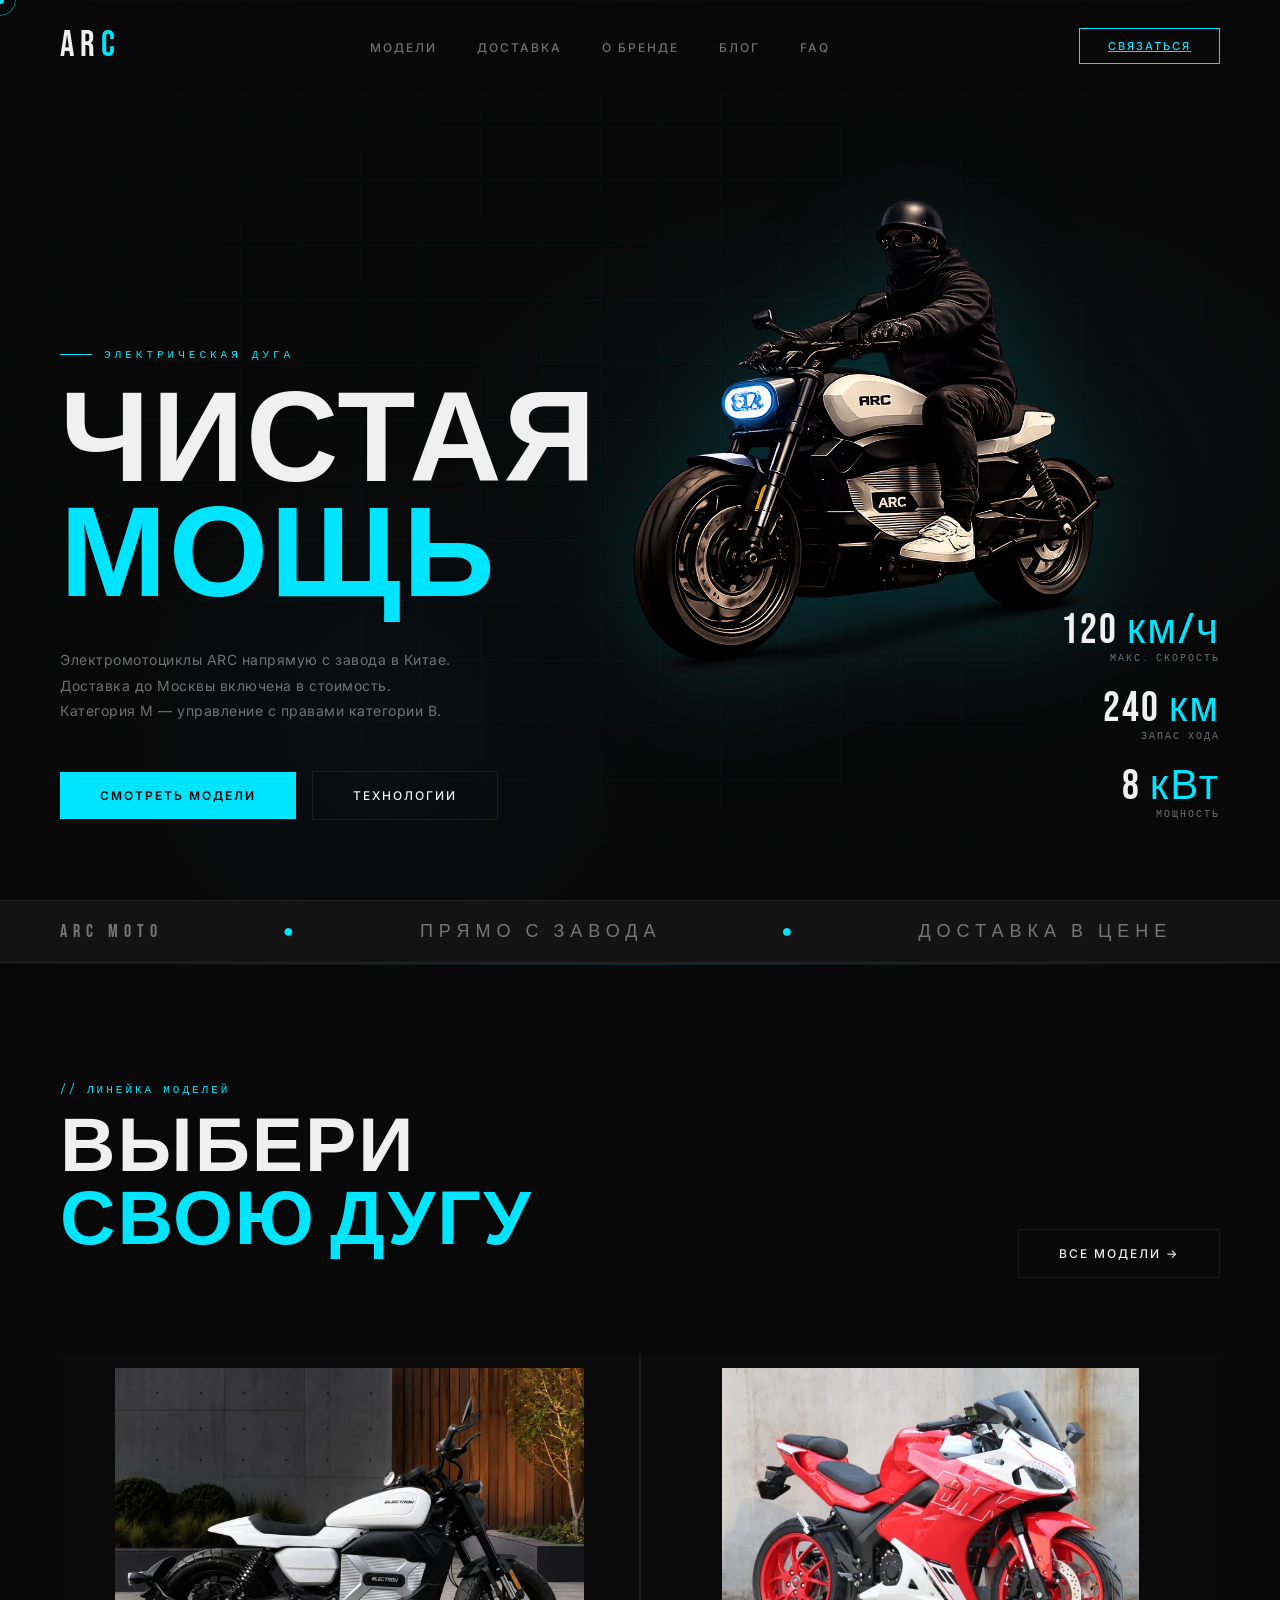
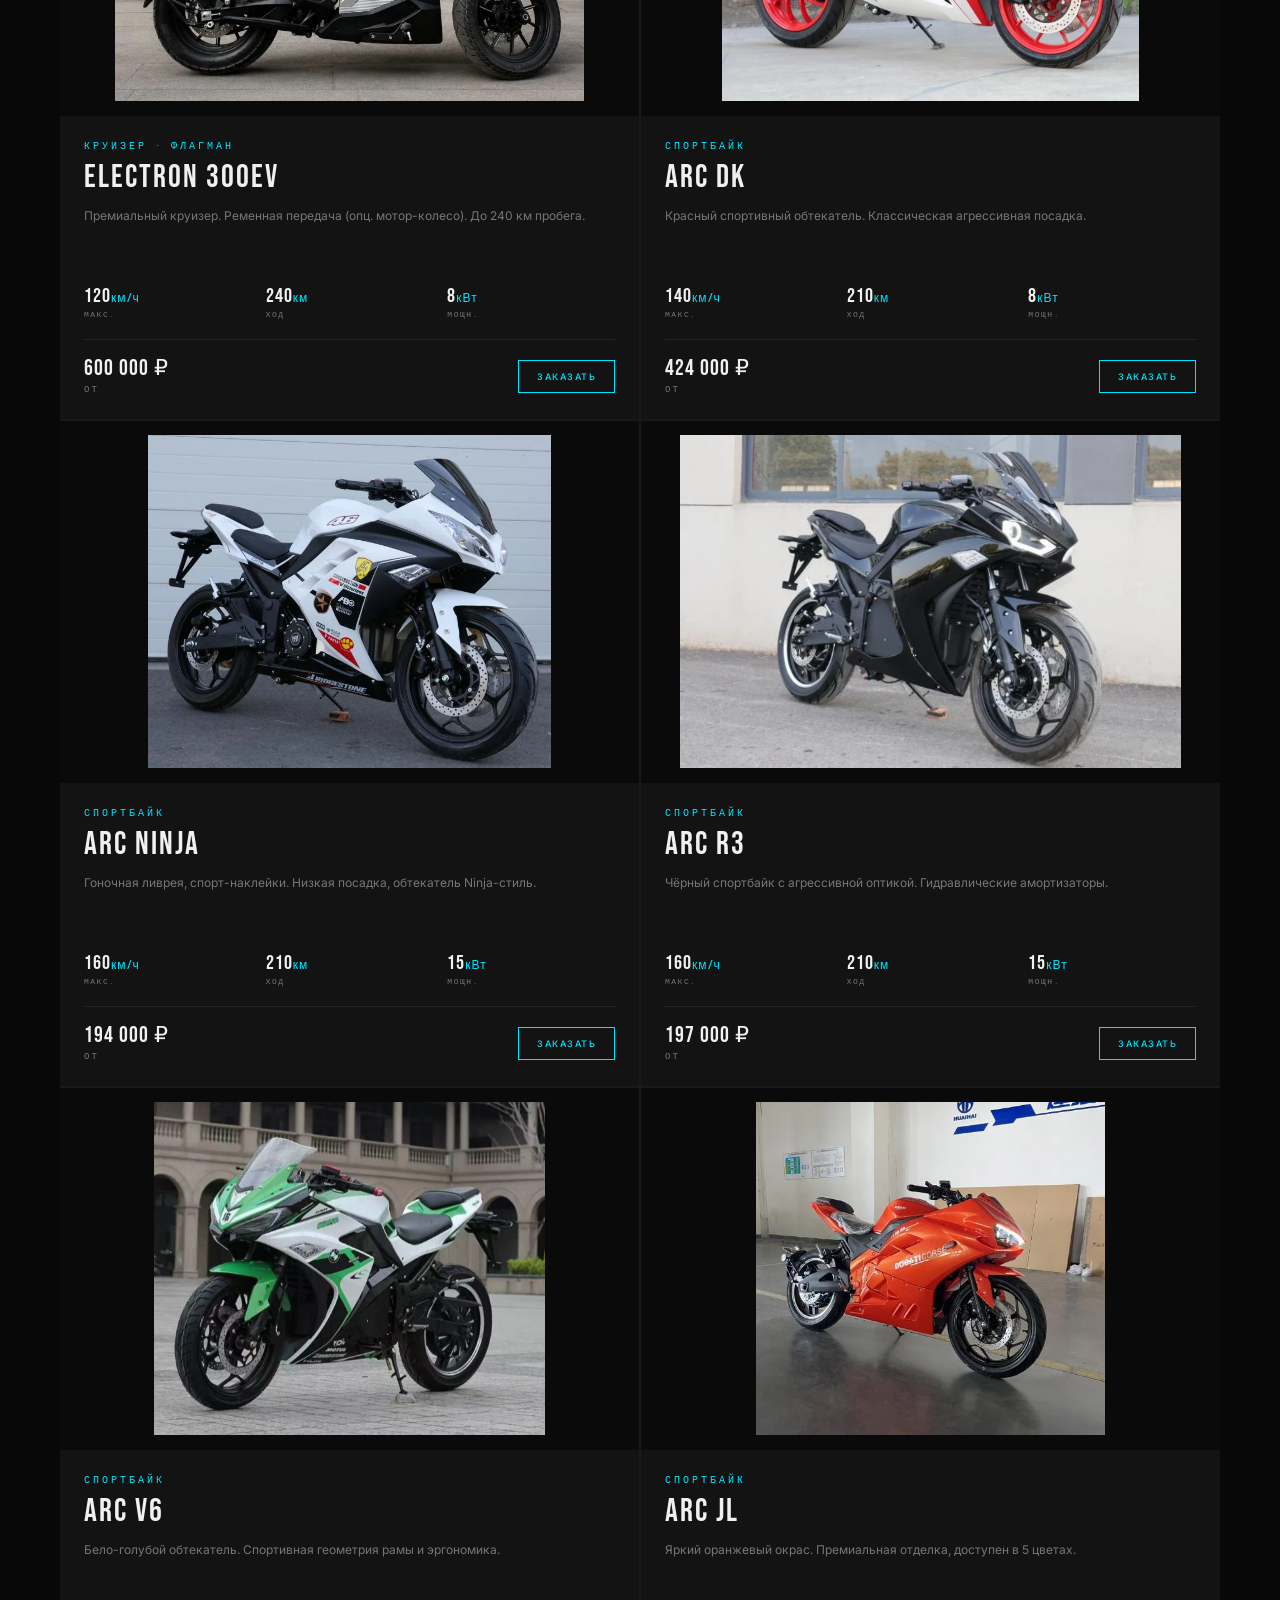
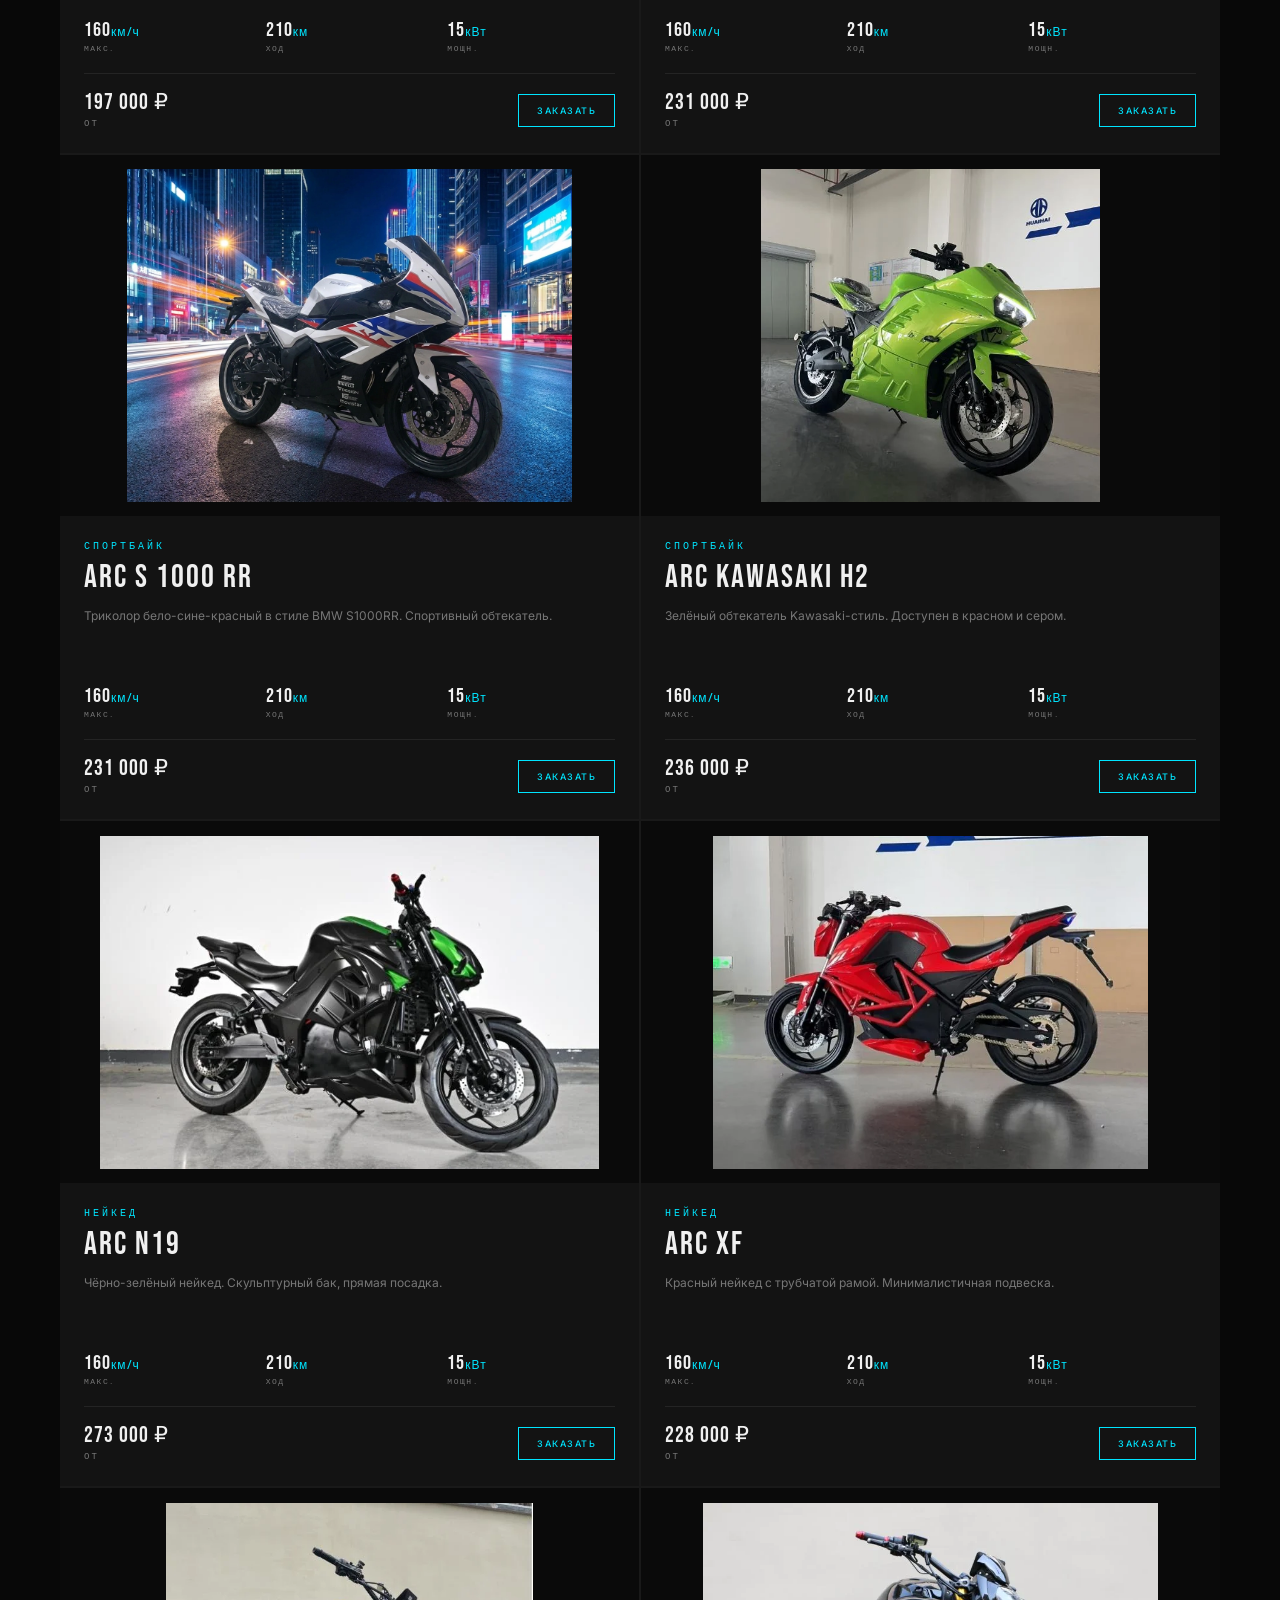
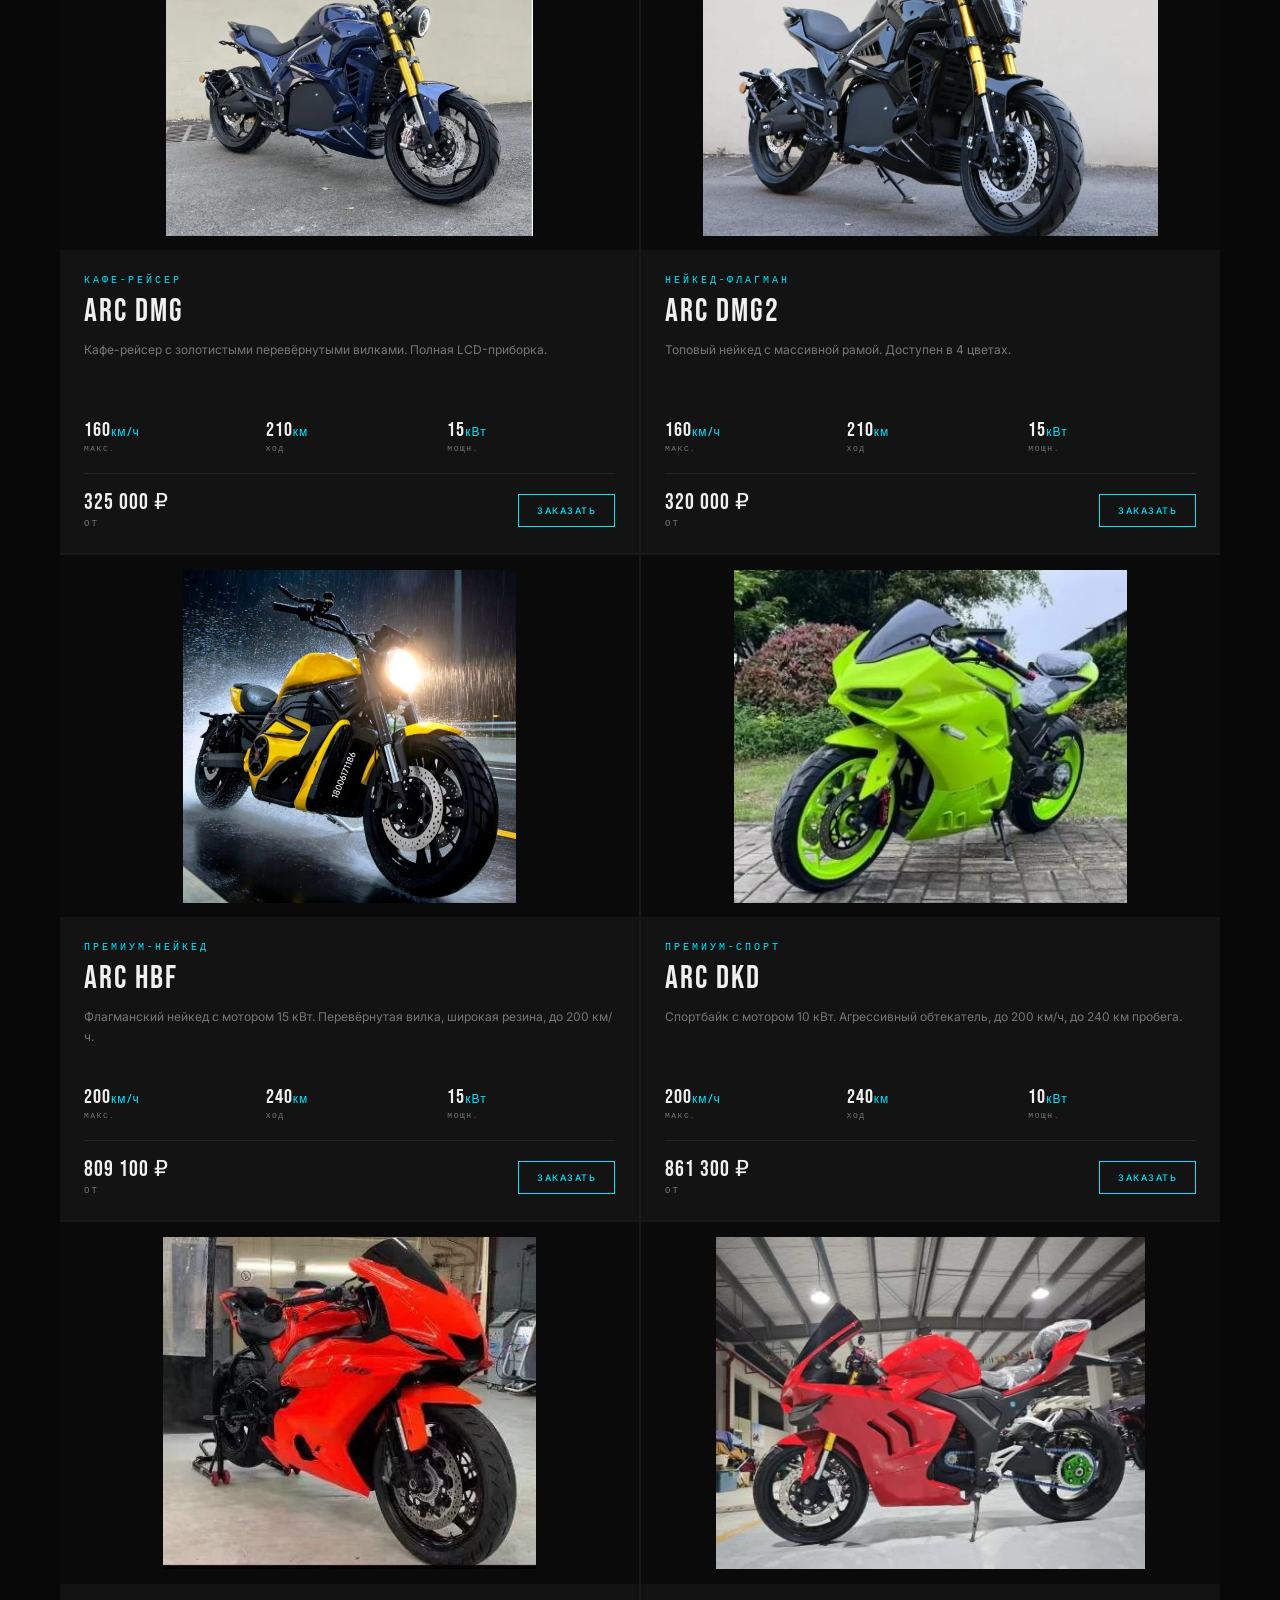
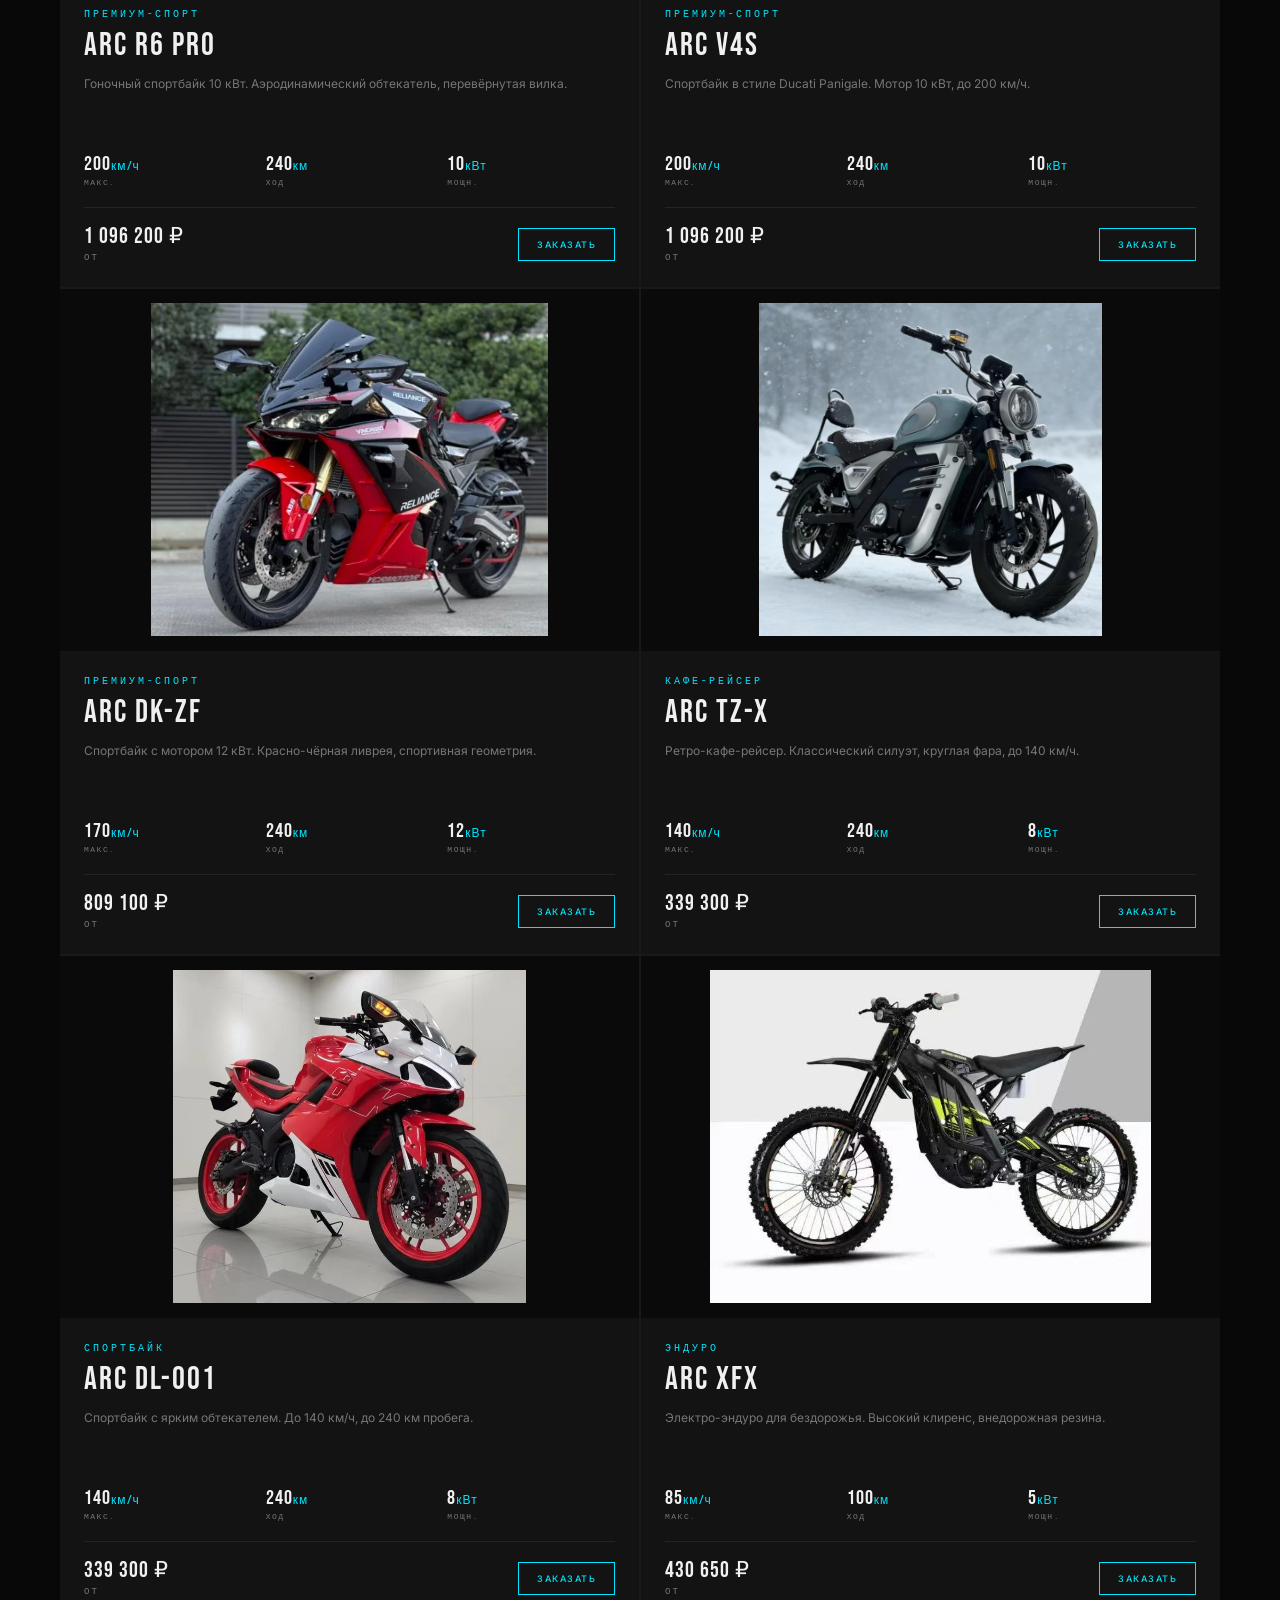
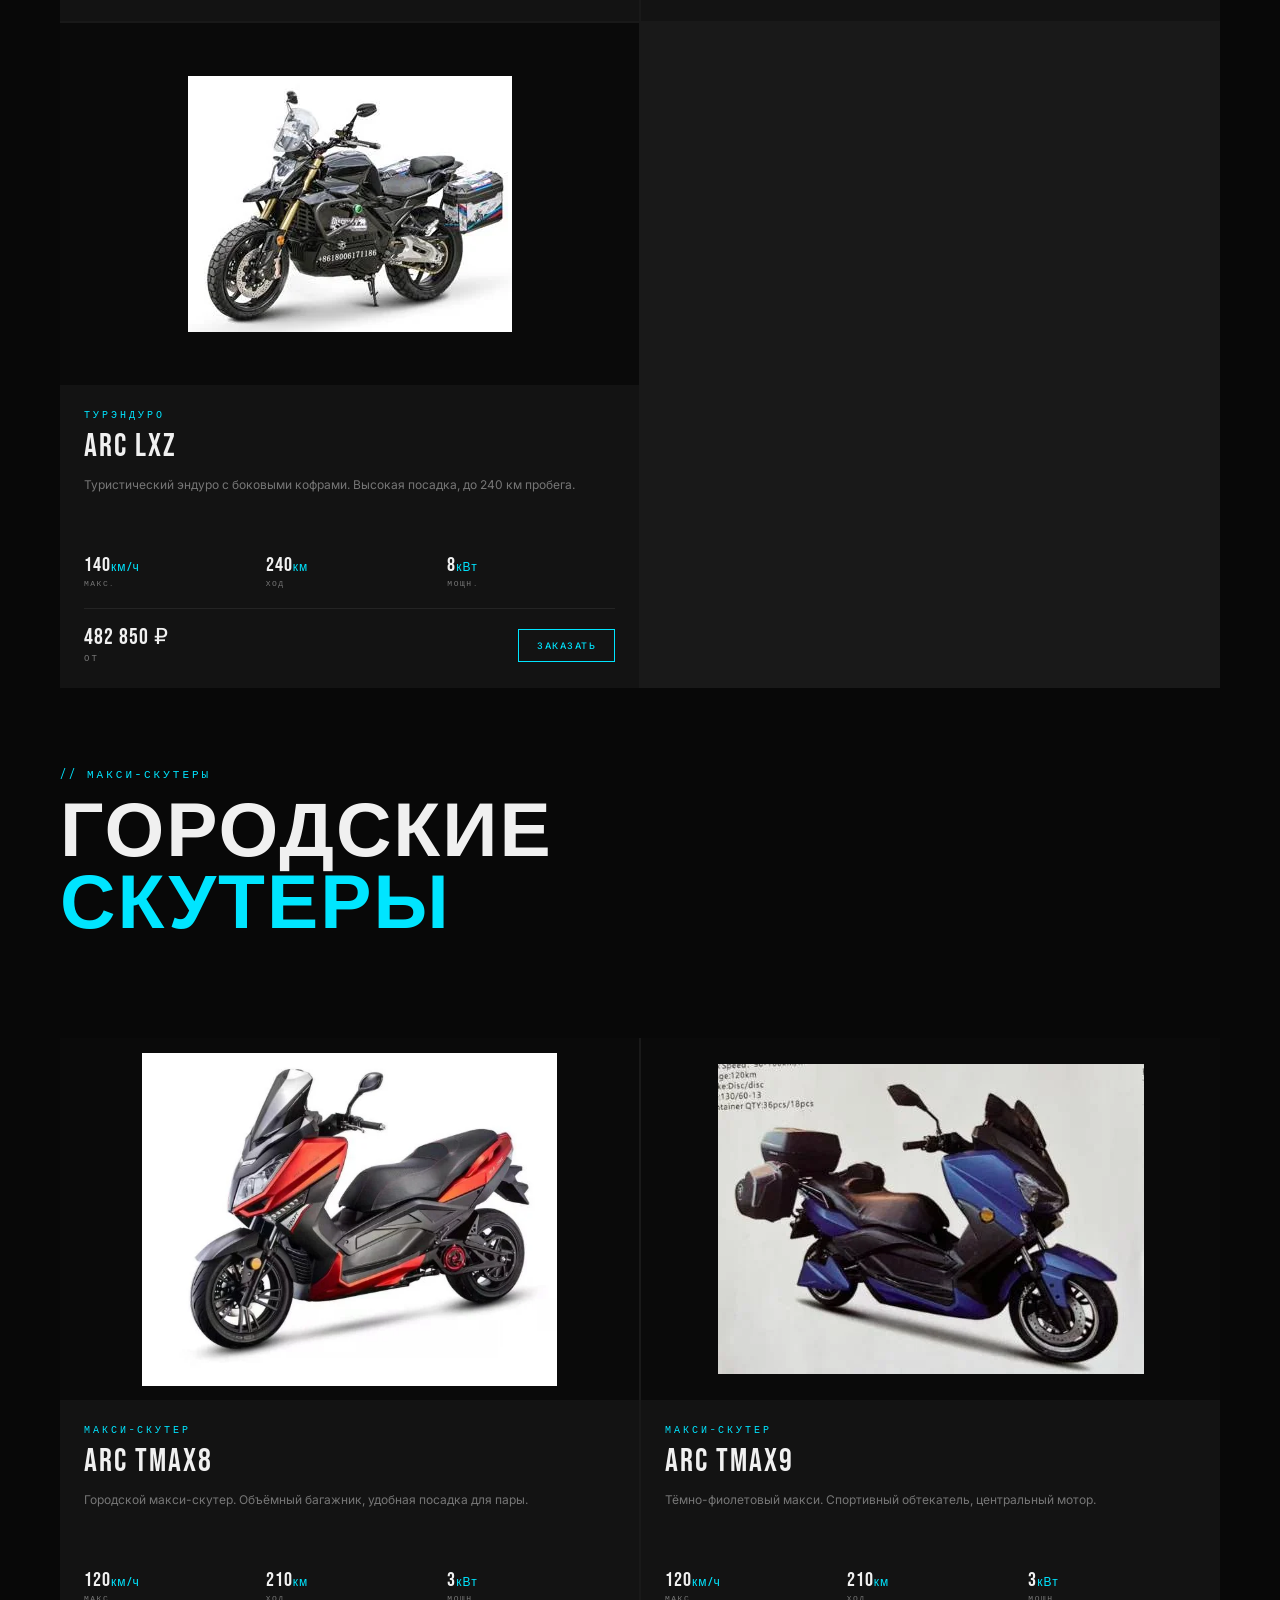
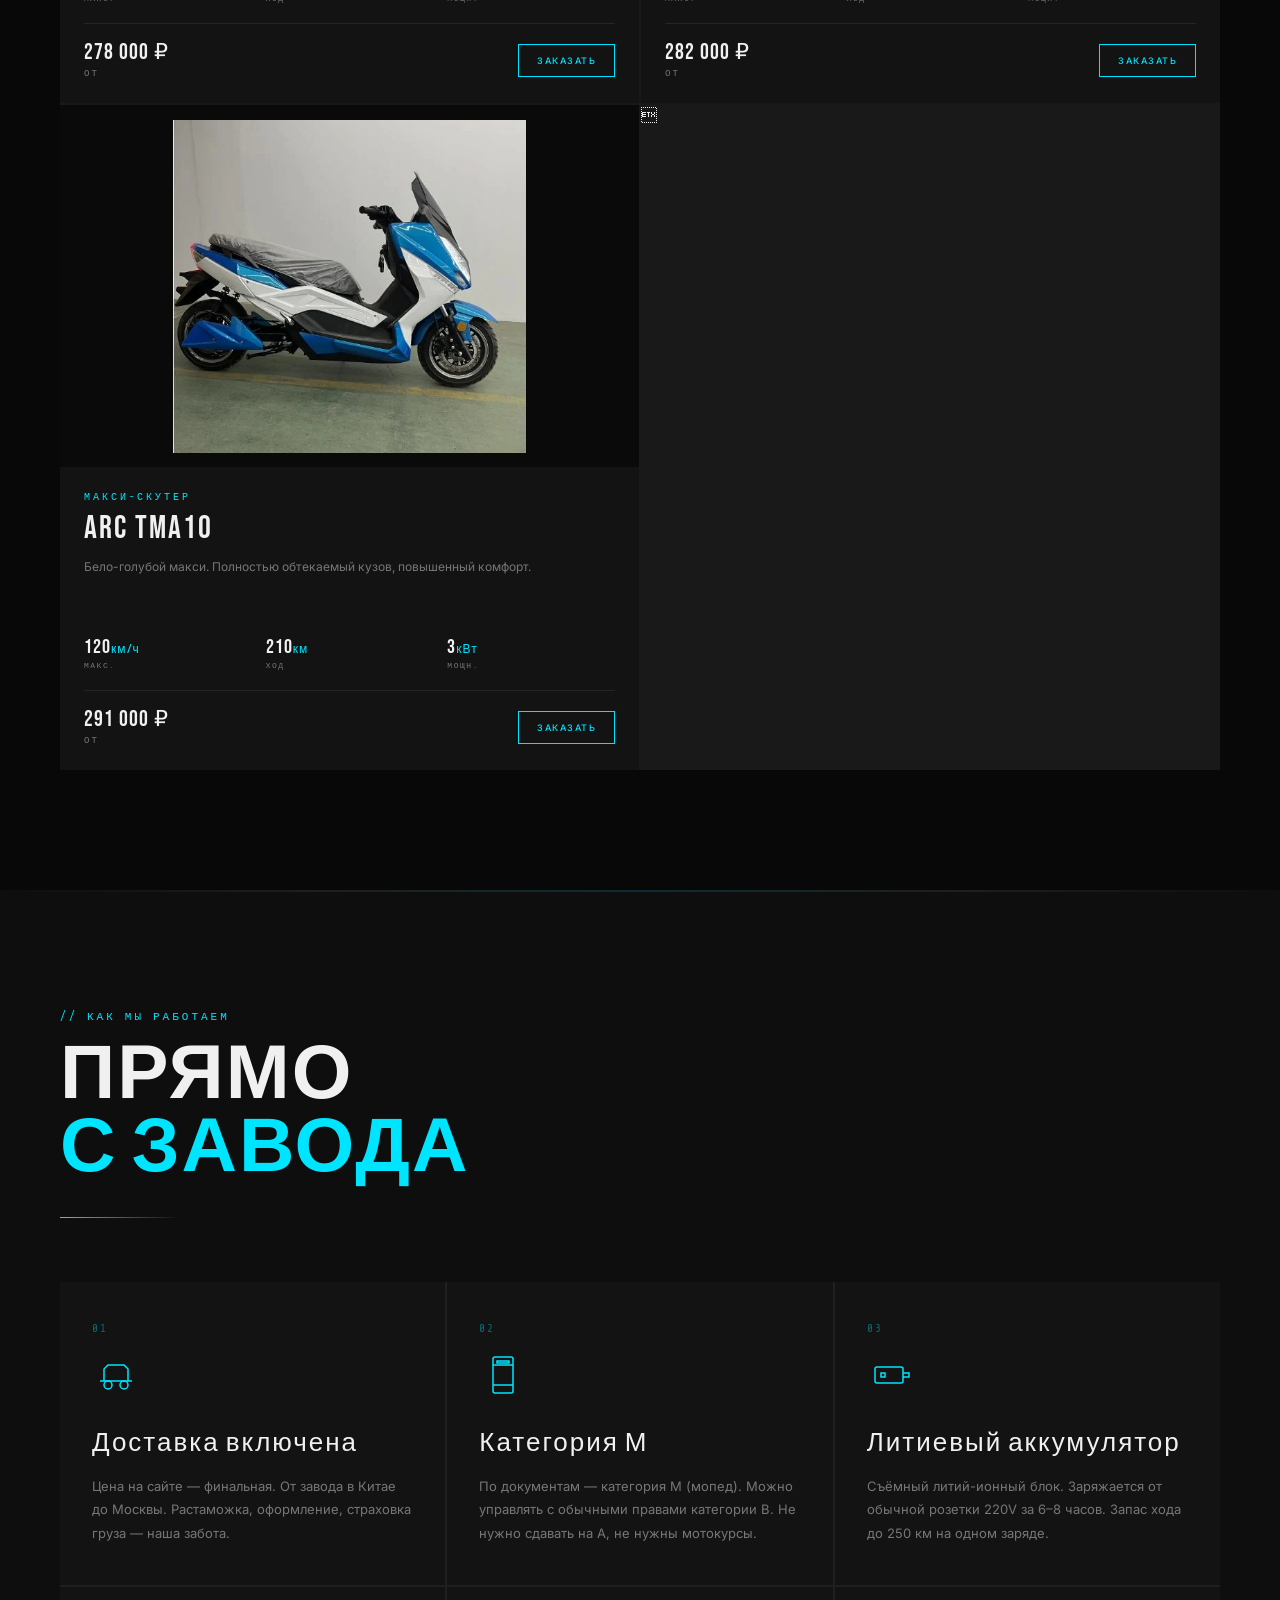
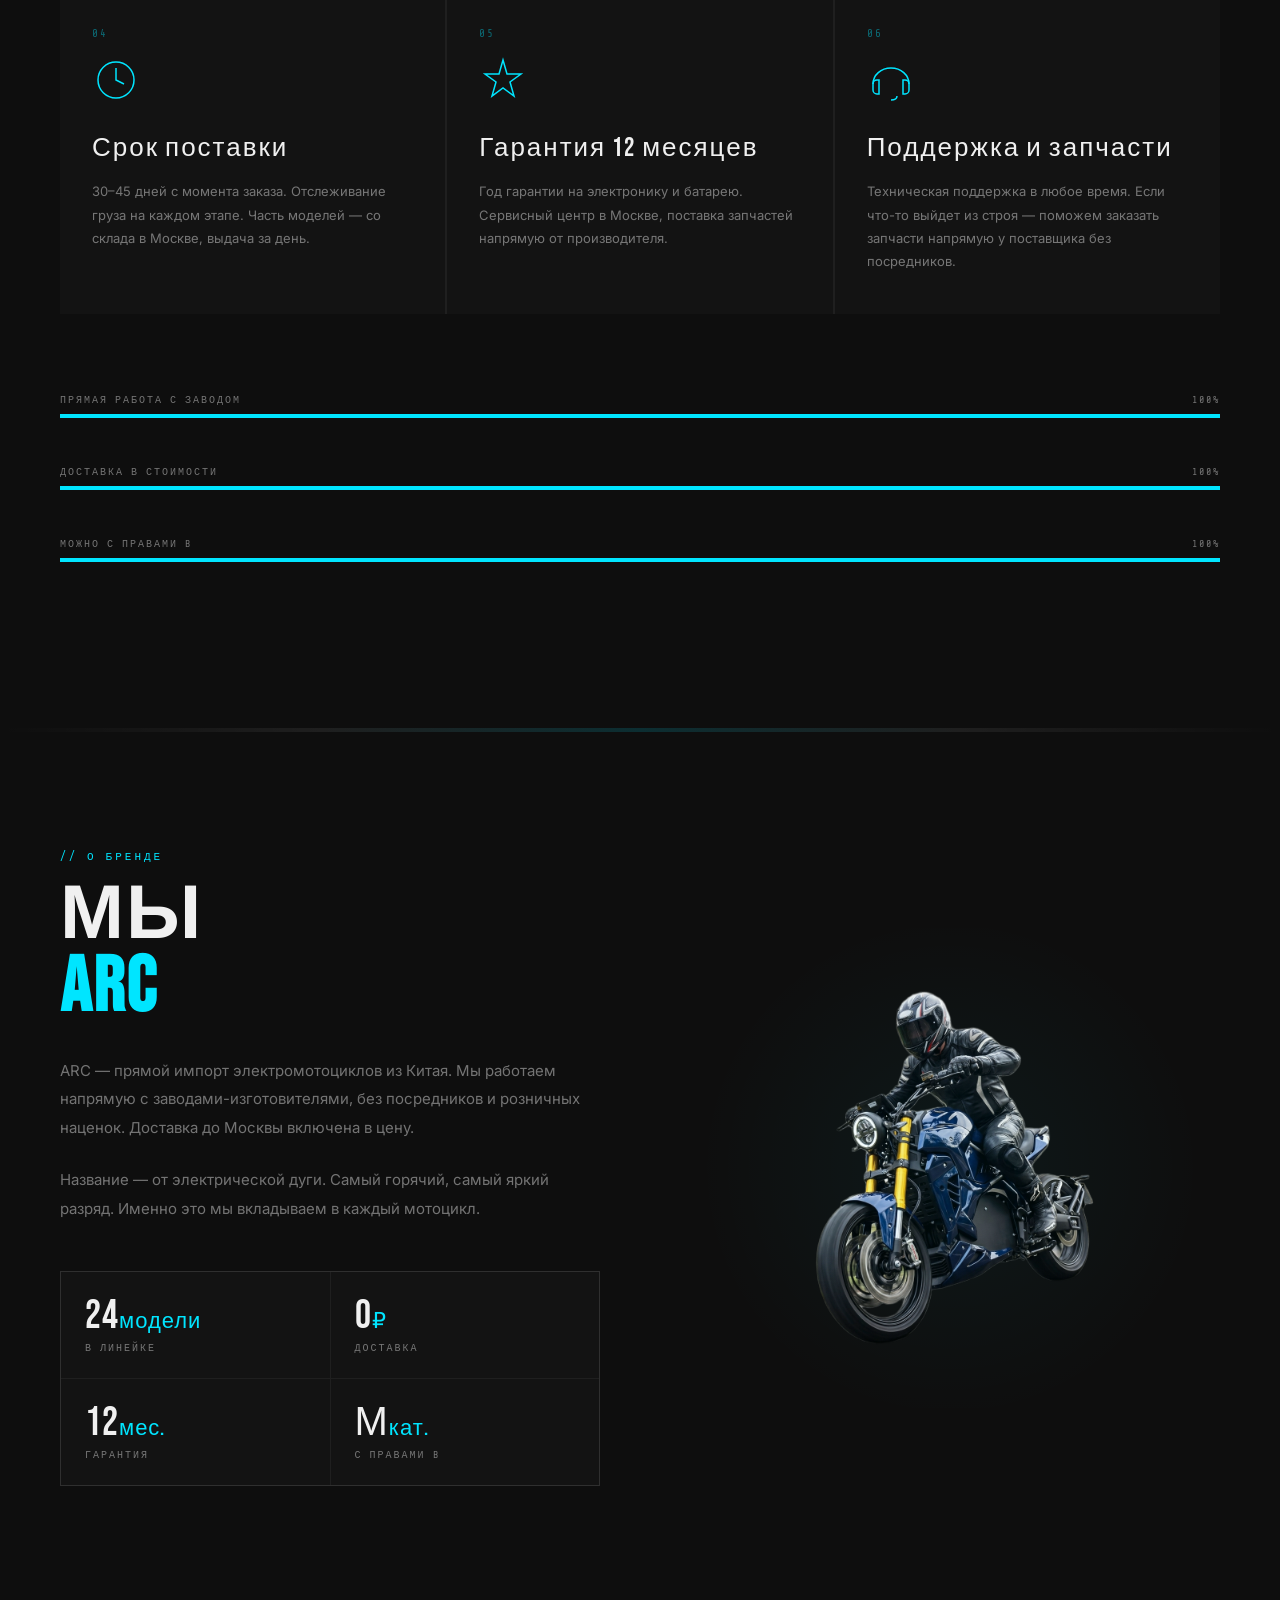
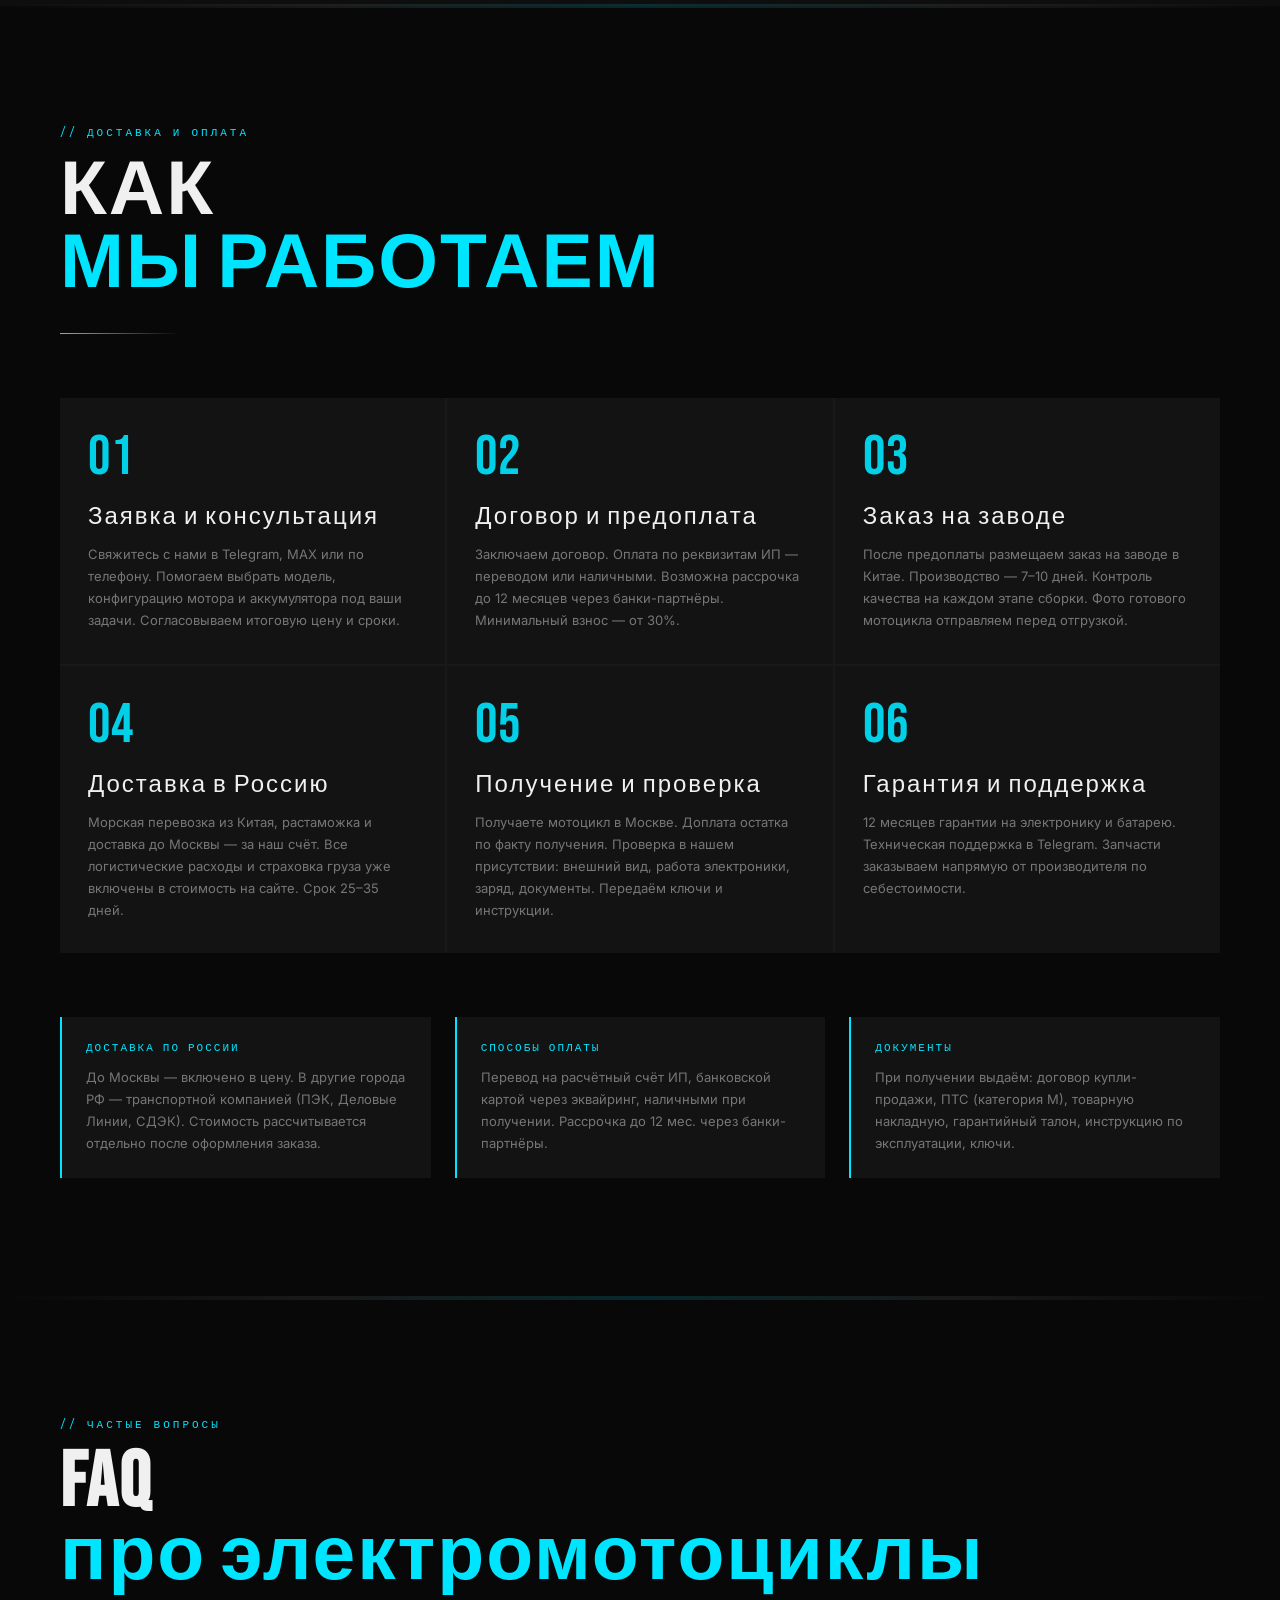
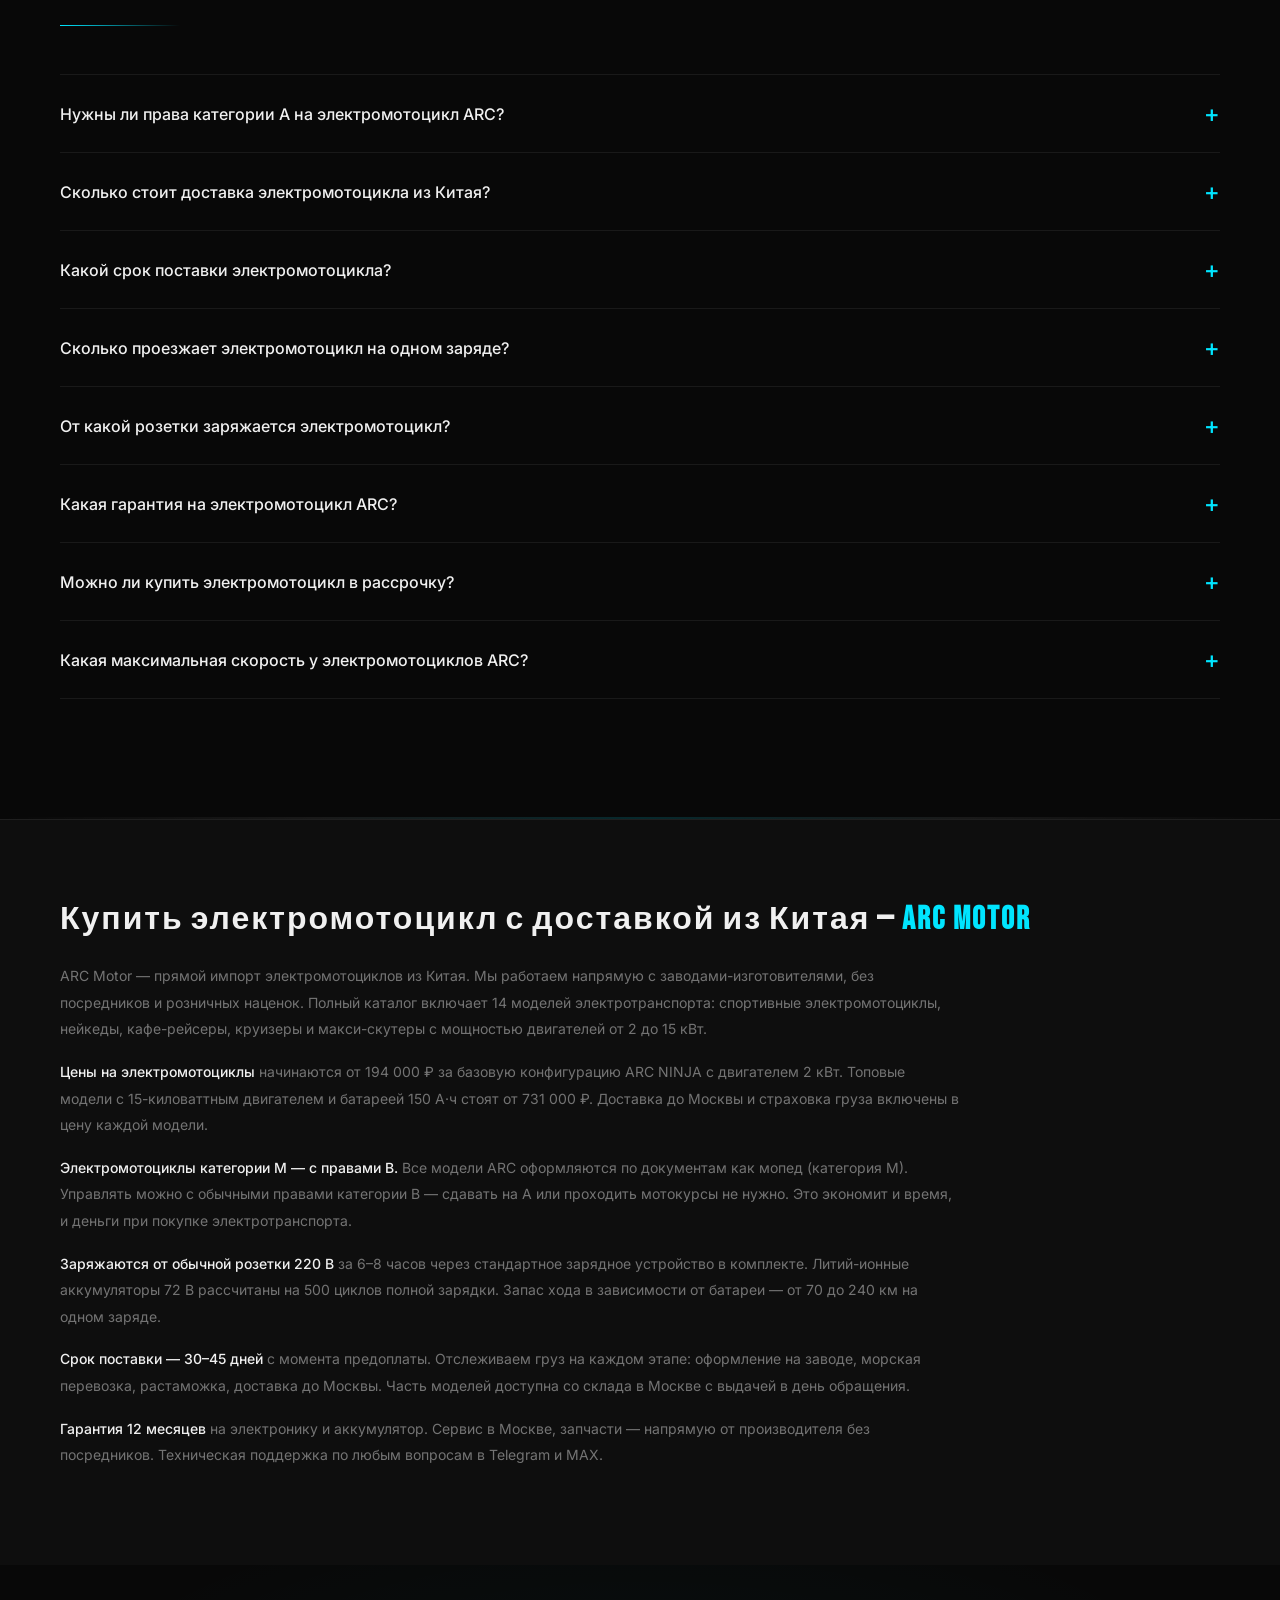
==== index.html @ d48ba1a6 "add favicon and CLAUDE.md Co-Authored-By: Claude Sonnet 4.6 <noreply@anthropic.com>" ====
<!DOCTYPE html>
<html lang="ru">
<head>
<meta charset="UTF-8">
<meta name="viewport" content="width=device-width, initial-scale=1.0">

<link rel="icon" type="image/svg+xml" href="favicon.svg">
<title>Электромотоциклы ARC — купить электромотоцикл с доставкой из Китая | arcmotor.ru</title>
<meta name="description" content="Купить электромотоцикл напрямую с завода в Китае. 14 моделей: спортбайки, нейкеды, круизеры, макси-скутеры. Цены от 194 000 ₽. Доставка до Москвы включена. Категория М — управление с правами категории B.">
<meta name="keywords" content="электромотоцикл, купить электромотоцикл, электромотоцикл Москва, электромотоцикл из Китая, электробайк, электроскутер, электромотоцикл цена, электромотоциклы каталог, ARC, без прав, доставка из Китая">
<meta name="robots" content="index, follow">
<meta name="author" content="ARC Motor">
<meta name="theme-color" content="#080808">
<link rel="canonical" href="https://arcmotor.ru/">

<!-- Open Graph -->
<meta property="og:type" content="website">
<meta property="og:title" content="ARC — Электромотоциклы с доставкой из Китая">
<meta property="og:description" content="14 моделей электромотоциклов напрямую с завода. Цены от 194 000 ₽, доставка до Москвы включена. Категория М — управление с правами категории B.">
<meta property="og:url" content="https://arcmotor.ru/">
<meta property="og:image" content="https://arcmotor.ru/images/moto-hero.png">
<meta property="og:locale" content="ru_RU">
<meta property="og:site_name" content="ARC Motor">

<!-- Twitter -->
<meta name="twitter:card" content="summary_large_image">
<meta name="twitter:title" content="ARC — Электромотоциклы с доставкой из Китая">
<meta name="twitter:description" content="14 моделей электромотоциклов напрямую с завода. Цены от 194 000 ₽.">
<meta name="twitter:image" content="https://arcmotor.ru/images/moto-hero.png">

<!-- Schema.org: Organization -->
<script type="application/ld+json">
{
  "@context": "https://schema.org",
  "@type": "Organization",
  "name": "ARC Motor",
  "url": "https://arcmotor.ru/",
  "logo": "https://arcmotor.ru/images/logo.png",
  "description": "Прямой импорт электромотоциклов из Китая. Доставка до Москвы включена в стоимость.",
  "telephone": "+7-977-615-86-99",
  "areaServed": "RU",
  "sameAs": [
    "https://t.me/IgorArshinskii"
  ]
}
</script>

<!-- Schema.org: WebSite + SearchAction -->
<script type="application/ld+json">
{
  "@context": "https://schema.org",
  "@type": "WebSite",
  "url": "https://arcmotor.ru/",
  "name": "ARC Motor — электромотоциклы",
  "inLanguage": "ru-RU"
}
</script>

<!-- Schema.org: Product catalog (key models) -->
<script type="application/ld+json">
{
  "@context": "https://schema.org",
  "@graph": [
    {
      "@type": "Product",
      "name": "Electron 300EV",
      "image": "https://arcmotor.ru/images/moto-h400.webp",
      "description": "Премиальный электрокруизер. Ременная передача, 8 кВт, до 240 км на одном заряде.",
      "brand": { "@type": "Brand", "name": "ARC" },
      "offers": {
        "@type": "AggregateOffer",
        "lowPrice": "600000",
        "highPrice": "731000",
        "priceCurrency": "RUB",
        "availability": "https://schema.org/PreOrder",
        "url": "https://arcmotor.ru/#models"
      }
    },
    {
      "@type": "Product",
      "name": "ARC NINJA",
      "image": "https://arcmotor.ru/images/moto-rz.webp",
      "description": "Электроспортбайк в гоночной ливрее. До 160 км/ч, до 210 км пробега.",
      "brand": { "@type": "Brand", "name": "ARC" },
      "offers": {
        "@type": "Offer",
        "price": "194000",
        "priceCurrency": "RUB",
        "availability": "https://schema.org/PreOrder",
        "url": "https://arcmotor.ru/#models"
      }
    },
    {
      "@type": "Product",
      "name": "ARC S 1000 RR",
      "image": "https://arcmotor.ru/images/moto-my.webp",
      "description": "Спортбайк в триколоре BMW. До 160 км/ч.",
      "brand": { "@type": "Brand", "name": "ARC" },
      "offers": {
        "@type": "Offer",
        "price": "231000",
        "priceCurrency": "RUB",
        "availability": "https://schema.org/PreOrder",
        "url": "https://arcmotor.ru/#models"
      }
    },
    {
      "@type": "Product",
      "name": "ARC Kawasaki H2",
      "image": "https://arcmotor.ru/images/moto-hy.webp",
      "description": "Спортбайк в стиле японских литровиков. До 160 км/ч.",
      "brand": { "@type": "Brand", "name": "ARC" },
      "offers": {
        "@type": "Offer",
        "price": "236000",
        "priceCurrency": "RUB",
        "availability": "https://schema.org/PreOrder",
        "url": "https://arcmotor.ru/#models"
      }
    }
  ]
}
</script>

<!-- Schema.org: FAQ -->
<script type="application/ld+json">
{
  "@context": "https://schema.org",
  "@type": "FAQPage",
  "mainEntity": [
    {
      "@type": "Question",
      "name": "Нужны ли права категории А на электромотоцикл ARC?",
      "acceptedAnswer": {
        "@type": "Answer",
        "text": "Все электромотоциклы ARC оформляются по документам как категория М (мопед). Управлять можно с правами категории B — сдавать на категорию A или проходить мотокурсы не нужно."
      }
    },
    {
      "@type": "Question",
      "name": "Сколько стоит доставка электромотоцикла из Китая?",
      "acceptedAnswer": {
        "@type": "Answer",
        "text": "Доставка до Москвы включена в стоимость мотоцикла. Цена на сайте — финальная: растаможка, оформление и страховка груза входят в неё."
      }
    },
    {
      "@type": "Question",
      "name": "Какой срок поставки электромотоцикла?",
      "acceptedAnswer": {
        "@type": "Answer",
        "text": "Срок поставки — 30–45 дней с момента заказа. Часть моделей доступна со склада в Москве с выдачей за один день."
      }
    },
    {
      "@type": "Question",
      "name": "Сколько проезжает электромотоцикл на одном заряде?",
      "acceptedAnswer": {
        "@type": "Answer",
        "text": "Запас хода зависит от модели и батареи. Минимум — 70 км (батарея 40 А·ч), максимум — 240 км (батарея 150 А·ч на модели Electron 300EV)."
      }
    },
    {
      "@type": "Question",
      "name": "От какой розетки заряжается электромотоцикл?",
      "acceptedAnswer": {
        "@type": "Answer",
        "text": "От обычной бытовой розетки 220 В. Полная зарядка занимает 6–8 часов через стандартное зарядное устройство, входящее в комплект."
      }
    },
    {
      "@type": "Question",
      "name": "Какая гарантия на электромотоцикл ARC?",
      "acceptedAnswer": {
        "@type": "Answer",
        "text": "12 месяцев гарантии на электронику и аккумулятор. Запчасти поставляются напрямую от производителя."
      }
    }
  ]
}
</script>

<link rel="preconnect" href="https://fonts.googleapis.com">
<link rel="preconnect" href="https://fonts.gstatic.com" crossorigin>
<link href="https://fonts.googleapis.com/css2?family=Bebas+Neue&family=Inter:wght@300;400;500;600&family=Share+Tech+Mono&display=swap" rel="stylesheet">
<style>
  *, *::before, *::after { box-sizing: border-box; margin: 0; padding: 0; }

  html { scroll-behavior: smooth; overflow-x: hidden; max-width: 100%; }

  :root {
    --black: #080808;
    --dark: #0e0e0e;
    --panel: #131313;
    --border: rgba(255,255,255,0.07);
    --arc: #00e5ff;
    --arc-dim: rgba(0,229,255,0.15);
    --arc-glow: rgba(0,229,255,0.4);
    --white: #f0f0f0;
    --muted: rgba(240,240,240,0.45);
    --mono: 'Share Tech Mono', monospace;
  }

  body {
    background: var(--black);
    color: var(--white);
    font-family: 'Inter', sans-serif;
    overflow-x: hidden;
    max-width: 100vw;
    cursor: none;
  }

  /* CUSTOM CURSOR */
  .cursor {
    position: fixed;
    width: 8px; height: 8px;
    background: var(--arc);
    border-radius: 50%;
    pointer-events: none;
    z-index: 9999;
    transform: translate(-50%, -50%);
    transition: transform 0.1s, width 0.2s, height 0.2s;
  }
  .cursor-ring {
    position: fixed;
    width: 32px; height: 32px;
    border: 1px solid var(--arc);
    border-radius: 50%;
    pointer-events: none;
    z-index: 9998;
    transform: translate(-50%, -50%);
    opacity: 0.5;
    transition: transform 0.15s ease-out, width 0.2s, height 0.2s, opacity 0.2s;
  }

  /* NAV */
  nav {
    position: fixed;
    top: 0; left: 0; right: 0;
    z-index: 100;
    display: flex;
    align-items: center;
    justify-content: space-between;
    padding: 24px 60px;
    background: linear-gradient(to bottom, rgba(8,8,8,0.95), transparent);
    transition: background 0.3s;
  }
  nav.scrolled { background: rgba(8,8,8,0.97); border-bottom: 1px solid var(--border); }

  .nav-logo {
    font-family: 'Bebas Neue', sans-serif;
    font-size: 36px;
    letter-spacing: 6px;
    color: var(--white);
    text-decoration: none;
  }
  .nav-logo span { color: var(--arc); }

  .nav-links { display: flex; gap: 40px; list-style: none; }
  .nav-links a {
    text-decoration: none;
    color: var(--muted);
    font-size: 12px;
    letter-spacing: 2px;
    text-transform: uppercase;
    transition: color 0.2s;
    font-weight: 500;
  }
  .nav-links a:hover { color: var(--arc); }

  .nav-cta {
    background: transparent;
    border: 1px solid var(--arc);
    color: var(--arc);
    padding: 10px 28px;
    font-size: 11px;
    letter-spacing: 2px;
    text-transform: uppercase;
    cursor: none;
    font-family: 'Inter', sans-serif;
    font-weight: 500;
    transition: background 0.2s, color 0.2s;
  }
  .nav-cta:hover { background: var(--arc); color: var(--black); }

  /* SECTIONS GENERAL */
  section { position: relative; overflow-x: clip; overflow-y: visible; max-width: 100vw; }

  /* SECTION LABEL */
  .sec-label {
    font-family: var(--mono);
    font-size: 11px;
    color: var(--arc);
    letter-spacing: 3px;
    text-transform: uppercase;
    margin-bottom: 16px;
    opacity: 0.7;
  }

  /* HERO */
  #hero {
    height: 100vh;
    display: flex;
    flex-direction: column;
    justify-content: flex-end;
    padding: 0 60px 80px;
    overflow: hidden;
  }

  .hero-bg {
    position: absolute;
    inset: 0;
    background:
      radial-gradient(ellipse 60% 50% at 70% 50%, rgba(0,229,255,0.06) 0%, transparent 60%),
      radial-gradient(ellipse 40% 60% at 30% 80%, rgba(0,100,150,0.08) 0%, transparent 50%);
  }

  .hero-grid {
    position: absolute;
    inset: 0;
    background-image:
      linear-gradient(rgba(0,229,255,0.03) 1px, transparent 1px),
      linear-gradient(90deg, rgba(0,229,255,0.03) 1px, transparent 1px);
    background-size: 60px 60px;
    mask-image: radial-gradient(ellipse 80% 80% at 50% 50%, black 0%, transparent 100%);
  }

  .hero-scan {
    position: absolute;
    top: 0; left: 0; right: 0;
    height: 2px;
    background: linear-gradient(90deg, transparent, var(--arc), transparent);
    animation: scan 4s linear infinite;
    opacity: 0.3;
  }
  @keyframes scan { from { top: 0; } to { top: 100%; } }

  .hero-moto-placeholder {
    position: absolute;
    right: 0;
    top: 50%;
    transform: translateY(-50%);
    width: 65%;
    height: 85%;
    display: flex;
    align-items: center;
    justify-content: center;
  }
  .hero-moto-placeholder span {
    font-family: var(--mono);
    font-size: 11px;
    color: rgba(0,229,255,0.4);
    letter-spacing: 2px;
  }
  .hero-moto-placeholder img {
    width: 100%;
    height: 100%;
    object-fit: contain;
    filter: drop-shadow(0 20px 60px rgba(0,229,255,0.15));
  }

  .hero-content { position: relative; z-index: 2; max-width: 640px; }

  .hero-eyebrow {
    font-family: var(--mono);
    font-size: 11px;
    color: var(--arc);
    letter-spacing: 4px;
    text-transform: uppercase;
    margin-bottom: 24px;
    display: flex;
    align-items: center;
    gap: 12px;
  }
  .hero-eyebrow::before {
    content: '';
    width: 32px;
    height: 1px;
    background: var(--arc);
  }

  h1 {
    font-family: 'Bebas Neue', sans-serif;
    font-size: clamp(72px, 10vw, 140px);
    line-height: 0.9;
    letter-spacing: 2px;
    margin-bottom: 32px;
  }
  h1 em {
    color: var(--arc);
    font-style: normal;
    display: block;
  }

  .hero-sub {
    font-size: 14px;
    color: var(--muted);
    line-height: 1.8;
    max-width: 400px;
    margin-bottom: 48px;
    letter-spacing: 0.5px;
  }

  .hero-btns { display: flex; gap: 16px; align-items: center; }

  .btn-primary {
    background: var(--arc);
    color: var(--black);
    border: none;
    padding: 16px 40px;
    font-size: 12px;
    font-weight: 600;
    letter-spacing: 2px;
    text-transform: uppercase;
    cursor: none;
    font-family: 'Inter', sans-serif;
    transition: opacity 0.2s, transform 0.2s;
    text-decoration: none;
    display: inline-block;
  }
  .btn-primary:hover { opacity: 0.85; transform: translateY(-2px); }

  .btn-ghost {
    background: transparent;
    color: var(--white);
    border: 1px solid var(--border);
    padding: 16px 40px;
    font-size: 12px;
    font-weight: 500;
    letter-spacing: 2px;
    text-transform: uppercase;
    cursor: none;
    font-family: 'Inter', sans-serif;
    transition: border-color 0.2s, color 0.2s;
    text-decoration: none;
    display: inline-block;
  }
  .btn-ghost:hover { border-color: var(--arc); color: var(--arc); }

  .hero-stats {
    position: absolute;
    right: 60px;
    bottom: 80px;
    display: flex;
    flex-direction: column;
    gap: 24px;
    z-index: 2;
  }
  .hero-stat { text-align: right; }
  .hero-stat-num {
    font-family: 'Bebas Neue', sans-serif;
    font-size: 42px;
    color: var(--white);
    letter-spacing: 2px;
    line-height: 1;
  }
  .hero-stat-num span { color: var(--arc); }
  .hero-stat-label {
    font-family: var(--mono);
    font-size: 10px;
    color: var(--muted);
    letter-spacing: 2px;
    text-transform: uppercase;
  }

  /* SCROLL TRACK — sticker lanes */
  .track-section {
    position: relative;
    padding: 120px 60px;
  }

  .sticker-track {
    position: absolute;
    left: 0; right: 0;
    height: 2px;
    background: linear-gradient(90deg, transparent, var(--border), var(--arc-dim), var(--border), transparent);
    overflow: visible;
  }
  .sticker-track.top { top: 0; }
  .sticker-track.bottom { bottom: 0; }

  .sticker {
    position: absolute;
    top: -12px;
    will-change: transform;
    opacity: 0.7;
  }
  .sticker svg { display: block; }

  /* ABOUT */
  #about { background: var(--dark); }

  .about-grid {
    display: grid;
    grid-template-columns: 1fr 1fr;
    gap: 80px;
    align-items: center;
  }

  h2 {
    font-family: 'Bebas Neue', sans-serif;
    font-size: clamp(44px, 6vw, 80px);
    line-height: 0.95;
    letter-spacing: 2px;
    margin-bottom: 32px;
  }
  h2 span { color: var(--arc); }

  .body-text {
    font-size: 15px;
    color: var(--muted);
    line-height: 1.9;
    margin-bottom: 24px;
  }

  .spec-grid {
    display: grid;
    grid-template-columns: 1fr 1fr;
    gap: 1px;
    background: var(--border);
    border: 1px solid var(--border);
    margin-top: 48px;
  }
  .spec-item {
    padding: 24px;
    background: var(--panel);
  }
  .spec-item-num {
    font-family: 'Bebas Neue', sans-serif;
    font-size: 40px;
    color: var(--white);
    letter-spacing: 1px;
    line-height: 1;
  }
  .spec-item-num em { color: var(--arc); font-style: normal; font-size: 22px; }
  .spec-item-label {
    font-family: var(--mono);
    font-size: 10px;
    color: var(--muted);
    letter-spacing: 2px;
    text-transform: uppercase;
    margin-top: 6px;
  }

  .about-visual {
    position: relative;
    height: 480px;
    display: flex;
    align-items: center;
    justify-content: center;
    overflow: hidden;
  }
  .about-visual::before {
    content: '';
    position: absolute;
    inset: 0;
    background: radial-gradient(circle at 50% 50%, rgba(0,229,255,0.05), transparent 70%);
  }
  .about-visual-label {
    font-family: var(--mono);
    font-size: 11px;
    color: rgba(0,229,255,0.4);
    letter-spacing: 2px;
    z-index: 1;
  }
  .about-visual img {
    max-width: 100%;
    max-height: 100%;
    width: auto;
    height: auto;
    object-fit: contain;
  }

  /* MODELS */
  #models { background: var(--black); }

  .section-header {
    display: flex;
    align-items: flex-end;
    justify-content: space-between;
    margin-bottom: 64px;
  }

  .models-grid {
    display: grid;
    grid-template-columns: repeat(4, 1fr);
    gap: 2px;
    background: var(--border);
  }

  .model-card {
    background: var(--panel);
    position: relative;
    overflow: hidden;
    cursor: none;
    group: true;
  }
  .model-card::before {
    content: '';
    position: absolute;
    inset: 0;
    background: linear-gradient(135deg, var(--arc-dim), transparent);
    opacity: 0;
    transition: opacity 0.4s;
    z-index: 1;
  }
  .model-card:hover::before { opacity: 1; }

  .model-img {
    width: 100%;
    aspect-ratio: 16/10;
    background: #0a0a0a;
    display: flex;
    align-items: center;
    justify-content: center;
    overflow: hidden;
    position: relative;
  }
  .model-img img {
    max-width: 92%;
    max-height: 92%;
    width: auto;
    height: auto;
    object-fit: contain;
    transition: transform 0.6s;
  }
  .model-card:hover .model-img img { transform: scale(1.04); }
  .model-img-placeholder {
    font-family: var(--mono);
    font-size: 11px;
    color: rgba(0,229,255,0.3);
    letter-spacing: 2px;
  }

  .model-info {
    padding: 24px;
    position: relative;
    z-index: 2;
  }
  .model-tag {
    font-family: var(--mono);
    font-size: 10px;
    color: var(--arc);
    letter-spacing: 3px;
    text-transform: uppercase;
    margin-bottom: 10px;
  }
  .model-name {
    font-family: 'Bebas Neue', sans-serif;
    font-size: 32px;
    letter-spacing: 2px;
    line-height: 1;
    margin-bottom: 12px;
  }
  .model-desc {
    font-size: 12px;
    color: var(--muted);
    line-height: 1.7;
    margin-bottom: 20px;
    min-height: 60px;
  }
  .model-specs {
    display: flex;
    gap: 14px;
    margin-bottom: 20px;
    flex-wrap: wrap;
  }
  .model-spec { flex: 1; min-width: 60px; }
  .model-spec-val {
    font-family: 'Bebas Neue', sans-serif;
    font-size: 20px;
    letter-spacing: 1px;
    color: var(--white);
    line-height: 1;
  }
  .model-spec-val em { color: var(--arc); font-style: normal; font-size: 12px; }
  .model-spec-key {
    font-family: var(--mono);
    font-size: 8px;
    color: var(--muted);
    letter-spacing: 1.5px;
    text-transform: uppercase;
    margin-top: 4px;
  }
  .model-price-row {
    display: flex;
    align-items: center;
    justify-content: space-between;
    border-top: 1px solid var(--border);
    padding-top: 18px;
    flex-wrap: wrap;
    gap: 12px;
  }
  .model-price {
    font-family: 'Bebas Neue', sans-serif;
    font-size: 22px;
    letter-spacing: 1px;
    line-height: 1;
  }
  .model-price-label {
    font-family: var(--mono);
    font-size: 9px;
    color: var(--muted);
    letter-spacing: 2px;
    text-transform: uppercase;
    margin-top: 4px;
  }
  .btn-model {
    background: transparent;
    border: 1px solid var(--arc);
    color: var(--arc);
    padding: 10px 18px;
    font-size: 9px;
    letter-spacing: 1.5px;
    text-transform: uppercase;
    cursor: none;
    font-family: 'Inter', sans-serif;
    font-weight: 500;
    transition: background 0.2s, color 0.2s;
    text-decoration: none;
    white-space: nowrap;
  }
  .btn-model:hover { background: var(--arc); color: var(--black); }

  /* TECH */
  #tech {
    background: var(--dark);
  }

  .tech-grid {
    display: grid;
    grid-template-columns: repeat(3, 1fr);
    gap: 2px;
    background: var(--border);
    margin-top: 64px;
  }
  .tech-item {
    background: var(--panel);
    padding: 40px 32px;
    position: relative;
    overflow: hidden;
  }
  .tech-item::after {
    content: '';
    position: absolute;
    bottom: 0; left: 0; right: 0;
    height: 2px;
    background: var(--arc);
    transform: scaleX(0);
    transition: transform 0.4s;
    transform-origin: left;
  }
  .tech-item:hover::after { transform: scaleX(1); }

  .tech-icon {
    width: 48px;
    height: 48px;
    margin-bottom: 24px;
    color: var(--arc);
  }
  .tech-num {
    font-family: var(--mono);
    font-size: 11px;
    color: rgba(0,229,255,0.4);
    letter-spacing: 2px;
    margin-bottom: 16px;
  }
  .tech-title {
    font-family: 'Bebas Neue', sans-serif;
    font-size: 26px;
    letter-spacing: 2px;
    margin-bottom: 16px;
  }
  .tech-desc {
    font-size: 13px;
    color: var(--muted);
    line-height: 1.8;
  }

  /* CTA */
  #cta {
    background: var(--black);
    text-align: center;
    padding: 160px 60px;
    position: relative;
    overflow: hidden;
  }
  #cta::before {
    content: '';
    position: absolute;
    inset: 0;
    background:
      radial-gradient(ellipse 60% 60% at 50% 50%, rgba(0,229,255,0.07), transparent);
  }

  .cta-big {
    font-family: 'Bebas Neue', sans-serif;
    font-size: clamp(60px, 10vw, 160px);
    line-height: 0.9;
    letter-spacing: 4px;
    position: relative;
    z-index: 1;
    margin-bottom: 48px;
  }
  .cta-big span { color: var(--arc); }

  .cta-sub {
    font-size: 14px;
    color: var(--muted);
    max-width: 420px;
    margin: 0 auto 48px;
    line-height: 1.8;
    letter-spacing: 0.5px;
    position: relative;
    z-index: 1;
  }

  .cta-btns {
    display: flex;
    gap: 16px;
    justify-content: center;
    position: relative;
    z-index: 1;
  }

  /* FOOTER */
  footer {
    border-top: 1px solid var(--border);
    padding: 40px 60px;
    display: flex;
    align-items: center;
    justify-content: space-between;
  }
  .footer-logo {
    font-family: 'Bebas Neue', sans-serif;
    font-size: 24px;
    letter-spacing: 4px;
    color: var(--muted);
  }
  .footer-logo span { color: var(--arc); }
  .footer-copy {
    font-family: var(--mono);
    font-size: 10px;
    color: rgba(255,255,255,0.2);
    letter-spacing: 2px;
  }
  .footer-links { display: flex; gap: 24px; }
  .footer-links a {
    font-family: var(--mono);
    font-size: 10px;
    color: var(--muted);
    text-decoration: none;
    letter-spacing: 2px;
    text-transform: uppercase;
    transition: color 0.2s;
  }
  .footer-links a:hover { color: var(--arc); }

  /* REVEAL ANIMATIONS */
  .reveal {
    opacity: 0;
    transform: translateY(40px);
    transition: opacity 0.8s ease, transform 0.8s ease;
  }
  .reveal.visible {
    opacity: 1;
    transform: translateY(0);
  }
  .reveal-delay-1 { transition-delay: 0.1s; }
  .reveal-delay-2 { transition-delay: 0.2s; }
  .reveal-delay-3 { transition-delay: 0.3s; }
  .reveal-delay-4 { transition-delay: 0.4s; }

  /* HORIZONTAL LINE ACCENT */
  .h-line {
    height: 1px;
    background: linear-gradient(90deg, var(--arc), transparent);
    margin-bottom: 48px;
    width: 120px;
  }

  /* MARQUEE */
  .marquee-wrap {
    overflow: hidden;
    border-top: 1px solid var(--border);
    border-bottom: 1px solid var(--border);
    padding: 20px 0;
    background: var(--panel);
  }
  .marquee-inner {
    display: flex;
    gap: 0;
    animation: marquee 20s linear infinite;
    width: max-content;
  }
  .marquee-item {
    font-family: 'Bebas Neue', sans-serif;
    font-size: 18px;
    letter-spacing: 6px;
    color: var(--muted);
    padding: 0 60px;
    white-space: nowrap;
  }
  .marquee-item span { color: var(--arc); }
  @keyframes marquee {
    from { transform: translateX(0); }
    to { transform: translateX(-50%); }
  }

  /* CHARGE BAR */
  .charge-bar-wrap {
    margin: 48px 0;
  }
  .charge-label {
    display: flex;
    justify-content: space-between;
    font-family: var(--mono);
    font-size: 10px;
    color: var(--muted);
    letter-spacing: 2px;
    margin-bottom: 8px;
    text-transform: uppercase;
  }
  .charge-bar {
    height: 4px;
    background: var(--border);
    position: relative;
    overflow: hidden;
  }
  .charge-fill {
    position: absolute;
    top: 0; left: 0; bottom: 0;
    background: var(--arc);
    width: 0;
    transition: width 1.5s ease;
  }

  /* DELIVERY */
  .delivery-grid {
    display: grid;
    grid-template-columns: repeat(3, 1fr);
    gap: 2px;
    background: var(--border);
    margin-top: 64px;
  }
  .delivery-step {
    background: var(--panel);
    padding: 32px 28px;
    position: relative;
  }
  .delivery-num {
    font-family: 'Bebas Neue', sans-serif;
    font-size: 56px;
    color: var(--arc);
    letter-spacing: 1px;
    line-height: 1;
    margin-bottom: 16px;
    opacity: 0.9;
  }
  .delivery-title {
    font-family: 'Bebas Neue', sans-serif;
    font-size: 24px;
    letter-spacing: 2px;
    color: var(--white);
    margin-bottom: 12px;
  }
  .delivery-desc {
    font-size: 13px;
    color: var(--muted);
    line-height: 1.7;
  }
  .delivery-notes {
    margin-top: 64px;
    display: grid;
    grid-template-columns: repeat(3, 1fr);
    gap: 24px;
  }
  .delivery-note {
    padding: 24px;
    background: var(--panel);
    border-left: 2px solid var(--arc);
  }
  .delivery-note-title {
    font-family: var(--mono);
    font-size: 11px;
    color: var(--arc);
    letter-spacing: 2px;
    text-transform: uppercase;
    margin-bottom: 12px;
  }
  .delivery-note-text {
    font-size: 13px;
    color: var(--muted);
    line-height: 1.7;
  }

  /* FAQ */
  .faq-list {
    margin-top: 48px;
    border-top: 1px solid var(--border);
  }
  .faq-item {
    border-bottom: 1px solid var(--border);
  }
  .faq-q {
    padding: 24px 0;
    cursor: none;
    display: flex;
    align-items: center;
    justify-content: space-between;
    gap: 24px;
    font-family: 'Inter', sans-serif;
    font-size: 16px;
    font-weight: 500;
    color: var(--white);
    transition: color 0.2s;
  }
  .faq-q:hover { color: var(--arc); }
  .faq-q::after {
    content: '+';
    font-size: 24px;
    color: var(--arc);
    flex-shrink: 0;
    transition: transform 0.3s;
  }
  .faq-item.open .faq-q::after {
    transform: rotate(45deg);
  }
  .faq-a {
    max-height: 0;
    overflow: hidden;
    transition: max-height 0.4s ease, padding 0.4s ease;
    font-size: 14px;
    color: var(--muted);
    line-height: 1.7;
  }
  .faq-item.open .faq-a {
    max-height: 400px;
    padding: 0 0 24px;
  }

  /* SEO TEXT */
  .seo-block {
    padding: 80px 60px;
    background: var(--dark);
    border-top: 1px solid var(--border);
  }
  .seo-block h3 {
    font-family: 'Bebas Neue', sans-serif;
    font-size: 32px;
    letter-spacing: 2px;
    margin-bottom: 24px;
    color: var(--white);
  }
  .seo-block h3 span { color: var(--arc); }
  .seo-block p {
    font-size: 14px;
    color: var(--muted);
    line-height: 1.9;
    margin-bottom: 16px;
    max-width: 900px;
  }
  .seo-block strong { color: var(--white); font-weight: 500; }

  /* MODAL */
  .modal-backdrop {
    position: fixed;
    inset: 0;
    background: rgba(0,0,0,0.85);
    backdrop-filter: blur(8px);
    -webkit-backdrop-filter: blur(8px);
    z-index: 200;
    opacity: 0;
    pointer-events: none;
    transition: opacity 0.3s;
  }
  .modal-backdrop.open {
    opacity: 1;
    pointer-events: auto;
  }
  .modal {
    position: fixed;
    inset: 0;
    z-index: 201;
    display: flex;
    align-items: center;
    justify-content: center;
    padding: 40px;
    pointer-events: none;
    opacity: 0;
    transition: opacity 0.3s;
  }
  .modal.open {
    opacity: 1;
    pointer-events: auto;
    overflow-y: auto;
  }
  .modal-content {
    background: var(--panel);
    border: 1px solid var(--border);
    width: 100%;
    max-width: 1200px;
    max-height: 92vh;
    display: grid;
    grid-template-columns: 1.2fr 1fr;
    position: relative;
    overflow: hidden;
    transform: translateY(20px);
    transition: transform 0.4s;
  }
  .modal.open .modal-content { transform: translateY(0); }
  .modal-close {
    position: absolute;
    top: 16px; right: 16px;
    width: 40px; height: 40px;
    background: rgba(0,0,0,0.6);
    border: 1px solid var(--border);
    color: var(--white);
    cursor: none;
    z-index: 5;
    font-size: 18px;
    display: flex;
    align-items: center;
    justify-content: center;
    transition: background 0.2s, color 0.2s;
  }
  .modal-close:hover { background: var(--arc); color: var(--black); border-color: var(--arc); }

  .gallery {
    background: #0a0a0a;
    display: flex;
    flex-direction: column;
    position: relative;
    min-height: 480px;
  }
  .gallery-main {
    flex: 1;
    display: flex;
    align-items: center;
    justify-content: center;
    position: relative;
    overflow: hidden;
    padding: 32px;
    min-height: 380px;
  }
  .gallery-main img {
    max-width: 100%;
    max-height: 100%;
    object-fit: contain;
  }
  .gallery-nav {
    position: absolute;
    top: 50%;
    transform: translateY(-50%);
    width: 48px;
    height: 48px;
    background: rgba(0,0,0,0.6);
    border: 1px solid var(--border);
    color: var(--white);
    cursor: none;
    display: flex;
    align-items: center;
    justify-content: center;
    transition: background 0.2s, color 0.2s;
    z-index: 2;
  }
  .gallery-nav:hover { background: var(--arc); color: var(--black); border-color: var(--arc); }
  .gallery-nav.prev { left: 16px; }
  .gallery-nav.next { right: 16px; }
  .gallery-thumbs {
    display: flex;
    gap: 6px;
    padding: 12px 16px;
    background: rgba(0,0,0,0.4);
    overflow-x: auto;
    border-top: 1px solid var(--border);
  }
  .gallery-thumb {
    width: 64px;
    height: 48px;
    flex-shrink: 0;
    background: #111;
    border: 1px solid var(--border);
    cursor: none;
    overflow: hidden;
    opacity: 0.5;
    transition: opacity 0.2s, border-color 0.2s;
    display: flex;
    align-items: center;
    justify-content: center;
  }
  .gallery-thumb img {
    max-width: 100%;
    max-height: 100%;
    object-fit: contain;
  }
  .gallery-thumb:hover { opacity: 0.8; }
  .gallery-thumb.active {
    opacity: 1;
    border-color: var(--arc);
  }
  .gallery-counter {
    position: absolute;
    top: 16px; left: 16px;
    background: rgba(0,0,0,0.6);
    border: 1px solid var(--border);
    padding: 6px 12px;
    font-family: var(--mono);
    font-size: 10px;
    color: var(--arc);
    letter-spacing: 2px;
    z-index: 2;
  }

  .modal-info {
    padding: 40px;
    overflow-y: auto;
    max-height: 92vh;
  }
  .modal-tag {
    font-family: var(--mono);
    font-size: 10px;
    color: var(--arc);
    letter-spacing: 3px;
    text-transform: uppercase;
    margin-bottom: 8px;
  }
  .modal-name {
    font-family: 'Bebas Neue', sans-serif;
    font-size: 48px;
    letter-spacing: 3px;
    line-height: 1;
    margin-bottom: 12px;
  }
  .modal-desc {
    font-size: 13px;
    color: var(--muted);
    line-height: 1.7;
    margin-bottom: 28px;
  }
  .modal-section-title {
    font-family: var(--mono);
    font-size: 10px;
    color: var(--arc);
    letter-spacing: 2px;
    text-transform: uppercase;
    margin-bottom: 12px;
    padding-bottom: 8px;
    border-bottom: 1px solid var(--border);
  }
  .modal-base-specs {
    display: grid;
    grid-template-columns: 1fr 1fr;
    gap: 10px;
    margin-bottom: 28px;
  }
  .modal-base-spec {
    font-size: 11px;
    color: var(--muted);
    line-height: 1.5;
  }
  .modal-base-spec strong {
    color: var(--white);
    font-weight: 500;
  }
  .config-block { margin-bottom: 24px; }
  .config-options {
    display: flex;
    flex-direction: column;
    gap: 6px;
  }
  .config-option {
    display: grid;
    grid-template-columns: auto 1fr auto;
    align-items: center;
    gap: 12px;
    padding: 10px 14px;
    background: #0d0d0d;
    border: 1px solid var(--border);
    cursor: none;
    transition: border-color 0.2s, background 0.2s;
    font-size: 12px;
  }
  .config-option:hover { border-color: rgba(0,229,255,0.3); }
  .config-option.selected {
    border-color: var(--arc);
    background: rgba(0,229,255,0.05);
  }
  .config-radio {
    width: 14px; height: 14px;
    border: 1px solid var(--muted);
    border-radius: 50%;
    position: relative;
    flex-shrink: 0;
  }
  .config-option.selected .config-radio { border-color: var(--arc); }
  .config-option.selected .config-radio::after {
    content: '';
    position: absolute;
    inset: 3px;
    background: var(--arc);
    border-radius: 50%;
  }
  .config-label { color: var(--white); }
  .config-meta { color: var(--muted); font-family: var(--mono); font-size: 10px; }
  .config-price {
    font-family: 'Bebas Neue', sans-serif;
    font-size: 16px;
    color: var(--arc);
    letter-spacing: 1px;
    white-space: nowrap;
  }

  .total-row {
    display: flex;
    align-items: flex-end;
    justify-content: space-between;
    padding-top: 24px;
    border-top: 1px solid var(--border);
    margin-top: 28px;
  }
  .total-label {
    font-family: var(--mono);
    font-size: 10px;
    color: var(--muted);
    letter-spacing: 2px;
    text-transform: uppercase;
    margin-bottom: 6px;
  }
  .total-price {
    font-family: 'Bebas Neue', sans-serif;
    font-size: 40px;
    letter-spacing: 1px;
    line-height: 1;
    color: var(--white);
  }
  .total-price span { color: var(--arc); font-size: 28px; }
  .btn-order {
    background: var(--arc);
    color: var(--black);
    border: none;
    padding: 16px 32px;
    font-size: 11px;
    font-weight: 600;
    letter-spacing: 2px;
    text-transform: uppercase;
    cursor: none;
    font-family: 'Inter', sans-serif;
    transition: opacity 0.2s, transform 0.2s;
    text-decoration: none;
    display: inline-block;
  }
  .btn-order:hover { opacity: 0.85; transform: translateY(-2px); }

  @media (max-width: 1000px) {
    .modal { padding: 0; }
    .modal-content {
      grid-template-columns: 1fr;
      max-height: 100vh;
      height: 100vh;
    }
    .gallery { min-height: 320px; }
    .gallery-main { min-height: 280px; padding: 20px; }
    .modal-info { padding: 28px 24px; }
    .modal-name { font-size: 36px; }
  }

  @media (max-width: 1280px) {
    .models-grid { grid-template-columns: repeat(2, 1fr); }
  }

  @media (max-width: 900px) {
    /* Cursor - убираем кастомный курсор на мобиле */
    .cursor, .cursor-ring { display: none; }
    body { cursor: auto; }
    * { cursor: auto !important; }
    a, button { cursor: pointer !important; }

    /* NAV */
    nav { padding: 16px 20px; }
    .nav-links { display: none; }
    .nav-logo { font-size: 28px; letter-spacing: 4px; }
    .nav-cta { padding: 8px 16px; font-size: 10px; }

    /* HERO - переделываем под мобилу: текст сверху, фото снизу */
    #hero {
      height: auto;
      min-height: 100vh;
      padding: 100px 20px 40px;
      display: flex;
      flex-direction: column;
      justify-content: flex-start;
    }
    .hero-moto-placeholder {
      position: relative;
      right: auto;
      top: auto;
      transform: none;
      width: 100%;
      height: 280px;
      margin: 24px 0 32px;
      border: none;
      order: 2;
    }
    .hero-moto-placeholder img {
      max-width: 100%;
      max-height: 100%;
      width: auto;
      height: auto;
      object-fit: contain;
    }
    .hero-content {
      order: 1;
      max-width: 100%;
    }
    h1 {
      font-size: 64px;
      line-height: 0.92;
      margin-bottom: 20px;
    }
    .hero-eyebrow { margin-bottom: 16px; font-size: 10px; }
    .hero-sub {
      font-size: 13px;
      margin-bottom: 28px;
      max-width: 100%;
    }
    .hero-btns {
      flex-direction: column;
      gap: 10px;
      align-items: stretch;
    }
    .btn-primary, .btn-ghost {
      padding: 14px 24px;
      font-size: 11px;
      text-align: center;
    }
    .hero-stats {
      position: relative;
      right: auto;
      bottom: auto;
      flex-direction: row;
      justify-content: space-between;
      gap: 12px;
      margin-top: 32px;
      order: 3;
    }
    .hero-stat { text-align: left; flex: 1; }
    .hero-stat-num { font-size: 24px; }
    .hero-stat-num span { font-size: 12px; }
    .hero-stat-label { font-size: 8px; }

    /* Marquee */
    .marquee-item { font-size: 14px; padding: 0 32px; letter-spacing: 4px; }

    /* SECTIONS */
    .track-section { padding: 64px 20px; }
    h2 { font-size: 44px; line-height: 0.95; margin-bottom: 24px; }

    .section-header {
      flex-direction: column;
      align-items: flex-start;
      gap: 20px;
      margin-bottom: 40px;
    }
    .section-header > a { align-self: flex-start; }

    /* MODELS GRID на мобиле — 1 колонка */
    .models-grid { grid-template-columns: 1fr; }
    .model-card { padding: 0; }
    .model-info { padding: 20px; }
    .model-name { font-size: 28px; }
    .model-desc { font-size: 12px; min-height: auto; margin-bottom: 16px; }
    .model-specs { gap: 10px; margin-bottom: 16px; }
    .model-spec-val { font-size: 18px; }
    .model-price { font-size: 22px; }
    .model-price-row { padding-top: 14px; }

    /* TECH */
    .tech-grid { grid-template-columns: 1fr; }
    .tech-item { padding: 28px 22px; }

    /* CHARGE BARS */
    .charge-bar-wrap { margin: 24px 0; }

    /* ABOUT */
    .about-grid { grid-template-columns: 1fr; gap: 32px; }
    .about-visual { height: 320px; }
    .spec-grid { grid-template-columns: 1fr 1fr; }
    .spec-item { padding: 18px; }
    .spec-item-num { font-size: 30px; }
    .spec-item-num em { font-size: 16px; }

    /* CTA */
    #cta { padding: 80px 20px; }
    .cta-big { font-size: 56px; line-height: 1; letter-spacing: 2px; }
    .cta-btns { flex-direction: column; gap: 10px; align-items: stretch; }

    /* FOOTER */
    footer {
      flex-direction: column;
      gap: 20px;
      text-align: center;
      padding: 32px 20px;
    }
    .footer-links { flex-wrap: wrap; justify-content: center; gap: 16px; }

    /* DELIVERY mobile */
    .delivery-grid { grid-template-columns: 1fr; gap: 1px; }
    .delivery-step { padding: 24px 20px; }
    .delivery-num { font-size: 44px; }
    .delivery-title { font-size: 20px; }
    .delivery-desc { font-size: 12px; }
    .delivery-notes { grid-template-columns: 1fr; gap: 16px; margin-top: 40px; }

    /* FAQ */
    .faq-q { font-size: 14px; padding: 18px 0; }
    .faq-a { font-size: 13px; }

    /* SEO block */
    .seo-block { padding: 56px 20px; }
    .seo-block h3 { font-size: 24px; }
    .seo-block p { font-size: 13px; }

    /* MODAL — на мобиле скроллится как обычная страница */
    .modal {
      padding: 0;
      overflow-y: auto;
      -webkit-overflow-scrolling: touch;
      align-items: flex-start;
    }
    .modal-content {
      grid-template-columns: 1fr;
      max-height: none;
      height: auto;
      min-height: 100vh;
      max-width: 100vw;
      width: 100vw;
      overflow: visible;
      transform: translateY(0);
      border: none;
    }
    .modal-close {
      position: fixed;
      top: 8px;
      right: 8px;
      width: 36px;
      height: 36px;
      z-index: 250;
      background: rgba(0,0,0,0.85);
      backdrop-filter: blur(4px);
      font-size: 16px;
    }
    .gallery {
      min-height: 240px;
      height: 280px;
      max-height: none;
    }
    .gallery-main { padding: 12px; min-height: auto; flex: 1; }
    .gallery-nav { width: 34px; height: 34px; font-size: 14px; }
    .gallery-nav.prev { left: 6px; }
    .gallery-nav.next { right: 6px; }
    .gallery-counter { font-size: 9px; padding: 4px 8px; top: 8px; left: 8px; }
    .gallery-thumb { width: 48px; height: 36px; }
    .gallery-thumbs { padding: 8px 12px; gap: 4px; }
    .modal-info {
      padding: 20px 16px 48px;
      max-height: none;
      overflow: visible;
    }
    .modal-tag { font-size: 9px; }
    .modal-name { font-size: 28px; margin-bottom: 8px; }
    .modal-desc { font-size: 12px; margin-bottom: 20px; line-height: 1.6; }
    .modal-base-specs { grid-template-columns: 1fr; gap: 5px; margin-bottom: 20px; }
    .modal-base-spec { font-size: 11px; }
    .config-block { margin-bottom: 16px; }
    .modal-section-title { font-size: 9px; margin-bottom: 8px; padding-bottom: 6px; }
    .config-option {
      grid-template-columns: 14px 1fr auto;
      grid-template-rows: auto auto;
      gap: 2px 10px;
      padding: 8px 10px;
    }
    .config-radio { grid-row: 1 / 3; align-self: center; }
    .config-label { font-size: 11px; line-height: 1.3; }
    .config-meta { font-size: 9px; }
    .config-price {
      grid-column: 3;
      grid-row: 1 / 3;
      align-self: center;
      font-size: 13px;
      text-align: right;
    }
    .total-row {
      flex-direction: column;
      align-items: stretch;
      gap: 12px;
      padding-top: 16px;
      margin-top: 18px;
    }
    .total-price { font-size: 28px; }
    .total-price span { font-size: 18px; }
    .btn-order {
      text-align: center;
      padding: 14px 24px;
      font-size: 11px;
    }
  }

  @media (max-width: 480px) {
    h1 { font-size: 52px; }
    h2 { font-size: 36px; }
    .cta-big { font-size: 44px; }
    nav { padding: 14px 16px; }
    .nav-logo { font-size: 24px; }
    .nav-cta { padding: 7px 12px; font-size: 9px; }
    #hero { padding: 90px 16px 32px; }
    .track-section { padding: 56px 16px; }
    #cta { padding: 64px 16px; }
    .gallery { height: 240px; }
    .modal-info { padding: 18px 14px 40px; }
    .modal-name { font-size: 26px; }
  }
</style>
</head>
<body>

<div class="cursor" id="cursor"></div>
<div class="cursor-ring" id="cursorRing"></div>

<!-- NAV -->
<nav id="navbar">
  <a href="#" class="nav-logo">AR<span>C</span></a>
  <ul class="nav-links">
    <li><a href="#models">Модели</a></li>
    <li><a href="#delivery">Доставка</a></li>
    <li><a href="#about">О бренде</a></li>
    <li><a href="/blog/">Блог</a></li>
    <li><a href="#faq">FAQ</a></li>
  </ul>
  <a href="#cta" class="nav-cta">Связаться</a>
</nav>

<!-- HERO -->
<section id="hero">
  <div class="hero-bg"></div>
  <div class="hero-grid"></div>
  <div class="hero-scan"></div>

  <div class="hero-moto-placeholder">
    <img src="images/moto-hero.png" alt="ARC электромотоцикл" onerror="this.style.display='none'; this.nextElementSibling.style.display='block'">
    <span style="display:none">[ ФОТО МОТОЦИКЛА ]</span>
  </div>

  <div class="hero-content">
    <div class="hero-eyebrow">Электрическая дуга</div>
    <h1>ЧИСТАЯ<em>МОЩЬ</em></h1>
    <p class="hero-sub">Электромотоциклы ARC напрямую с завода в Китае. Доставка до Москвы включена в стоимость. Категория М — управление с правами категории B.</p>
    <div class="hero-btns">
      <a href="#models" class="btn-primary">Смотреть модели</a>
      <a href="#tech" class="btn-ghost">Технологии</a>
    </div>
  </div>

  <div class="hero-stats">
    <div class="hero-stat">
      <div class="hero-stat-num">120<span> км/ч</span></div>
      <div class="hero-stat-label">макс. скорость</div>
    </div>
    <div class="hero-stat">
      <div class="hero-stat-num">240<span> км</span></div>
      <div class="hero-stat-label">запас хода</div>
    </div>
    <div class="hero-stat">
      <div class="hero-stat-num">8<span> кВт</span></div>
      <div class="hero-stat-label">мощность</div>
    </div>
  </div>
</section>

<!-- MARQUEE -->
<div class="marquee-wrap">
  <div class="marquee-inner">
    <span class="marquee-item">ARC MOTO</span>
    <span class="marquee-item"><span>●</span></span>
    <span class="marquee-item">ПРЯМО С ЗАВОДА</span>
    <span class="marquee-item"><span>●</span></span>
    <span class="marquee-item">ДОСТАВКА В ЦЕНЕ</span>
    <span class="marquee-item"><span>●</span></span>
    <span class="marquee-item">КАТЕГОРИЯ М</span>
    <span class="marquee-item"><span>●</span></span>
    <span class="marquee-item">ARC MOTO</span>
    <span class="marquee-item"><span>●</span></span>
    <span class="marquee-item">ПРЯМО С ЗАВОДА</span>
    <span class="marquee-item"><span>●</span></span>
    <span class="marquee-item">ДОСТАВКА В ЦЕНЕ</span>
    <span class="marquee-item"><span>●</span></span>
    <span class="marquee-item">КАТЕГОРИЯ М</span>
    <span class="marquee-item"><span>●</span></span>
    <span class="marquee-item">ARC MOTO</span>
    <span class="marquee-item"><span>●</span></span>
    <span class="marquee-item">ПРЯМО С ЗАВОДА</span>
    <span class="marquee-item"><span>●</span></span>
    <span class="marquee-item">ДОСТАВКА В ЦЕНЕ</span>
    <span class="marquee-item"><span>●</span></span>
    <span class="marquee-item">КАТЕГОРИЯ М</span>
    <span class="marquee-item"><span>●</span></span>
  </div>
</div>

<!-- MODELS -->
<section id="models" class="track-section">
  <div class="sticker-track top" id="track-top-models"></div>

  <div class="section-header">
    <div>
      <div class="sec-label reveal">// линейка моделей</div>
      <h2 class="reveal reveal-delay-1">ВЫБЕРИ<br><span>СВОЮ ДУГУ</span></h2>
    </div>
    <a href="#" class="btn-ghost reveal" style="margin-bottom: 12px">Все модели →</a>
  </div>

  <div class="models-grid">

    <div class="model-card reveal">
      <div class="model-img">
        <img src="images/moto-h400.webp" alt="Electron 300EV" onerror="this.style.display='none'; this.nextElementSibling.style.display='flex'">
        <div class="model-img-placeholder" style="display:none">[ Electron 300EV ]</div>
      </div>
      <div class="model-info">
        <div class="model-tag">Круизер · ФЛАГМАН</div>
        <div class="model-name">Electron 300EV</div>
        <p class="model-desc">Премиальный круизер. Ременная передача (опц. мотор-колесо). До 240 км пробега.</p>
        <div class="model-specs">
          <div class="model-spec">
            <div class="model-spec-val">120<em>км/ч</em></div>
            <div class="model-spec-key">Макс.</div>
          </div>
          <div class="model-spec">
            <div class="model-spec-val">240<em>км</em></div>
            <div class="model-spec-key">Ход</div>
          </div>
          <div class="model-spec">
            <div class="model-spec-val">8<em>кВт</em></div>
            <div class="model-spec-key">Мощн.</div>
          </div>
        </div>
        <div class="model-price-row">
          <div>
            <div class="model-price">600 000 ₽</div>
            <div class="model-price-label">От</div>
          </div>
          <a href="#cta" class="btn-model">Заказать</a>
        </div>
      </div>
    </div>

    <div class="model-card reveal">
      <div class="model-img">
        <img loading="lazy" src="images/moto-dk.webp" alt="ARC DK" onerror="this.style.display='none'; this.nextElementSibling.style.display='flex'">
        <div class="model-img-placeholder" style="display:none">[ ARC DK ]</div>
      </div>
      <div class="model-info">
        <div class="model-tag">Спортбайк</div>
        <div class="model-name">ARC DK</div>
        <p class="model-desc">Красный спортивный обтекатель. Классическая агрессивная посадка.</p>
        <div class="model-specs">
          <div class="model-spec">
            <div class="model-spec-val">140<em>км/ч</em></div>
            <div class="model-spec-key">Макс.</div>
          </div>
          <div class="model-spec">
            <div class="model-spec-val">210<em>км</em></div>
            <div class="model-spec-key">Ход</div>
          </div>
          <div class="model-spec">
            <div class="model-spec-val">8<em>кВт</em></div>
            <div class="model-spec-key">Мощн.</div>
          </div>
        </div>
        <div class="model-price-row">
          <div>
            <div class="model-price">424 000 ₽</div>
            <div class="model-price-label">От</div>
          </div>
          <a href="#cta" class="btn-model">Заказать</a>
        </div>
      </div>
    </div>

    <div class="model-card reveal">
      <div class="model-img">
        <img loading="lazy" src="images/moto-rz.webp" alt="ARC NINJA" onerror="this.style.display='none'; this.nextElementSibling.style.display='flex'">
        <div class="model-img-placeholder" style="display:none">[ ARC NINJA ]</div>
      </div>
      <div class="model-info">
        <div class="model-tag">Спортбайк</div>
        <div class="model-name">ARC NINJA</div>
        <p class="model-desc">Гоночная ливрея, спорт-наклейки. Низкая посадка, обтекатель Ninja-стиль.</p>
        <div class="model-specs">
          <div class="model-spec">
            <div class="model-spec-val">160<em>км/ч</em></div>
            <div class="model-spec-key">Макс.</div>
          </div>
          <div class="model-spec">
            <div class="model-spec-val">210<em>км</em></div>
            <div class="model-spec-key">Ход</div>
          </div>
          <div class="model-spec">
            <div class="model-spec-val">15<em>кВт</em></div>
            <div class="model-spec-key">Мощн.</div>
          </div>
        </div>
        <div class="model-price-row">
          <div>
            <div class="model-price">194 000 ₽</div>
            <div class="model-price-label">От</div>
          </div>
          <a href="#cta" class="btn-model">Заказать</a>
        </div>
      </div>
    </div>

    <div class="model-card reveal">
      <div class="model-img">
        <img loading="lazy" src="images/moto-r3.webp" alt="ARC R3" onerror="this.style.display='none'; this.nextElementSibling.style.display='flex'">
        <div class="model-img-placeholder" style="display:none">[ ARC R3 ]</div>
      </div>
      <div class="model-info">
        <div class="model-tag">Спортбайк</div>
        <div class="model-name">ARC R3</div>
        <p class="model-desc">Чёрный спортбайк с агрессивной оптикой. Гидравлические амортизаторы.</p>
        <div class="model-specs">
          <div class="model-spec">
            <div class="model-spec-val">160<em>км/ч</em></div>
            <div class="model-spec-key">Макс.</div>
          </div>
          <div class="model-spec">
            <div class="model-spec-val">210<em>км</em></div>
            <div class="model-spec-key">Ход</div>
          </div>
          <div class="model-spec">
            <div class="model-spec-val">15<em>кВт</em></div>
            <div class="model-spec-key">Мощн.</div>
          </div>
        </div>
        <div class="model-price-row">
          <div>
            <div class="model-price">197 000 ₽</div>
            <div class="model-price-label">От</div>
          </div>
          <a href="#cta" class="btn-model">Заказать</a>
        </div>
      </div>
    </div>

    <div class="model-card reveal">
      <div class="model-img">
        <img loading="lazy" src="images/moto-v6.webp" alt="ARC V6" onerror="this.style.display='none'; this.nextElementSibling.style.display='flex'">
        <div class="model-img-placeholder" style="display:none">[ ARC V6 ]</div>
      </div>
      <div class="model-info">
        <div class="model-tag">Спортбайк</div>
        <div class="model-name">ARC V6</div>
        <p class="model-desc">Бело-голубой обтекатель. Спортивная геометрия рамы и эргономика.</p>
        <div class="model-specs">
          <div class="model-spec">
            <div class="model-spec-val">160<em>км/ч</em></div>
            <div class="model-spec-key">Макс.</div>
          </div>
          <div class="model-spec">
            <div class="model-spec-val">210<em>км</em></div>
            <div class="model-spec-key">Ход</div>
          </div>
          <div class="model-spec">
            <div class="model-spec-val">15<em>кВт</em></div>
            <div class="model-spec-key">Мощн.</div>
          </div>
        </div>
        <div class="model-price-row">
          <div>
            <div class="model-price">197 000 ₽</div>
            <div class="model-price-label">От</div>
          </div>
          <a href="#cta" class="btn-model">Заказать</a>
        </div>
      </div>
    </div>

    <div class="model-card reveal">
      <div class="model-img">
        <img loading="lazy" src="images/moto-jl.webp" alt="ARC JL" onerror="this.style.display='none'; this.nextElementSibling.style.display='flex'">
        <div class="model-img-placeholder" style="display:none">[ ARC JL ]</div>
      </div>
      <div class="model-info">
        <div class="model-tag">Спортбайк</div>
        <div class="model-name">ARC JL</div>
        <p class="model-desc">Яркий оранжевый окрас. Премиальная отделка, доступен в 5 цветах.</p>
        <div class="model-specs">
          <div class="model-spec">
            <div class="model-spec-val">160<em>км/ч</em></div>
            <div class="model-spec-key">Макс.</div>
          </div>
          <div class="model-spec">
            <div class="model-spec-val">210<em>км</em></div>
            <div class="model-spec-key">Ход</div>
          </div>
          <div class="model-spec">
            <div class="model-spec-val">15<em>кВт</em></div>
            <div class="model-spec-key">Мощн.</div>
          </div>
        </div>
        <div class="model-price-row">
          <div>
            <div class="model-price">231 000 ₽</div>
            <div class="model-price-label">От</div>
          </div>
          <a href="#cta" class="btn-model">Заказать</a>
        </div>
      </div>
    </div>

    <div class="model-card reveal">
      <div class="model-img">
        <img loading="lazy" src="images/moto-my.webp" alt="ARC S 1000 RR" onerror="this.style.display='none'; this.nextElementSibling.style.display='flex'">
        <div class="model-img-placeholder" style="display:none">[ ARC S 1000 RR ]</div>
      </div>
      <div class="model-info">
        <div class="model-tag">Спортбайк</div>
        <div class="model-name">ARC S 1000 RR</div>
        <p class="model-desc">Триколор бело-сине-красный в стиле BMW S1000RR. Спортивный обтекатель.</p>
        <div class="model-specs">
          <div class="model-spec">
            <div class="model-spec-val">160<em>км/ч</em></div>
            <div class="model-spec-key">Макс.</div>
          </div>
          <div class="model-spec">
            <div class="model-spec-val">210<em>км</em></div>
            <div class="model-spec-key">Ход</div>
          </div>
          <div class="model-spec">
            <div class="model-spec-val">15<em>кВт</em></div>
            <div class="model-spec-key">Мощн.</div>
          </div>
        </div>
        <div class="model-price-row">
          <div>
            <div class="model-price">231 000 ₽</div>
            <div class="model-price-label">От</div>
          </div>
          <a href="#cta" class="btn-model">Заказать</a>
        </div>
      </div>
    </div>

    <div class="model-card reveal">
      <div class="model-img">
        <img loading="lazy" src="images/moto-hy.webp" alt="ARC Kawasaki H2" onerror="this.style.display='none'; this.nextElementSibling.style.display='flex'">
        <div class="model-img-placeholder" style="display:none">[ ARC Kawasaki H2 ]</div>
      </div>
      <div class="model-info">
        <div class="model-tag">Спортбайк</div>
        <div class="model-name">ARC Kawasaki H2</div>
        <p class="model-desc">Зелёный обтекатель Kawasaki-стиль. Доступен в красном и сером.</p>
        <div class="model-specs">
          <div class="model-spec">
            <div class="model-spec-val">160<em>км/ч</em></div>
            <div class="model-spec-key">Макс.</div>
          </div>
          <div class="model-spec">
            <div class="model-spec-val">210<em>км</em></div>
            <div class="model-spec-key">Ход</div>
          </div>
          <div class="model-spec">
            <div class="model-spec-val">15<em>кВт</em></div>
            <div class="model-spec-key">Мощн.</div>
          </div>
        </div>
        <div class="model-price-row">
          <div>
            <div class="model-price">236 000 ₽</div>
            <div class="model-price-label">От</div>
          </div>
          <a href="#cta" class="btn-model">Заказать</a>
        </div>
      </div>
    </div>

    <div class="model-card reveal">
      <div class="model-img">
        <img loading="lazy" src="images/moto-n19.webp" alt="ARC N19" onerror="this.style.display='none'; this.nextElementSibling.style.display='flex'">
        <div class="model-img-placeholder" style="display:none">[ ARC N19 ]</div>
      </div>
      <div class="model-info">
        <div class="model-tag">Нейкед</div>
        <div class="model-name">ARC N19</div>
        <p class="model-desc">Чёрно-зелёный нейкед. Скульптурный бак, прямая посадка.</p>
        <div class="model-specs">
          <div class="model-spec">
            <div class="model-spec-val">160<em>км/ч</em></div>
            <div class="model-spec-key">Макс.</div>
          </div>
          <div class="model-spec">
            <div class="model-spec-val">210<em>км</em></div>
            <div class="model-spec-key">Ход</div>
          </div>
          <div class="model-spec">
            <div class="model-spec-val">15<em>кВт</em></div>
            <div class="model-spec-key">Мощн.</div>
          </div>
        </div>
        <div class="model-price-row">
          <div>
            <div class="model-price">273 000 ₽</div>
            <div class="model-price-label">От</div>
          </div>
          <a href="#cta" class="btn-model">Заказать</a>
        </div>
      </div>
    </div>

    <div class="model-card reveal">
      <div class="model-img">
        <img loading="lazy" src="images/moto-xf.webp" alt="ARC XF" onerror="this.style.display='none'; this.nextElementSibling.style.display='flex'">
        <div class="model-img-placeholder" style="display:none">[ ARC XF ]</div>
      </div>
      <div class="model-info">
        <div class="model-tag">Нейкед</div>
        <div class="model-name">ARC XF</div>
        <p class="model-desc">Красный нейкед с трубчатой рамой. Минималистичная подвеска.</p>
        <div class="model-specs">
          <div class="model-spec">
            <div class="model-spec-val">160<em>км/ч</em></div>
            <div class="model-spec-key">Макс.</div>
          </div>
          <div class="model-spec">
            <div class="model-spec-val">210<em>км</em></div>
            <div class="model-spec-key">Ход</div>
          </div>
          <div class="model-spec">
            <div class="model-spec-val">15<em>кВт</em></div>
            <div class="model-spec-key">Мощн.</div>
          </div>
        </div>
        <div class="model-price-row">
          <div>
            <div class="model-price">228 000 ₽</div>
            <div class="model-price-label">От</div>
          </div>
          <a href="#cta" class="btn-model">Заказать</a>
        </div>
      </div>
    </div>

    <div class="model-card reveal">
      <div class="model-img">
        <img loading="lazy" src="images/moto-dmg.webp" alt="ARC DMG" onerror="this.style.display='none'; this.nextElementSibling.style.display='flex'">
        <div class="model-img-placeholder" style="display:none">[ ARC DMG ]</div>
      </div>
      <div class="model-info">
        <div class="model-tag">Кафе-рейсер</div>
        <div class="model-name">ARC DMG</div>
        <p class="model-desc">Кафе-рейсер с золотистыми перевёрнутыми вилками. Полная LCD-приборка.</p>
        <div class="model-specs">
          <div class="model-spec">
            <div class="model-spec-val">160<em>км/ч</em></div>
            <div class="model-spec-key">Макс.</div>
          </div>
          <div class="model-spec">
            <div class="model-spec-val">210<em>км</em></div>
            <div class="model-spec-key">Ход</div>
          </div>
          <div class="model-spec">
            <div class="model-spec-val">15<em>кВт</em></div>
            <div class="model-spec-key">Мощн.</div>
          </div>
        </div>
        <div class="model-price-row">
          <div>
            <div class="model-price">325 000 ₽</div>
            <div class="model-price-label">От</div>
          </div>
          <a href="#cta" class="btn-model">Заказать</a>
        </div>
      </div>
    </div>

    <div class="model-card reveal">
      <div class="model-img">
        <img loading="lazy" src="images/moto-dmg2.webp" alt="ARC DMG2" onerror="this.style.display='none'; this.nextElementSibling.style.display='flex'">
        <div class="model-img-placeholder" style="display:none">[ ARC DMG2 ]</div>
      </div>
      <div class="model-info">
        <div class="model-tag">Нейкед-флагман</div>
        <div class="model-name">ARC DMG2</div>
        <p class="model-desc">Топовый нейкед с массивной рамой. Доступен в 4 цветах.</p>
        <div class="model-specs">
          <div class="model-spec">
            <div class="model-spec-val">160<em>км/ч</em></div>
            <div class="model-spec-key">Макс.</div>
          </div>
          <div class="model-spec">
            <div class="model-spec-val">210<em>км</em></div>
            <div class="model-spec-key">Ход</div>
          </div>
          <div class="model-spec">
            <div class="model-spec-val">15<em>кВт</em></div>
            <div class="model-spec-key">Мощн.</div>
          </div>
        </div>
        <div class="model-price-row">
          <div>
            <div class="model-price">320 000 ₽</div>
            <div class="model-price-label">От</div>
          </div>
          <a href="#cta" class="btn-model">Заказать</a>
        </div>
      </div>
    </div>


    <div class="model-card reveal">
      <div class="model-img">
        <img loading="lazy" src="images/moto-hbf.webp" alt="ARC HBF" onerror="this.style.display='none'; this.nextElementSibling.style.display='flex'">
        <div class="model-img-placeholder" style="display:none">[ ARC HBF ]</div>
      </div>
      <div class="model-info">
        <div class="model-tag">Премиум-нейкед</div>
        <div class="model-name">ARC HBF</div>
        <p class="model-desc">Флагманский нейкед с мотором 15 кВт. Перевёрнутая вилка, широкая резина, до 200 км/ч.</p>
        <div class="model-specs">
          <div class="model-spec">
            <div class="model-spec-val">200<em>км/ч</em></div>
            <div class="model-spec-key">Макс.</div>
          </div>
          <div class="model-spec">
            <div class="model-spec-val">240<em>км</em></div>
            <div class="model-spec-key">Ход</div>
          </div>
          <div class="model-spec">
            <div class="model-spec-val">15<em>кВт</em></div>
            <div class="model-spec-key">Мощн.</div>
          </div>
        </div>
        <div class="model-price-row">
          <div>
            <div class="model-price">809 100 ₽</div>
            <div class="model-price-label">От</div>
          </div>
          <a href="#cta" class="btn-model">Заказать</a>
        </div>
      </div>
    </div>
    <div class="model-card reveal">
      <div class="model-img">
        <img loading="lazy" src="images/moto-dkd.webp" alt="ARC DKD" onerror="this.style.display='none'; this.nextElementSibling.style.display='flex'">
        <div class="model-img-placeholder" style="display:none">[ ARC DKD ]</div>
      </div>
      <div class="model-info">
        <div class="model-tag">Премиум-спорт</div>
        <div class="model-name">ARC DKD</div>
        <p class="model-desc">Спортбайк с мотором 10 кВт. Агрессивный обтекатель, до 200 км/ч, до 240 км пробега.</p>
        <div class="model-specs">
          <div class="model-spec">
            <div class="model-spec-val">200<em>км/ч</em></div>
            <div class="model-spec-key">Макс.</div>
          </div>
          <div class="model-spec">
            <div class="model-spec-val">240<em>км</em></div>
            <div class="model-spec-key">Ход</div>
          </div>
          <div class="model-spec">
            <div class="model-spec-val">10<em>кВт</em></div>
            <div class="model-spec-key">Мощн.</div>
          </div>
        </div>
        <div class="model-price-row">
          <div>
            <div class="model-price">861 300 ₽</div>
            <div class="model-price-label">От</div>
          </div>
          <a href="#cta" class="btn-model">Заказать</a>
        </div>
      </div>
    </div>
    <div class="model-card reveal">
      <div class="model-img">
        <img loading="lazy" src="images/moto-r6p.webp" alt="ARC R6 PRO" onerror="this.style.display='none'; this.nextElementSibling.style.display='flex'">
        <div class="model-img-placeholder" style="display:none">[ ARC R6 PRO ]</div>
      </div>
      <div class="model-info">
        <div class="model-tag">Премиум-спорт</div>
        <div class="model-name">ARC R6 PRO</div>
        <p class="model-desc">Гоночный спортбайк 10 кВт. Аэродинамический обтекатель, перевёрнутая вилка.</p>
        <div class="model-specs">
          <div class="model-spec">
            <div class="model-spec-val">200<em>км/ч</em></div>
            <div class="model-spec-key">Макс.</div>
          </div>
          <div class="model-spec">
            <div class="model-spec-val">240<em>км</em></div>
            <div class="model-spec-key">Ход</div>
          </div>
          <div class="model-spec">
            <div class="model-spec-val">10<em>кВт</em></div>
            <div class="model-spec-key">Мощн.</div>
          </div>
        </div>
        <div class="model-price-row">
          <div>
            <div class="model-price">1 096 200 ₽</div>
            <div class="model-price-label">От</div>
          </div>
          <a href="#cta" class="btn-model">Заказать</a>
        </div>
      </div>
    </div>
    <div class="model-card reveal">
      <div class="model-img">
        <img loading="lazy" src="images/moto-v4s.webp" alt="ARC V4S" onerror="this.style.display='none'; this.nextElementSibling.style.display='flex'">
        <div class="model-img-placeholder" style="display:none">[ ARC V4S ]</div>
      </div>
      <div class="model-info">
        <div class="model-tag">Премиум-спорт</div>
        <div class="model-name">ARC V4S</div>
        <p class="model-desc">Спортбайк в стиле Ducati Panigale. Мотор 10 кВт, до 200 км/ч.</p>
        <div class="model-specs">
          <div class="model-spec">
            <div class="model-spec-val">200<em>км/ч</em></div>
            <div class="model-spec-key">Макс.</div>
          </div>
          <div class="model-spec">
            <div class="model-spec-val">240<em>км</em></div>
            <div class="model-spec-key">Ход</div>
          </div>
          <div class="model-spec">
            <div class="model-spec-val">10<em>кВт</em></div>
            <div class="model-spec-key">Мощн.</div>
          </div>
        </div>
        <div class="model-price-row">
          <div>
            <div class="model-price">1 096 200 ₽</div>
            <div class="model-price-label">От</div>
          </div>
          <a href="#cta" class="btn-model">Заказать</a>
        </div>
      </div>
    </div>
    <div class="model-card reveal">
      <div class="model-img">
        <img loading="lazy" src="images/moto-dkzf.webp" alt="ARC DK-ZF" onerror="this.style.display='none'; this.nextElementSibling.style.display='flex'">
        <div class="model-img-placeholder" style="display:none">[ ARC DK-ZF ]</div>
      </div>
      <div class="model-info">
        <div class="model-tag">Премиум-спорт</div>
        <div class="model-name">ARC DK-ZF</div>
        <p class="model-desc">Спортбайк с мотором 12 кВт. Красно-чёрная ливрея, спортивная геометрия.</p>
        <div class="model-specs">
          <div class="model-spec">
            <div class="model-spec-val">170<em>км/ч</em></div>
            <div class="model-spec-key">Макс.</div>
          </div>
          <div class="model-spec">
            <div class="model-spec-val">240<em>км</em></div>
            <div class="model-spec-key">Ход</div>
          </div>
          <div class="model-spec">
            <div class="model-spec-val">12<em>кВт</em></div>
            <div class="model-spec-key">Мощн.</div>
          </div>
        </div>
        <div class="model-price-row">
          <div>
            <div class="model-price">809 100 ₽</div>
            <div class="model-price-label">От</div>
          </div>
          <a href="#cta" class="btn-model">Заказать</a>
        </div>
      </div>
    </div>
    <div class="model-card reveal">
      <div class="model-img">
        <img loading="lazy" src="images/moto-tzx.webp" alt="ARC TZ-X" onerror="this.style.display='none'; this.nextElementSibling.style.display='flex'">
        <div class="model-img-placeholder" style="display:none">[ ARC TZ-X ]</div>
      </div>
      <div class="model-info">
        <div class="model-tag">Кафе-рейсер</div>
        <div class="model-name">ARC TZ-X</div>
        <p class="model-desc">Ретро-кафе-рейсер. Классический силуэт, круглая фара, до 140 км/ч.</p>
        <div class="model-specs">
          <div class="model-spec">
            <div class="model-spec-val">140<em>км/ч</em></div>
            <div class="model-spec-key">Макс.</div>
          </div>
          <div class="model-spec">
            <div class="model-spec-val">240<em>км</em></div>
            <div class="model-spec-key">Ход</div>
          </div>
          <div class="model-spec">
            <div class="model-spec-val">8<em>кВт</em></div>
            <div class="model-spec-key">Мощн.</div>
          </div>
        </div>
        <div class="model-price-row">
          <div>
            <div class="model-price">339 300 ₽</div>
            <div class="model-price-label">От</div>
          </div>
          <a href="#cta" class="btn-model">Заказать</a>
        </div>
      </div>
    </div>
    <div class="model-card reveal">
      <div class="model-img">
        <img loading="lazy" src="images/moto-dl001.webp" alt="ARC DL-001" onerror="this.style.display='none'; this.nextElementSibling.style.display='flex'">
        <div class="model-img-placeholder" style="display:none">[ ARC DL-001 ]</div>
      </div>
      <div class="model-info">
        <div class="model-tag">Спортбайк</div>
        <div class="model-name">ARC DL-001</div>
        <p class="model-desc">Спортбайк с ярким обтекателем. До 140 км/ч, до 240 км пробега.</p>
        <div class="model-specs">
          <div class="model-spec">
            <div class="model-spec-val">140<em>км/ч</em></div>
            <div class="model-spec-key">Макс.</div>
          </div>
          <div class="model-spec">
            <div class="model-spec-val">240<em>км</em></div>
            <div class="model-spec-key">Ход</div>
          </div>
          <div class="model-spec">
            <div class="model-spec-val">8<em>кВт</em></div>
            <div class="model-spec-key">Мощн.</div>
          </div>
        </div>
        <div class="model-price-row">
          <div>
            <div class="model-price">339 300 ₽</div>
            <div class="model-price-label">От</div>
          </div>
          <a href="#cta" class="btn-model">Заказать</a>
        </div>
      </div>
    </div>
    <div class="model-card reveal">
      <div class="model-img">
        <img loading="lazy" src="images/moto-xfx.webp" alt="ARC XFX" onerror="this.style.display='none'; this.nextElementSibling.style.display='flex'">
        <div class="model-img-placeholder" style="display:none">[ ARC XFX ]</div>
      </div>
      <div class="model-info">
        <div class="model-tag">Эндуро</div>
        <div class="model-name">ARC XFX</div>
        <p class="model-desc">Электро-эндуро для бездорожья. Высокий клиренс, внедорожная резина.</p>
        <div class="model-specs">
          <div class="model-spec">
            <div class="model-spec-val">85<em>км/ч</em></div>
            <div class="model-spec-key">Макс.</div>
          </div>
          <div class="model-spec">
            <div class="model-spec-val">100<em>км</em></div>
            <div class="model-spec-key">Ход</div>
          </div>
          <div class="model-spec">
            <div class="model-spec-val">5<em>кВт</em></div>
            <div class="model-spec-key">Мощн.</div>
          </div>
        </div>
        <div class="model-price-row">
          <div>
            <div class="model-price">430 650 ₽</div>
            <div class="model-price-label">От</div>
          </div>
          <a href="#cta" class="btn-model">Заказать</a>
        </div>
      </div>
    </div>
    <div class="model-card reveal">
      <div class="model-img">
        <img loading="lazy" src="images/moto-lxz.webp" alt="ARC LXZ" onerror="this.style.display='none'; this.nextElementSibling.style.display='flex'">
        <div class="model-img-placeholder" style="display:none">[ ARC LXZ ]</div>
      </div>
      <div class="model-info">
        <div class="model-tag">Турэндуро</div>
        <div class="model-name">ARC LXZ</div>
        <p class="model-desc">Туристический эндуро с боковыми кофрами. Высокая посадка, до 240 км пробега.</p>
        <div class="model-specs">
          <div class="model-spec">
            <div class="model-spec-val">140<em>км/ч</em></div>
            <div class="model-spec-key">Макс.</div>
          </div>
          <div class="model-spec">
            <div class="model-spec-val">240<em>км</em></div>
            <div class="model-spec-key">Ход</div>
          </div>
          <div class="model-spec">
            <div class="model-spec-val">8<em>кВт</em></div>
            <div class="model-spec-key">Мощн.</div>
          </div>
        </div>
        <div class="model-price-row">
          <div>
            <div class="model-price">482 850 ₽</div>
            <div class="model-price-label">От</div>
          </div>
          <a href="#cta" class="btn-model">Заказать</a>
        </div>
      </div>
    </div>
  </div>

  <div class="section-header" style="margin-top: 80px;">
    <div>
      <div class="sec-label reveal">// макси-скутеры</div>
      <h2 class="reveal reveal-delay-1">ГОРОДСКИЕ<br><span>СКУТЕРЫ</span></h2>
    </div>
  </div>

  <div class="models-grid">
    <div class="model-card reveal">
      <div class="model-img">
        <img loading="lazy" src="images/moto-t8.webp" alt="ARC TMax8" onerror="this.style.display='none'; this.nextElementSibling.style.display='flex'">
        <div class="model-img-placeholder" style="display:none">[ ARC TMax8 ]</div>
      </div>
      <div class="model-info">
        <div class="model-tag">Макси-скутер</div>
        <div class="model-name">ARC TMax8</div>
        <p class="model-desc">Городской макси-скутер. Объёмный багажник, удобная посадка для пары.</p>
        <div class="model-specs">
          <div class="model-spec">
            <div class="model-spec-val">120<em>км/ч</em></div>
            <div class="model-spec-key">Макс.</div>
          </div>
          <div class="model-spec">
            <div class="model-spec-val">210<em>км</em></div>
            <div class="model-spec-key">Ход</div>
          </div>
          <div class="model-spec">
            <div class="model-spec-val">3<em>кВт</em></div>
            <div class="model-spec-key">Мощн.</div>
          </div>
        </div>
        <div class="model-price-row">
          <div>
            <div class="model-price">278 000 ₽</div>
            <div class="model-price-label">От</div>
          </div>
          <a href="#cta" class="btn-model">Заказать</a>
        </div>
      </div>
    </div>

    <div class="model-card reveal">
      <div class="model-img">
        <img loading="lazy" src="images/moto-t9.webp" alt="ARC TMax9" onerror="this.style.display='none'; this.nextElementSibling.style.display='flex'">
        <div class="model-img-placeholder" style="display:none">[ ARC TMax9 ]</div>
      </div>
      <div class="model-info">
        <div class="model-tag">Макси-скутер</div>
        <div class="model-name">ARC TMax9</div>
        <p class="model-desc">Тёмно-фиолетовый макси. Спортивный обтекатель, центральный мотор.</p>
        <div class="model-specs">
          <div class="model-spec">
            <div class="model-spec-val">120<em>км/ч</em></div>
            <div class="model-spec-key">Макс.</div>
          </div>
          <div class="model-spec">
            <div class="model-spec-val">210<em>км</em></div>
            <div class="model-spec-key">Ход</div>
          </div>
          <div class="model-spec">
            <div class="model-spec-val">3<em>кВт</em></div>
            <div class="model-spec-key">Мощн.</div>
          </div>
        </div>
        <div class="model-price-row">
          <div>
            <div class="model-price">282 000 ₽</div>
            <div class="model-price-label">От</div>
          </div>
          <a href="#cta" class="btn-model">Заказать</a>
        </div>
      </div>
    </div>

    <div class="model-card reveal">
      <div class="model-img">
        <img loading="lazy" src="images/moto-t10.webp" alt="ARC TMa10" onerror="this.style.display='none'; this.nextElementSibling.style.display='flex'">
        <div class="model-img-placeholder" style="display:none">[ ARC TMa10 ]</div>
      </div>
      <div class="model-info">
        <div class="model-tag">Макси-скутер</div>
        <div class="model-name">ARC TMa10</div>
        <p class="model-desc">Бело-голубой макси. Полностью обтекаемый кузов, повышенный комфорт.</p>
        <div class="model-specs">
          <div class="model-spec">
            <div class="model-spec-val">120<em>км/ч</em></div>
            <div class="model-spec-key">Макс.</div>
          </div>
          <div class="model-spec">
            <div class="model-spec-val">210<em>км</em></div>
            <div class="model-spec-key">Ход</div>
          </div>
          <div class="model-spec">
            <div class="model-spec-val">3<em>кВт</em></div>
            <div class="model-spec-key">Мощн.</div>
          </div>
        </div>
        <div class="model-price-row">
          <div>
            <div class="model-price">291 000 ₽</div>
            <div class="model-price-label">От</div>
          </div>
          <a href="#cta" class="btn-model">Заказать</a>
        </div>
      </div>
    </div>

  </div>
</section>

<!-- TECH -->
<section id="tech" class="track-section">
  <div class="sticker-track top" id="track-top-tech"></div>
  <div class="sec-label reveal">// как мы работаем</div>
  <h2 class="reveal reveal-delay-1">ПРЯМО<br><span>С ЗАВОДА</span></h2>
  <div class="h-line reveal reveal-delay-2"></div>

  <div class="tech-grid">
    <div class="tech-item reveal">
      <div class="tech-num">01</div>
      <svg class="tech-icon" viewBox="0 0 48 48" fill="none" stroke="currentColor" stroke-width="1.5">
        <path d="M8 30h32M12 30V18l4-4h16l4 4v12"/>
        <circle cx="16" cy="34" r="4"/>
        <circle cx="32" cy="34" r="4"/>
      </svg>
      <div class="tech-title">Доставка включена</div>
      <p class="tech-desc">Цена на сайте — финальная. От завода в Китае до Москвы. Растаможка, оформление, страховка груза — наша забота.</p>
    </div>
    <div class="tech-item reveal reveal-delay-1">
      <div class="tech-num">02</div>
      <svg class="tech-icon" viewBox="0 0 48 48" fill="none" stroke="currentColor" stroke-width="1.5">
        <rect x="14" y="6" width="20" height="36" rx="2"/>
        <path d="M14 14h20M14 34h20"/>
        <rect x="18" y="10" width="12" height="2"/>
      </svg>
      <div class="tech-title">Категория М</div>
      <p class="tech-desc">По документам — категория М (мопед). Можно управлять с обычными правами категории B. Не нужно сдавать на A, не нужны мотокурсы.</p>
    </div>
    <div class="tech-item reveal reveal-delay-3">
      <div class="tech-num">03</div>
      <svg class="tech-icon" viewBox="0 0 48 48" fill="none" stroke="currentColor" stroke-width="1.5">
        <rect x="8" y="16" width="28" height="16" rx="2"/>
        <path d="M36 22h6v4h-6"/>
        <rect x="14" y="22" width="4" height="4"/>
      </svg>
      <div class="tech-title">Литиевый аккумулятор</div>
      <p class="tech-desc">Съёмный литий-ионный блок. Заряжается от обычной розетки 220V за 6–8 часов. Запас хода до 250 км на одном заряде.</p>
    </div>
    <div class="tech-item reveal reveal-delay-1">
      <div class="tech-num">04</div>
      <svg class="tech-icon" viewBox="0 0 48 48" fill="none" stroke="currentColor" stroke-width="1.5">
        <circle cx="24" cy="24" r="18"/>
        <path d="M24 12v12l8 4"/>
      </svg>
      <div class="tech-title">Срок поставки</div>
      <p class="tech-desc">30–45 дней с момента заказа. Отслеживание груза на каждом этапе. Часть моделей — со склада в Москве, выдача за день.</p>
    </div>
    <div class="tech-item reveal reveal-delay-2">
      <div class="tech-num">05</div>
      <svg class="tech-icon" viewBox="0 0 48 48" fill="none" stroke="currentColor" stroke-width="1.5">
        <path d="M24 4l4 14h14l-11 8 4 14-11-8-11 8 4-14-11-8h14z"/>
      </svg>
      <div class="tech-title">Гарантия 12 месяцев</div>
      <p class="tech-desc">Год гарантии на электронику и батарею. Сервисный центр в Москве, поставка запчастей напрямую от производителя.</p>
    </div>
    <div class="tech-item reveal reveal-delay-3">
      <div class="tech-num">06</div>
      <svg class="tech-icon" viewBox="0 0 48 48" fill="none" stroke="currentColor" stroke-width="1.5">
        <path d="M6 28c0-9 8-16 18-16s18 7 18 16"/>
        <path d="M6 28v6a4 4 0 004 4h2v-14H10a4 4 0 00-4 4z"/>
        <path d="M42 28v6a4 4 0 01-4 4h-2v-14h2a4 4 0 014 4z"/>
        <path d="M30 40c0 2-2 4-6 4"/>
      </svg>
      <div class="tech-title">Поддержка и запчасти</div>
      <p class="tech-desc">Техническая поддержка в любое время. Если что-то выйдет из строя — поможем заказать запчасти напрямую у поставщика без посредников.</p>
    </div>
  </div>

  <!-- STATS -->
  <div class="charge-bar-wrap reveal" style="margin-top: 80px">
    <div class="charge-label"><span>Прямая работа с заводом</span><span>100%</span></div>
    <div class="charge-bar"><div class="charge-fill" data-width="100"></div></div>
  </div>
  <div class="charge-bar-wrap reveal">
    <div class="charge-label"><span>Доставка в стоимости</span><span>100%</span></div>
    <div class="charge-bar"><div class="charge-fill" data-width="100"></div></div>
  </div>
  <div class="charge-bar-wrap reveal">
    <div class="charge-label"><span>Можно с правами B</span><span>100%</span></div>
    <div class="charge-bar"><div class="charge-fill" data-width="100"></div></div>
  </div>

  <div class="sticker-track bottom" id="track-bottom-tech"></div>
</section>

<!-- ABOUT -->
<section id="about" class="track-section">
  <div class="sticker-track top" id="track-top-about"></div>
  <div class="about-grid">
    <div>
      <div class="sec-label reveal">// о бренде</div>
      <h2 class="reveal reveal-delay-1">МЫ<br><span>ARC</span></h2>
      <p class="body-text reveal reveal-delay-2">ARC — прямой импорт электромотоциклов из Китая. Мы работаем напрямую с заводами-изготовителями, без посредников и розничных наценок. Доставка до Москвы включена в цену.</p>
      <p class="body-text reveal reveal-delay-3">Название — от электрической дуги. Самый горячий, самый яркий разряд. Именно это мы вкладываем в каждый мотоцикл.</p>

      <div class="spec-grid reveal reveal-delay-4">
        <div class="spec-item">
          <div class="spec-item-num">24<em>модели</em></div>
          <div class="spec-item-label">В линейке</div>
        </div>
        <div class="spec-item">
          <div class="spec-item-num">0<em>₽</em></div>
          <div class="spec-item-label">Доставка</div>
        </div>
        <div class="spec-item">
          <div class="spec-item-num">12<em>мес.</em></div>
          <div class="spec-item-label">Гарантия</div>
        </div>
        <div class="spec-item">
          <div class="spec-item-num">М<em>кат.</em></div>
          <div class="spec-item-label">С правами B</div>
        </div>
      </div>
    </div>

    <div class="about-visual reveal reveal-delay-2">
      <img loading="lazy" src="images/1.png" alt="ARC" onerror="this.style.display='none'; this.nextElementSibling.style.display='block'">
      <div class="about-visual-label" style="display:none">[ ARC ]</div>
    </div>
  </div>
  <div class="sticker-track bottom" id="track-bottom-about"></div>
</section>

<!-- DELIVERY -->
<section id="delivery" class="track-section">
  <div class="sticker-track top" id="track-top-delivery"></div>
  <div class="sec-label reveal">// доставка и оплата</div>
  <h2 class="reveal reveal-delay-1">КАК<br><span>МЫ РАБОТАЕМ</span></h2>
  <div class="h-line reveal reveal-delay-2"></div>

  <div class="delivery-grid">
    <div class="delivery-step reveal">
      <div class="delivery-num">01</div>
      <div class="delivery-title">Заявка и консультация</div>
      <div class="delivery-desc">Свяжитесь с нами в Telegram, MAX или по телефону. Помогаем выбрать модель, конфигурацию мотора и аккумулятора под ваши задачи. Согласовываем итоговую цену и сроки.</div>
    </div>
    <div class="delivery-step reveal reveal-delay-1">
      <div class="delivery-num">02</div>
      <div class="delivery-title">Договор и предоплата</div>
      <div class="delivery-desc">Заключаем договор. Оплата по реквизитам ИП — переводом или наличными. Возможна рассрочка до 12 месяцев через банки-партнёры. Минимальный взнос — от 30%.</div>
    </div>
    <div class="delivery-step reveal reveal-delay-2">
      <div class="delivery-num">03</div>
      <div class="delivery-title">Заказ на заводе</div>
      <div class="delivery-desc">После предоплаты размещаем заказ на заводе в Китае. Производство — 7–10 дней. Контроль качества на каждом этапе сборки. Фото готового мотоцикла отправляем перед отгрузкой.</div>
    </div>
    <div class="delivery-step reveal reveal-delay-3">
      <div class="delivery-num">04</div>
      <div class="delivery-title">Доставка в Россию</div>
      <div class="delivery-desc">Морская перевозка из Китая, растаможка и доставка до Москвы — за наш счёт. Все логистические расходы и страховка груза уже включены в стоимость на сайте. Срок 25–35 дней.</div>
    </div>
    <div class="delivery-step reveal">
      <div class="delivery-num">05</div>
      <div class="delivery-title">Получение и проверка</div>
      <div class="delivery-desc">Получаете мотоцикл в Москве. Доплата остатка по факту получения. Проверка в нашем присутствии: внешний вид, работа электроники, заряд, документы. Передаём ключи и инструкции.</div>
    </div>
    <div class="delivery-step reveal reveal-delay-1">
      <div class="delivery-num">06</div>
      <div class="delivery-title">Гарантия и поддержка</div>
      <div class="delivery-desc">12 месяцев гарантии на электронику и батарею. Техническая поддержка в Telegram. Запчасти заказываем напрямую от производителя по себестоимости.</div>
    </div>
  </div>

  <div class="delivery-notes reveal">
    <div class="delivery-note">
      <div class="delivery-note-title">Доставка по России</div>
      <div class="delivery-note-text">До Москвы — включено в цену. В другие города РФ — транспортной компанией (ПЭК, Деловые Линии, СДЭК). Стоимость рассчитывается отдельно после оформления заказа.</div>
    </div>
    <div class="delivery-note">
      <div class="delivery-note-title">Способы оплаты</div>
      <div class="delivery-note-text">Перевод на расчётный счёт ИП, банковской картой через эквайринг, наличными при получении. Рассрочка до 12 мес. через банки-партнёры.</div>
    </div>
    <div class="delivery-note">
      <div class="delivery-note-title">Документы</div>
      <div class="delivery-note-text">При получении выдаём: договор купли-продажи, ПТС (категория М), товарную накладную, гарантийный талон, инструкцию по эксплуатации, ключи.</div>
    </div>
  </div>
  <div class="sticker-track bottom" id="track-bottom-delivery"></div>
</section>

<!-- FAQ -->
<section id="faq" class="track-section">
  <div class="sticker-track top" id="track-top-faq"></div>
  <div class="sec-label reveal">// частые вопросы</div>
  <h2 class="reveal reveal-delay-1">FAQ<br><span>про электромотоциклы</span></h2>
  <div class="h-line reveal reveal-delay-2"></div>

  <div class="faq-list">
    <div class="faq-item reveal">
      <div class="faq-q">Нужны ли права категории А на электромотоцикл ARC?</div>
      <div class="faq-a">Все электромотоциклы ARC оформляются по документам как категория М (мопед). Управлять можно с правами категории B — сдавать на категорию A или проходить мотокурсы не нужно. Это одно из главных преимуществ электротранспорта.</div>
    </div>
    <div class="faq-item reveal">
      <div class="faq-q">Сколько стоит доставка электромотоцикла из Китая?</div>
      <div class="faq-a">Доставка до Москвы включена в стоимость мотоцикла. Цена на сайте — финальная. Растаможка, оформление документов и страховка груза входят в эту цену.</div>
    </div>
    <div class="faq-item reveal">
      <div class="faq-q">Какой срок поставки электромотоцикла?</div>
      <div class="faq-a">Срок поставки — 30–45 дней с момента заказа и предоплаты. Мы отслеживаем груз на каждом этапе и держим клиента в курсе. Часть моделей доступна со склада в Москве с выдачей за один день.</div>
    </div>
    <div class="faq-item reveal">
      <div class="faq-q">Сколько проезжает электромотоцикл на одном заряде?</div>
      <div class="faq-a">Запас хода зависит от модели и установленной батареи. Минимум — 70 км (батарея 72V 40A·ч), максимум — 240 км (батарея 72V 150A·ч на модели Electron 300EV). У большинства спортбайков и нейкедов в каталоге доступны батареи 80–120 А·ч с пробегом 140–210 км.</div>
    </div>
    <div class="faq-item reveal">
      <div class="faq-q">От какой розетки заряжается электромотоцикл?</div>
      <div class="faq-a">От обычной бытовой розетки 220 В. Полная зарядка с нуля занимает 6–8 часов через стандартное зарядное устройство, входящее в комплект. Кабель подключается напрямую к мотоциклу.</div>
    </div>
    <div class="faq-item reveal">
      <div class="faq-q">Какая гарантия на электромотоцикл ARC?</div>
      <div class="faq-a">12 месяцев гарантии на электронику и аккумулятор. Сервисное обслуживание доступно в Москве. Запчасти поставляются напрямую от производителя — оригинальные, без перепроданных дубликатов.</div>
    </div>
    <div class="faq-item reveal">
      <div class="faq-q">Можно ли купить электромотоцикл в рассрочку?</div>
      <div class="faq-a">Да, мы работаем с банками-партнёрами и предлагаем рассрочку до 12 месяцев. Для оформления свяжитесь с нами по телефону или в мессенджере.</div>
    </div>
    <div class="faq-item reveal">
      <div class="faq-q">Какая максимальная скорость у электромотоциклов ARC?</div>
      <div class="faq-a">Максимальная скорость зависит от выбранного двигателя. На спортивных моделях с двигателем 15 кВт достигается 160 км/ч. Базовые версии 2 кВт — 80 км/ч. В каталоге каждой модели можно выбрать мотор под свои задачи.</div>
    </div>
  </div>
  <div class="sticker-track bottom" id="track-bottom-faq"></div>
</section>

<!-- SEO TEXT -->
<section class="seo-block">
  <h3>Купить электромотоцикл с доставкой из Китая — <span>ARC Motor</span></h3>
  <p>ARC Motor — прямой импорт электромотоциклов из Китая. Мы работаем напрямую с заводами-изготовителями, без посредников и розничных наценок. Полный каталог включает 14 моделей электротранспорта: спортивные электромотоциклы, нейкеды, кафе-рейсеры, круизеры и макси-скутеры с мощностью двигателей от 2 до 15 кВт.</p>
  <p><strong>Цены на электромотоциклы</strong> начинаются от 194 000 ₽ за базовую конфигурацию ARC NINJA с двигателем 2 кВт. Топовые модели с 15-киловаттным двигателем и батареей 150 А·ч стоят от 731 000 ₽. Доставка до Москвы и страховка груза включены в цену каждой модели.</p>
  <p><strong>Электромотоциклы категории М — с правами B.</strong> Все модели ARC оформляются по документам как мопед (категория М). Управлять можно с обычными правами категории B — сдавать на A или проходить мотокурсы не нужно. Это экономит и время, и деньги при покупке электротранспорта.</p>
  <p><strong>Заряжаются от обычной розетки 220 В</strong> за 6–8 часов через стандартное зарядное устройство в комплекте. Литий-ионные аккумуляторы 72 В рассчитаны на 500 циклов полной зарядки. Запас хода в зависимости от батареи — от 70 до 240 км на одном заряде.</p>
  <p><strong>Срок поставки — 30–45 дней</strong> с момента предоплаты. Отслеживаем груз на каждом этапе: оформление на заводе, морская перевозка, растаможка, доставка до Москвы. Часть моделей доступна со склада в Москве с выдачей в день обращения.</p>
  <p><strong>Гарантия 12 месяцев</strong> на электронику и аккумулятор. Сервис в Москве, запчасти — напрямую от производителя без посредников. Техническая поддержка по любым вопросам в Telegram и MAX.</p>
</section>
<section id="cta">
  <div class="sec-label" style="margin-bottom: 24px; position: relative; z-index:1">// связаться</div>
  <div class="cta-big">ОФОРМИ<br><span>ЗАКАЗ</span></div>
  <p class="cta-sub">Все мотоциклы под заказ напрямую с завода. Срок поставки 30–45 дней. Свяжитесь любым удобным способом.</p>
  <div class="cta-btns">
    <a href="tel:+79776158699" class="btn-primary">+7 977 615-86-99</a>
    <a href="https://t.me/IgorArshinskii" target="_blank" rel="noopener" class="btn-ghost">Telegram</a>
    <a href="https://max.ru/u/f9LHodD0cOLE74FPIB4J8mlIjd2ETRe4bGk43ocyGZibZrccTiQG0fwXf60" target="_blank" rel="noopener" class="btn-ghost">MAX</a>
  </div>
</section>

<!-- FOOTER -->
<footer>
  <div class="footer-logo">AR<span>C</span></div>
  <div class="footer-links">
    <a href="#">Модели</a>
    <a href="#">Технологии</a>
    <a href="#">Дилеры</a>
    <a href="#">Контакты</a>
  </div>
  <div class="footer-copy">© 2025 ARC MOTO. Все права защищены.</div>
</footer>

<!-- MODAL -->
<div class="modal-backdrop" id="modalBackdrop"></div>
<div class="modal" id="modal">
  <div class="modal-content">
    <button class="modal-close" id="modalClose">✕</button>
    <div class="gallery">
      <div class="gallery-counter" id="galleryCounter">1 / 1</div>
      <div class="gallery-main" id="galleryMain"></div>
      <button class="gallery-nav prev" id="galleryPrev">‹</button>
      <button class="gallery-nav next" id="galleryNext">›</button>
      <div class="gallery-thumbs" id="galleryThumbs"></div>
    </div>
    <div class="modal-info">
      <div class="modal-tag" id="modalTag"></div>
      <div class="modal-name" id="modalName"></div>
      <p class="modal-desc" id="modalDesc"></p>

      <div class="modal-section-title">Базовые характеристики</div>
      <div class="modal-base-specs" id="modalBaseSpecs"></div>

      <div class="config-block" id="motorBlock">
        <div class="modal-section-title">Двигатель</div>
        <div class="config-options" id="motorOptions"></div>
      </div>

      <div class="config-block">
        <div class="modal-section-title">Аккумулятор</div>
        <div class="config-options" id="batteryOptions"></div>
      </div>

      <div class="total-row">
        <div>
          <div class="total-label">Итого</div>
          <div class="total-price" id="totalPrice">0 <span>₽</span></div>
        </div>
        <a href="#cta" class="btn-order" id="orderBtn">Заказать</a>
      </div>
    </div>
  </div>
</div>

<script>
// CURSOR
const cursor = document.getElementById('cursor');
const ring = document.getElementById('cursorRing');
let mx = 0, my = 0, rx = 0, ry = 0;
document.addEventListener('mousemove', e => { mx = e.clientX; my = e.clientY; });
(function animCursor() {
  cursor.style.left = mx + 'px';
  cursor.style.top = my + 'px';
  rx += (mx - rx) * 0.12;
  ry += (my - ry) * 0.12;
  ring.style.left = rx + 'px';
  ring.style.top = ry + 'px';
  requestAnimationFrame(animCursor);
})();
document.querySelectorAll('a, button, .model-card').forEach(el => {
  el.addEventListener('mouseenter', () => { ring.style.width = '56px'; ring.style.height = '56px'; ring.style.opacity = '0.8'; });
  el.addEventListener('mouseleave', () => { ring.style.width = '32px'; ring.style.height = '32px'; ring.style.opacity = '0.5'; });
});

// NAV SCROLL
window.addEventListener('scroll', () => {
  document.getElementById('navbar').classList.toggle('scrolled', window.scrollY > 60);
});

// REVEAL
const observer = new IntersectionObserver(entries => {
  entries.forEach(e => { if (e.isIntersecting) { e.target.classList.add('visible'); } });
}, { threshold: 0.12 });
document.querySelectorAll('.reveal').forEach(el => observer.observe(el));

// CHARGE BARS
const barObserver = new IntersectionObserver(entries => {
  entries.forEach(e => {
    if (e.isIntersecting) {
      const fill = e.target.querySelector('.charge-fill');
      if (fill) fill.style.width = fill.dataset.width + '%';
    }
  });
}, { threshold: 0.5 });
document.querySelectorAll('.charge-bar-wrap').forEach(el => barObserver.observe(el));

// MOTO STICKER SVG
function makeMotoSVG(size, color) {
  return `<svg width="${size}" height="${Math.round(size*0.42)}" viewBox="0 0 100 42" fill="none" xmlns="http://www.w3.org/2000/svg">
    <ellipse cx="18" cy="34" rx="8" ry="8" stroke="${color}" stroke-width="2"/>
    <ellipse cx="82" cy="34" rx="8" ry="8" stroke="${color}" stroke-width="2"/>
    <path d="M26 34 L38 34 L44 20 L60 20 L66 34 L74 34" stroke="${color}" stroke-width="2" fill="none"/>
    <path d="M44 20 L48 10 L60 10 L62 20" stroke="${color}" stroke-width="1.5" fill="none"/>
    <path d="M60 20 L70 14 L76 18 L72 26" stroke="${color}" stroke-width="1.5" fill="none"/>
    <circle cx="48" cy="10" r="3" stroke="${color}" stroke-width="1.5"/>
  </svg>`;
}

// STICKER TRACKS
const trackConfigs = [
  { id: 'track-top-models', dir: 1 },
  { id: 'track-bottom-models', dir: -1 },
  { id: 'track-top-tech', dir: -1 },
  { id: 'track-bottom-tech', dir: 1 },
  { id: 'track-top-about', dir: 1 },
  { id: 'track-bottom-about', dir: -1 },
];

const stickers = [];

trackConfigs.forEach(cfg => {
  const track = document.getElementById(cfg.id);
  if (!track) return;
  const trackWidth = track.parentElement.offsetWidth || window.innerWidth;
  const count = Math.ceil(trackWidth / 160) + 2;
  const color = cfg.dir > 0 ? 'rgba(0,229,255,0.5)' : 'rgba(0,229,255,0.3)';

  for (let i = 0; i < count; i++) {
    const el = document.createElement('div');
    el.className = 'sticker';
    el.innerHTML = makeMotoSVG(80, color);
    el.style.left = (i * 160 - 40) + 'px';
    track.appendChild(el);
    stickers.push({
      el,
      track,
      baseX: i * 160 - 40,
      dir: cfg.dir,
      trackWidth: trackWidth,
      spacing: 160
    });
  }
});

// SCROLL-DRIVEN STICKER MOVEMENT
let lastScroll = 0;
window.addEventListener('scroll', () => {
  const scrollY = window.scrollY;
  const delta = scrollY - lastScroll;
  lastScroll = scrollY;

  stickers.forEach(s => {
    s.baseX += delta * s.dir * 0.4;
    const totalWidth = s.count || (s.spacing * Math.ceil((s.trackWidth / s.spacing) + 2));
    // wrap around
    if (s.baseX > s.trackWidth + 20) s.baseX -= totalWidth + 200;
    if (s.baseX < -120) s.baseX += totalWidth + 200;
    s.el.style.left = s.baseX + 'px';
  });
}, { passive: true });

// ===== MODELS DATA =====
const RATE = 26.1;
const STD_BATTERIES = [
  { code: '72V40A',  range: '70 км',  rmb: 3250 },
  { code: '72V50A',  range: '90 км',  rmb: 4060 },
  { code: '72V60A',  range: '110 км', rmb: 4880 },
  { code: '72V80A',  range: '140 км', rmb: 6500 },
  { code: '72V100A', range: '180 км', rmb: 8100 },
  { code: '72V120A', range: '210 км', rmb: 9760 },
];

// Standard motor lists used by most sport/naked models
function stdMotors(wheelPrices, chainPrices) {
  return {
    wheel: [
      { name: '2000W мотор-колесо', speed: '80 км/ч',  rmb: wheelPrices[0] },
      { name: '3000W мотор-колесо', speed: '100 км/ч', rmb: wheelPrices[1] },
      { name: '5000W мотор-колесо', speed: '110 км/ч', rmb: wheelPrices[2] },
      { name: '8000W мотор-колесо', speed: '130 км/ч', rmb: wheelPrices[3] },
      { name: '15000W мотор-колесо',speed: '160 км/ч', rmb: wheelPrices[4] },
    ],
    chain: [
      { name: '3000W цепной',  speed: '120 км/ч', rmb: chainPrices[0] },
      { name: '5000W цепной',  speed: '130 км/ч', rmb: chainPrices[1] },
      { name: '8000W цепной',  speed: '140 км/ч', rmb: chainPrices[2] },
      { name: '10000W цепной', speed: '160 км/ч', rmb: chainPrices[3] },
    ],
  };
}

const MODELS = {
  hbf: {
    name: 'ARC HBF', tag: 'Премиум-нейкед',
    desc: 'Флагманский нейкед с центральным мотором 15 кВт. Перевёрнутая вилка, тормоза Brembo (опц.), широкая задняя резина, TFT-дисплей. До 200 км/ч.',
    base: { 'Двигатель': '15000W центральный', 'Макс. скорость': '170–200 км/ч', 'Тормоза': 'Дисковые F + R', 'Резина': 'F: 110/70-17, R: 180/55-17', 'Передняя подвеска': 'Гидравлическая', 'Задняя подвеска': 'Гидро + пружины', 'Зарядка': '6–8 часов', 'Приборы': 'TFT' },
    motors: { mid: [ { name: '15000W центральный', speed: '200 км/ч', rmb: 0 } ] },
    batteries: [
      { code: '96V 120AH литий', range: '180 км', rmb: 31000 },
      { code: '96V 150AH литий', range: '240 км', rmb: 36000 },
    ],
    defaultMotor: ['mid', 0], defaultBattery: 0,
  },
  dkd: {
    name: 'ARC DKD', tag: 'Премиум-спорт',
    desc: 'Спортбайк с центральным мотором 10 кВт. Агрессивный обтекатель, спортивная посадка, до 200 км/ч и до 240 км пробега.',
    base: { 'Двигатель': '10000W центральный', 'Макс. скорость': '170–200 км/ч', 'Тормоза': 'Дисковые F + R', 'Резина': 'F: 110/70-17, R: 180/55-17', 'Передняя подвеска': 'Гидравлическая', 'Задняя подвеска': 'Гидро + пружины', 'Зарядка': '6–8 часов', 'Приборы': 'TFT' },
    motors: { mid: [ { name: '5000W центральный', speed: '170 км/ч', rmb: 33000 }, { name: '10000W центральный', speed: '200 км/ч', rmb: 36000 } ] },
    batteries: [
      { code: '72V 60AH литий', range: '110 км', rmb: 0 },
      { code: '84V 150AH литий', range: '240 км', rmb: 3000 },
    ],
    defaultMotor: ['mid', 0], defaultBattery: 0,
  },
  r6p: {
    name: 'ARC R6 PRO', tag: 'Премиум-спорт',
    desc: 'Гоночный спортбайк с мотором 10 кВт. Аэродинамический обтекатель, перевёрнутая вилка, до 200 км/ч.',
    base: { 'Двигатель': '10000W центральный', 'Макс. скорость': '170–200 км/ч', 'Тормоза': 'Дисковые F + R', 'Резина': 'F: 110/70-17, R: 180/55-17', 'Передняя подвеска': 'Гидравлическая', 'Задняя подвеска': 'Гидро + пружины', 'Зарядка': '6–8 часов', 'Приборы': 'TFT' },
    motors: { mid: [ { name: '10000W центральный', speed: '200 км/ч', rmb: 0 } ] },
    batteries: [
      { code: '84V 120AH литий', range: '180 км', rmb: 42000 },
      { code: '84V 150AH литий', range: '240 км', rmb: 45000 },
    ],
    defaultMotor: ['mid', 0], defaultBattery: 0,
  },
  v4s: {
    name: 'ARC V4S', tag: 'Премиум-спорт',
    desc: 'Спортбайк в стиле Ducati Panigale V4. Центральный мотор 10 кВт, до 200 км/ч.',
    base: { 'Двигатель': '10000W центральный', 'Макс. скорость': '170–200 км/ч', 'Тормоза': 'Дисковые F + R', 'Резина': 'F: 110/70-17, R: 180/55-17', 'Передняя подвеска': 'Гидравлическая', 'Задняя подвеска': 'Гидро + пружины', 'Зарядка': '6–8 часов', 'Приборы': 'TFT' },
    motors: { mid: [ { name: '10000W центральный', speed: '200 км/ч', rmb: 0 } ] },
    batteries: [
      { code: '84V 120AH литий', range: '180 км', rmb: 42000 },
      { code: '84V 150AH литий', range: '240 км', rmb: 45000 },
    ],
    defaultMotor: ['mid', 0], defaultBattery: 0,
  },
  dkzf: {
    name: 'ARC DK-ZF', tag: 'Премиум-спорт',
    desc: 'Спортбайк с центральным мотором 12 кВт. Красно-чёрная ливрея, спортивная геометрия, до 170 км/ч.',
    base: { 'Двигатель': '12000W центральный', 'Макс. скорость': '170 км/ч', 'Тормоза': 'Дисковые F + R', 'Резина': 'F: 110/70-17, R: 180/55-17', 'Передняя подвеска': 'Гидравлическая', 'Задняя подвеска': 'Гидро + пружины', 'Зарядка': '6–8 часов', 'Приборы': 'TFT' },
    motors: { mid: [ { name: '10000W центральный', speed: '170 км/ч', rmb: 0 } ] },
    batteries: [
      { code: '84V 120AH литий', range: '180 км', rmb: 31000 },
      { code: '84V 150AH литий', range: '240 км', rmb: 34000 },
    ],
    defaultMotor: ['mid', 0], defaultBattery: 0,
  },
  tzx: {
    name: 'ARC TZ-X', tag: 'Кафе-рейсер',
    desc: 'Ретро-кафе-рейсер с центральным цепным мотором. Классический силуэт, круглая фара, до 140 км/ч.',
    base: { 'Двигатель': '5000–8000W цепной', 'Макс. скорость': '115–140 км/ч', 'Тормоза': 'Дисковые F + R', 'Передняя подвеска': 'Гидравлическая', 'Задняя подвеска': 'Гидро + пружины', 'Зарядка': '6–8 часов', 'Приборы': 'LCD' },
    motors: { mid: [ { name: '5000W цепной', speed: '115 км/ч', rmb: 0 }, { name: '8000W цепной', speed: '140 км/ч', rmb: 4000 } ] },
    batteries: [
      { code: '72V 60AH литий', range: '110 км', rmb: 13000 },
      { code: '72V 80AH литий', range: '140 км', rmb: 14500 },
      { code: '72V 100AH литий', range: '180 км', rmb: 15000 },
      { code: '72V 120AH литий', range: '210 км', rmb: 17000 },
      { code: '72V 150AH литий', range: '240 км', rmb: 18300 },
    ],
    defaultMotor: ['mid', 0], defaultBattery: 0,
  },
  dl001: {
    name: 'ARC DL-001', tag: 'Спортбайк',
    desc: 'Спортбайк с ярким обтекателем и центральным цепным мотором. До 140 км/ч, до 240 км пробега.',
    base: { 'Двигатель': '5000–8000W цепной', 'Макс. скорость': '115–140 км/ч', 'Тормоза': 'Дисковые F + R', 'Передняя подвеска': 'Гидравлическая', 'Задняя подвеска': 'Гидро + пружины', 'Зарядка': '6–8 часов', 'Приборы': 'LCD' },
    motors: { mid: [ { name: '5000W цепной', speed: '115 км/ч', rmb: 0 }, { name: '8000W цепной', speed: '140 км/ч', rmb: 4000 } ] },
    batteries: [
      { code: '72V 60AH литий', range: '110 км', rmb: 13000 },
      { code: '72V 80AH литий', range: '140 км', rmb: 14500 },
      { code: '72V 100AH литий', range: '180 км', rmb: 15800 },
      { code: '72V 120AH литий', range: '210 км', rmb: 19800 },
      { code: '72V 150AH литий', range: '240 км', rmb: 22500 },
    ],
    defaultMotor: ['mid', 0], defaultBattery: 0,
  },
  xfx: {
    name: 'ARC XFX', tag: 'Эндуро',
    desc: 'Электро-эндуро для бездорожья. Высокий клиренс, внедорожная резина, центральный мотор 5 кВт.',
    base: { 'Двигатель': '5000W центральный', 'Макс. скорость': '85 км/ч', 'Тормоза': 'Дисковые F + R', 'Передняя подвеска': 'Гидравлическая', 'Задняя подвеска': 'Гидро + пружины', 'Зарядка': '6–8 часов', 'Приборы': 'LCD' },
    motors: { mid: [ { name: '5000W центральный', speed: '85 км/ч', rmb: 0 } ] },
    batteries: [
      { code: '72V 30AH литий', range: '60 км', rmb: 16500 },
      { code: '72V 70AH литий', range: '100 км', rmb: 21000 },
    ],
    defaultMotor: ['mid', 0], defaultBattery: 0,
  },
  lxz: {
    name: 'ARC LXZ', tag: 'Турэндуро',
    desc: 'Туристический эндуро с боковыми кофрами. Высокая посадка, центральный цепной мотор, до 240 км пробега.',
    base: { 'Двигатель': '5000–8000W цепной', 'Макс. скорость': '115–140 км/ч', 'Тормоза': 'Дисковые F + R', 'Передняя подвеска': 'Гидравлическая', 'Задняя подвеска': 'Гидро + пружины', 'Зарядка': '6–8 часов', 'Приборы': 'LCD' },
    motors: { mid: [ { name: '5000W цепной', speed: '115 км/ч', rmb: 0 }, { name: '8000W цепной', speed: '140 км/ч', rmb: 5000 } ] },
    batteries: [
      { code: '72V 60AH литий', range: '110 км', rmb: 18500 },
      { code: '72V 80AH литий', range: '140 км', rmb: 20500 },
      { code: '72V 100AH литий', range: '180 км', rmb: 22500 },
      { code: '72V 120AH литий', range: '210 км', rmb: 25500 },
      { code: '72V 150AH литий', range: '240 км', rmb: 28500 },
    ],
    defaultMotor: ['mid', 0], defaultBattery: 0,
  },
  h400: {
    name: 'Electron 300EV', tag: 'Круизер · Флагман',
    desc: 'Премиальный круизер с ременной передачей. Опционально — мотор-колесо (по запросу). Двойные дисковые тормоза, гидравлические амортизаторы, до 240 км пробега.',
    base: { 'Трансмиссия': 'Ременная передача (опц. мотор-колесо)', 'Двигатель': '8000W (8 кВт)', 'Макс. скорость': '115–120 км/ч', 'Тормоза': 'Дисковые F + R', 'Передняя подвеска': 'Гидравлическая', 'Задняя подвеска': 'Гидро + пружины', 'Зарядка': '6–8 часов', 'Приборы': 'LCD' },
    motors: { belt: [ { name: 'Мотор 8000W ременной', speed: 'входит в комплектацию', priceRub: 0 } ] },
    batteries: [
      { code: 'Комплектация 72V 100AH', range: '180 км', priceRub: 600000 },
      { code: 'Комплектация 72V 120AH', range: '210 км', priceRub: 644000 },
      { code: 'Комплектация 72V 150AH', range: '240 км', priceRub: 731000 },
    ],
    defaultMotor: ['belt', 0], defaultBattery: 0,
  },
  dk: {
    name: 'ARC DK', tag: 'Спортбайк',
    desc: 'Красный спортивный обтекатель. Классическая агрессивная посадка, дисковые тормоза, перевёрнутые амортизаторы.',
    base: { 'Подъём': '35% (1 чел, 70 кг)', 'Зарядка': '6–8 часов', 'Ресурс батареи': '500 циклов', 'Приборы': 'TFT', 'Размер шин': '110/70-17 / 160/60-17', 'Вес (без батареи)': '95 кг', 'Макс. нагрузка': '300 кг', 'Колёсная база': '1380 мм' },
    motors: { chain: [ { name: '8000W цепной', speed: '140 км/ч', rmb: 13000 } ] },
    batteries: STD_BATTERIES,
    defaultMotor: ['chain', 0], defaultBattery: 3,
  },
  rz: {
    name: 'ARC NINJA', tag: 'Спортбайк',
    desc: 'Гоночная ливрея, спорт-наклейки. Низкая посадка, обтекатель в стиле Ninja, гидравлические амортизаторы.',
    base: { 'Подъём': '35% (1 чел, 70 кг)', 'Зарядка': '6–8 часов', 'Ресурс батареи': '500 циклов', 'Приборы': 'LCD', 'Размер шин': '110/70-17 / 140/70-17', 'Вес (без батареи)': '95 кг', 'Макс. нагрузка': '300 кг', 'Колёсная база': '1380 мм' },
    motors: stdMotors([4200,4500,5100,6800,15600], [7600,8300,10200,14200]),
    batteries: STD_BATTERIES,
    defaultMotor: ['chain', 2], defaultBattery: 3,
  },
  r3: {
    name: 'ARC R3', tag: 'Спортбайк',
    desc: 'Чёрный спортбайк с агрессивной оптикой. Гидравлические амортизаторы, доступен в нескольких цветах.',
    base: { 'Подъём': '35% (1 чел, 70 кг)', 'Зарядка': '6–8 часов', 'Ресурс батареи': '500 циклов', 'Приборы': 'LCD', 'Размер шин': '110/70-17 / 140/70-17', 'Вес (без батареи)': '95 кг', 'Макс. нагрузка': '300 кг', 'Колёсная база': '1380 мм' },
    motors: stdMotors([4300,4600,5200,6900,15980], [7800,8400,10500,14500]),
    batteries: STD_BATTERIES,
    defaultMotor: ['chain', 2], defaultBattery: 3,
  },
  v6: {
    name: 'ARC V6', tag: 'Спортбайк',
    desc: 'Бело-голубой обтекатель. Спортивная геометрия, премиальная отделка, доступен в зелёном и красном.',
    base: { 'Подъём': '35% (1 чел, 70 кг)', 'Зарядка': '6–8 часов', 'Ресурс батареи': '500 циклов', 'Приборы': 'LCD', 'Размер шин': '110/70-17 / 140/70-17', 'Вес (без батареи)': '95 кг', 'Макс. нагрузка': '300 кг', 'Колёсная база': '1380 мм' },
    motors: stdMotors([4300,4600,5200,6900,15980], [7800,8400,10500,14500]),
    batteries: STD_BATTERIES,
    defaultMotor: ['chain', 2], defaultBattery: 3,
  },
  jl: {
    name: 'ARC JL', tag: 'Спортбайк',
    desc: 'Яркий спортбайк, доступен в 5 цветах: оранжевый, жёлтый, синий, красный, белый.',
    base: { 'Подъём': '35% (1 чел, 70 кг)', 'Зарядка': '6–8 часов', 'Ресурс батареи': '500 циклов', 'Приборы': 'LCD', 'Размер шин': '110/70-17 / 140/70-17', 'Вес (без батареи)': '95 кг', 'Макс. нагрузка': '300 кг', 'Колёсная база': '1380 мм' },
    motors: stdMotors([5600,5900,6500,8200,16800], [9000,9500,11400,15500]),
    batteries: STD_BATTERIES,
    defaultMotor: ['chain', 2], defaultBattery: 3,
  },
  my: {
    name: 'ARC S 1000 RR', tag: 'Спортбайк',
    desc: 'Триколор бело-сине-красный в стиле BMW S1000RR. Спортивный обтекатель, низкая посадка.',
    base: { 'Подъём': '35% (1 чел, 70 кг)', 'Зарядка': '6–8 часов', 'Ресурс батареи': '500 циклов', 'Приборы': 'LCD', 'Размер шин': '110/70-17 / 140/70-17', 'Вес (без батареи)': '95 кг', 'Макс. нагрузка': '300 кг', 'Колёсная база': '1380 мм' },
    motors: stdMotors([5600,5900,6500,8200,16800], [9000,9500,11400,15500]),
    batteries: STD_BATTERIES,
    defaultMotor: ['chain', 2], defaultBattery: 3,
  },
  hy: {
    name: 'ARC Kawasaki H2', tag: 'Спортбайк',
    desc: 'Спортбайк в стиле японских литровиков. Доступен в зелёном, красном и сером.',
    base: { 'Подъём': '35% (1 чел, 70 кг)', 'Зарядка': '6–8 часов', 'Ресурс батареи': '500 циклов', 'Приборы': 'LCD', 'Размер шин': '110/70-17 / 140/70-17', 'Вес (без батареи)': '95 кг', 'Макс. нагрузка': '300 кг', 'Колёсная база': '1380 мм' },
    motors: stdMotors([5800,6100,6700,8400,17000], [9200,9700,11600,15700]),
    batteries: STD_BATTERIES,
    defaultMotor: ['chain', 2], defaultBattery: 3,
  },
  n19: {
    name: 'ARC N19', tag: 'Нейкед',
    desc: 'Чёрно-зелёный нейкед. Скульптурный бак, прямая посадка, спортивная подвеска.',
    base: { 'Подъём': '35% (1 чел, 70 кг)', 'Зарядка': '6–8 часов', 'Ресурс батареи': '500 циклов', 'Приборы': 'LCD', 'Размер шин': '110/70-17 / 140/70-17', 'Вес (без батареи)': '95 кг', 'Макс. нагрузка': '300 кг', 'Колёсная база': '1380 мм' },
    motors: stdMotors([7200,7500,8100,9800,17500], [9900,10400,12900,16000]),
    batteries: STD_BATTERIES,
    defaultMotor: ['chain', 2], defaultBattery: 3,
  },
  xf: {
    name: 'ARC XF', tag: 'Нейкед',
    desc: 'Красный нейкед с трубчатой рамой. Минималистичная подвеска, агрессивная оптика.',
    base: { 'Подъём': '35% (1 чел, 70 кг)', 'Зарядка': '6–8 часов', 'Ресурс батареи': '500 циклов', 'Приборы': 'LCD', 'Размер шин': '110/70-17 / 140/70-17', 'Вес (без батареи)': '95 кг', 'Макс. нагрузка': '300 кг', 'Колёсная база': '1380 мм' },
    motors: stdMotors([5500,5800,6300,8200,16200], [9200,9700,11600,14900]),
    batteries: STD_BATTERIES,
    defaultMotor: ['chain', 2], defaultBattery: 3,
  },
  dmg: {
    name: 'ARC DMG', tag: 'Кафе-рейсер',
    desc: 'Кафе-рейсер с золотистыми перевёрнутыми вилками. Полная LCD-приборка, премиальная отделка.',
    base: { 'Подъём': '35% (1 чел, 70 кг)', 'Зарядка': '6–8 часов', 'Ресурс батареи': '500 циклов', 'Приборы': 'LCD', 'Размер шин': '110/70-17 / 140/70-17', 'Вес (без батареи)': '95 кг', 'Макс. нагрузка': '300 кг', 'Колёсная база': '1380 мм' },
    motors: stdMotors([9200,9500,10100,11800,19500], [12200,14200,15700,19200]),
    batteries: STD_BATTERIES,
    defaultMotor: ['chain', 2], defaultBattery: 3,
  },
  dmg2: {
    name: 'ARC DMG2', tag: 'Нейкед-флагман',
    desc: 'Топовый нейкед с массивной рамой и золотистыми вилками. Доступен в красном, тёмно-синем, зелёном и сером.',
    base: { 'Подъём': '35% (1 чел, 70 кг)', 'Зарядка': '6–8 часов', 'Ресурс батареи': '500 циклов', 'Приборы': 'LCD', 'Размер шин': '110/70-17 / 140/70-17', 'Вес (без батареи)': '95 кг', 'Макс. нагрузка': '300 кг', 'Колёсная база': '1380 мм' },
    motors: stdMotors([9000,9300,9900,11600,19000], [12000,14000,15500,19000]),
    batteries: STD_BATTERIES,
    defaultMotor: ['chain', 2], defaultBattery: 3,
  },
  t8: {
    name: 'ARC TMax8', tag: 'Макси-скутер',
    desc: 'Городской макси-скутер. Объёмный багажник, удобная посадка для пары, гидравлические амортизаторы.',
    base: { 'Подъём': '35%', 'Зарядка': '6–8 часов', 'Ресурс батареи': '500 циклов', 'Приборы': 'LCD', 'Размер шин': '110/70-17 / 140/70-17', 'Вес (без батареи)': '95 кг', 'Макс. нагрузка': '300 кг', 'Колёсная база': '1380 мм' },
    motors: { wheel: [
      { name: '3000W колёсный, 13"',    speed: '80 км/ч',  rmb: 7400 },
      { name: '3000W tile motor, 13"',  speed: '100 км/ч', rmb: 8100 },
      { name: '3000W mid motor, 14"',   speed: '120 км/ч', rmb: 10050 },
    ] },
    batteries: STD_BATTERIES,
    defaultMotor: ['wheel', 2], defaultBattery: 3,
  },
  t9: {
    name: 'ARC TMax9', tag: 'Макси-скутер',
    desc: 'Тёмно-фиолетовый макси-скутер. Спортивный обтекатель, центральный мотор, повышенный комфорт.',
    base: { 'Подъём': '35%', 'Зарядка': '6–8 часов', 'Ресурс батареи': '500 циклов', 'Приборы': 'LCD', 'Размер шин': '110/70-17 / 140/70-17', 'Вес (без батареи)': '95 кг', 'Макс. нагрузка': '300 кг', 'Колёсная база': '1380 мм' },
    motors: { wheel: [
      { name: '3000W колёсный, 13"',    speed: '80 км/ч',  rmb: 7550 },
      { name: '3000W tile motor, 13"',  speed: '100 км/ч', rmb: 8200 },
      { name: '3000W mid motor, 14"',   speed: '120 км/ч', rmb: 10200 },
    ] },
    batteries: STD_BATTERIES,
    defaultMotor: ['wheel', 2], defaultBattery: 3,
  },
  t10: {
    name: 'ARC TMa10', tag: 'Макси-скутер',
    desc: 'Бело-голубой макси. Полностью обтекаемый кузов, премиальная отделка интерьера.',
    base: { 'Подъём': '35%', 'Зарядка': '6–8 часов', 'Ресурс батареи': '500 циклов', 'Приборы': 'LCD', 'Размер шин': '110/70-17 / 140/70-17', 'Вес (без батареи)': '95 кг', 'Макс. нагрузка': '300 кг', 'Колёсная база': '1380 мм' },
    motors: { wheel: [
      { name: '3000W колёсный, 13"',    speed: '80 км/ч',  rmb: 7900 },
      { name: '3000W tile motor, 13"',  speed: '100 км/ч', rmb: 8550 },
      { name: '3000W mid motor, 14"',   speed: '120 км/ч', rmb: 10600 },
    ] },
    batteries: STD_BATTERIES,
    defaultMotor: ['wheel', 2], defaultBattery: 3,
  },
};

// ===== MODAL LOGIC =====
const fmtPrice = (rub) => Math.round(rub).toLocaleString('ru-RU').replace(/,/g, ' ');
const priceOf = (item) => item.priceRub !== undefined ? item.priceRub : item.rmb * RATE;

let currentModel = null;
let currentMotorType = null;
let currentMotorIdx = 0;
let currentBatteryIdx = 0;
let currentImages = [];
let currentImageIdx = 0;

function recalcTotal() {
  if (!currentModel) return;
  const motor = currentModel.motors[currentMotorType][currentMotorIdx];
  const battery = currentModel.batteries[currentBatteryIdx];
  const totalRub = priceOf(motor) + priceOf(battery);
  document.getElementById('totalPrice').innerHTML = fmtPrice(totalRub) + ' <span>₽</span>';
}

function renderMotors() {
  const block = document.getElementById('motorBlock');
  const container = document.getElementById('motorOptions');
  const motors = currentModel.motors;
  const types = Object.keys(motors);
  // Hide entire motor block when there's only a single included option (price 0)
  const totalOptions = types.reduce((s, t) => s + motors[t].length, 0);
  const firstMotor = motors[types[0]][0];
  if (totalOptions === 1 && priceOf(firstMotor) === 0) {
    block.style.display = 'none';
    return;
  }
  block.style.display = '';
  container.innerHTML = '';
  let html = '';
  types.forEach(type => {
    motors[type].forEach((m, idx) => {
      const isSelected = (currentMotorType === type && currentMotorIdx === idx);
      html += `<div class="config-option${isSelected ? ' selected' : ''}" data-type="${type}" data-idx="${idx}">
        <div class="config-radio"></div>
        <div>
          <div class="config-label">${m.name}</div>
          <div class="config-meta">${m.speed}</div>
        </div>
        <div class="config-price">${fmtPrice(priceOf(m))} ₽</div>
      </div>`;
    });
  });
  container.innerHTML = html;
  container.querySelectorAll('.config-option').forEach(el => {
    el.addEventListener('click', () => {
      currentMotorType = el.dataset.type;
      currentMotorIdx = parseInt(el.dataset.idx);
      container.querySelectorAll('.config-option').forEach(e => e.classList.remove('selected'));
      el.classList.add('selected');
      recalcTotal();
    });
  });
}

function renderBatteries() {
  const container = document.getElementById('batteryOptions');
  let html = '';
  currentModel.batteries.forEach((b, idx) => {
    const isSelected = (currentBatteryIdx === idx);
    html += `<div class="config-option${isSelected ? ' selected' : ''}" data-idx="${idx}">
      <div class="config-radio"></div>
      <div>
        <div class="config-label">${b.code}</div>
        <div class="config-meta">пробег ${b.range}</div>
      </div>
      <div class="config-price">${fmtPrice(priceOf(b))} ₽</div>
    </div>`;
  });
  container.innerHTML = html;
  container.querySelectorAll('.config-option').forEach(el => {
    el.addEventListener('click', () => {
      currentBatteryIdx = parseInt(el.dataset.idx);
      container.querySelectorAll('.config-option').forEach(e => e.classList.remove('selected'));
      el.classList.add('selected');
      recalcTotal();
    });
  });
}

function renderBaseSpecs() {
  const c = document.getElementById('modalBaseSpecs');
  let html = '';
  for (const k in currentModel.base) {
    html += `<div class="modal-base-spec">${k}: <strong>${currentModel.base[k]}</strong></div>`;
  }
  c.innerHTML = html;
}

// Try to load additional images for a model. Checks indices 2-12 in parallel,
// supports gaps in numbering (e.g. -2, -4, -5 without -3).
function probeImages(code, mainPath) {
  return new Promise(resolve => {
    const checkOne = (path) => new Promise(r => {
      const img = new Image();
      img.onload = () => r(path);
      img.onerror = () => r(null);
      img.src = path;
    });
    const probes = [];
    for (let i = 2; i <= 12; i++) {
      // Try webp first, then jpg, then png for each index
      probes.push((async () => {
        for (const ext of ['webp', 'jpg', 'jpeg', 'png']) {
          const path = `images/moto-${code}-${i}.${ext}`;
          const found = await checkOne(path);
          if (found) return { idx: i, path };
        }
        return null;
      })());
    }
    Promise.all(probes).then(results => {
      const ordered = results.filter(Boolean).sort((a,b) => a.idx - b.idx).map(r => r.path);
      resolve([mainPath, ...ordered]);
    });
  });
}

function showImage(idx) {
  currentImageIdx = idx;
  const main = document.getElementById('galleryMain');
  main.innerHTML = `<img loading="lazy" src="${currentImages[idx]}" alt="">`;
  document.getElementById('galleryCounter').textContent = `${idx+1} / ${currentImages.length}`;
  // Update thumbs
  document.querySelectorAll('.gallery-thumb').forEach((t, i) => {
    t.classList.toggle('active', i === idx);
  });
  // Show/hide nav
  document.getElementById('galleryPrev').style.display = currentImages.length > 1 ? 'flex' : 'none';
  document.getElementById('galleryNext').style.display = currentImages.length > 1 ? 'flex' : 'none';
}

function renderGallery() {
  const thumbs = document.getElementById('galleryThumbs');
  if (currentImages.length <= 1) {
    thumbs.style.display = 'none';
  } else {
    thumbs.style.display = 'flex';
    thumbs.innerHTML = currentImages.map((src, i) =>
      `<div class="gallery-thumb${i===0?' active':''}" data-i="${i}"><img loading="lazy" src="${src}" alt=""></div>`
    ).join('');
    thumbs.querySelectorAll('.gallery-thumb').forEach(t => {
      t.addEventListener('click', () => showImage(parseInt(t.dataset.i)));
    });
  }
  showImage(0);
}

async function openModal(code) {
  const model = MODELS[code];
  if (!model) return;
  currentModel = model;
  currentMotorType = model.defaultMotor[0];
  currentMotorIdx = model.defaultMotor[1];
  currentBatteryIdx = model.defaultBattery;

  document.getElementById('modalTag').textContent = model.tag;
  document.getElementById('modalName').textContent = model.name;
  document.getElementById('modalDesc').textContent = model.desc;
  renderBaseSpecs();
  renderMotors();
  renderBatteries();
  recalcTotal();

  // Loading state
  const main = document.getElementById('galleryMain');
  main.innerHTML = '<img loading="lazy" src="images/moto-' + code + '.webp" alt="">';
  currentImages = ['images/moto-' + code + '.webp'];
  document.getElementById('galleryCounter').textContent = '1 / 1';
  document.getElementById('galleryThumbs').style.display = 'none';

  document.getElementById('modalBackdrop').classList.add('open');
  document.getElementById('modal').classList.add('open');
  document.body.style.overflow = 'hidden';

  // Probe for more images
  currentImages = await probeImages(code, 'images/moto-' + code + '.webp');
  renderGallery();
}

function closeModal() {
  document.getElementById('modalBackdrop').classList.remove('open');
  document.getElementById('modal').classList.remove('open');
  document.body.style.overflow = '';
}

document.getElementById('modalClose').addEventListener('click', closeModal);
document.getElementById('modalBackdrop').addEventListener('click', closeModal);
document.addEventListener('keydown', e => {
  if (e.key === 'Escape') closeModal();
  if (!document.getElementById('modal').classList.contains('open')) return;
  if (e.key === 'ArrowLeft') galleryStep(-1);
  if (e.key === 'ArrowRight') galleryStep(1);
});

function galleryStep(dir) {
  let next = currentImageIdx + dir;
  if (next < 0) next = currentImages.length - 1;
  if (next >= currentImages.length) next = 0;
  showImage(next);
}
document.getElementById('galleryPrev').addEventListener('click', () => galleryStep(-1));
document.getElementById('galleryNext').addEventListener('click', () => galleryStep(1));

// Wire up cards
document.querySelectorAll('.model-card').forEach(card => {
  const img = card.querySelector('img');
  if (!img) return;
  const m = img.src.match(/moto-([a-z0-9]+)\.(webp|jpg|png)/i);
  if (!m) return;
  const code = m[1].toLowerCase();
  if (!MODELS[code]) return;
  // Click anywhere on card except "Заказать" button opens modal
  card.style.cursor = 'none';
  card.addEventListener('click', (e) => {
    if (e.target.closest('.btn-model')) return;
    openModal(code);
  });
  // Also: override the inner "Заказать" to open modal
  const btn = card.querySelector('.btn-model');
  if (btn) {
    btn.addEventListener('click', (e) => {
      e.preventDefault();
      openModal(code);
    });
  }
});

// ===== FAQ ACCORDION =====
document.querySelectorAll('.faq-q').forEach(q => {
  q.addEventListener('click', () => {
    q.parentElement.classList.toggle('open');
  });
});

// HERO ENTRANCE
document.querySelector('.hero-content').style.opacity = '0';
document.querySelector('.hero-content').style.transform = 'translateY(30px)';
setTimeout(() => {
  document.querySelector('.hero-content').style.transition = 'opacity 1s ease, transform 1s ease';
  document.querySelector('.hero-content').style.opacity = '1';
  document.querySelector('.hero-content').style.transform = 'translateY(0)';
}, 300);
</script>
</body>
</html>
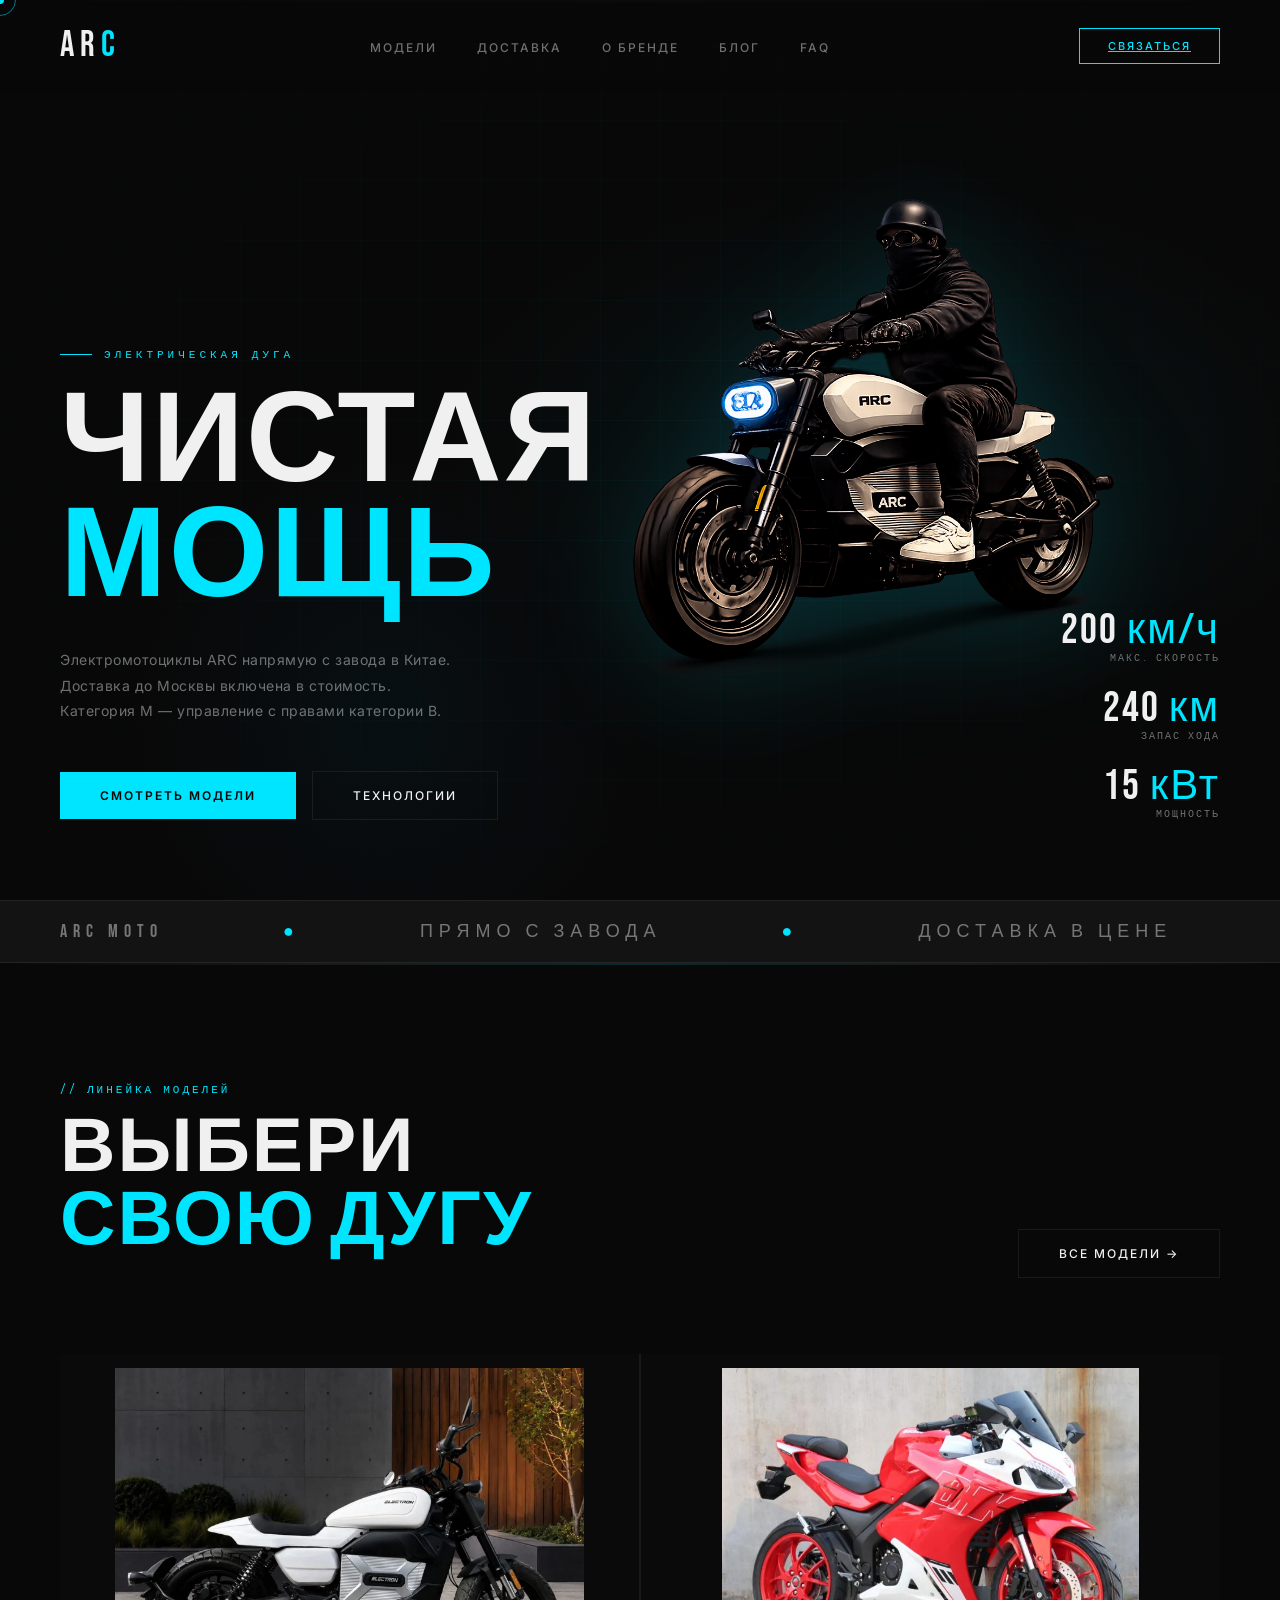
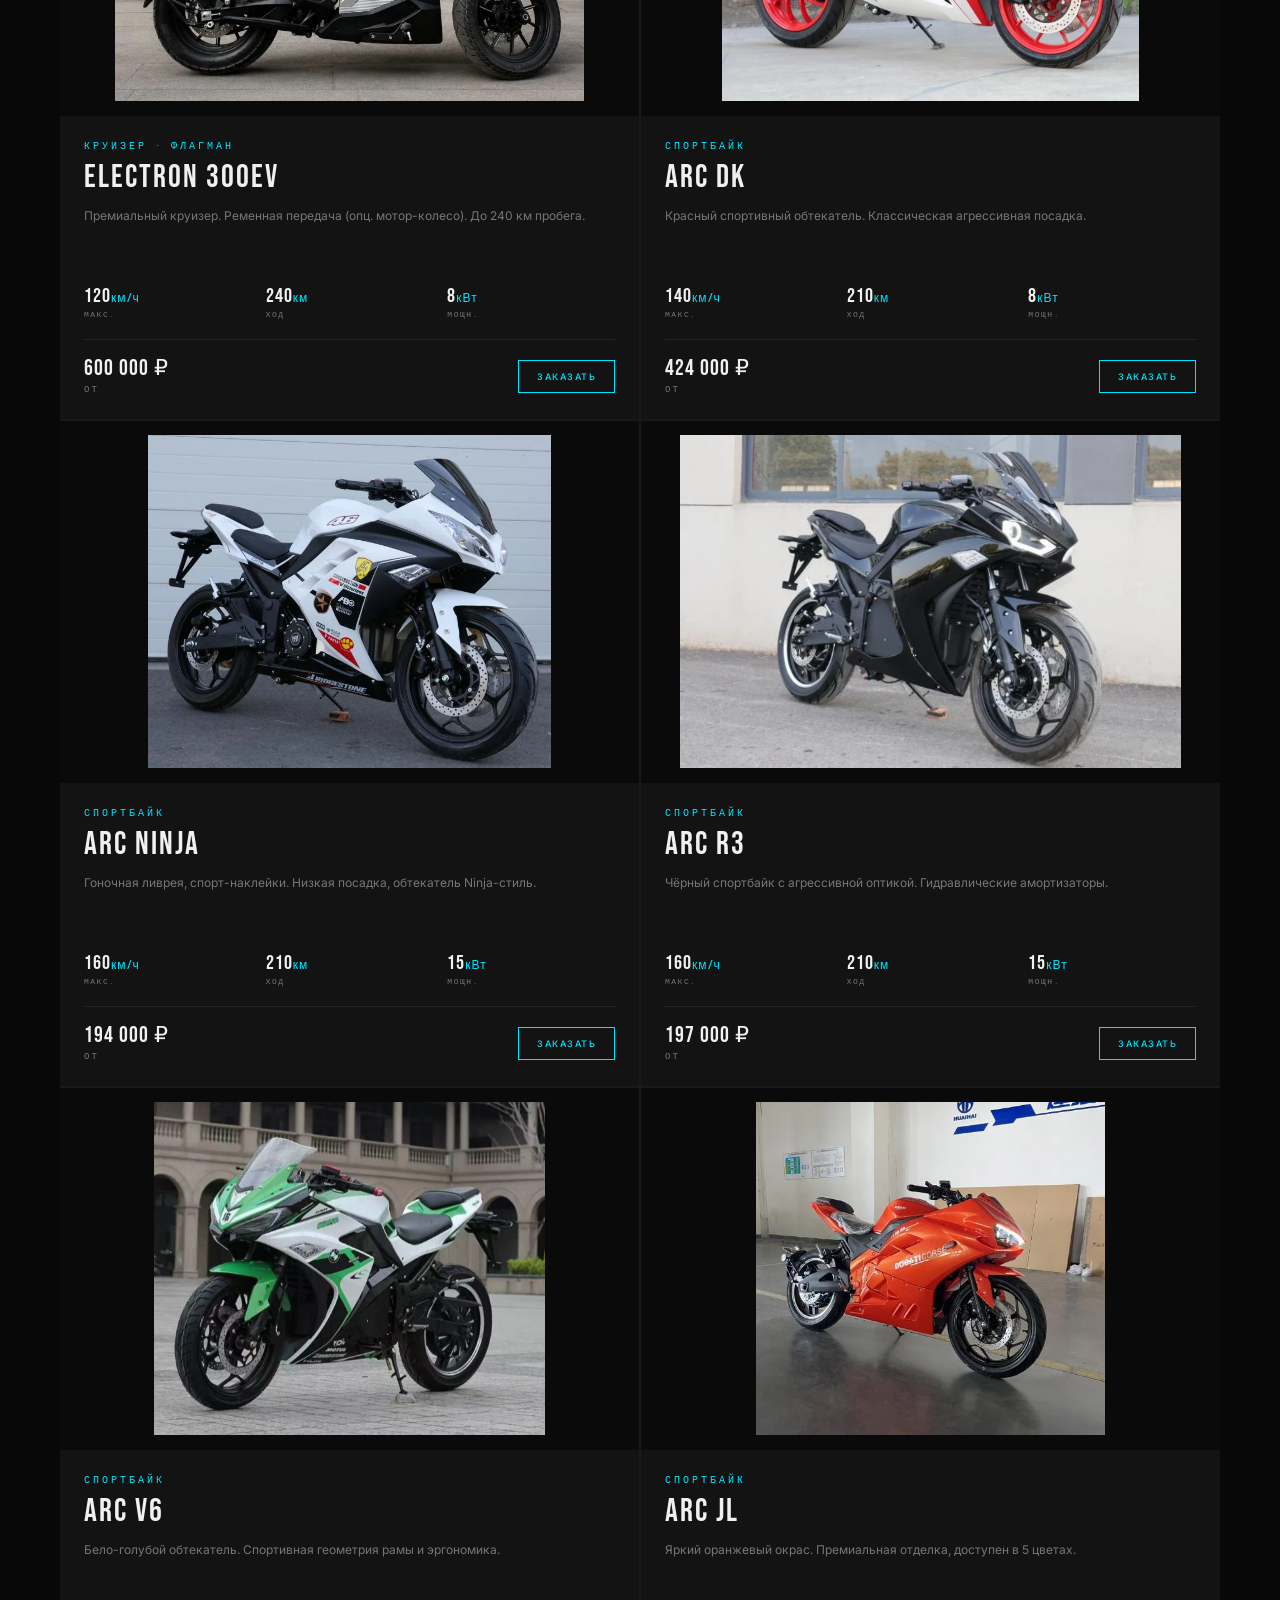
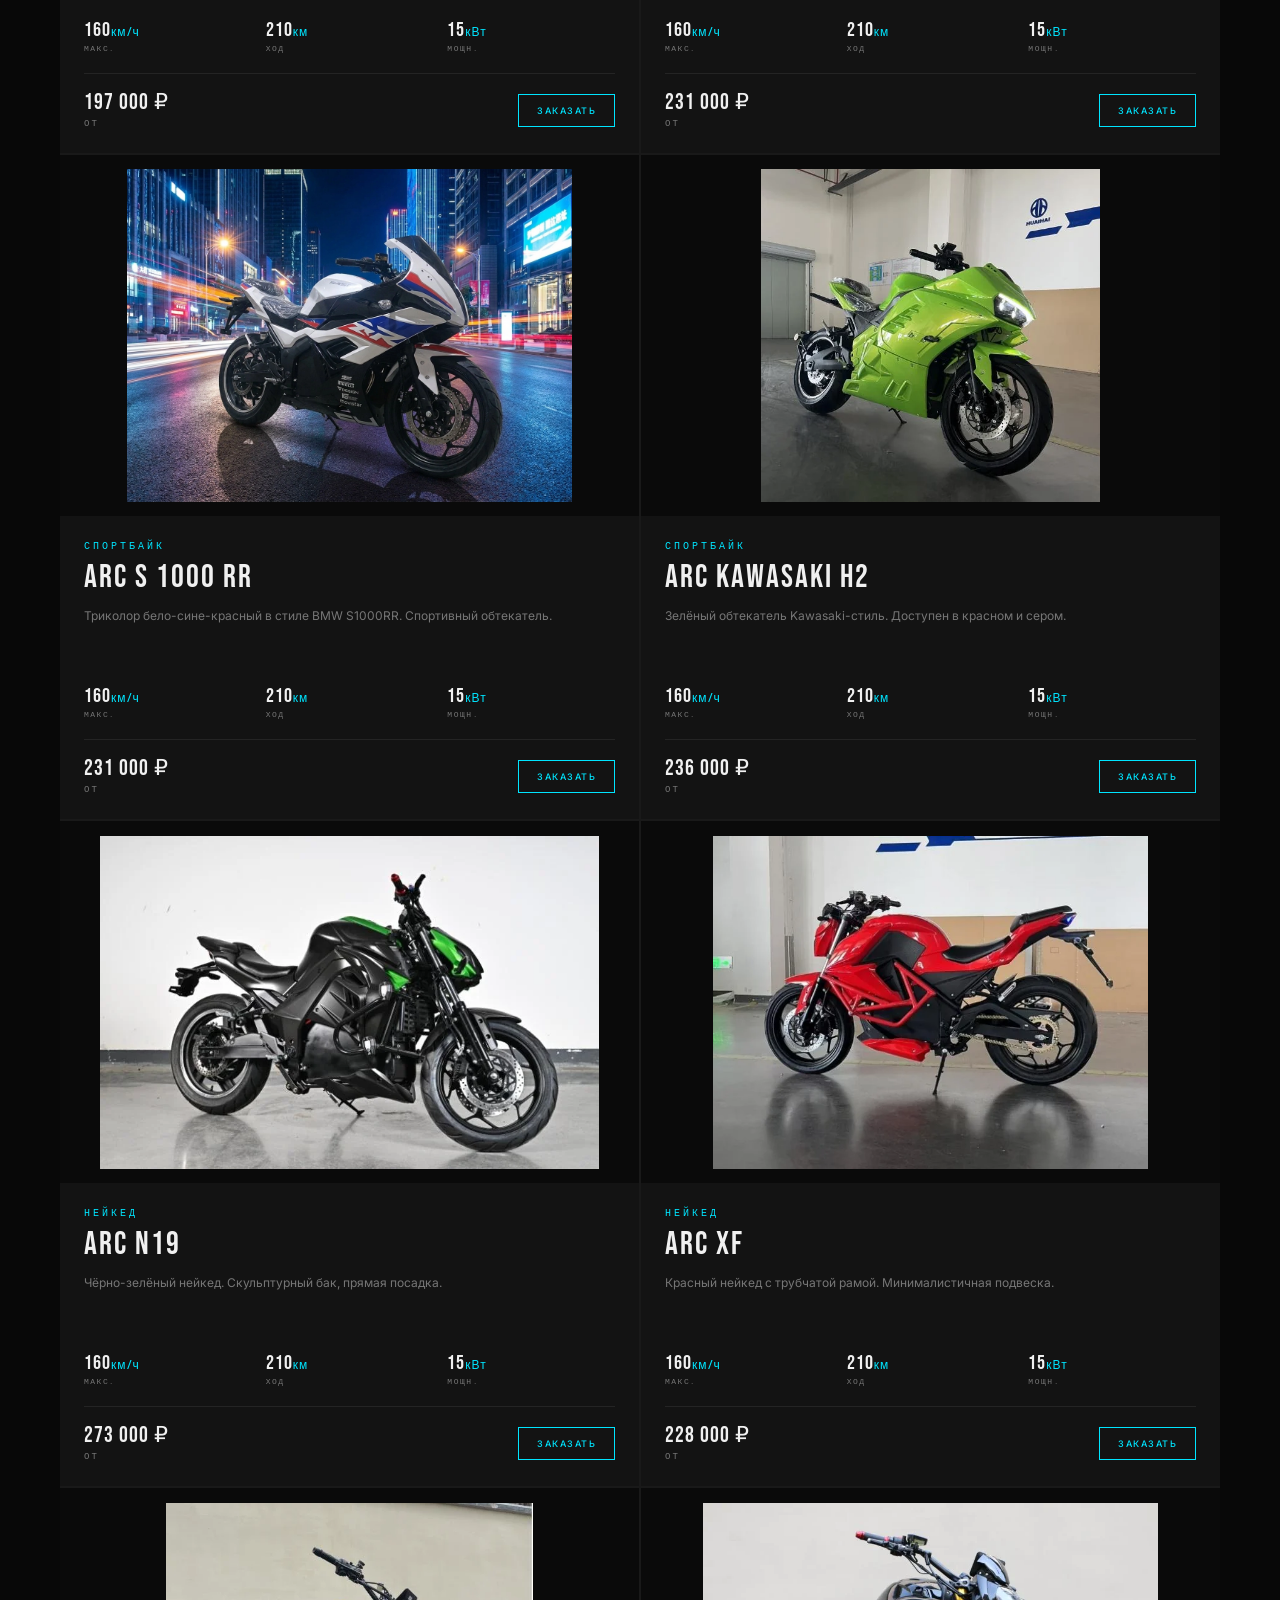
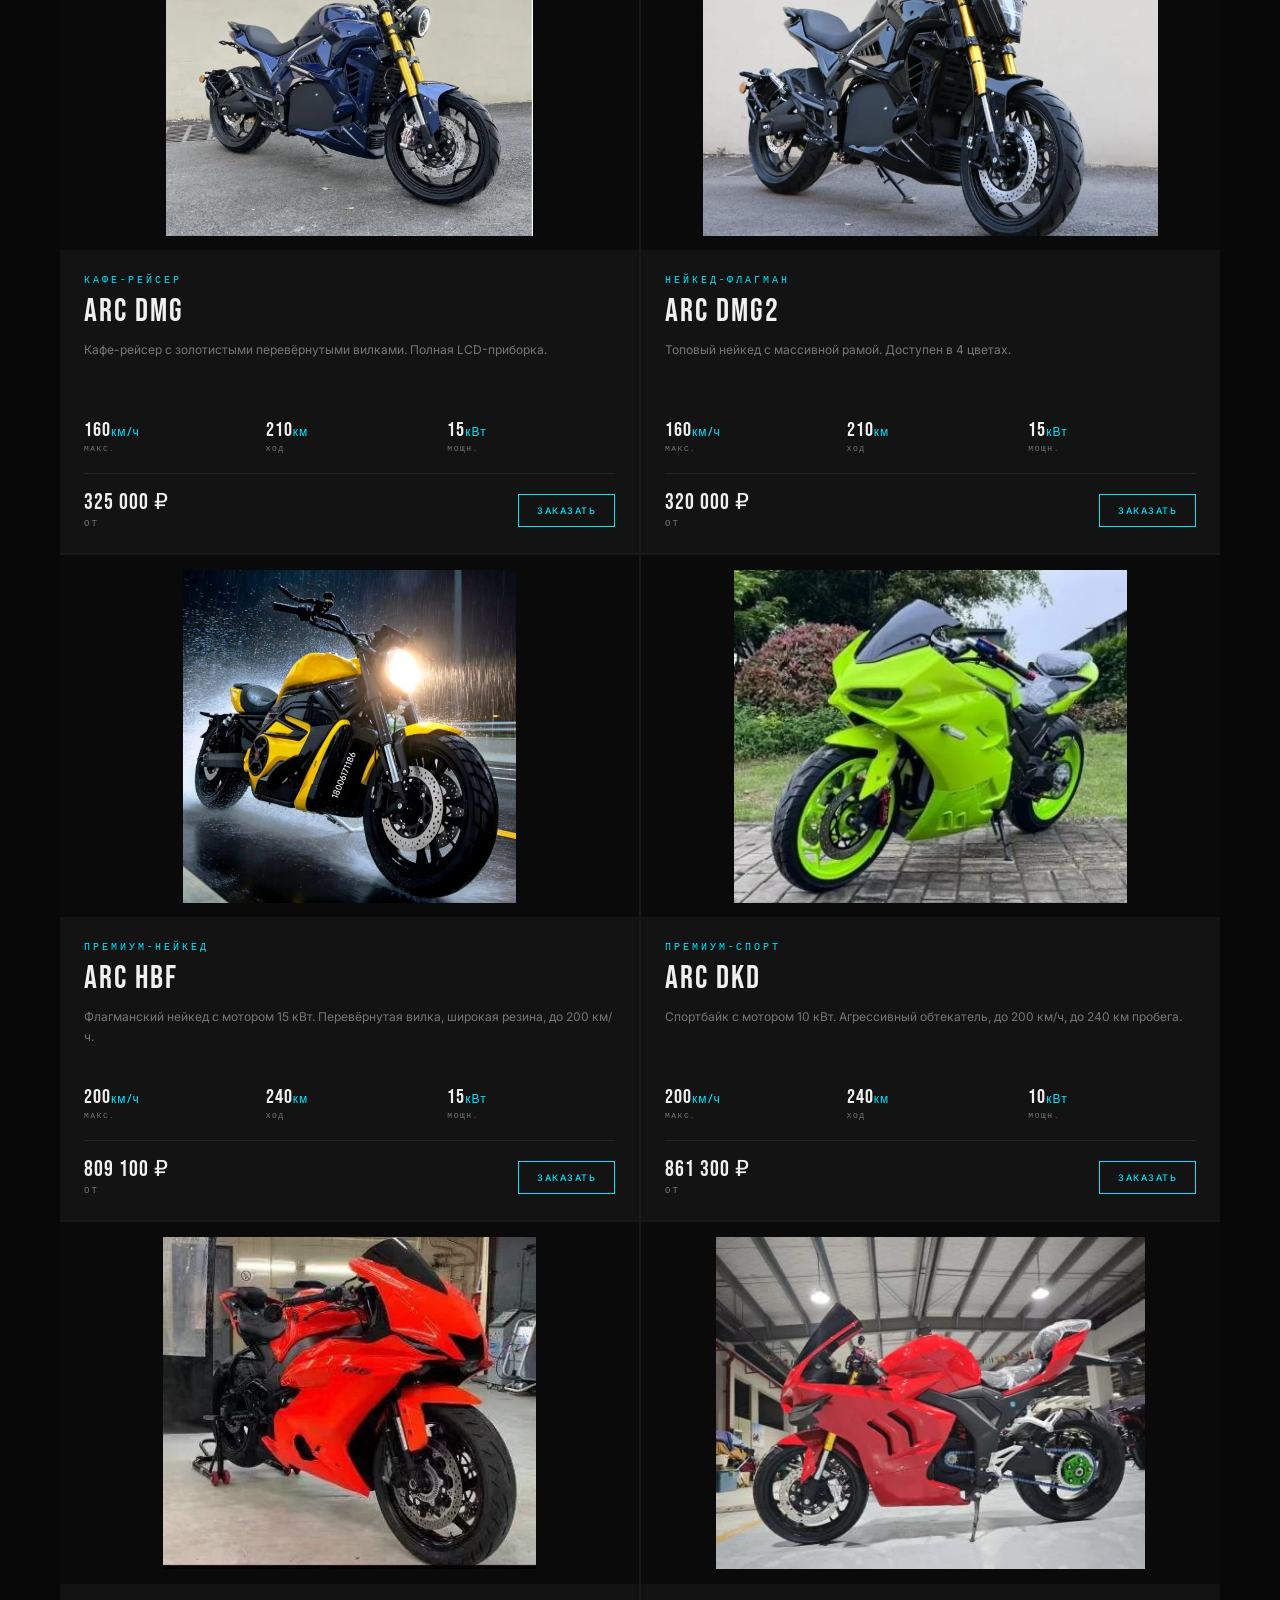
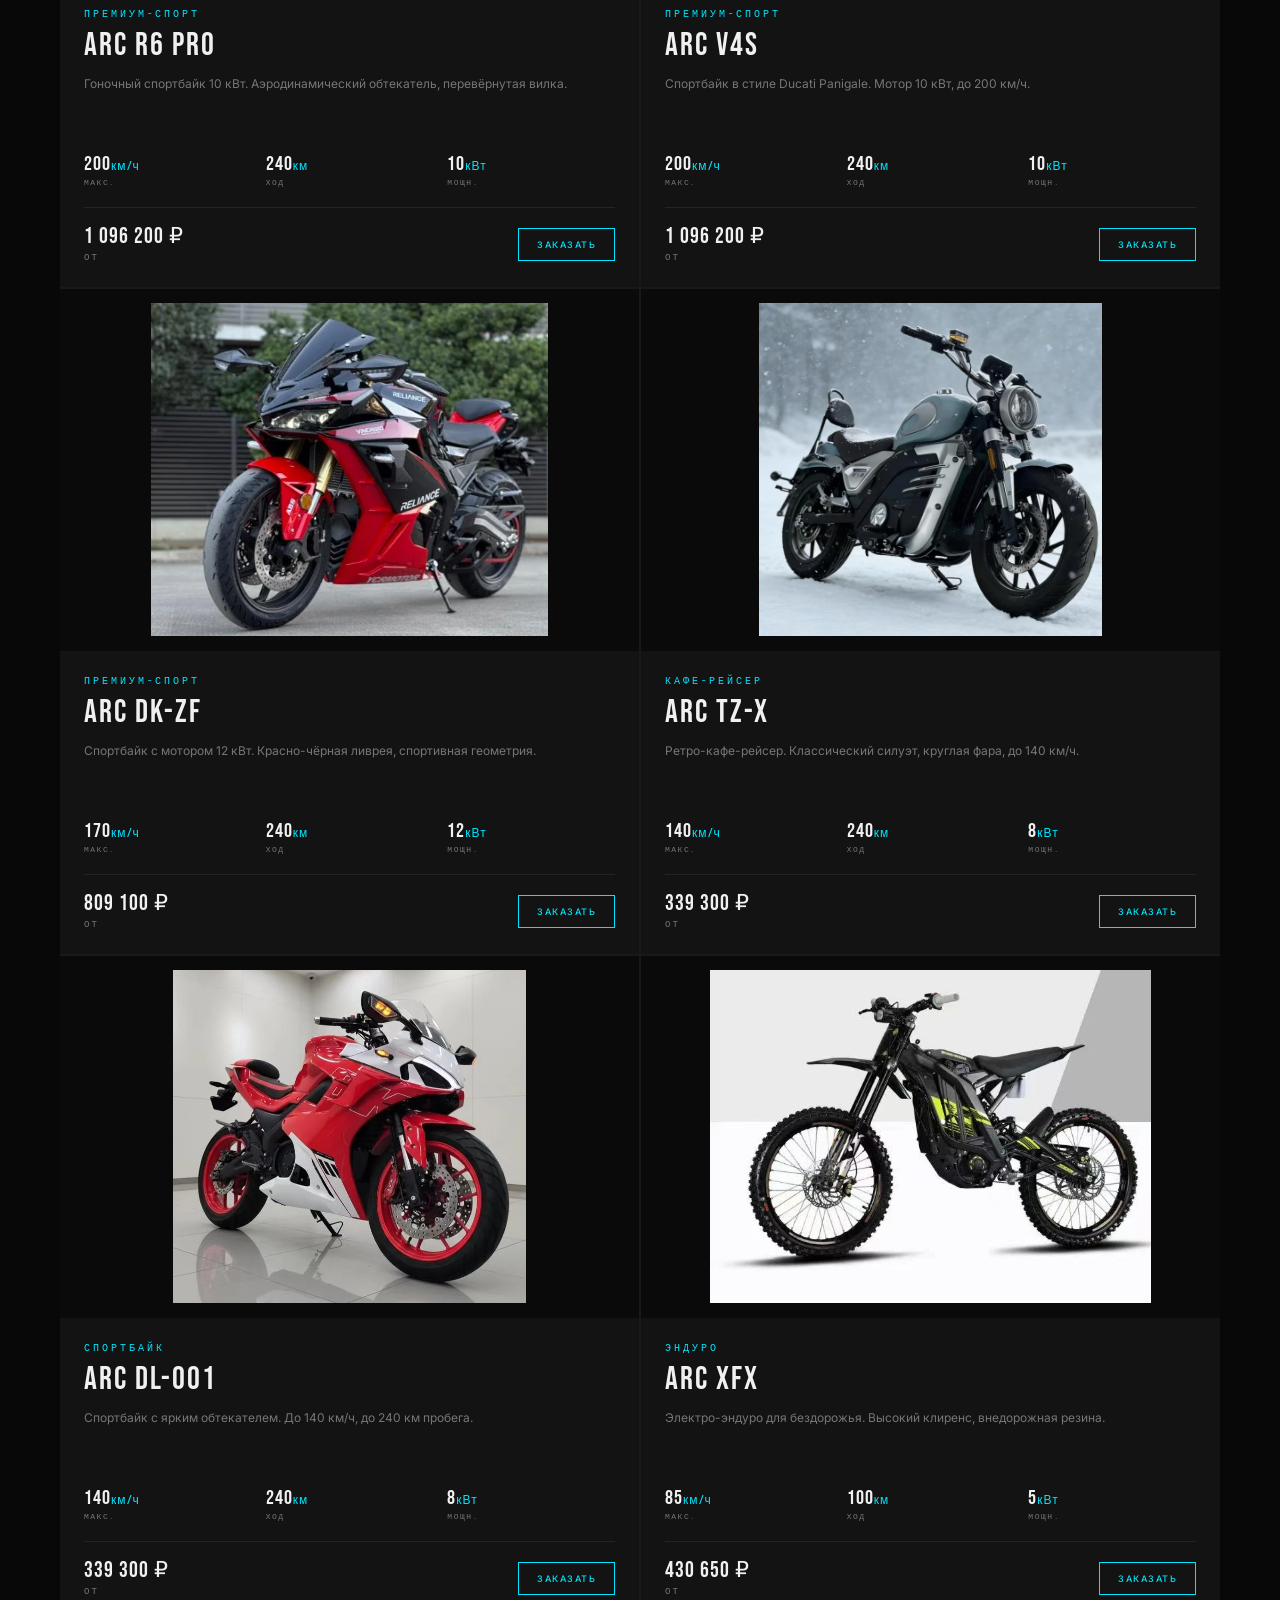
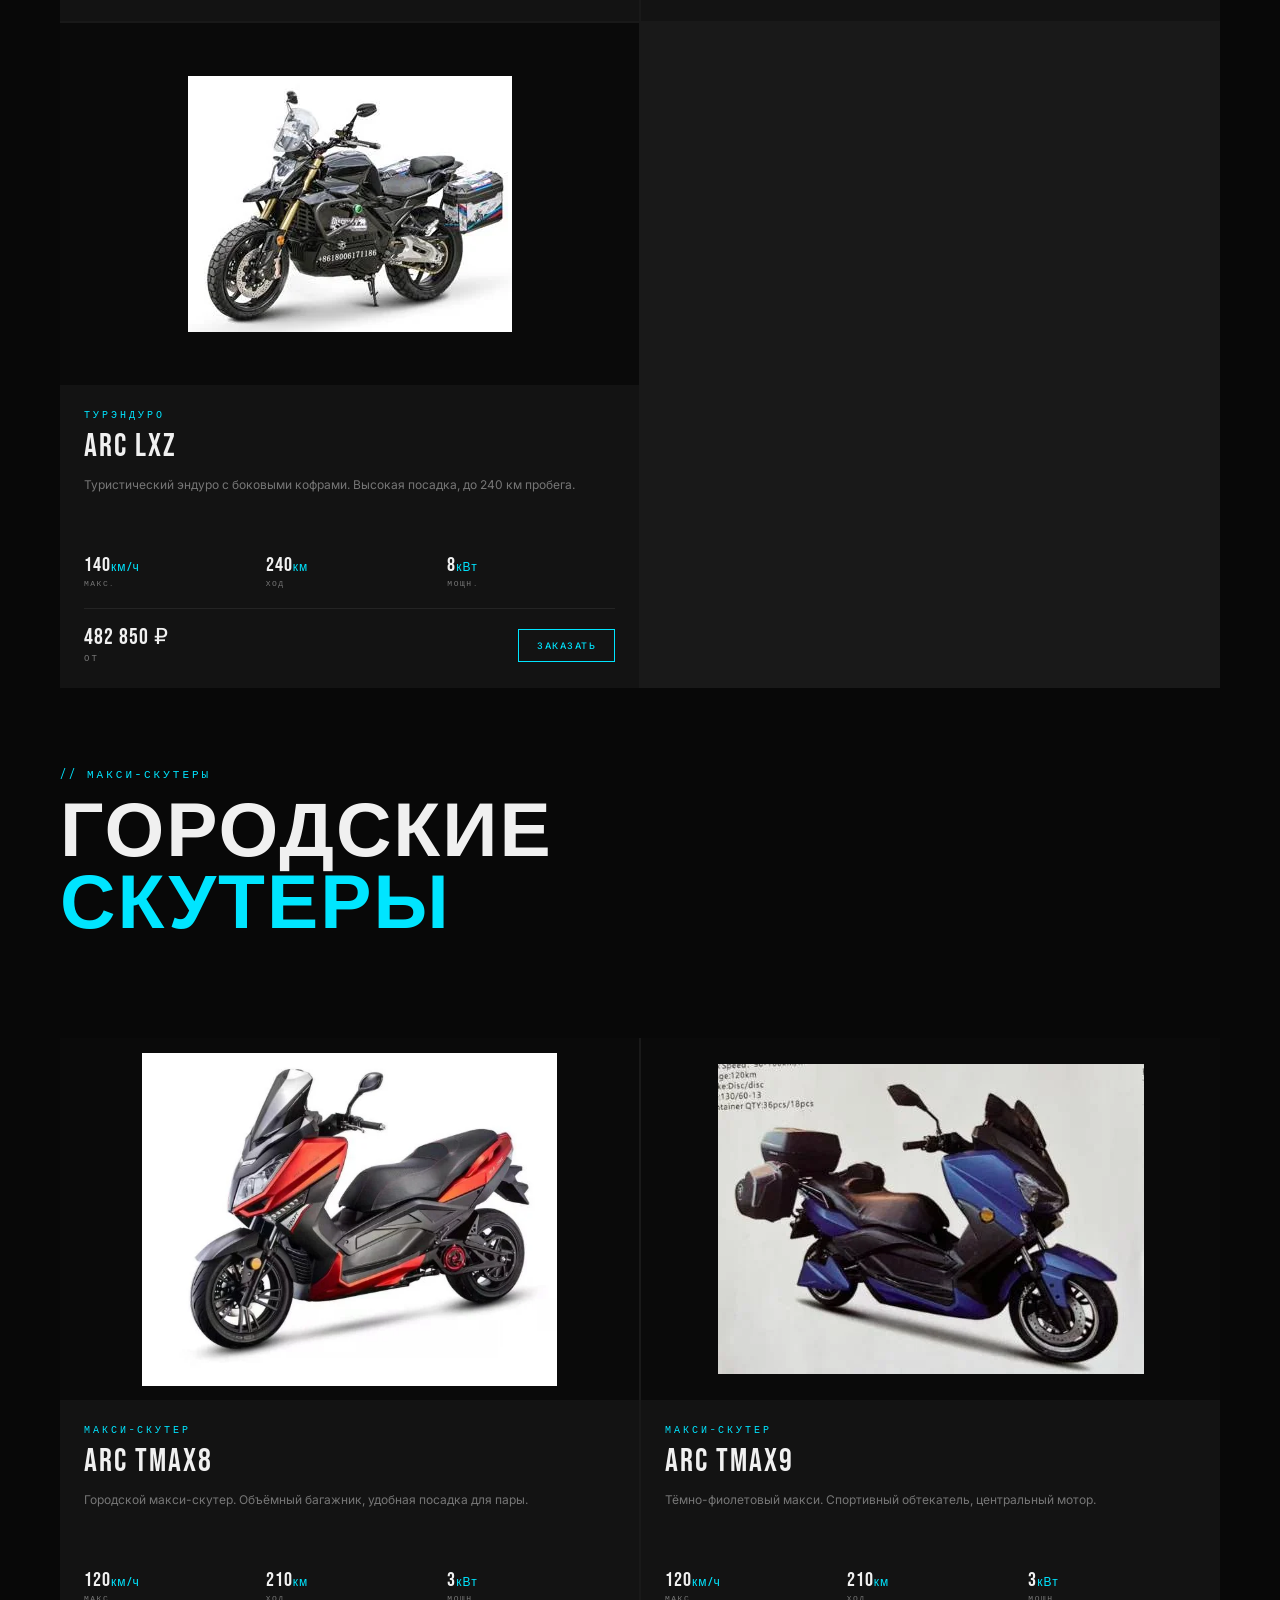
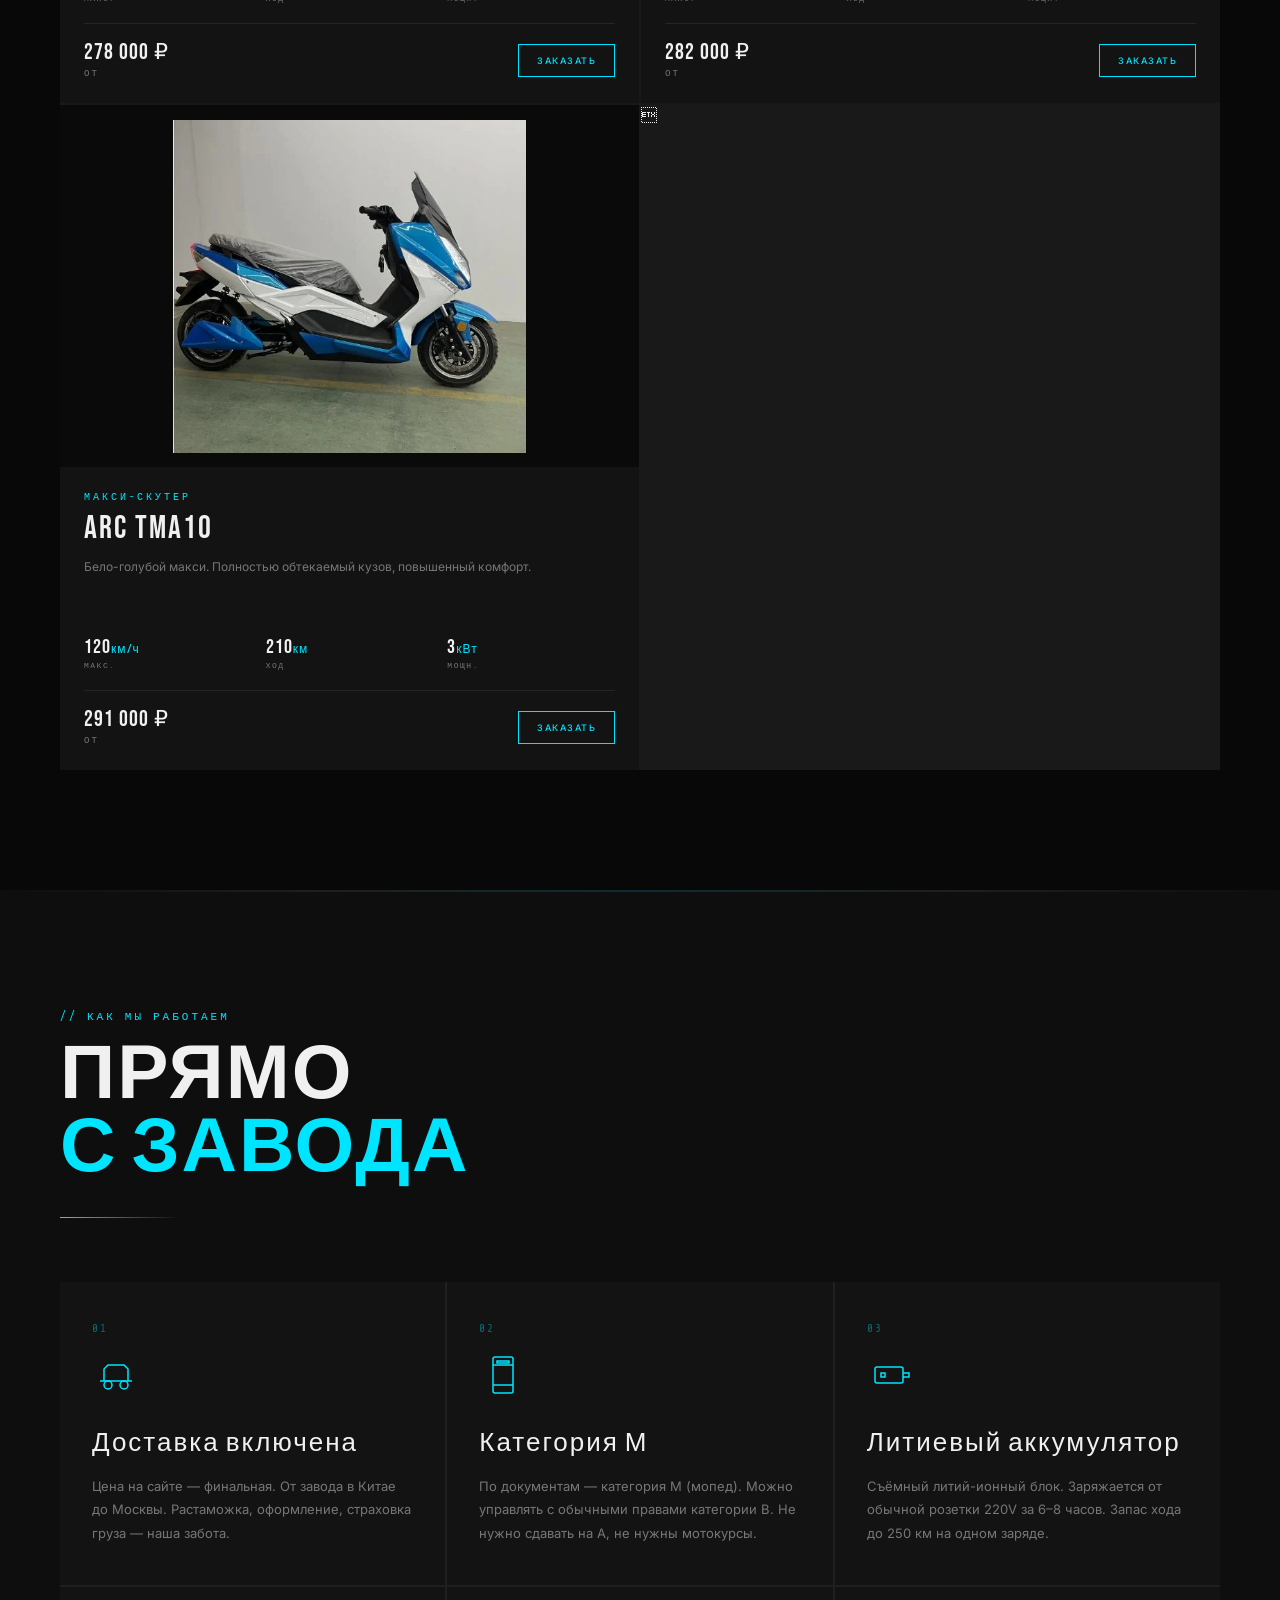
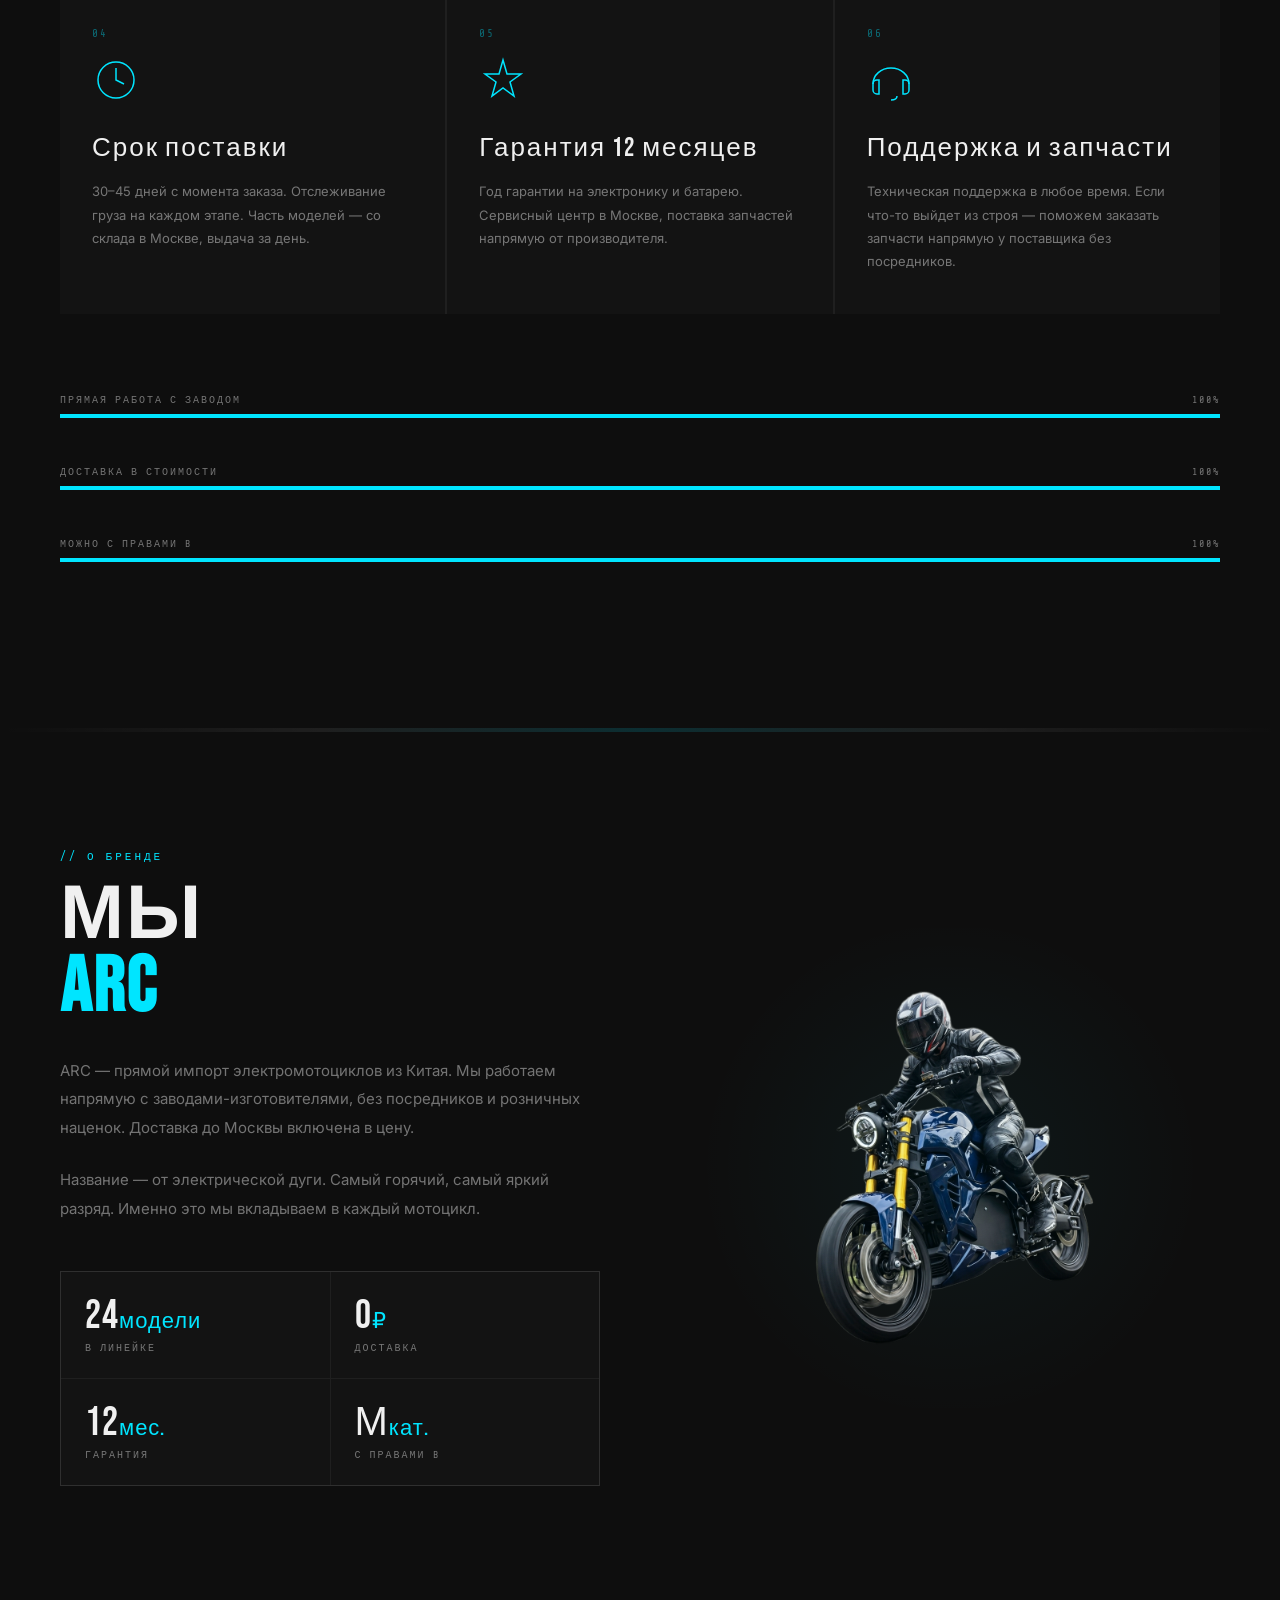
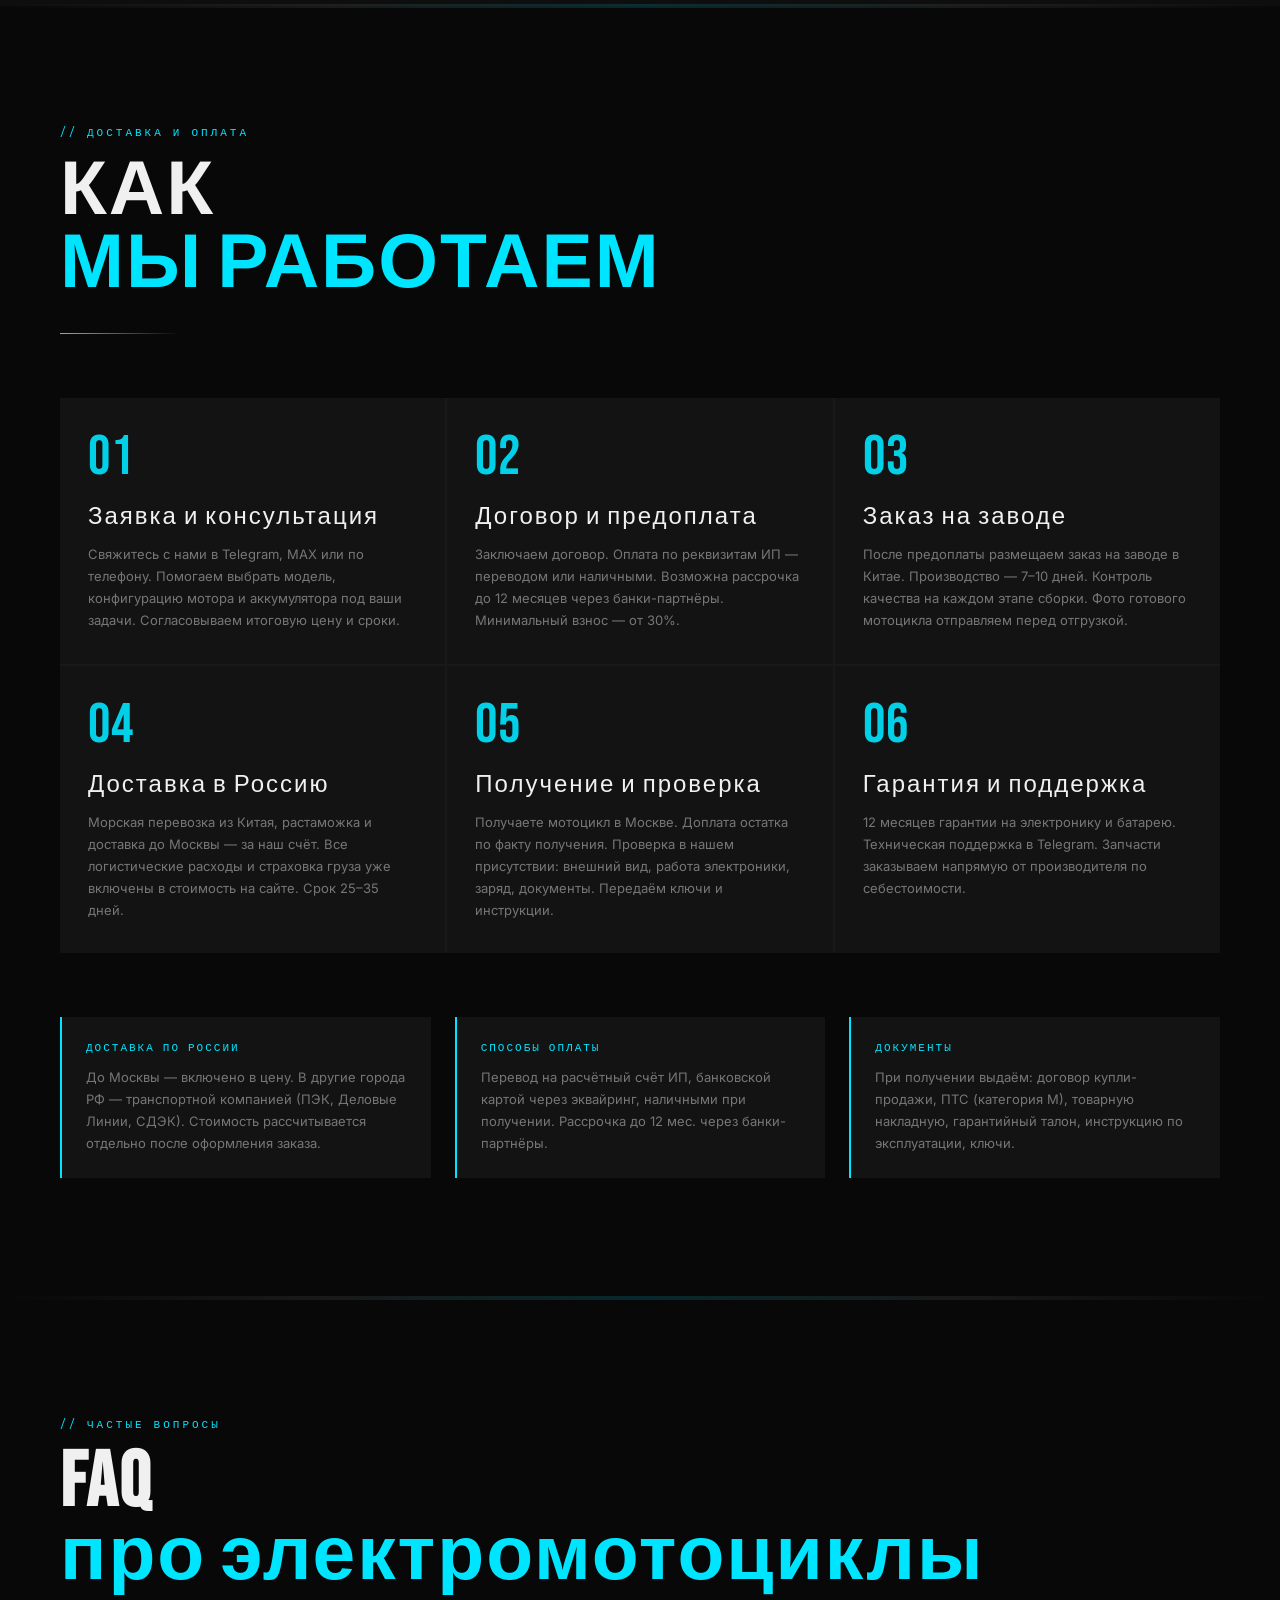
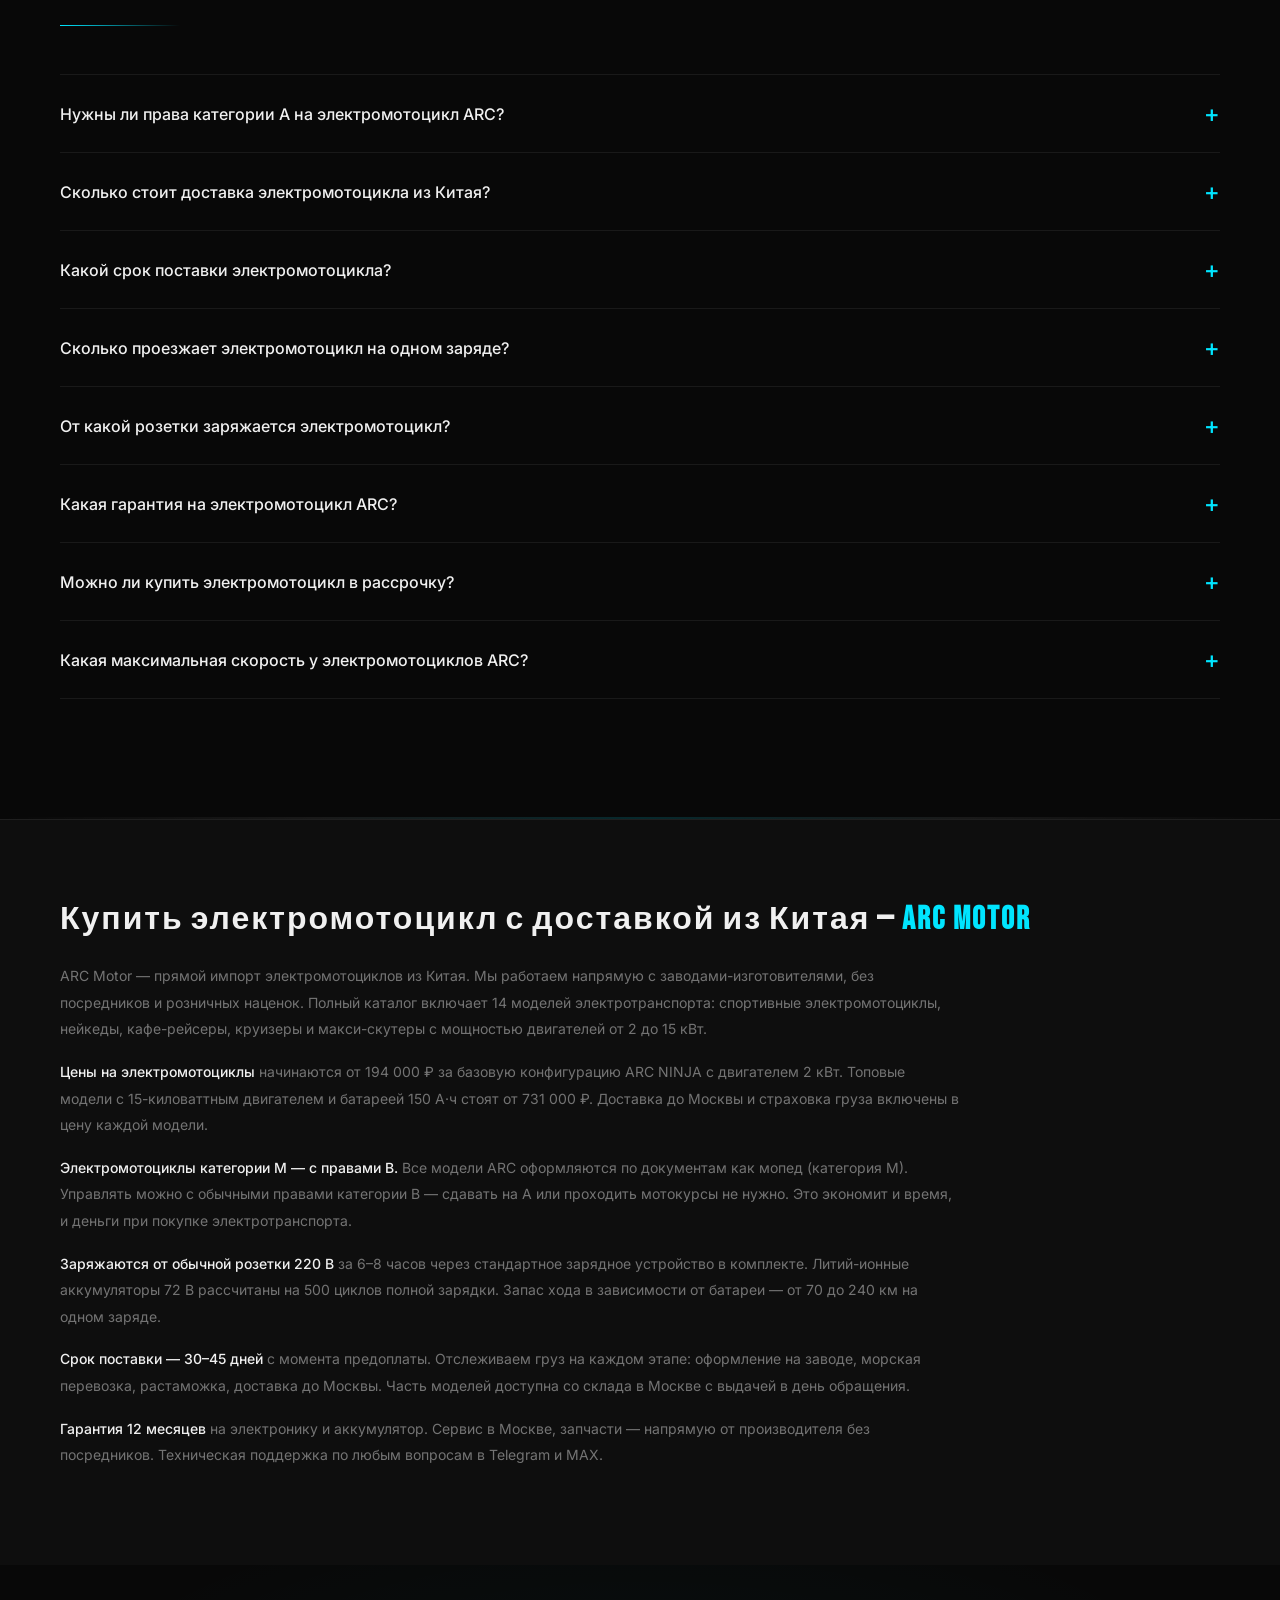
==== commit edeb90d9: "update hero stats: speed 200 km/h, power 15 kW Co-Authored-By: Claude Sonnet 4.6 <noreply@anthropic." ====
--- a/index.html
+++ b/index.html
@@ -1663,7 +1663,7 @@
 
   <div class="hero-stats">
     <div class="hero-stat">
-      <div class="hero-stat-num">120<span> км/ч</span></div>
+      <div class="hero-stat-num">200<span> км/ч</span></div>
       <div class="hero-stat-label">макс. скорость</div>
     </div>
     <div class="hero-stat">
@@ -1671,7 +1671,7 @@
       <div class="hero-stat-label">запас хода</div>
     </div>
     <div class="hero-stat">
-      <div class="hero-stat-num">8<span> кВт</span></div>
+      <div class="hero-stat-num">15<span> кВт</span></div>
       <div class="hero-stat-label">мощность</div>
     </div>
   </div>
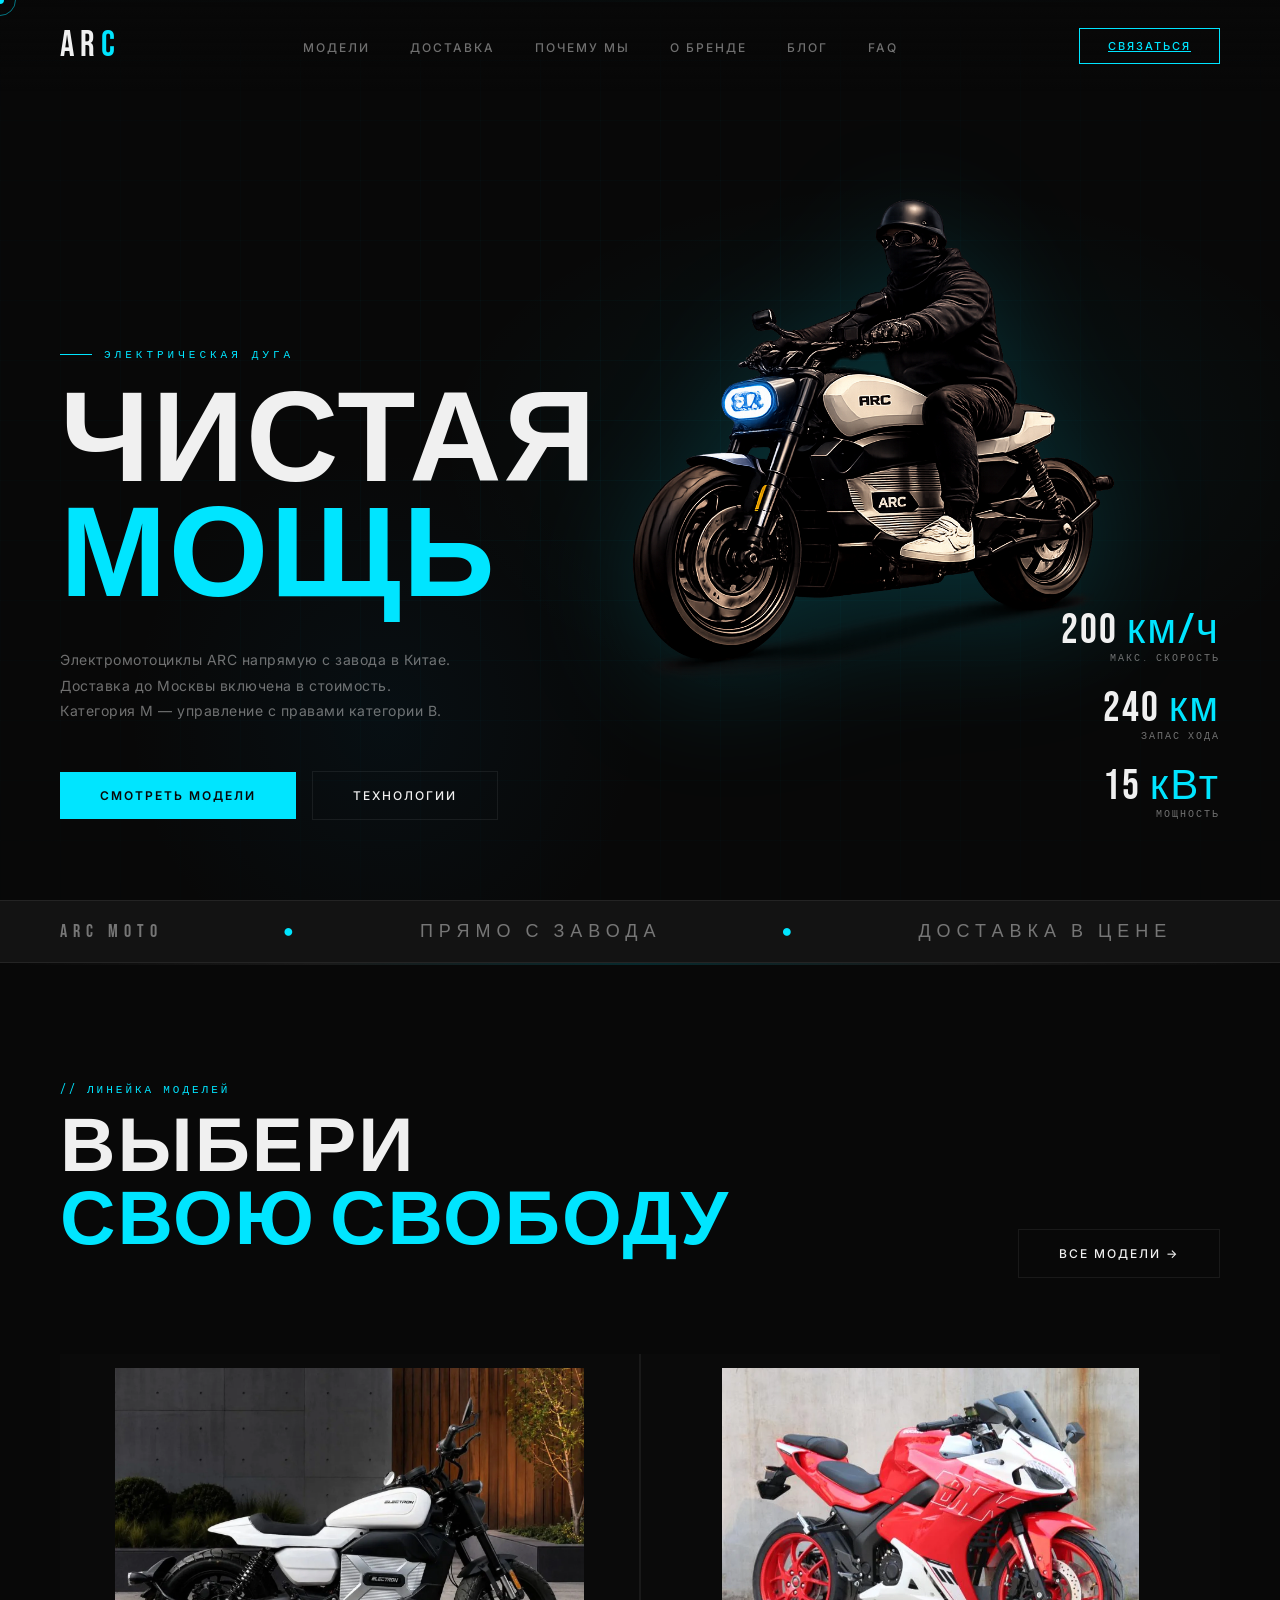
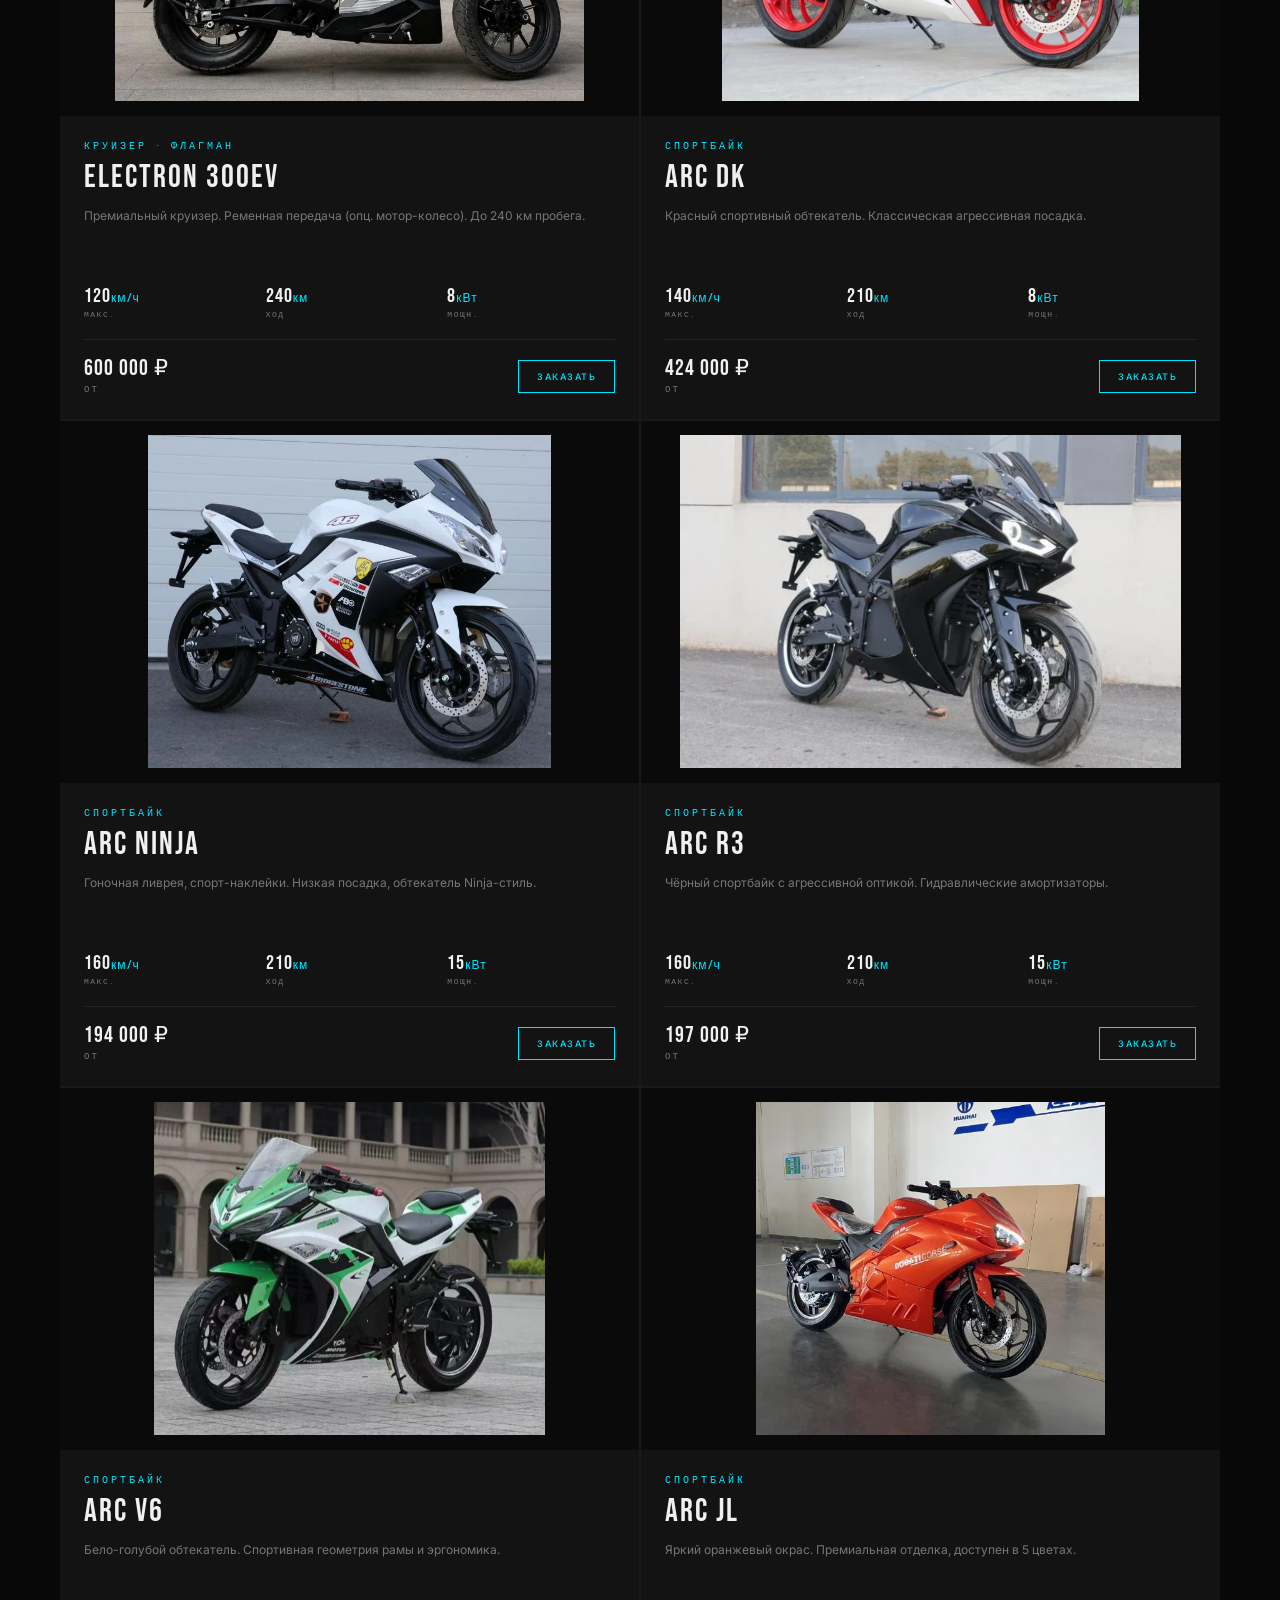
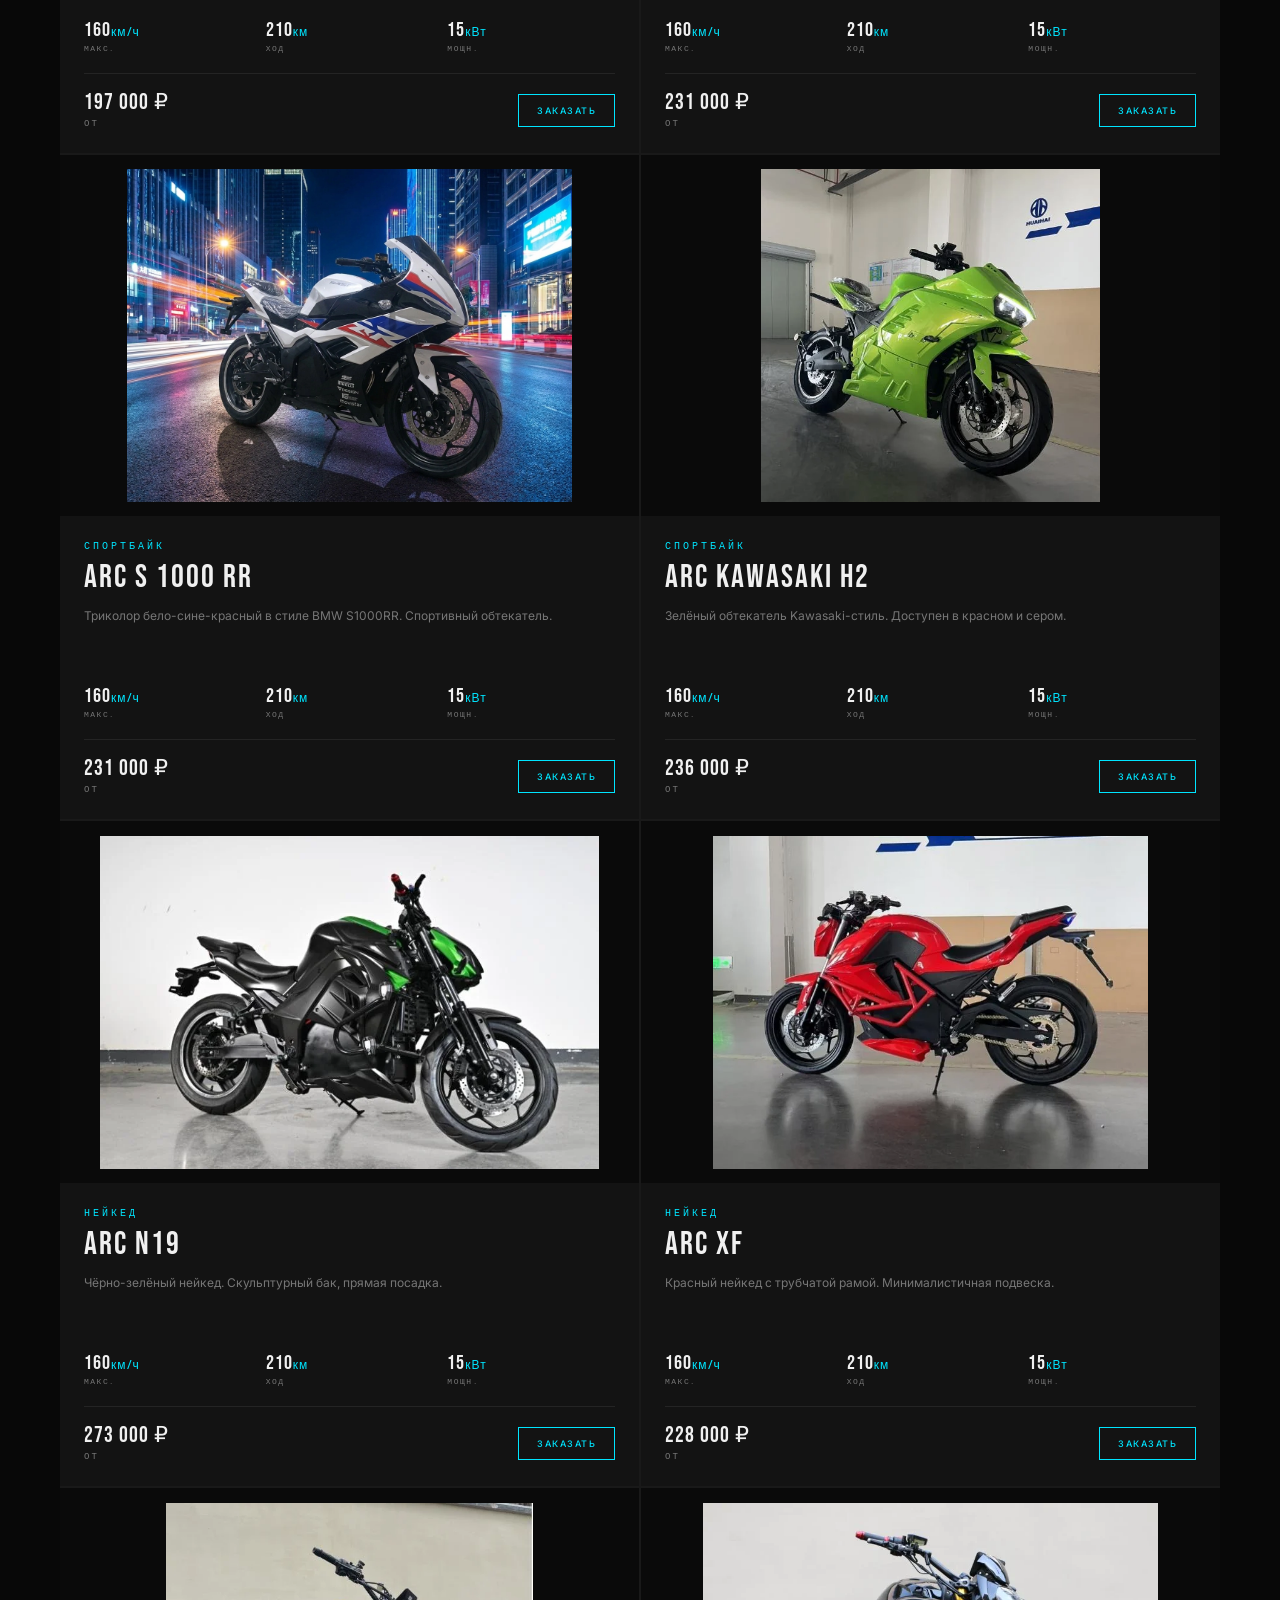
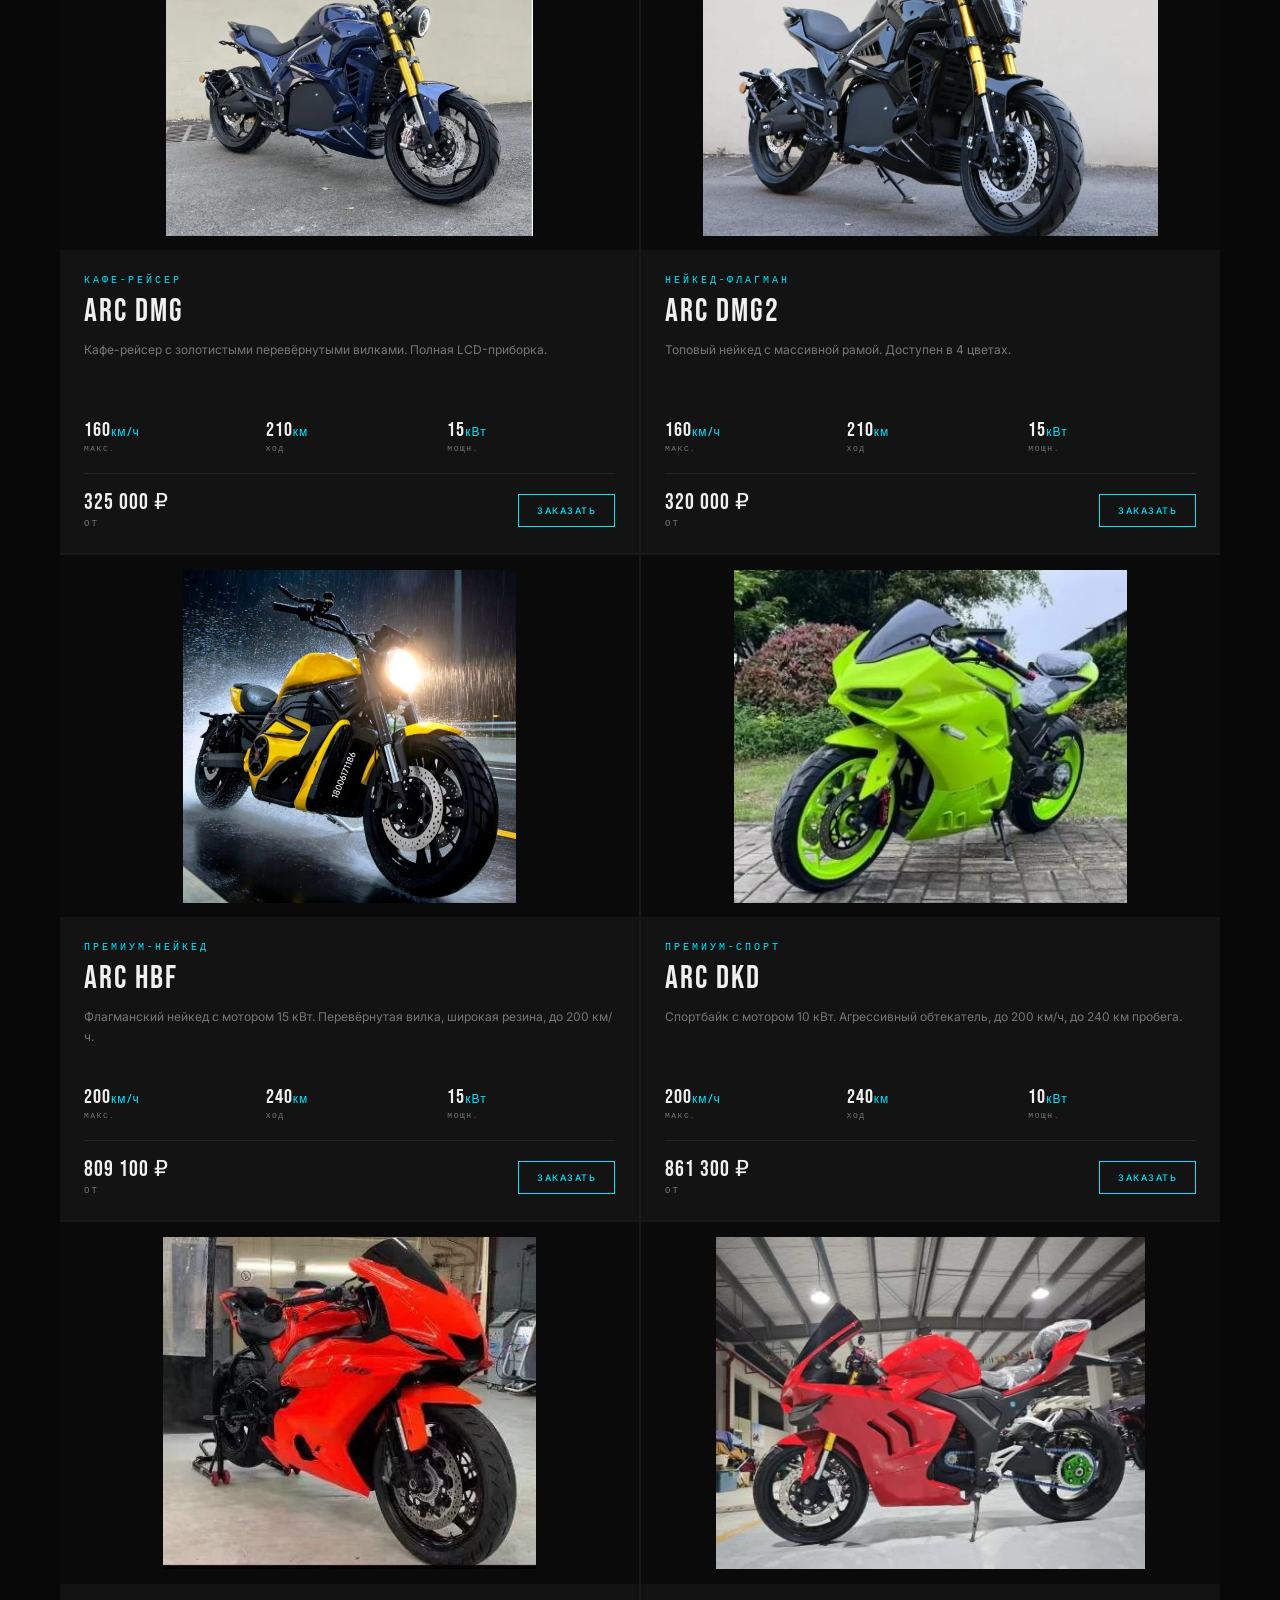
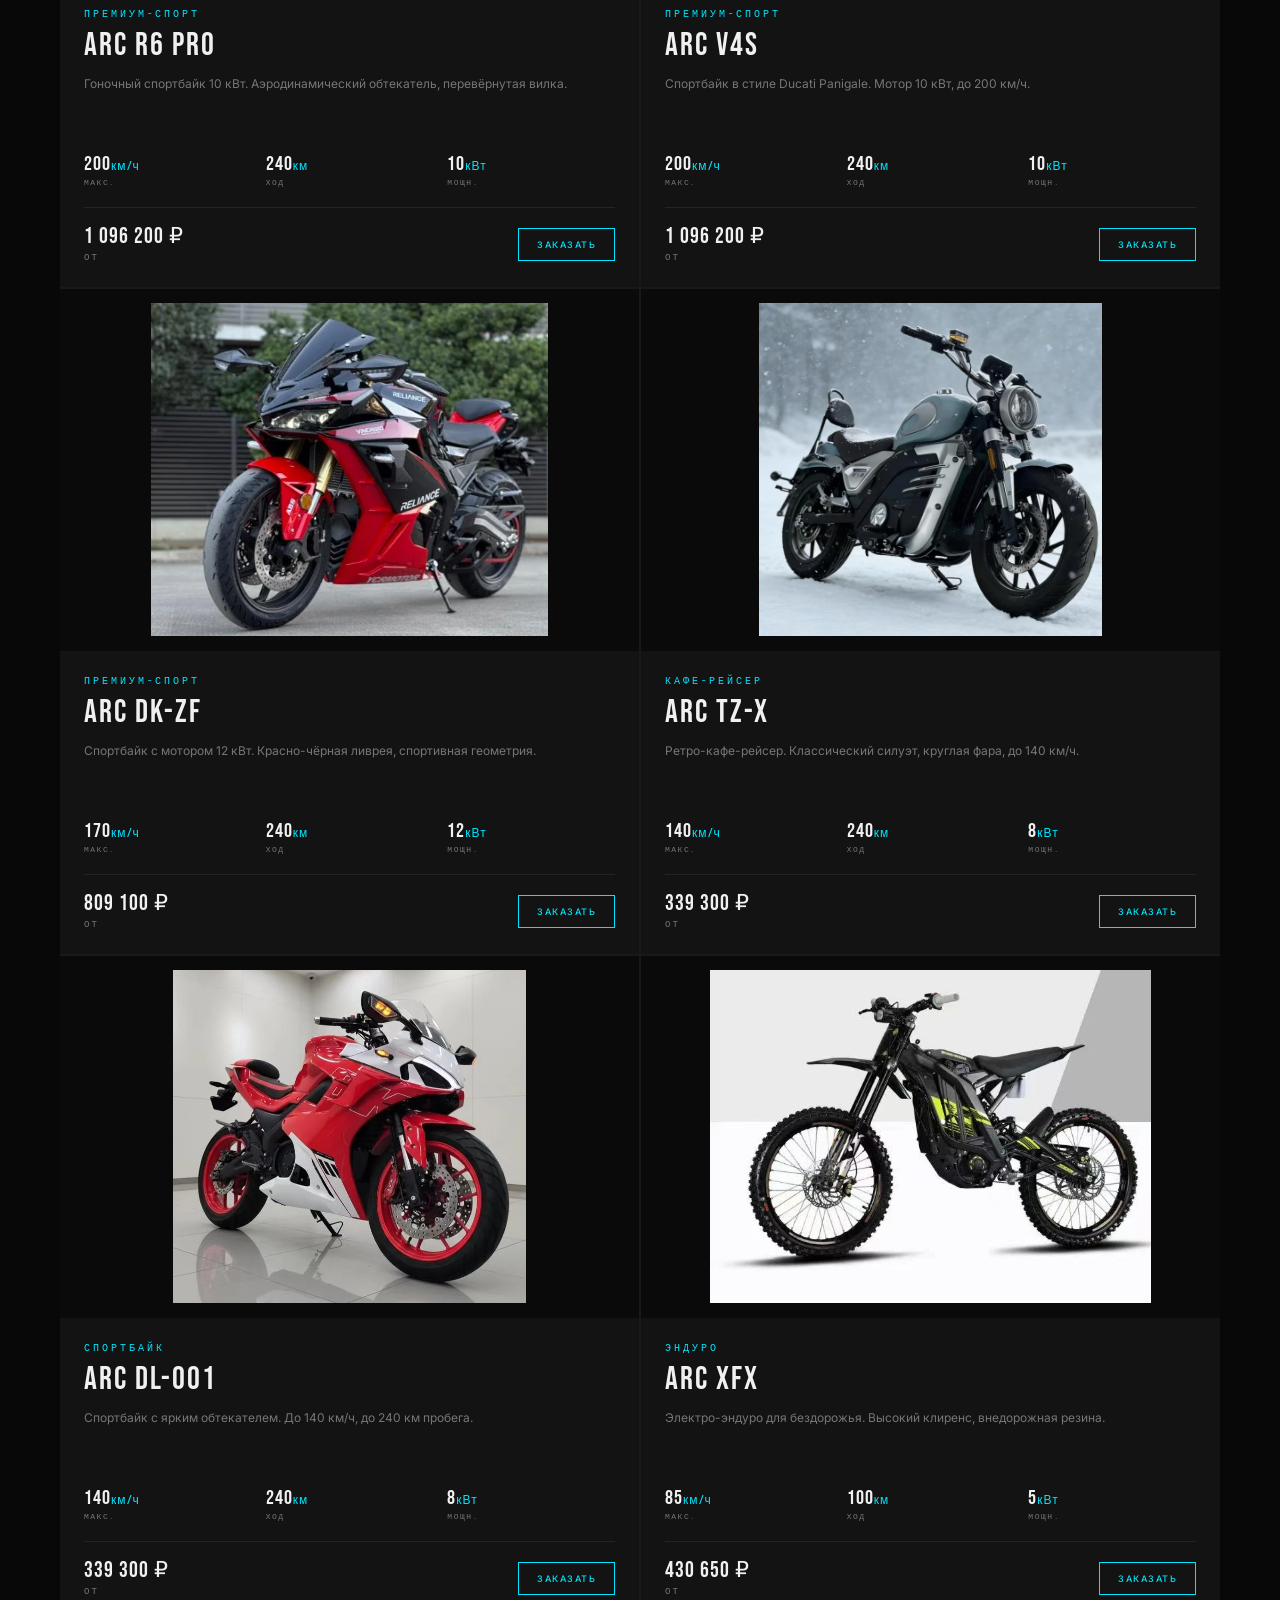
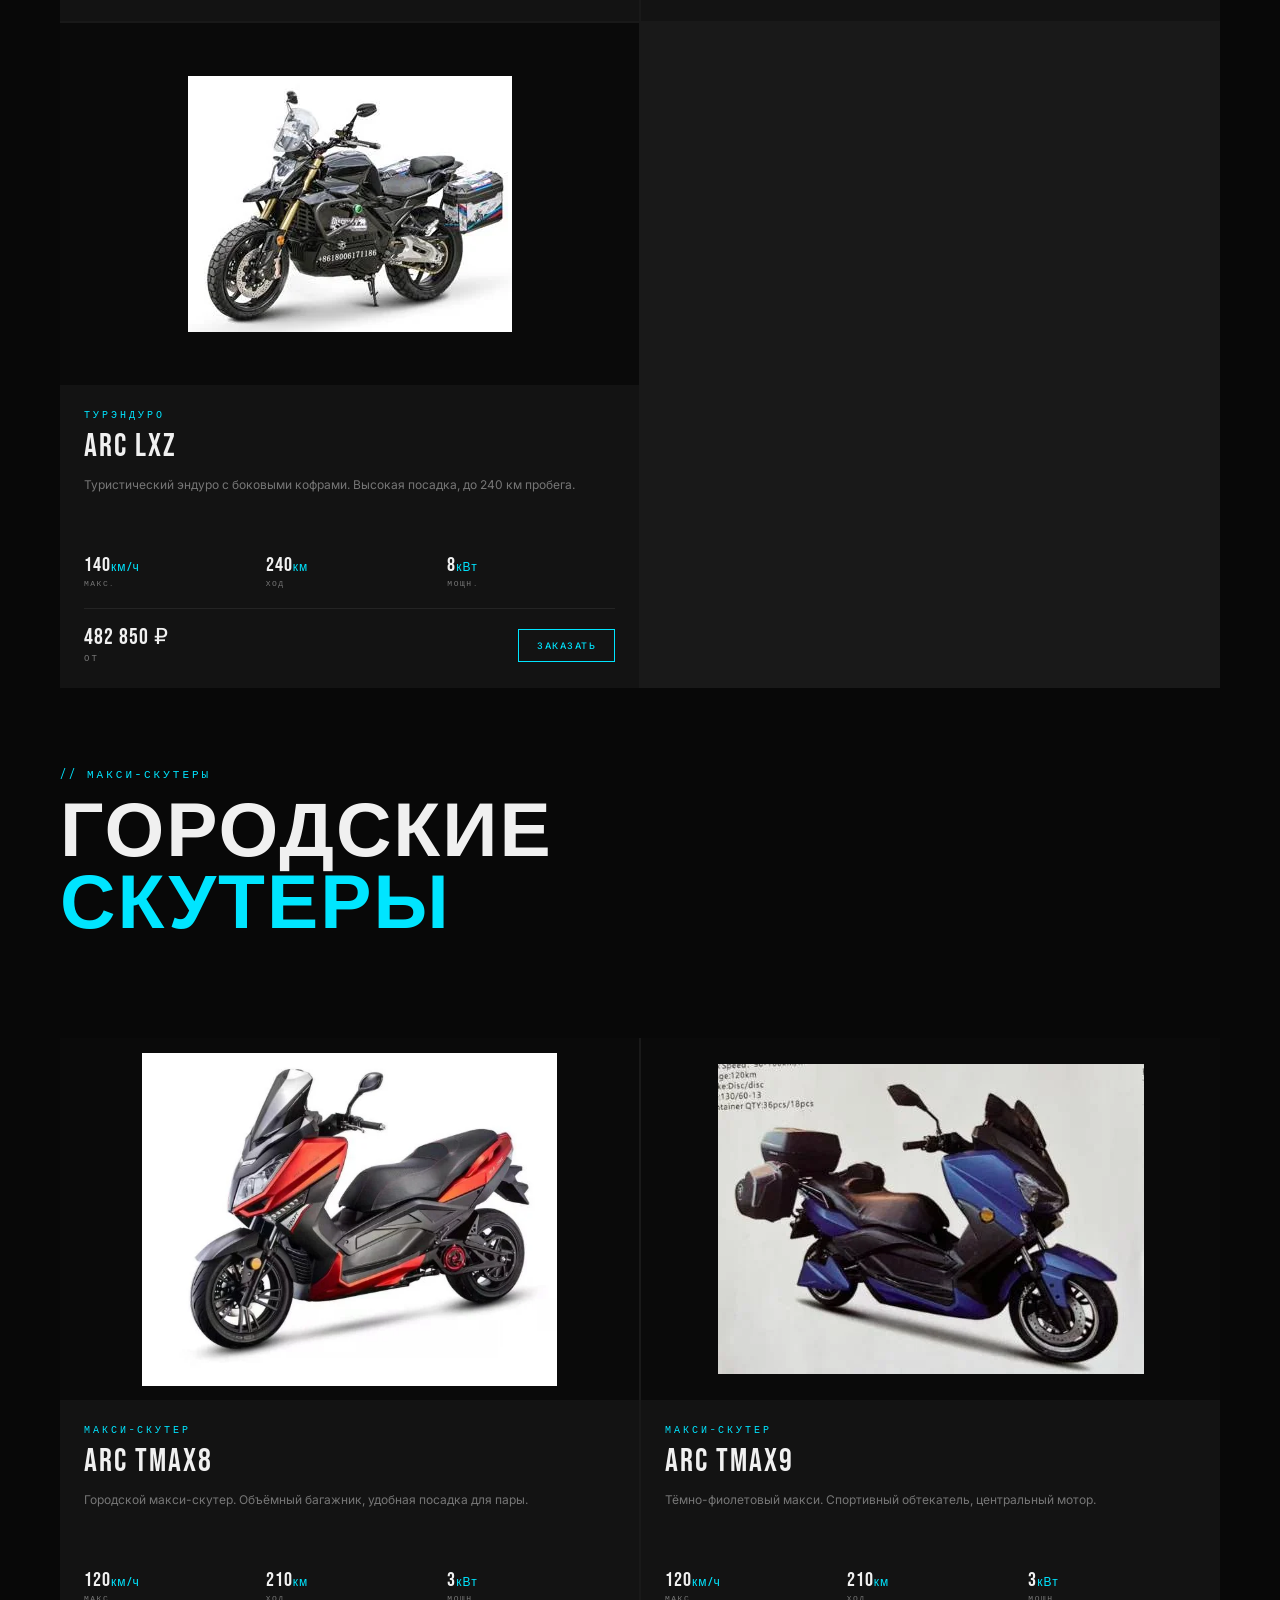
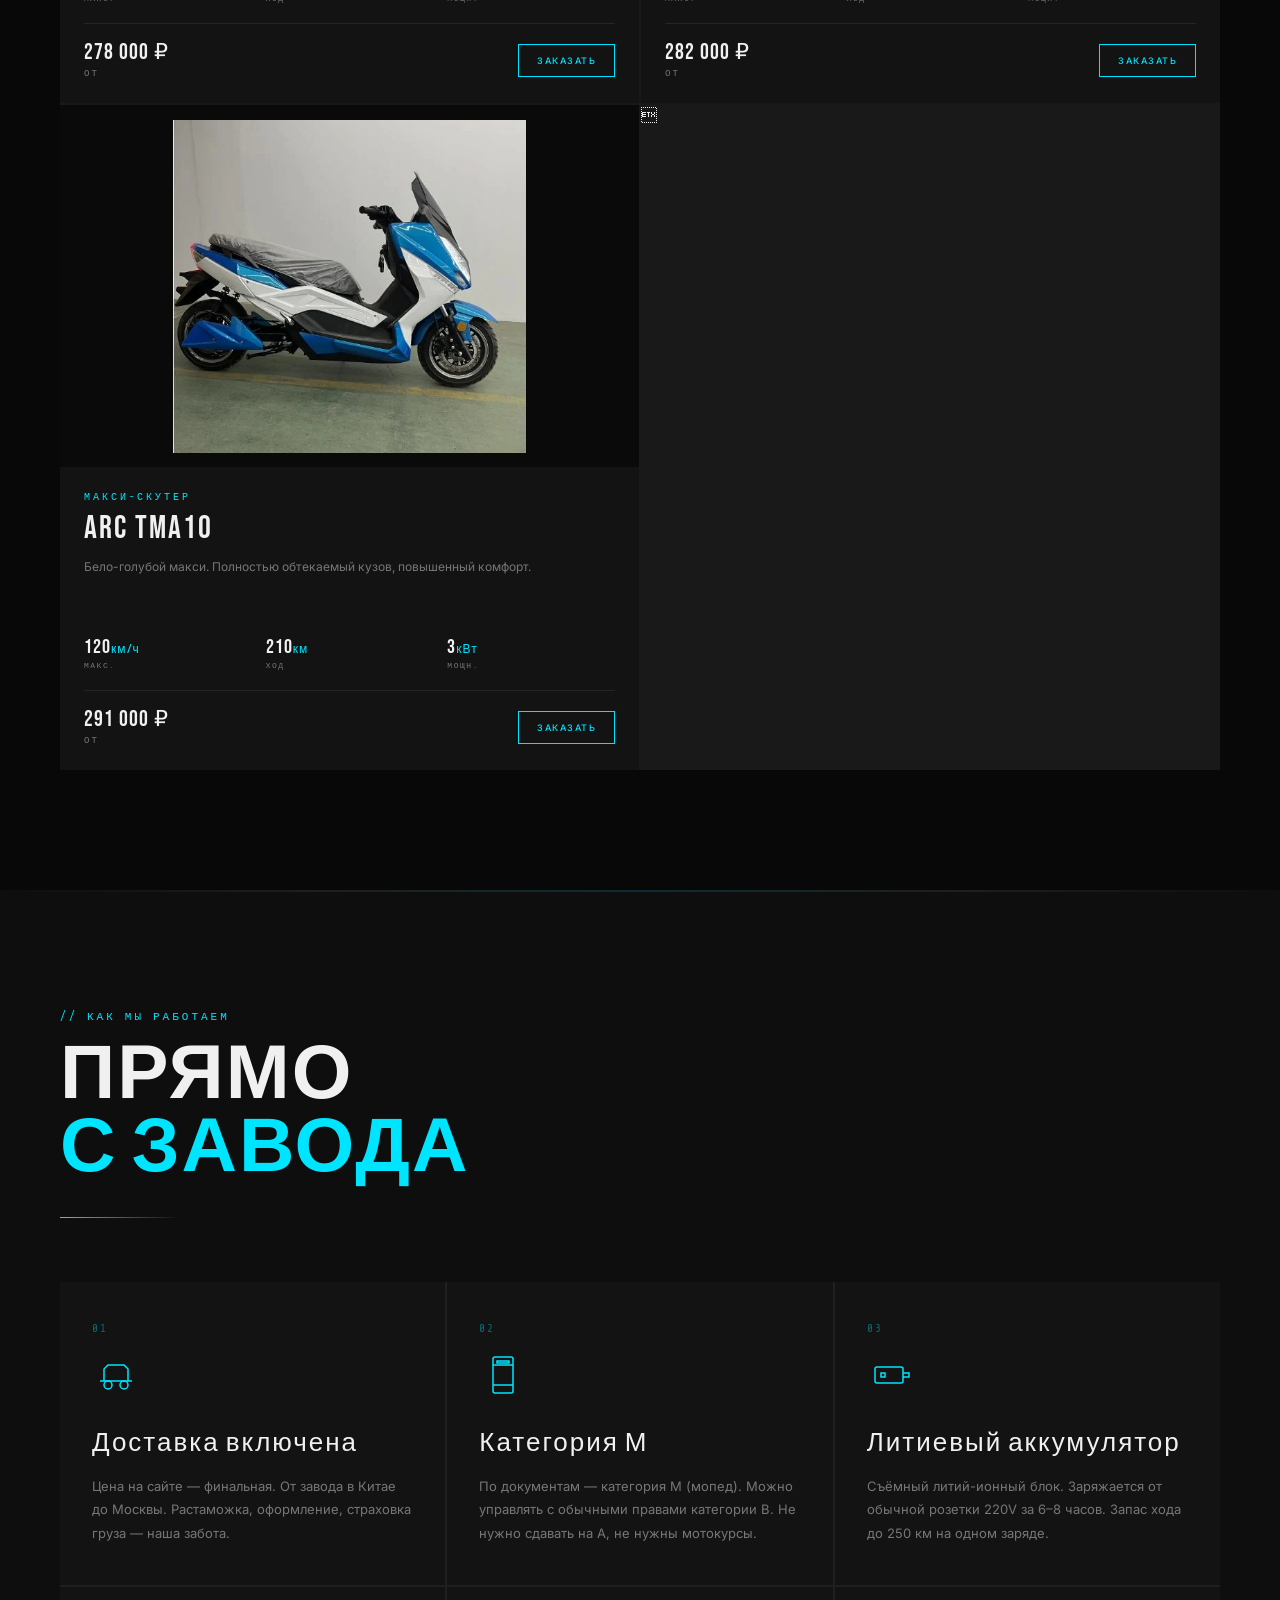
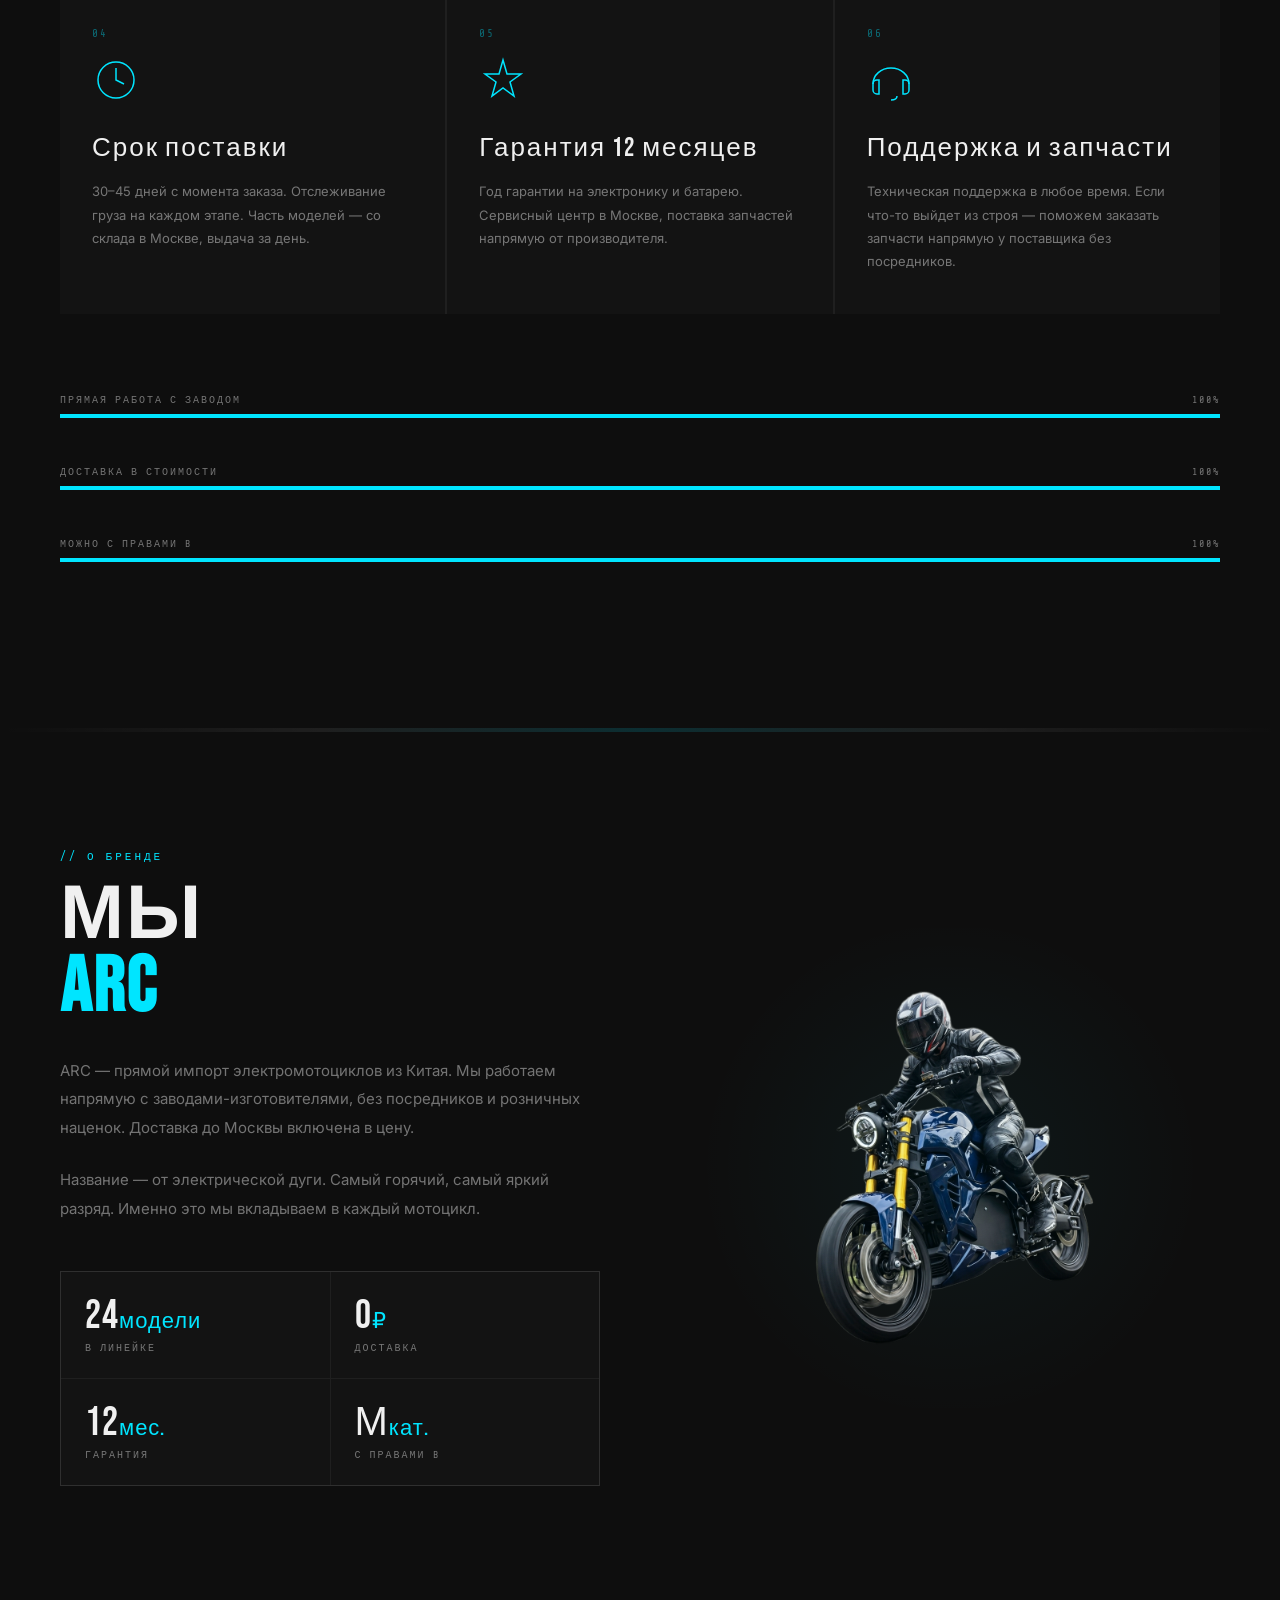
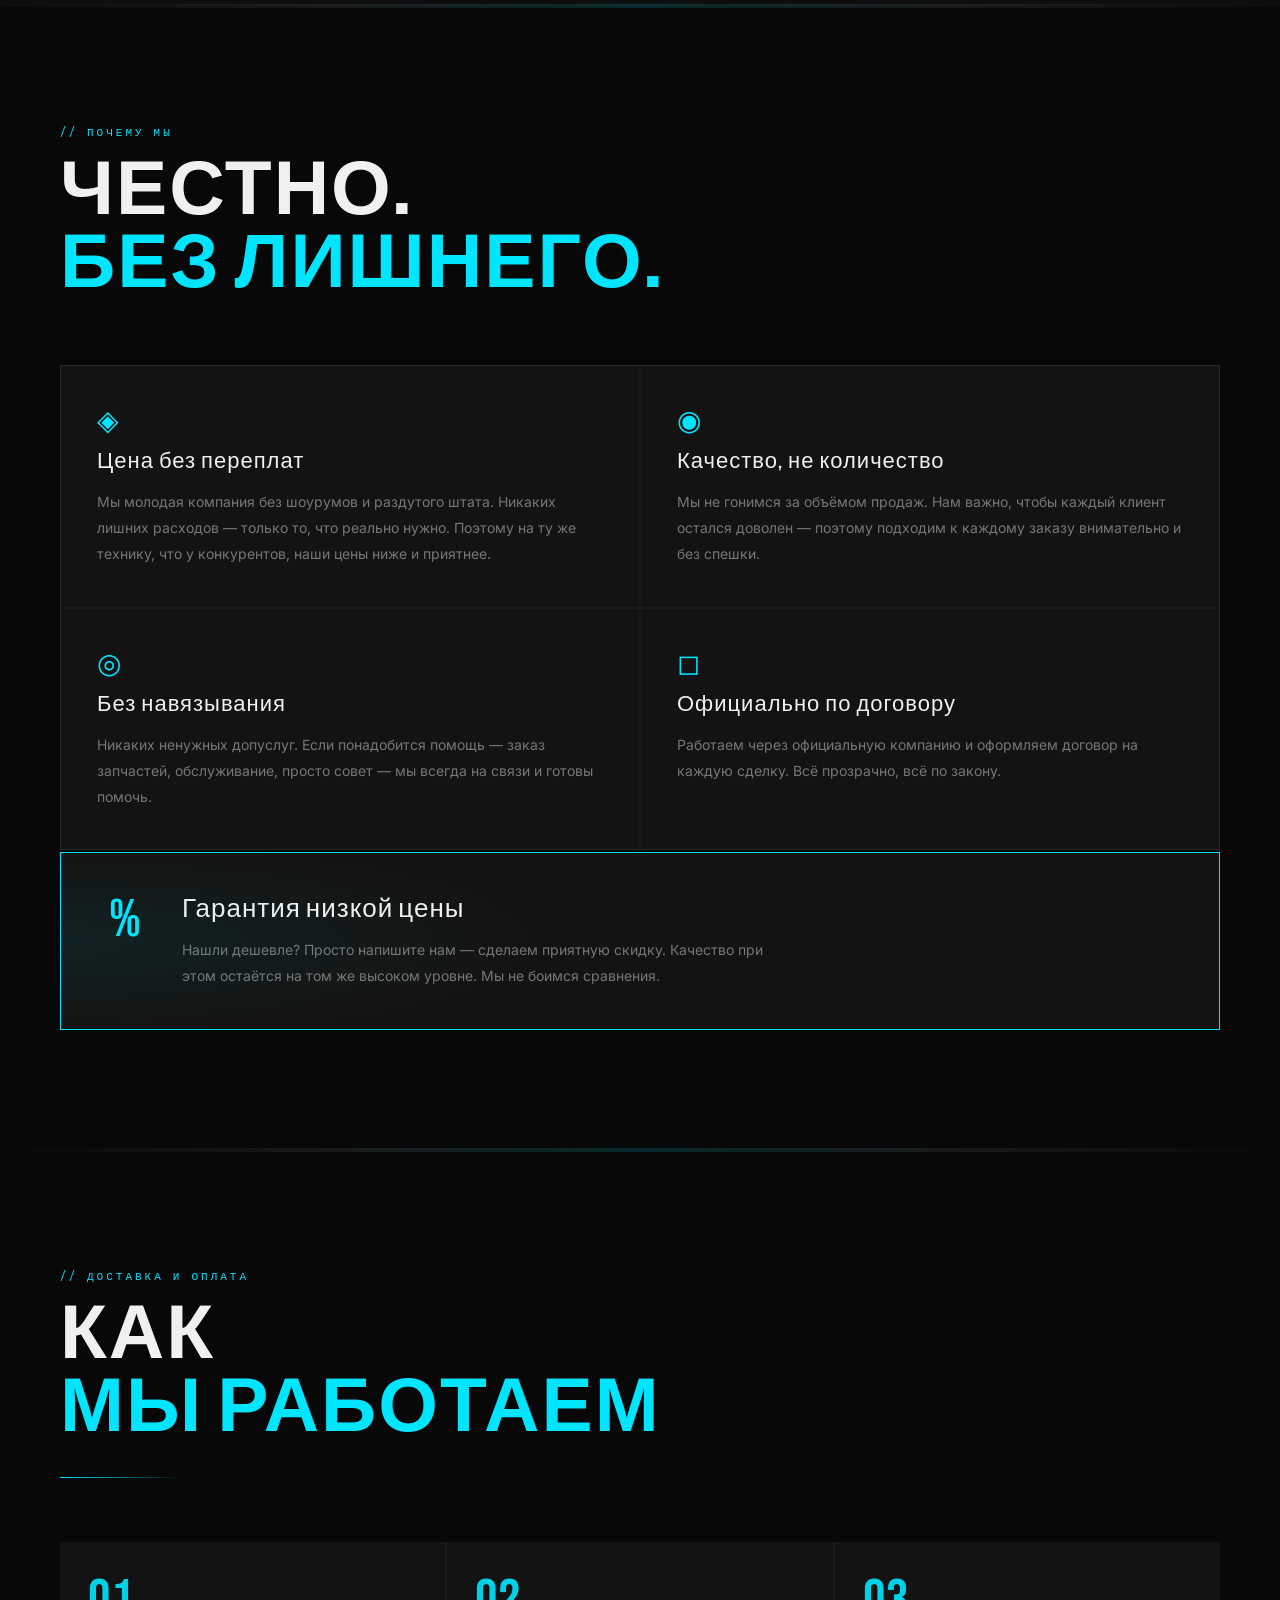
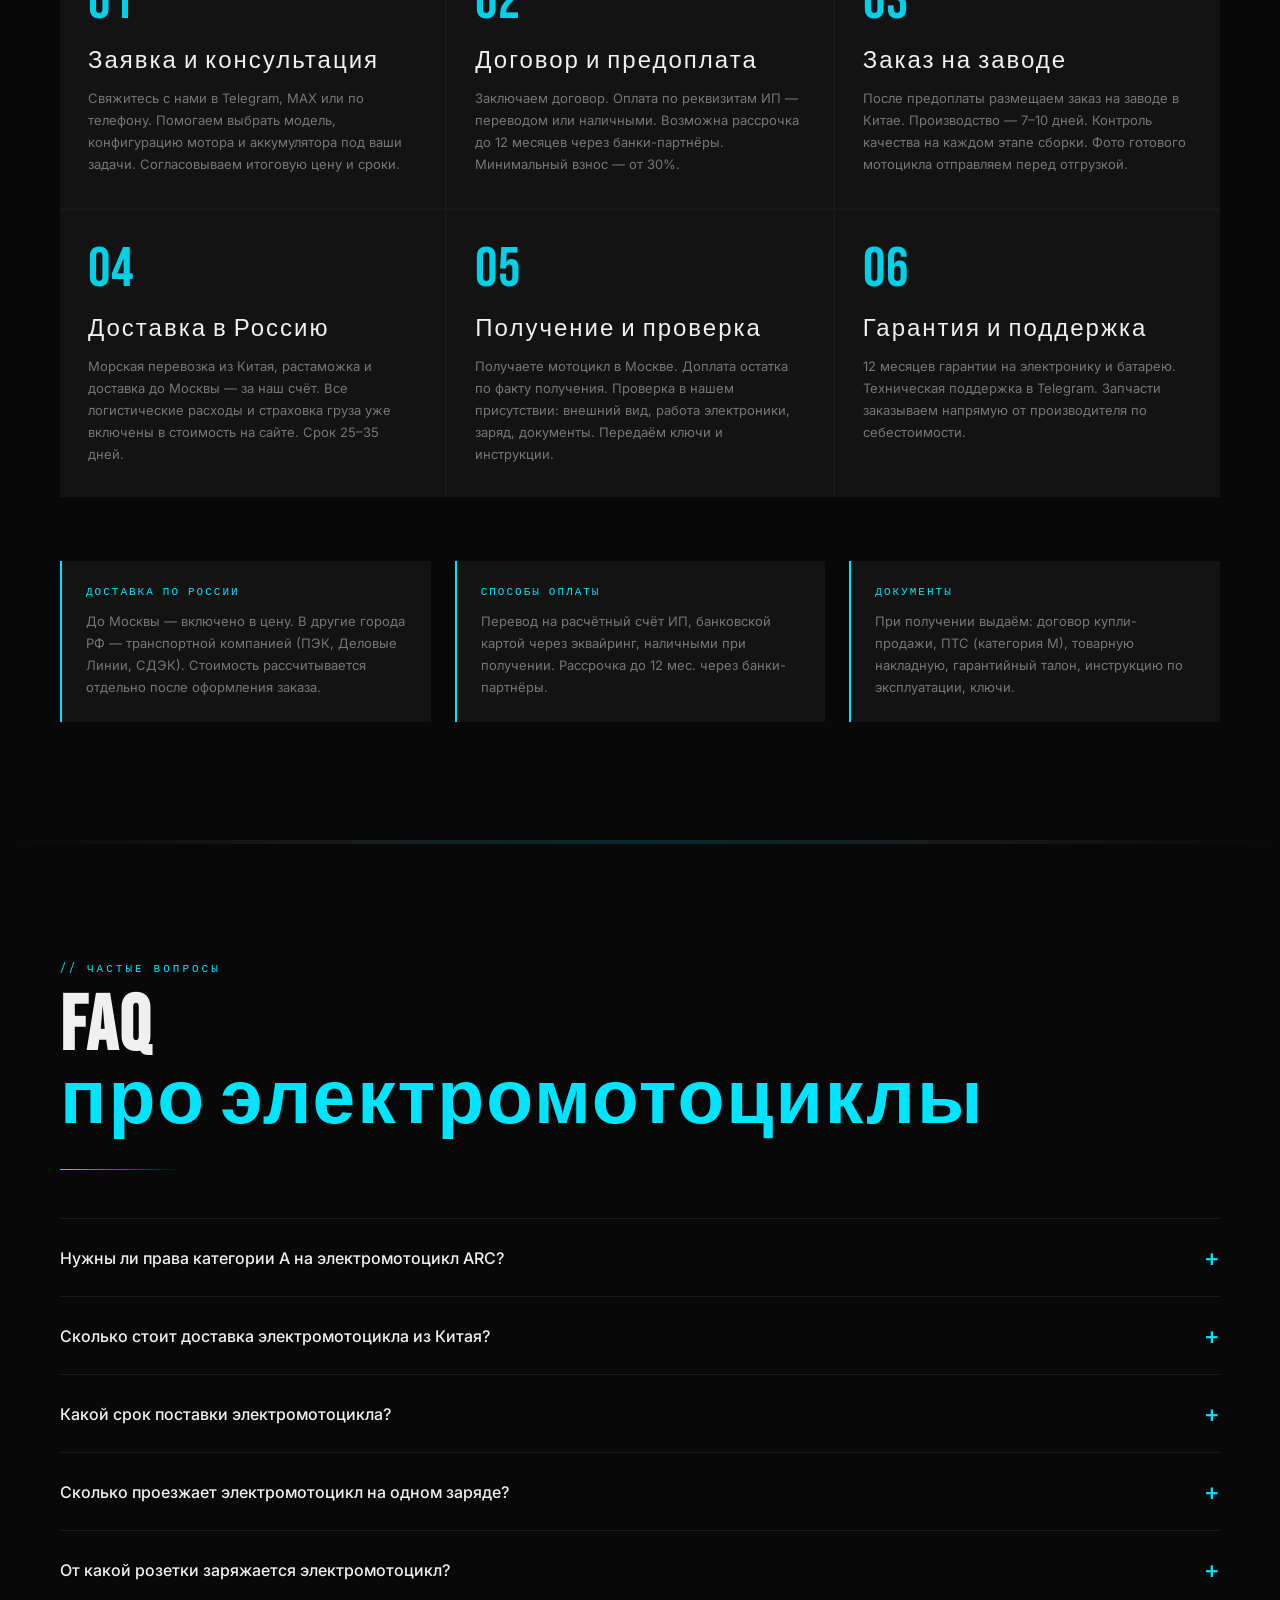
==== commit c2a36265: "add why-us section with price guarantee block Co-Authored-By: Claude Sonnet 4.6 <noreply@anthropic.c" ====
--- a/index.html
+++ b/index.html
@@ -933,6 +933,84 @@
     background: var(--arc);
     width: 0;
     transition: width 1.5s ease;
+  }
+
+  /* WHY US */
+  #why {
+    padding: 120px 60px;
+  }
+  .why-header {
+    margin-bottom: 64px;
+  }
+  .why-grid {
+    display: grid;
+    grid-template-columns: repeat(2, 1fr);
+    gap: 2px;
+    background: var(--border);
+    border: 1px solid var(--border);
+    margin-bottom: 2px;
+  }
+  .why-card {
+    background: var(--panel);
+    padding: 40px 36px;
+    display: flex;
+    flex-direction: column;
+    gap: 14px;
+  }
+  .why-card-icon {
+    font-size: 28px;
+    line-height: 1;
+    color: var(--arc);
+  }
+  .why-card-title {
+    font-family: 'Bebas Neue', sans-serif;
+    font-size: 22px;
+    letter-spacing: 1px;
+    color: var(--white);
+  }
+  .why-card-text {
+    font-size: 14px;
+    color: var(--muted);
+    line-height: 1.85;
+  }
+  .why-guarantee {
+    background: var(--panel);
+    border: 1px solid var(--arc);
+    padding: 40px 48px;
+    display: flex;
+    gap: 40px;
+    align-items: flex-start;
+    position: relative;
+    overflow: hidden;
+  }
+  .why-guarantee::before {
+    content: '';
+    position: absolute;
+    inset: 0;
+    background: radial-gradient(ellipse 60% 80% at 0% 50%, rgba(0,229,255,0.07) 0%, transparent 70%);
+    pointer-events: none;
+  }
+  .why-guarantee-badge {
+    font-family: 'Bebas Neue', sans-serif;
+    font-size: 54px;
+    color: var(--arc);
+    line-height: 1;
+    flex-shrink: 0;
+    letter-spacing: 1px;
+  }
+  .why-guarantee-body {}
+  .why-guarantee-title {
+    font-family: 'Bebas Neue', sans-serif;
+    font-size: 26px;
+    color: var(--white);
+    letter-spacing: 1px;
+    margin-bottom: 12px;
+  }
+  .why-guarantee-text {
+    font-size: 14px;
+    color: var(--muted);
+    line-height: 1.85;
+    max-width: 600px;
   }
 
   /* DELIVERY */
@@ -1489,6 +1567,12 @@
     .spec-item { padding: 18px; }
     .spec-item-num { font-size: 30px; }
     .spec-item-num em { font-size: 16px; }
+
+    /* WHY US */
+    #why { padding: 80px 20px; }
+    .why-grid { grid-template-columns: 1fr; }
+    .why-guarantee { flex-direction: column; gap: 16px; padding: 28px 24px; }
+    .why-guarantee-badge { font-size: 40px; }
 
     /* CTA */
     #cta { padding: 80px 20px; }
@@ -1633,6 +1717,7 @@
   <ul class="nav-links">
     <li><a href="#models">Модели</a></li>
     <li><a href="#delivery">Доставка</a></li>
+    <li><a href="#why">Почему мы</a></li>
     <li><a href="#about">О бренде</a></li>
     <li><a href="/blog/">Блог</a></li>
     <li><a href="#faq">FAQ</a></li>
@@ -1714,7 +1799,7 @@
   <div class="section-header">
     <div>
       <div class="sec-label reveal">// линейка моделей</div>
-      <h2 class="reveal reveal-delay-1">ВЫБЕРИ<br><span>СВОЮ ДУГУ</span></h2>
+      <h2 class="reveal reveal-delay-1">ВЫБЕРИ<br><span>СВОЮ СВОБОДУ</span></h2>
     </div>
     <a href="#" class="btn-ghost reveal" style="margin-bottom: 12px">Все модели →</a>
   </div>
@@ -2639,6 +2724,47 @@
     </div>
   </div>
   <div class="sticker-track bottom" id="track-bottom-about"></div>
+</section>
+
+<!-- WHY US -->
+<section id="why" class="track-section">
+  <div class="sticker-track top" id="track-top-why"></div>
+  <div class="why-header">
+    <div class="sec-label reveal">// почему мы</div>
+    <h2 class="reveal reveal-delay-1">ЧЕСТНО.<br><span>БЕЗ ЛИШНЕГО.</span></h2>
+  </div>
+
+  <div class="why-grid">
+    <div class="why-card reveal">
+      <div class="why-card-icon">◈</div>
+      <div class="why-card-title">Цена без переплат</div>
+      <div class="why-card-text">Мы молодая компания без шоурумов и раздутого штата. Никаких лишних расходов — только то, что реально нужно. Поэтому на ту же технику, что у конкурентов, наши цены ниже и приятнее.</div>
+    </div>
+    <div class="why-card reveal reveal-delay-1">
+      <div class="why-card-icon">◉</div>
+      <div class="why-card-title">Качество, не количество</div>
+      <div class="why-card-text">Мы не гонимся за объёмом продаж. Нам важно, чтобы каждый клиент остался доволен — поэтому подходим к каждому заказу внимательно и без спешки.</div>
+    </div>
+    <div class="why-card reveal reveal-delay-2">
+      <div class="why-card-icon">◎</div>
+      <div class="why-card-title">Без навязывания</div>
+      <div class="why-card-text">Никаких ненужных допуслуг. Если понадобится помощь — заказ запчастей, обслуживание, просто совет — мы всегда на связи и готовы помочь.</div>
+    </div>
+    <div class="why-card reveal reveal-delay-3">
+      <div class="why-card-icon">◻</div>
+      <div class="why-card-title">Официально по договору</div>
+      <div class="why-card-text">Работаем через официальную компанию и оформляем договор на каждую сделку. Всё прозрачно, всё по закону.</div>
+    </div>
+  </div>
+
+  <div class="why-guarantee reveal">
+    <div class="why-guarantee-badge">%</div>
+    <div class="why-guarantee-body">
+      <div class="why-guarantee-title">Гарантия низкой цены</div>
+      <div class="why-guarantee-text">Нашли дешевле? Просто напишите нам — сделаем приятную скидку. Качество при этом остаётся на том же высоком уровне. Мы не боимся сравнения.</div>
+    </div>
+  </div>
+  <div class="sticker-track bottom" id="track-bottom-why"></div>
 </section>
 
 <!-- DELIVERY -->
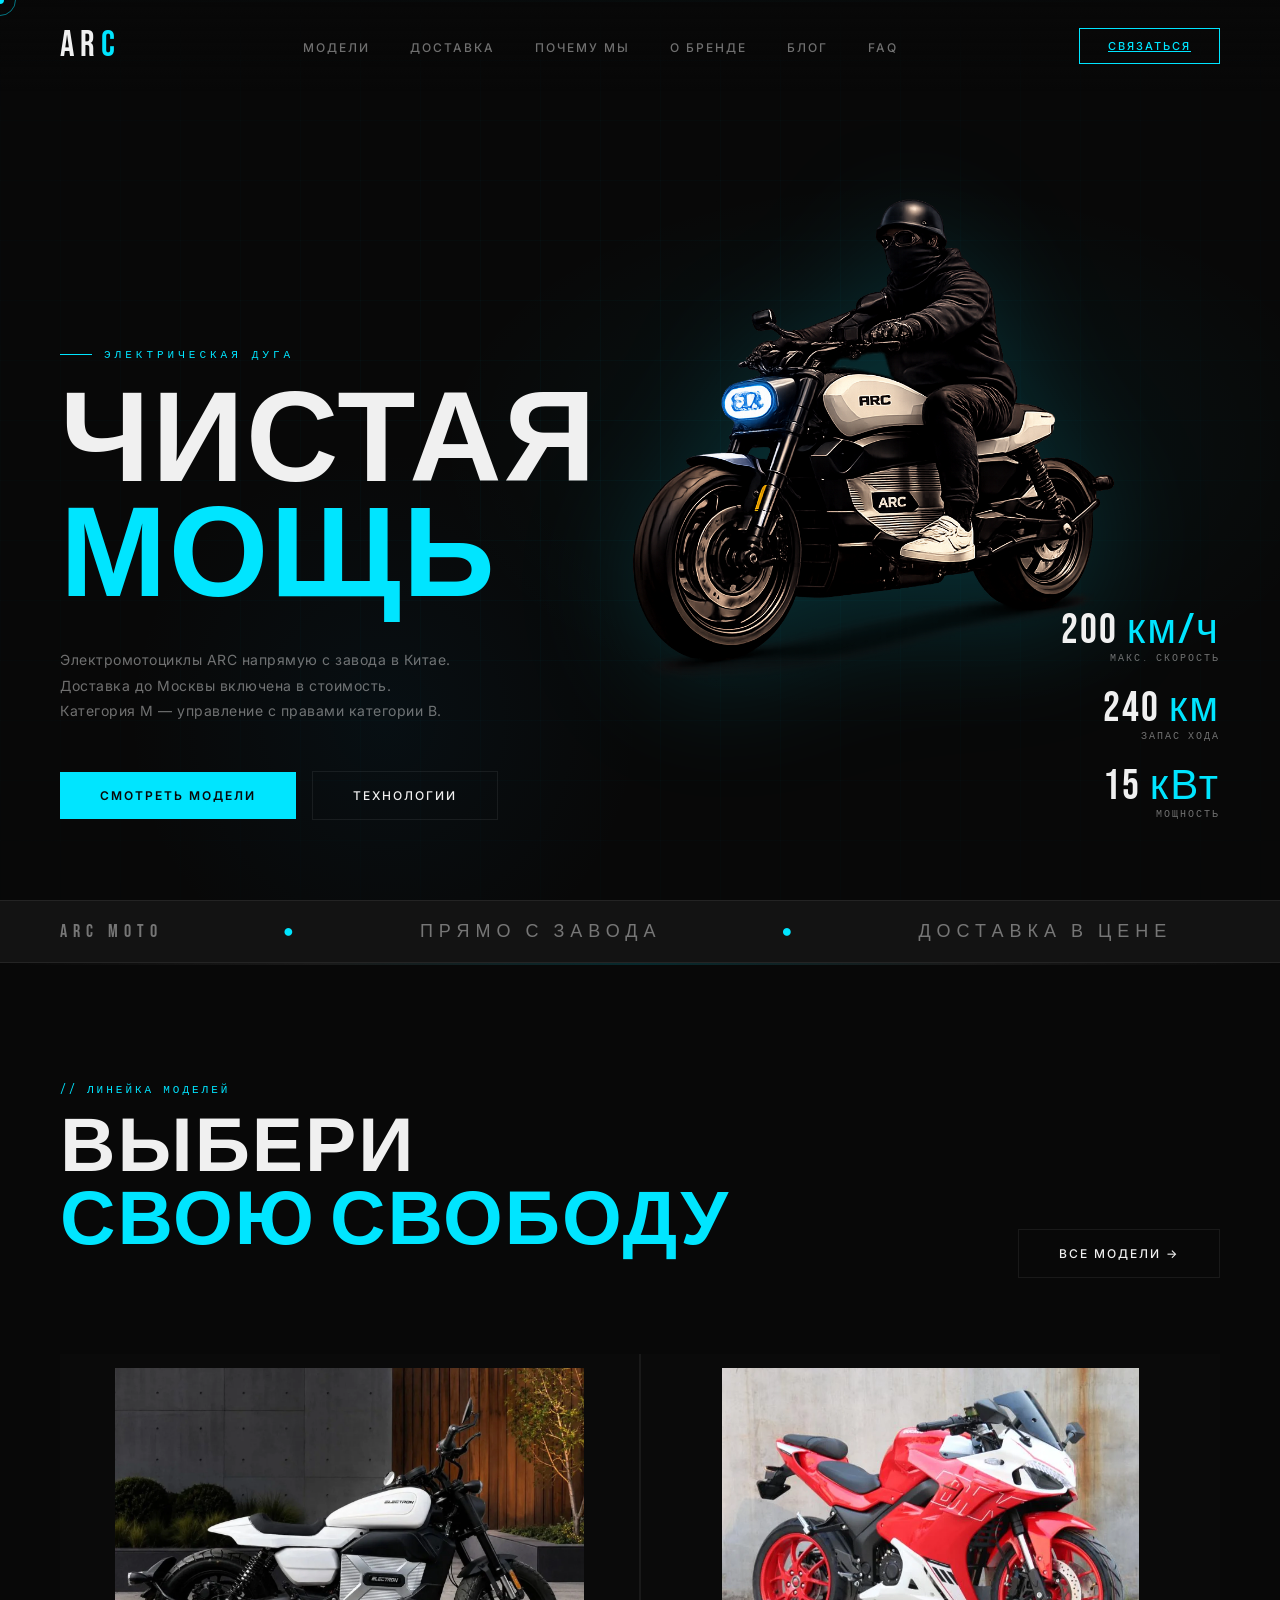
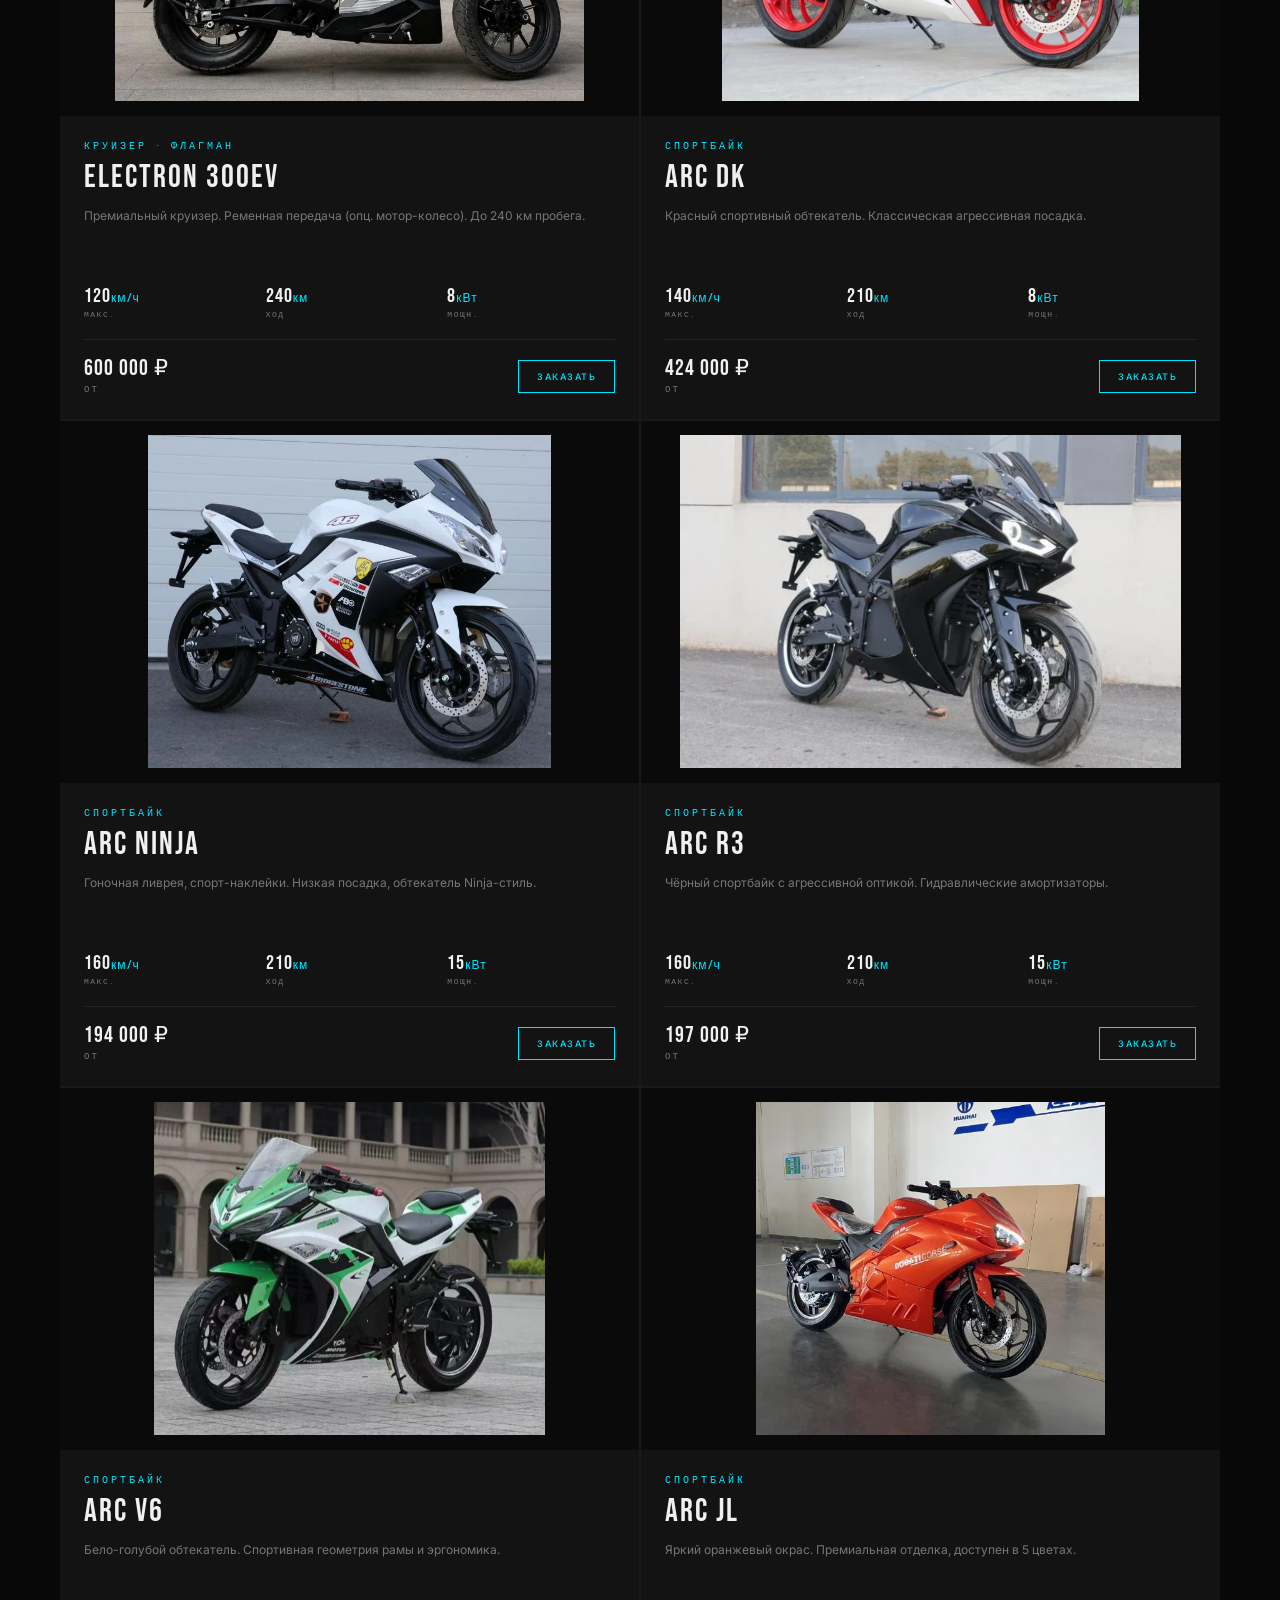
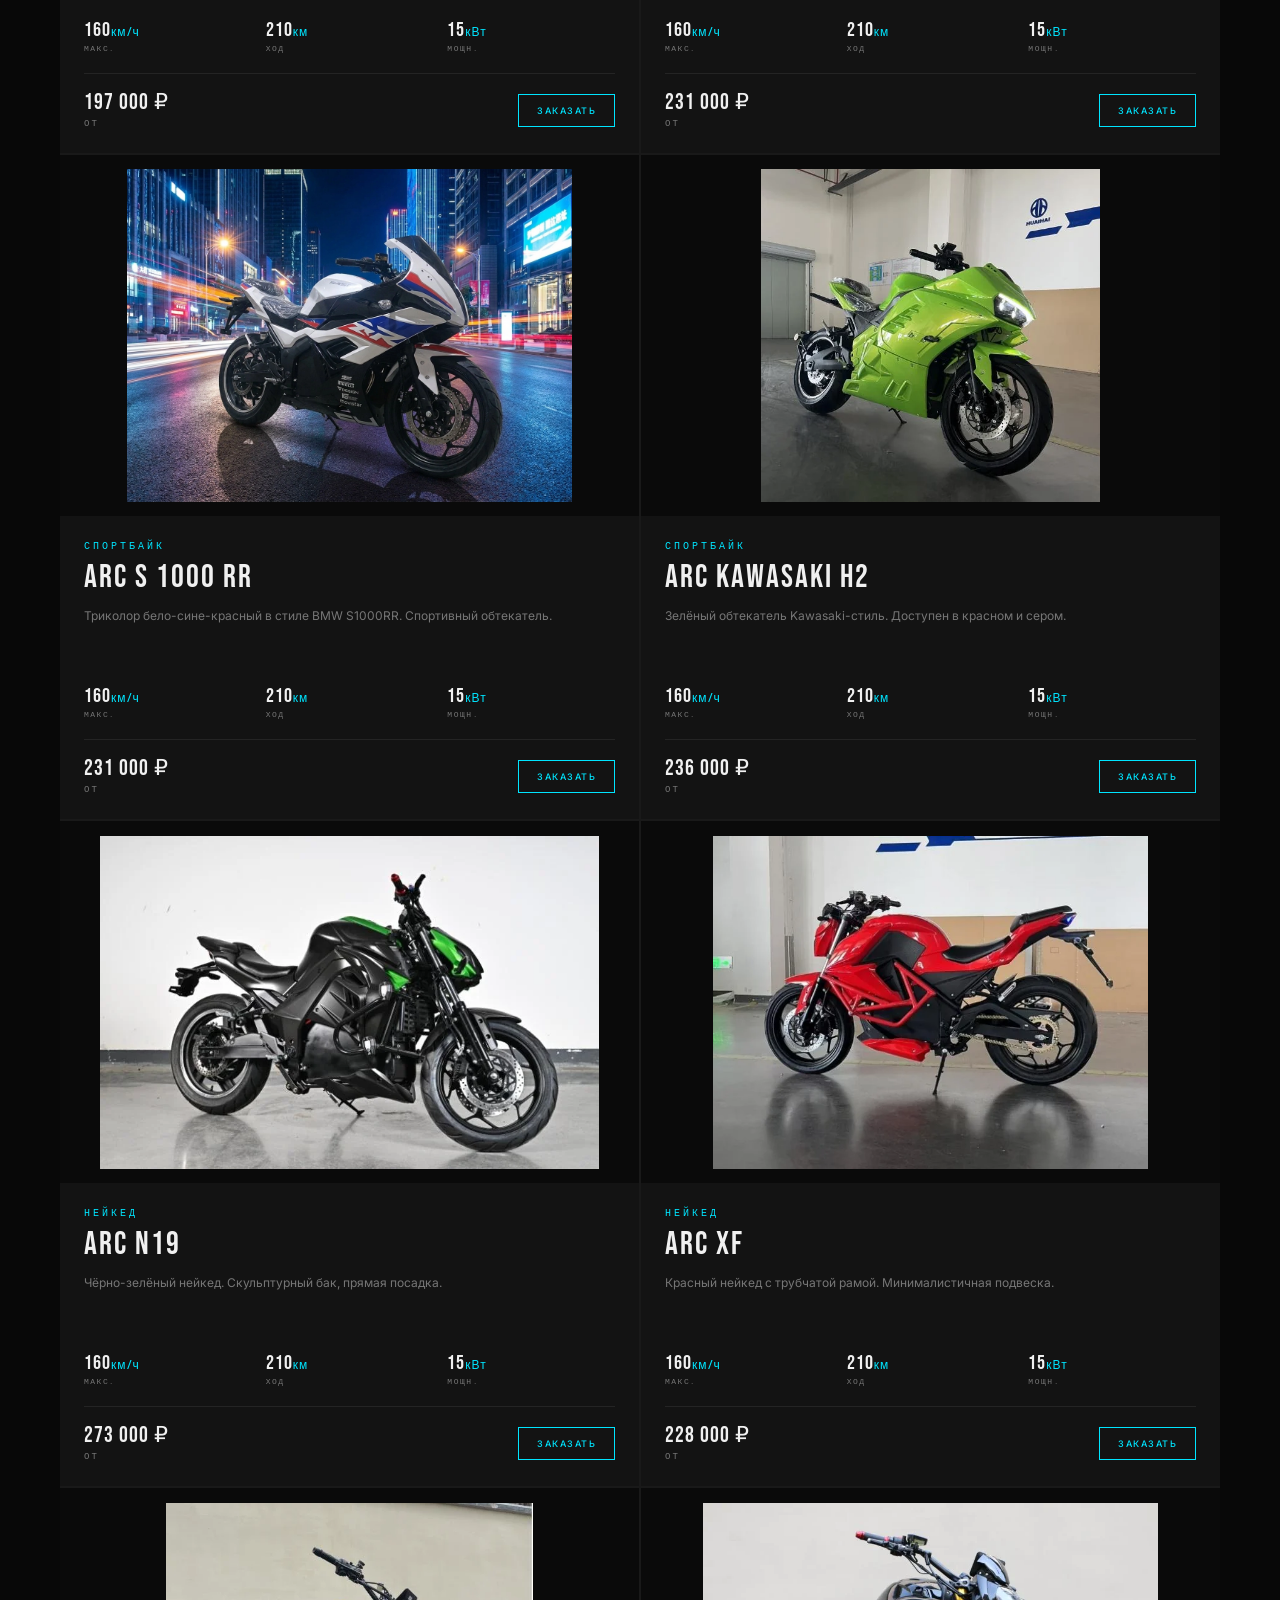
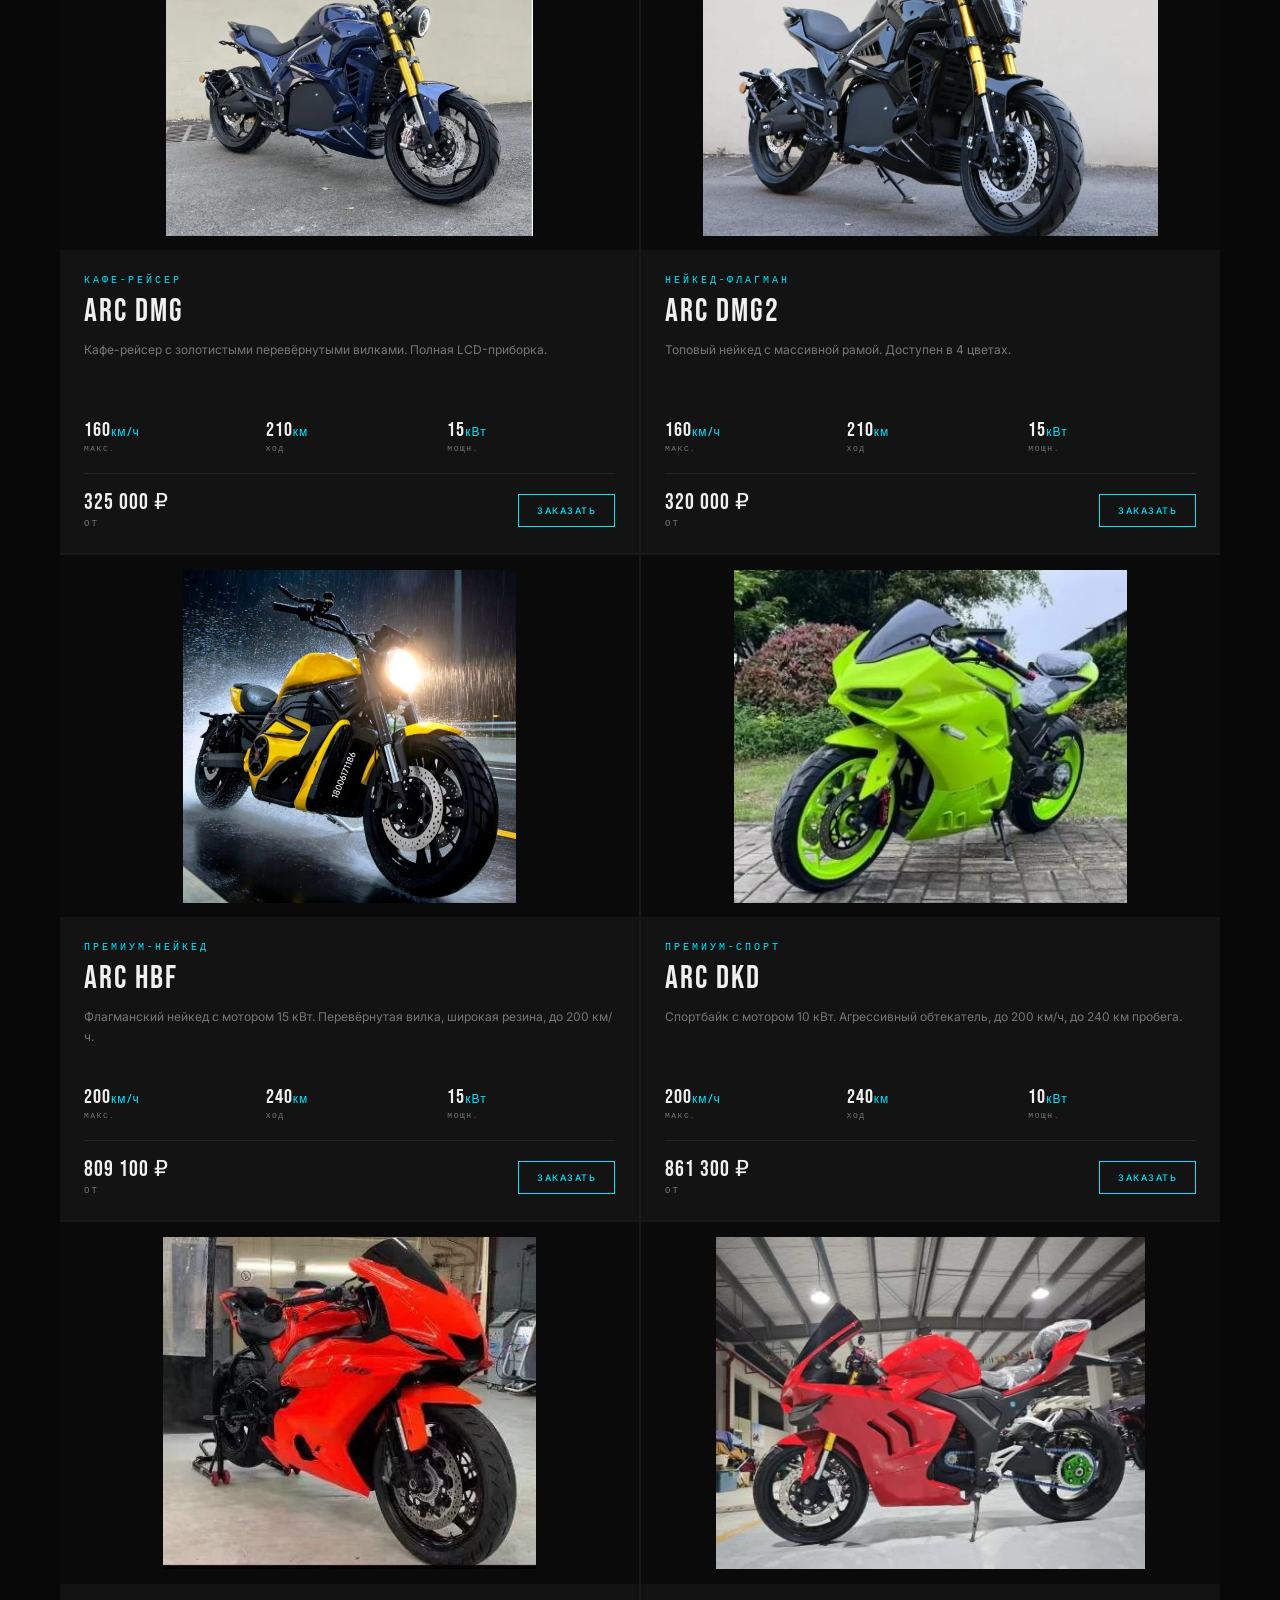
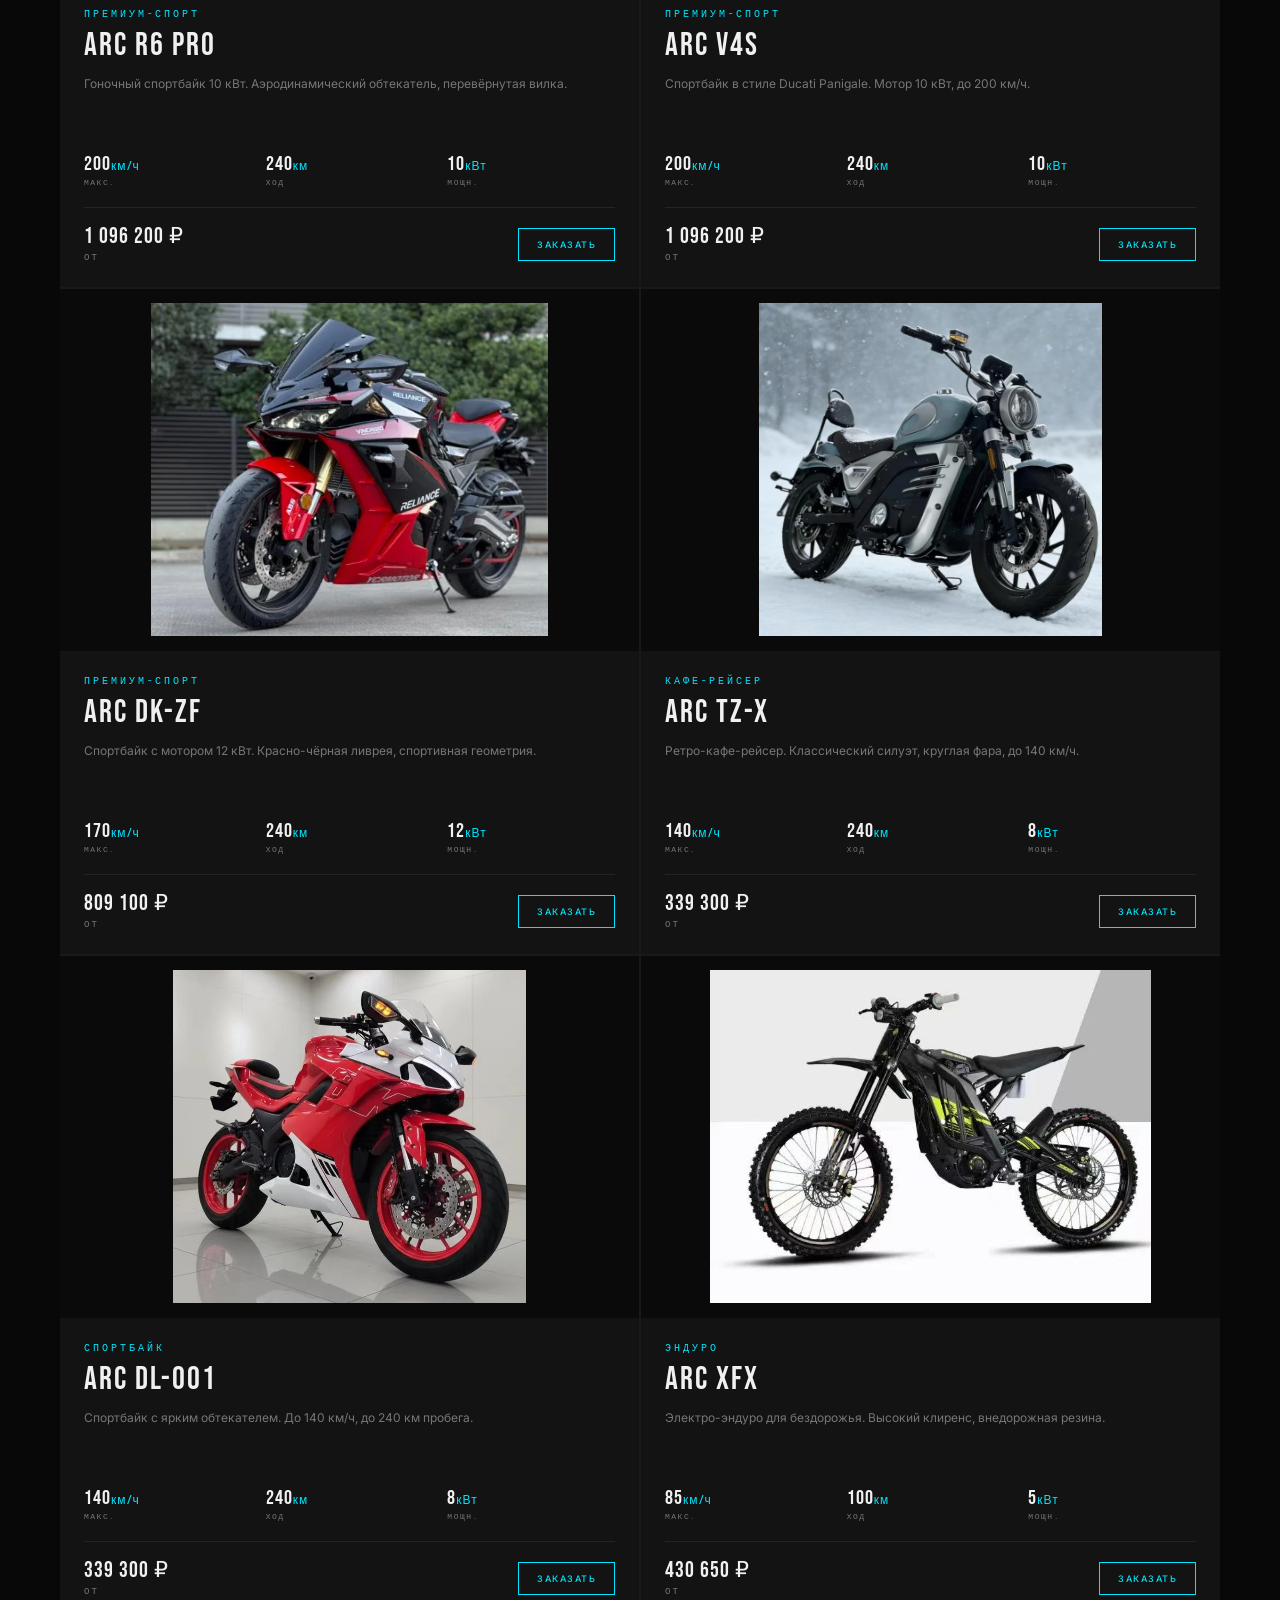
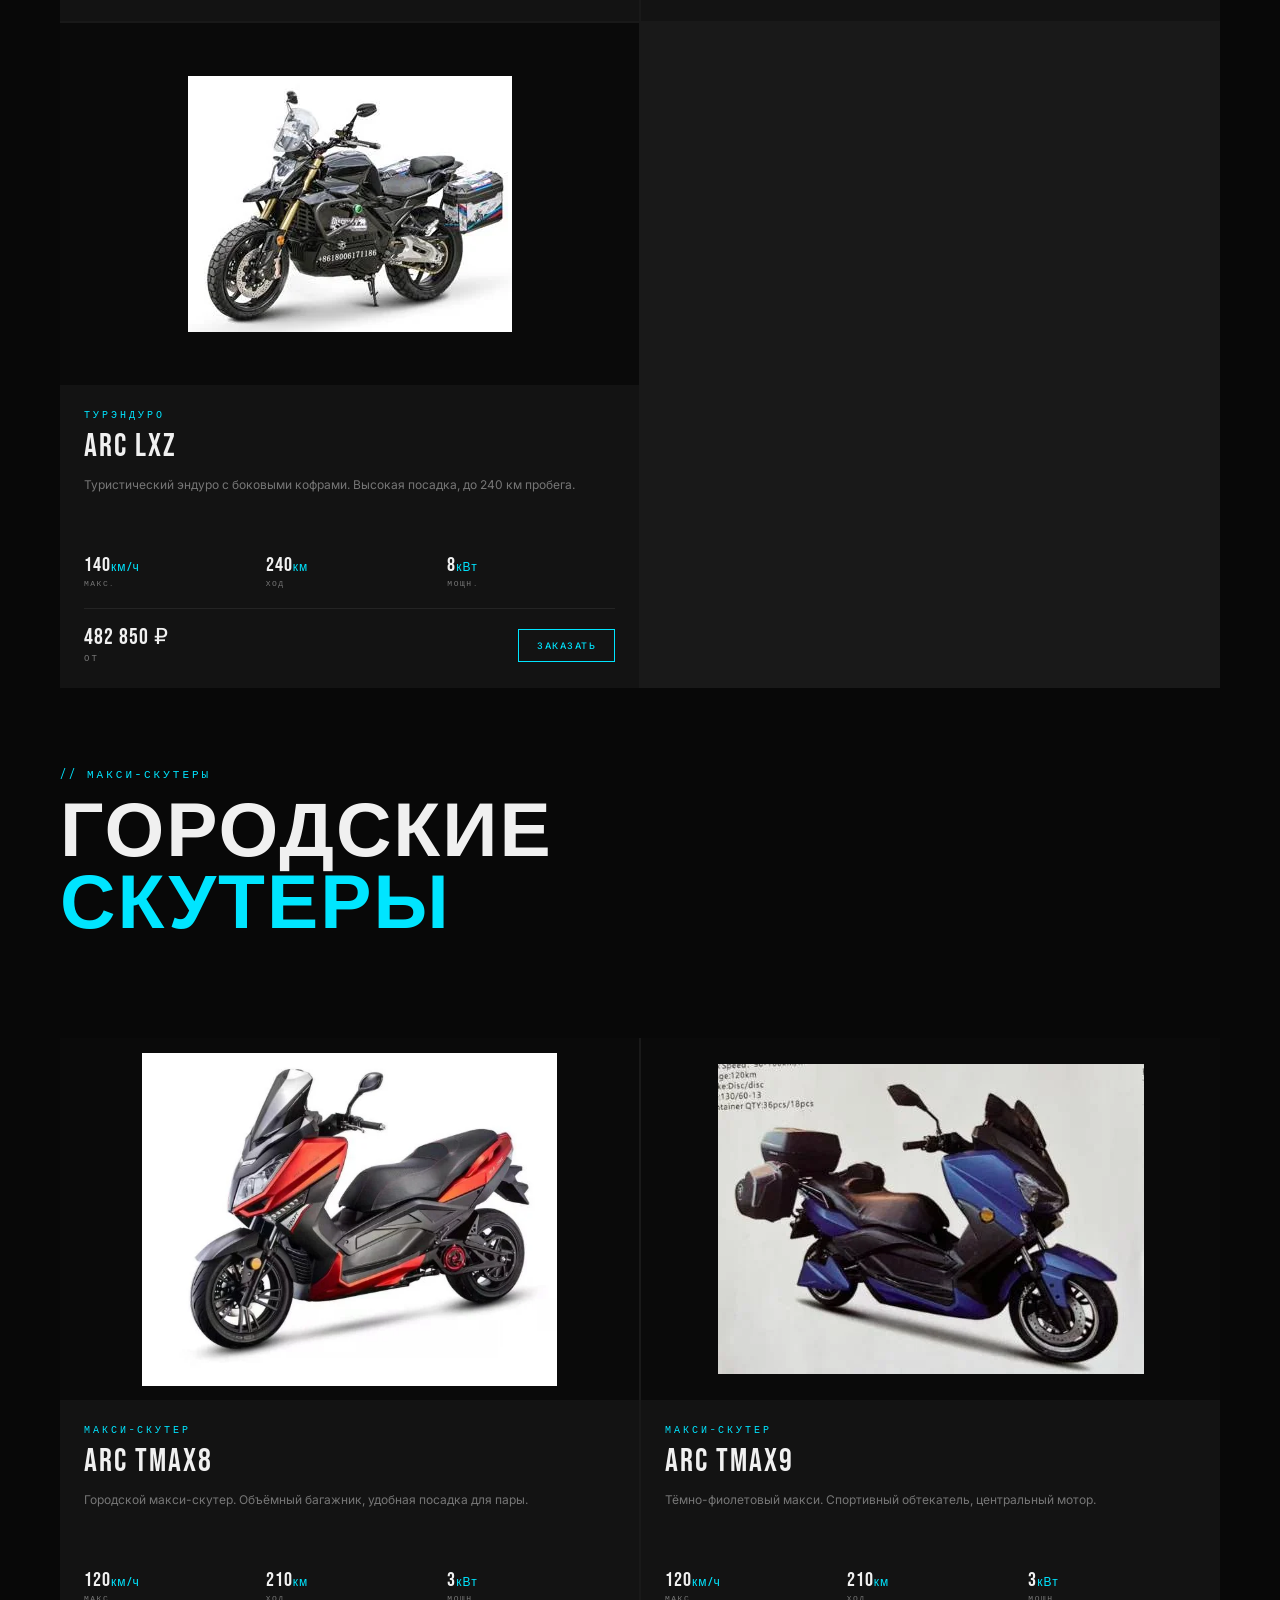
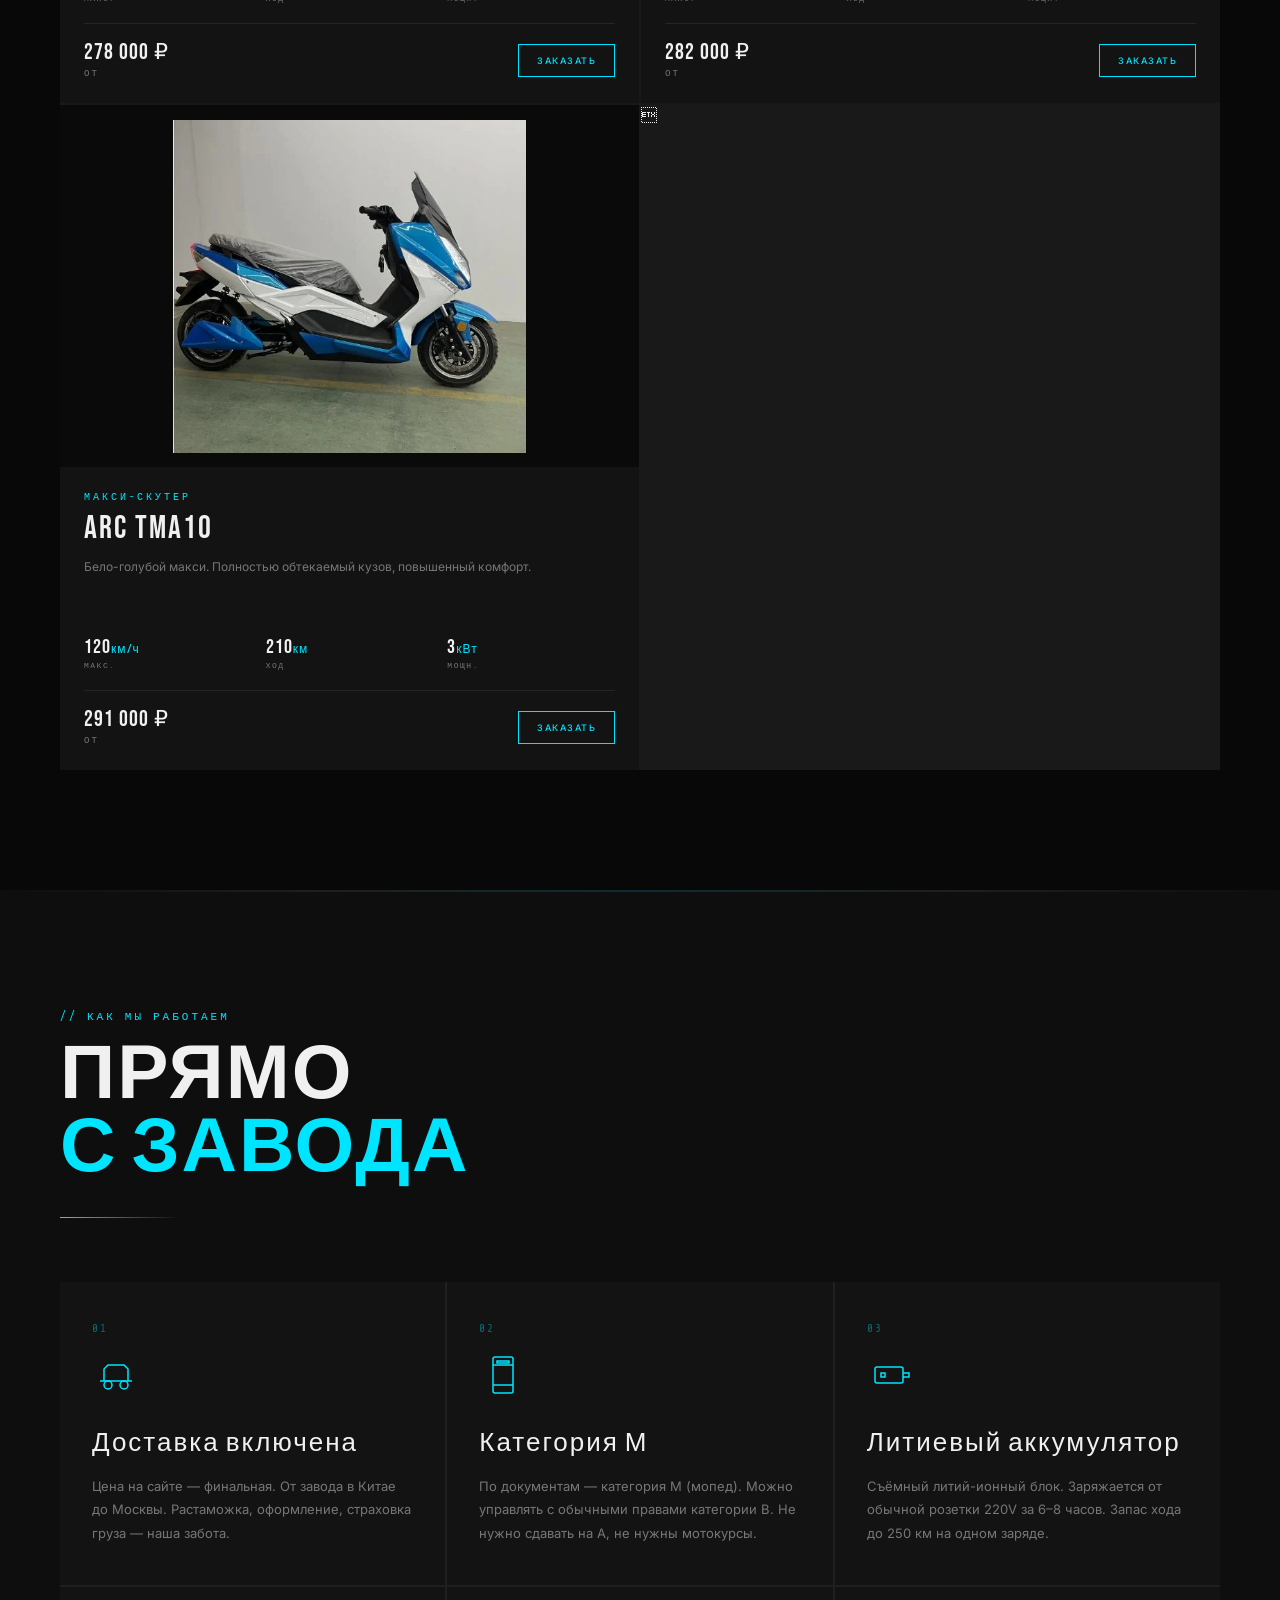
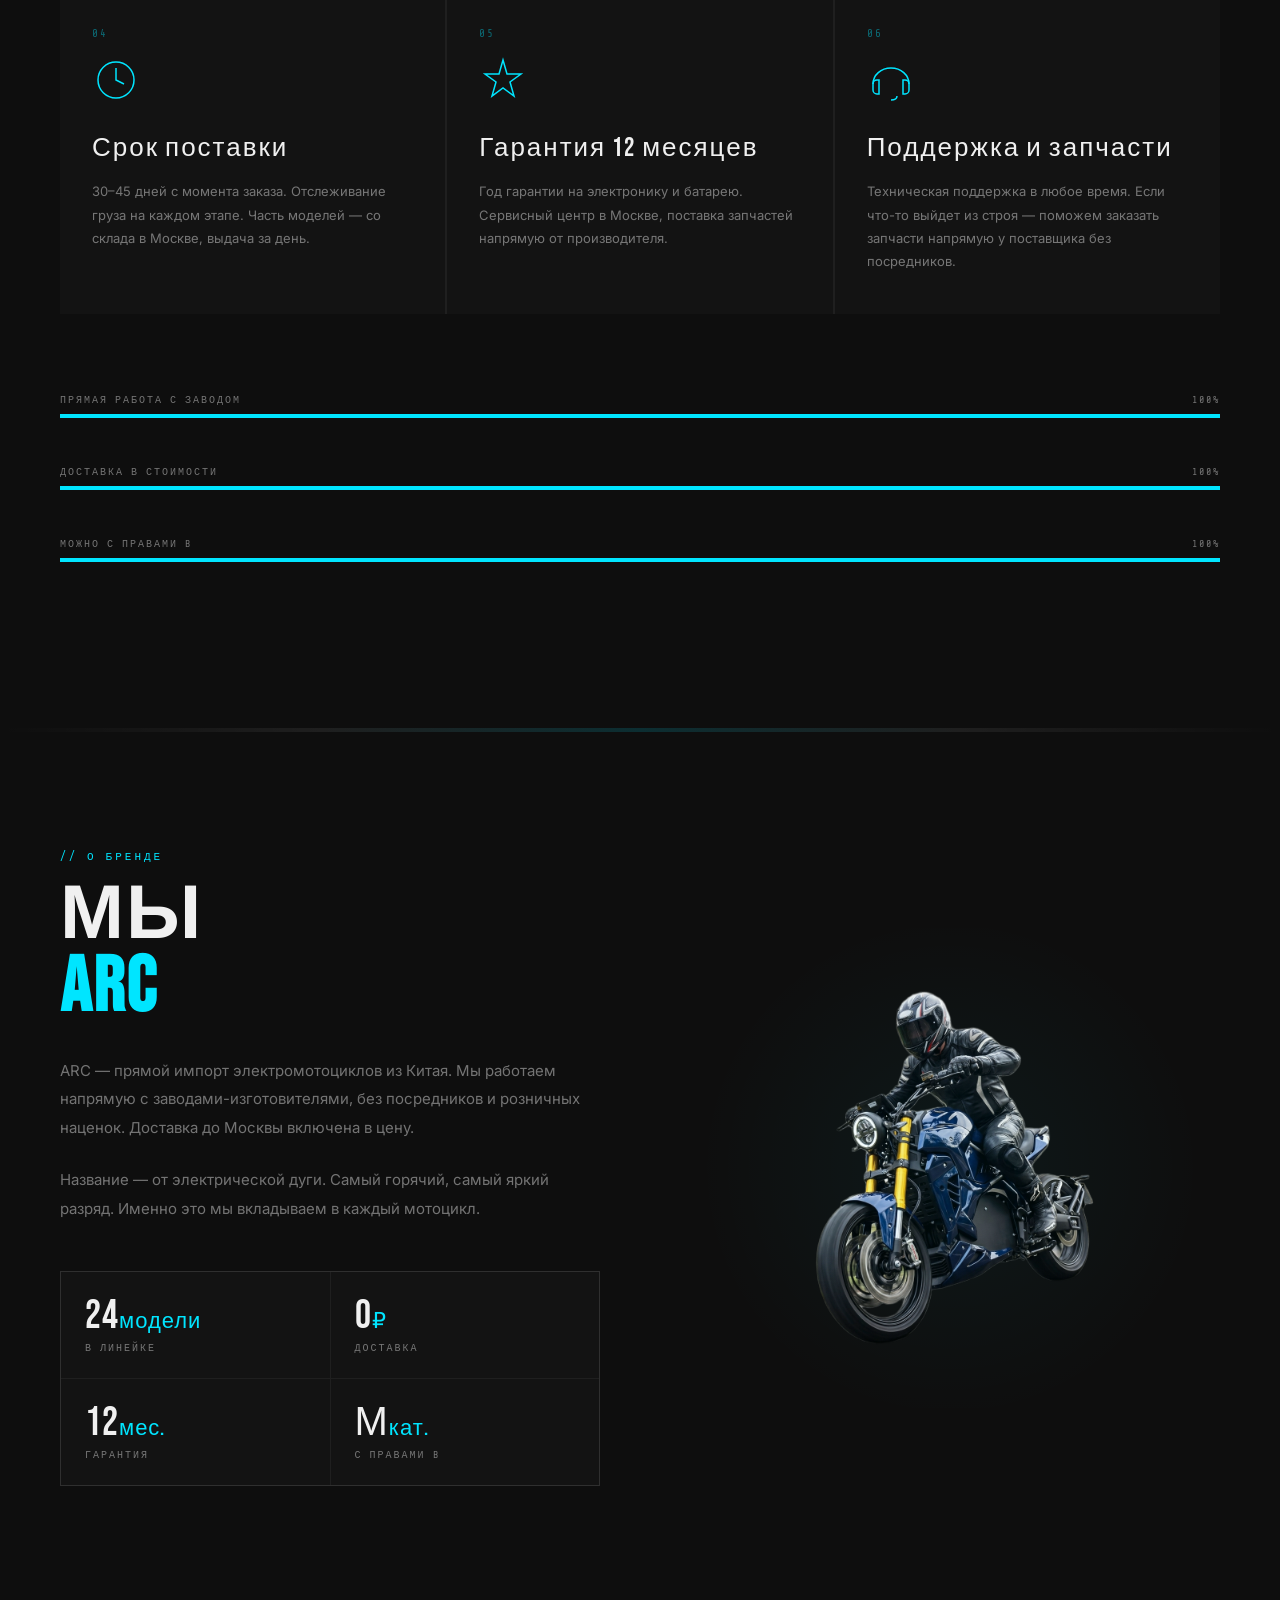
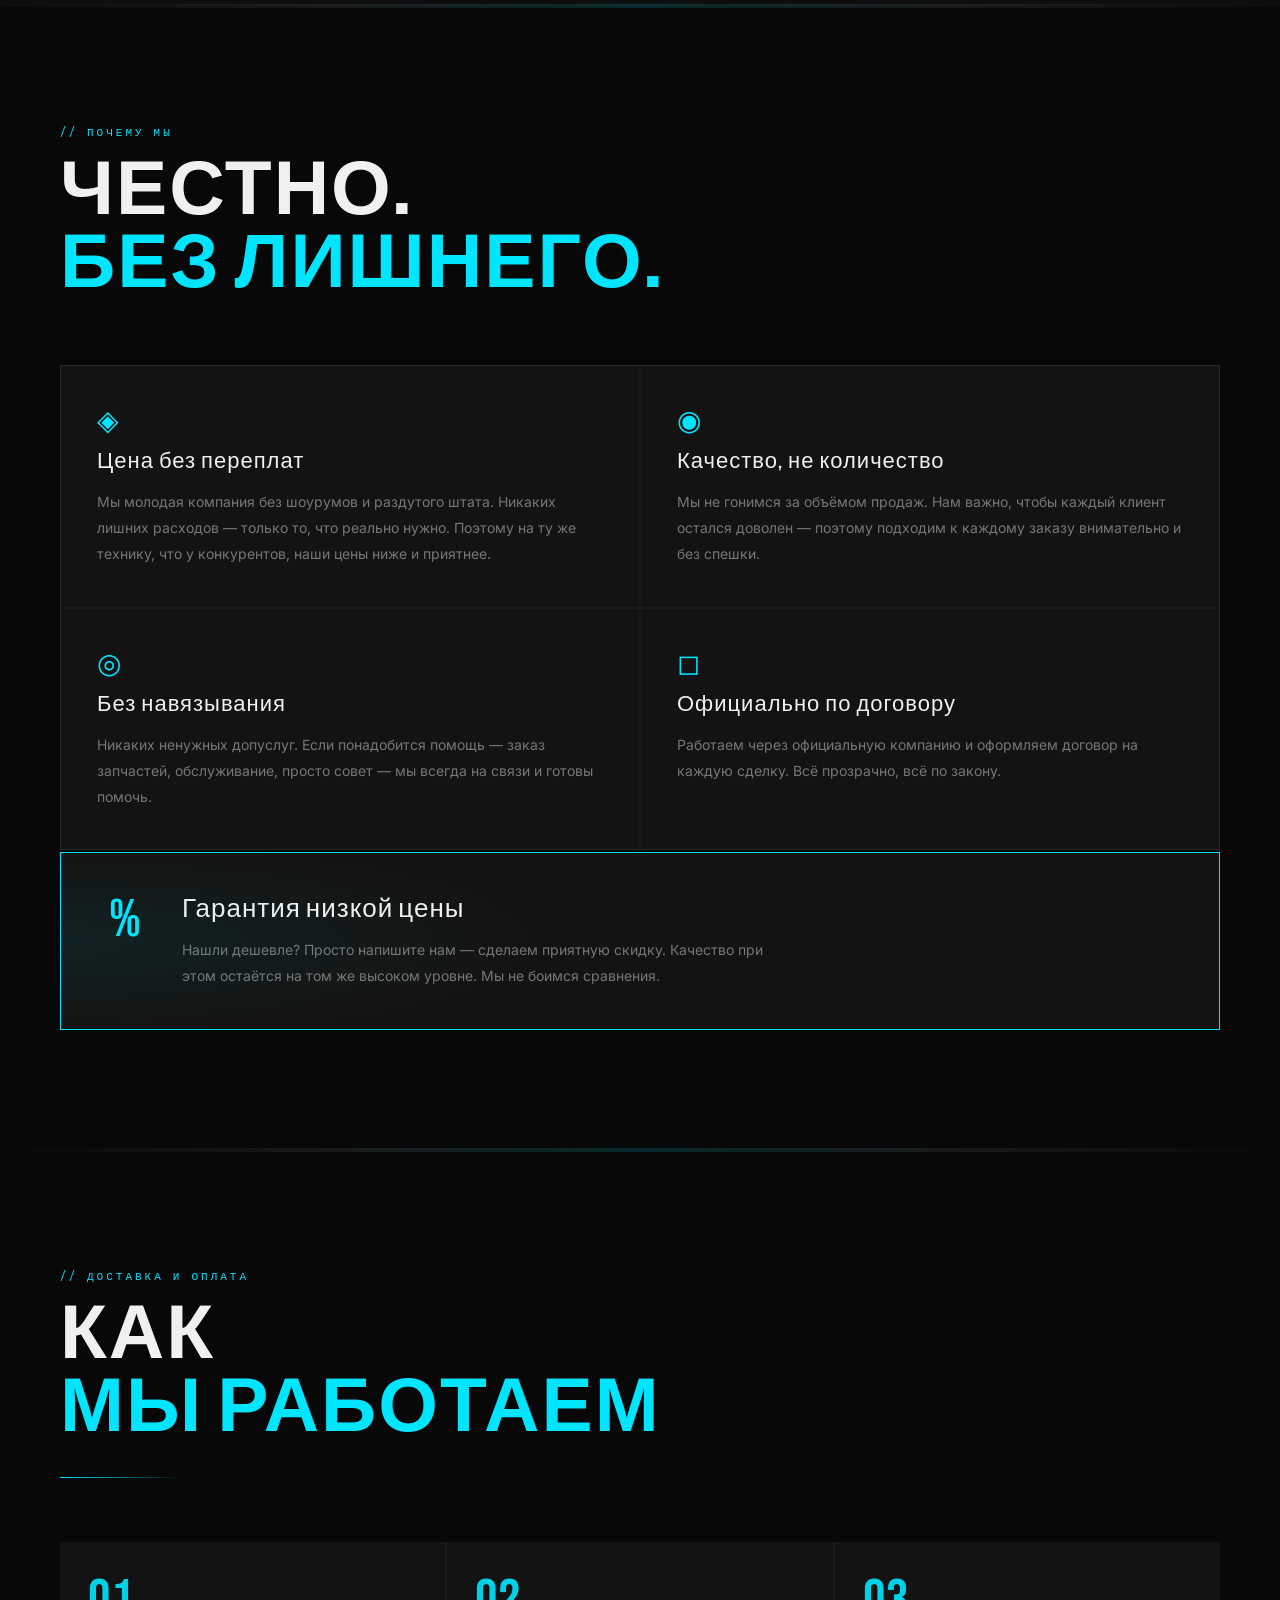
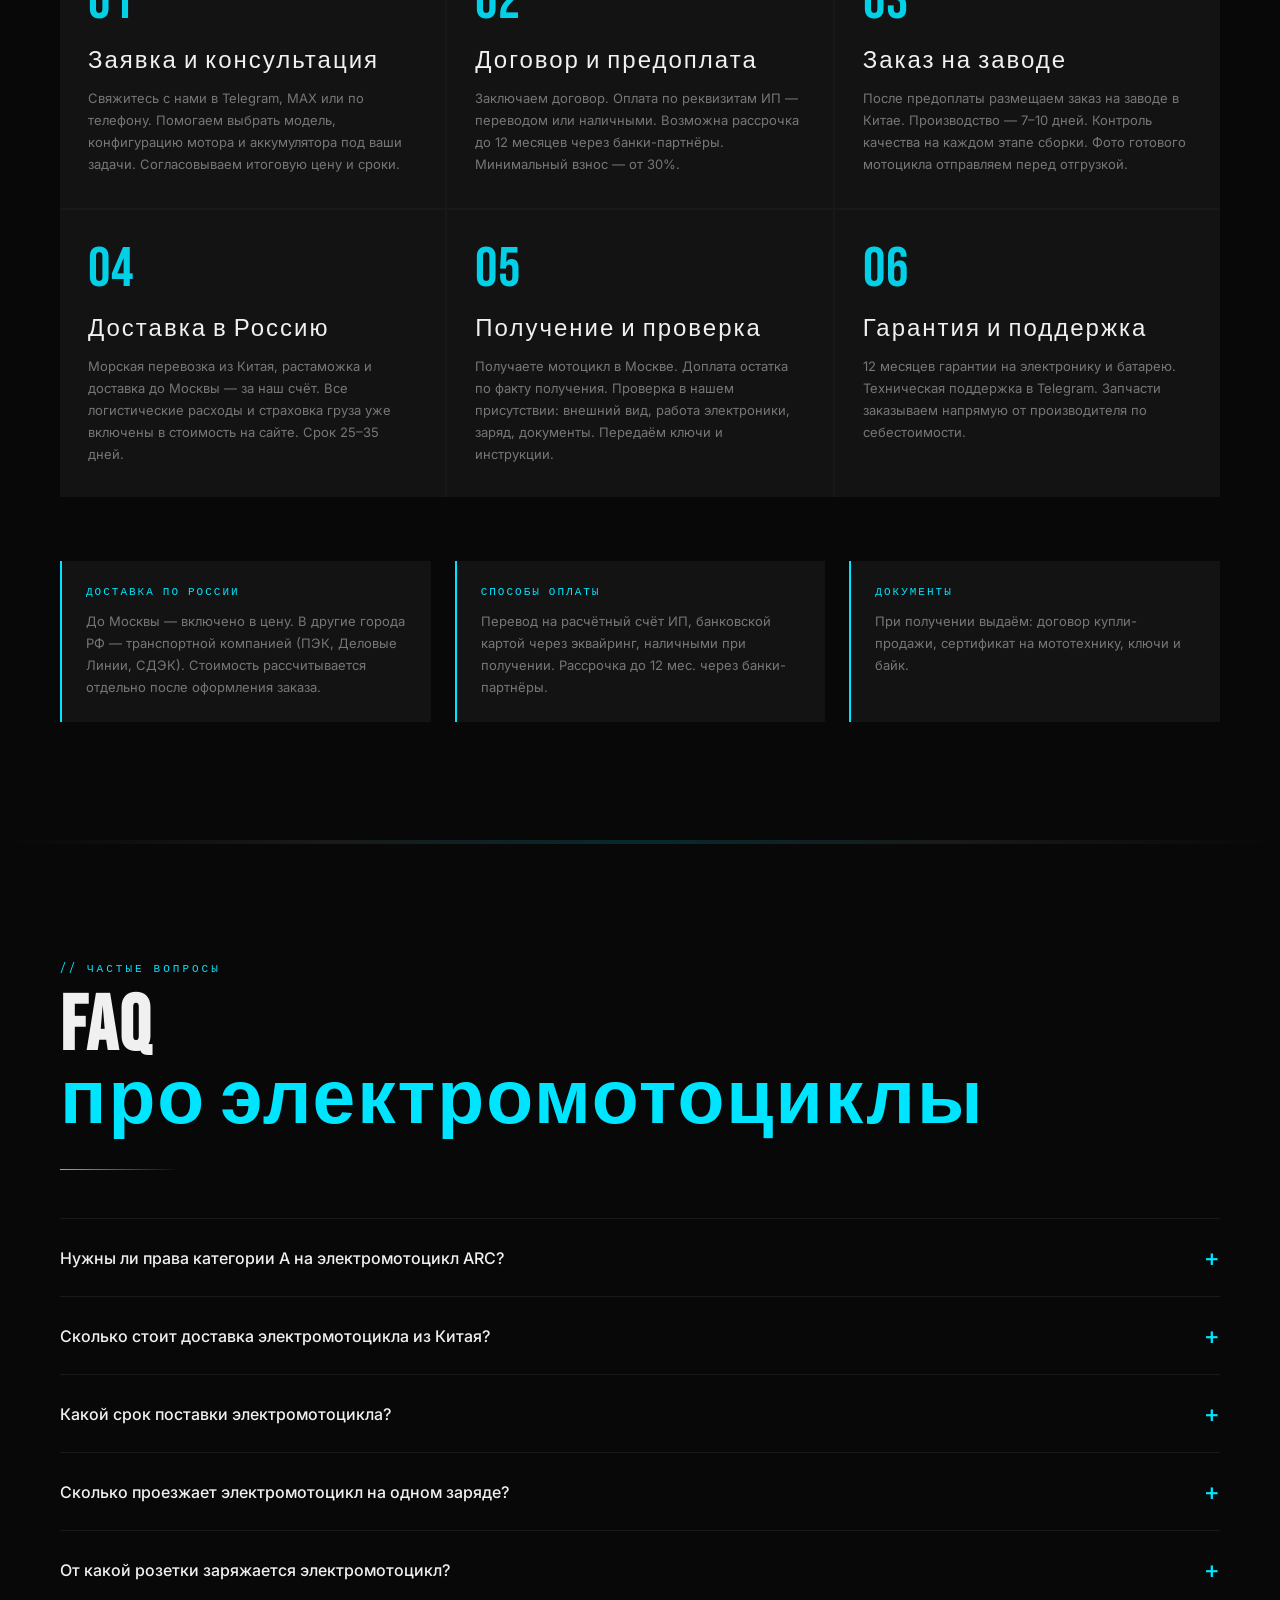
==== commit e0f9e6d8: "update delivery docs list: remove PTS, invoice, warranty card Co-Authored-By: Claude Sonnet 4.6 <nor" ====
--- a/index.html
+++ b/index.html
@@ -2818,7 +2818,7 @@
     </div>
     <div class="delivery-note">
       <div class="delivery-note-title">Документы</div>
-      <div class="delivery-note-text">При получении выдаём: договор купли-продажи, ПТС (категория М), товарную накладную, гарантийный талон, инструкцию по эксплуатации, ключи.</div>
+      <div class="delivery-note-text">При получении выдаём: договор купли-продажи, сертификат на мототехнику, ключи и байк.</div>
     </div>
   </div>
   <div class="sticker-track bottom" id="track-bottom-delivery"></div>
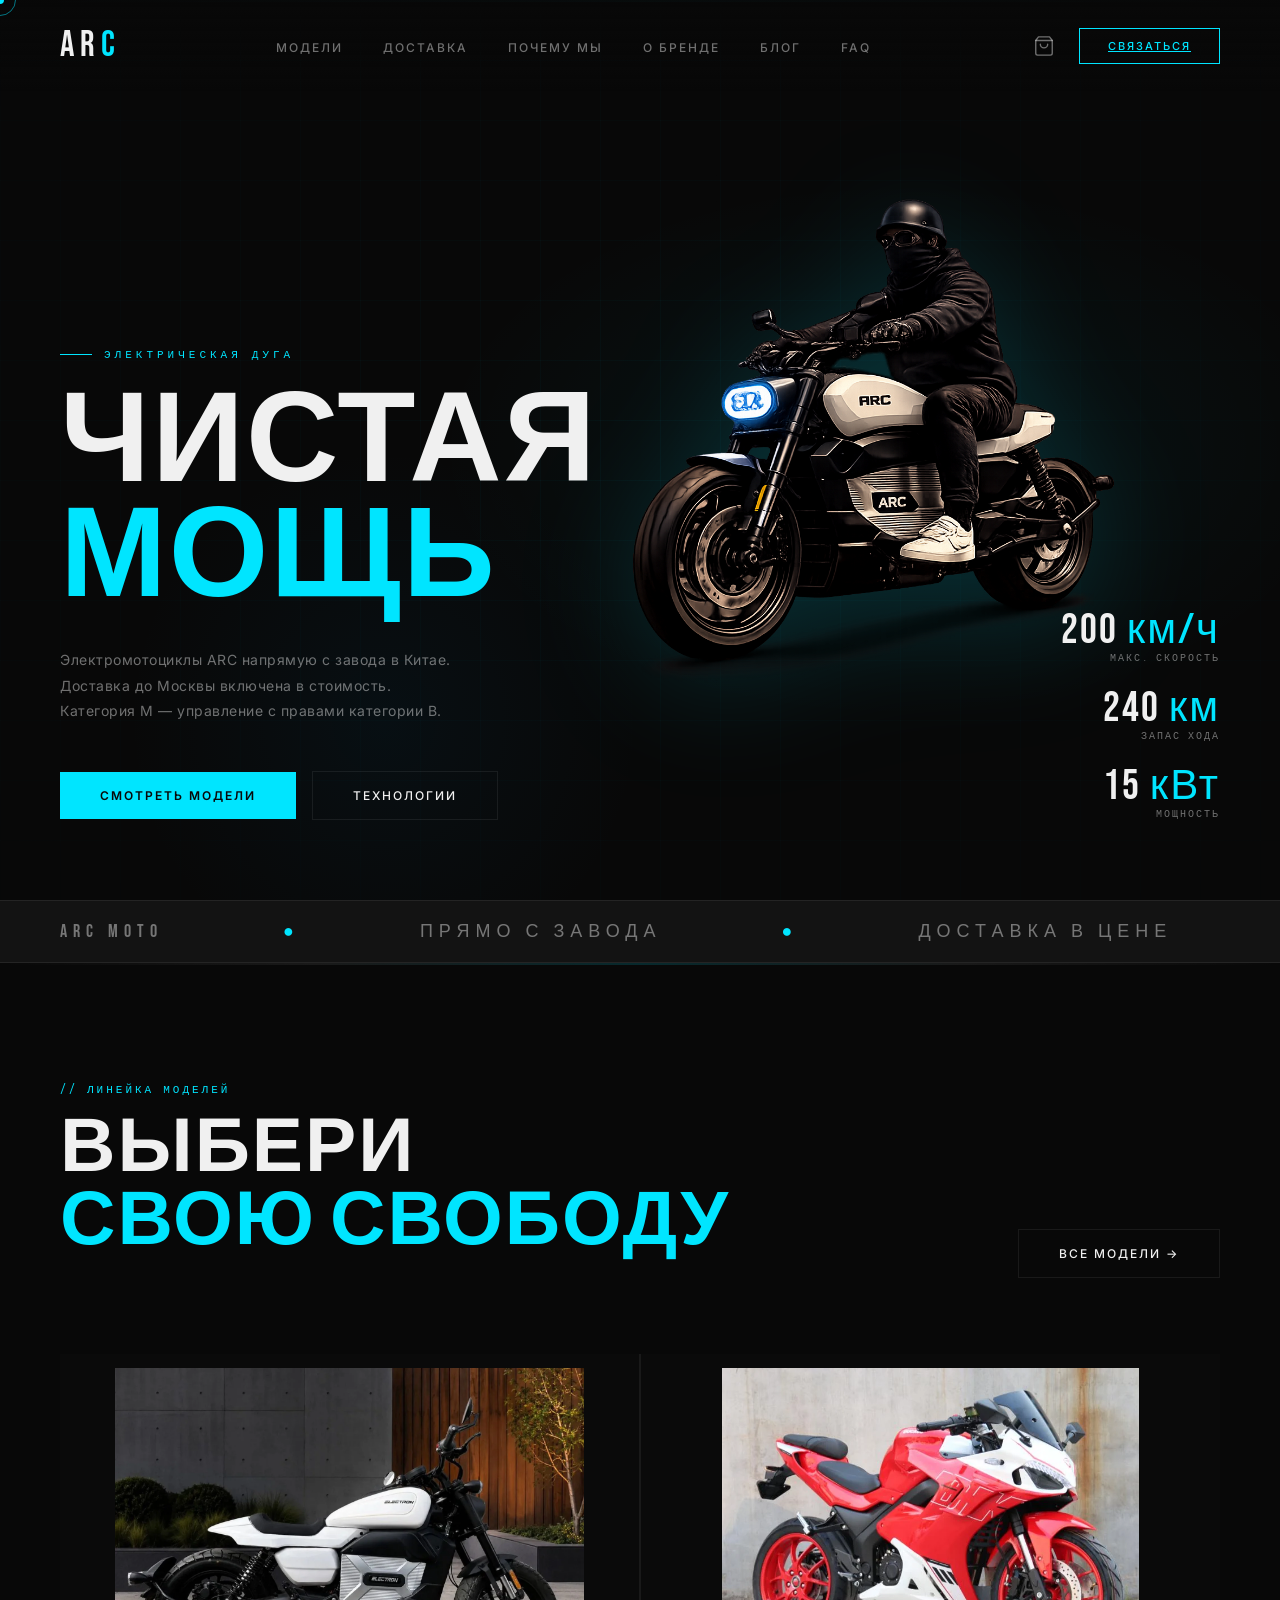
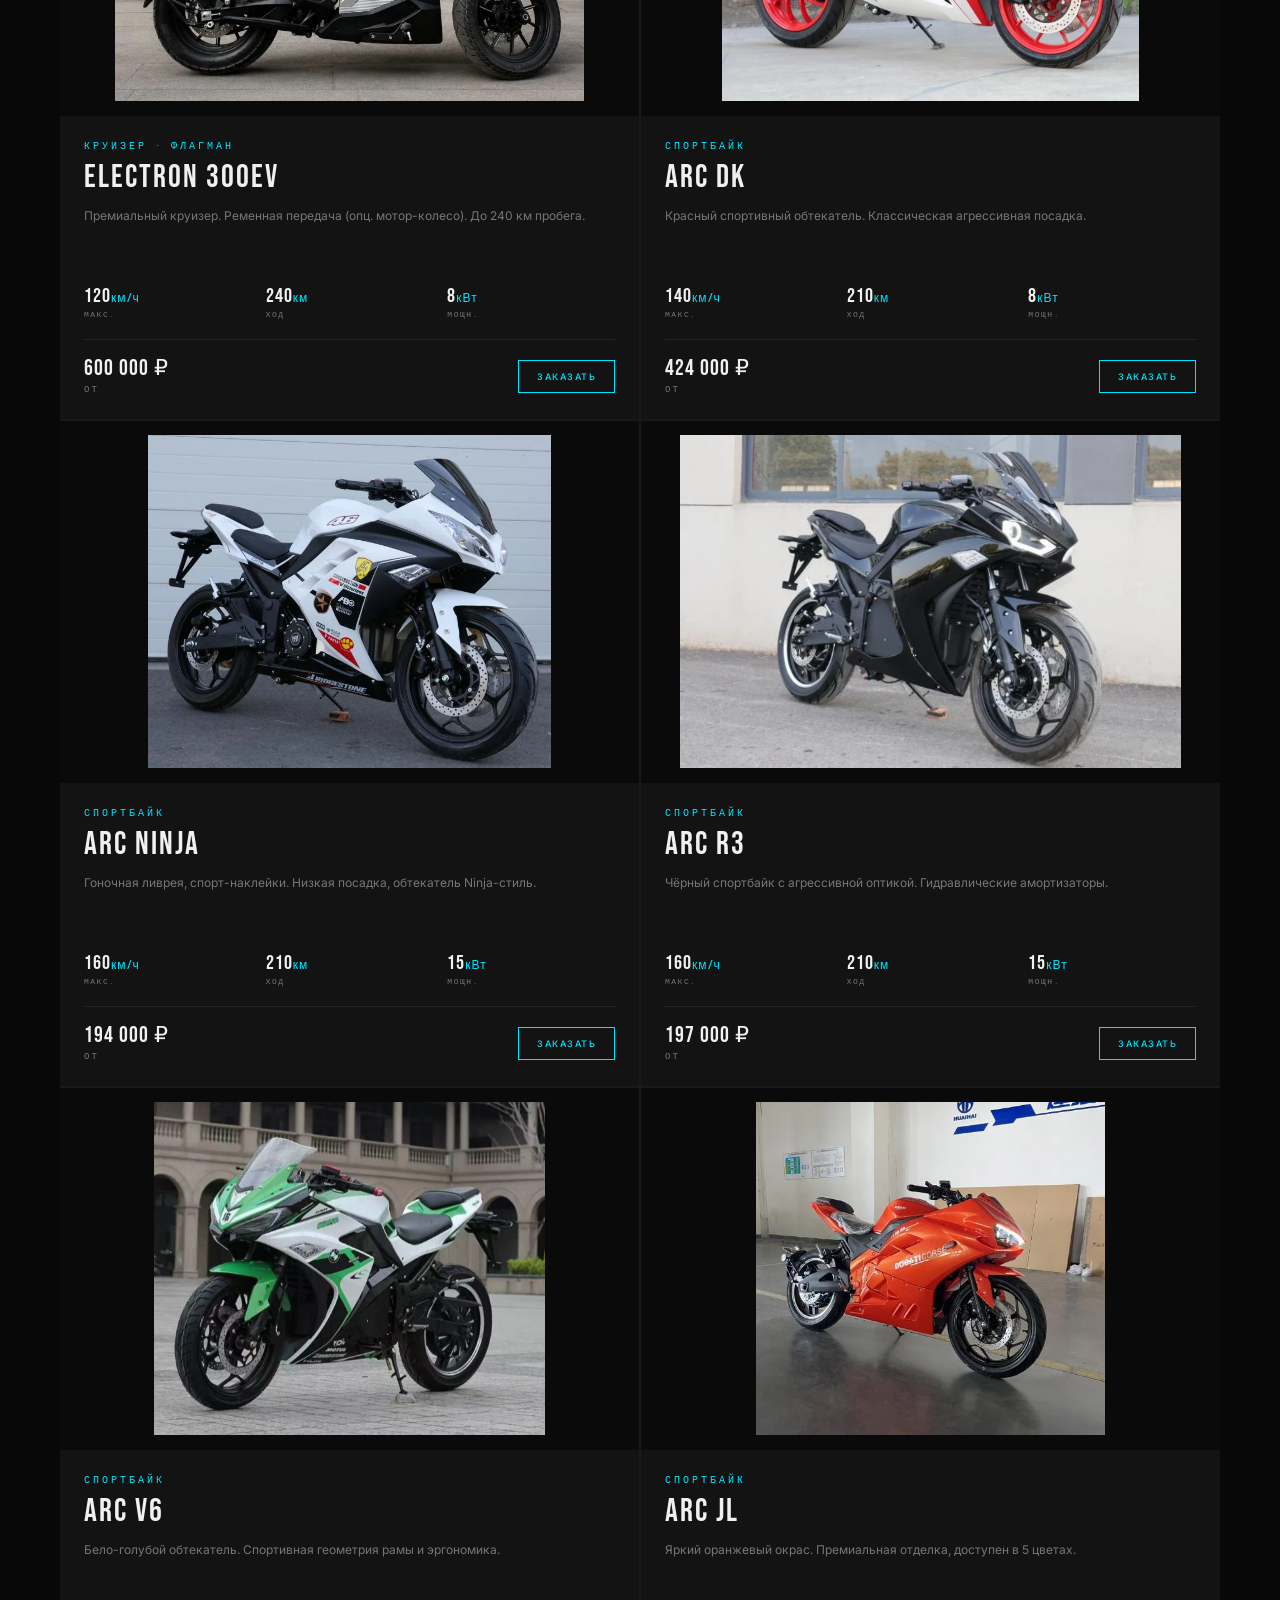
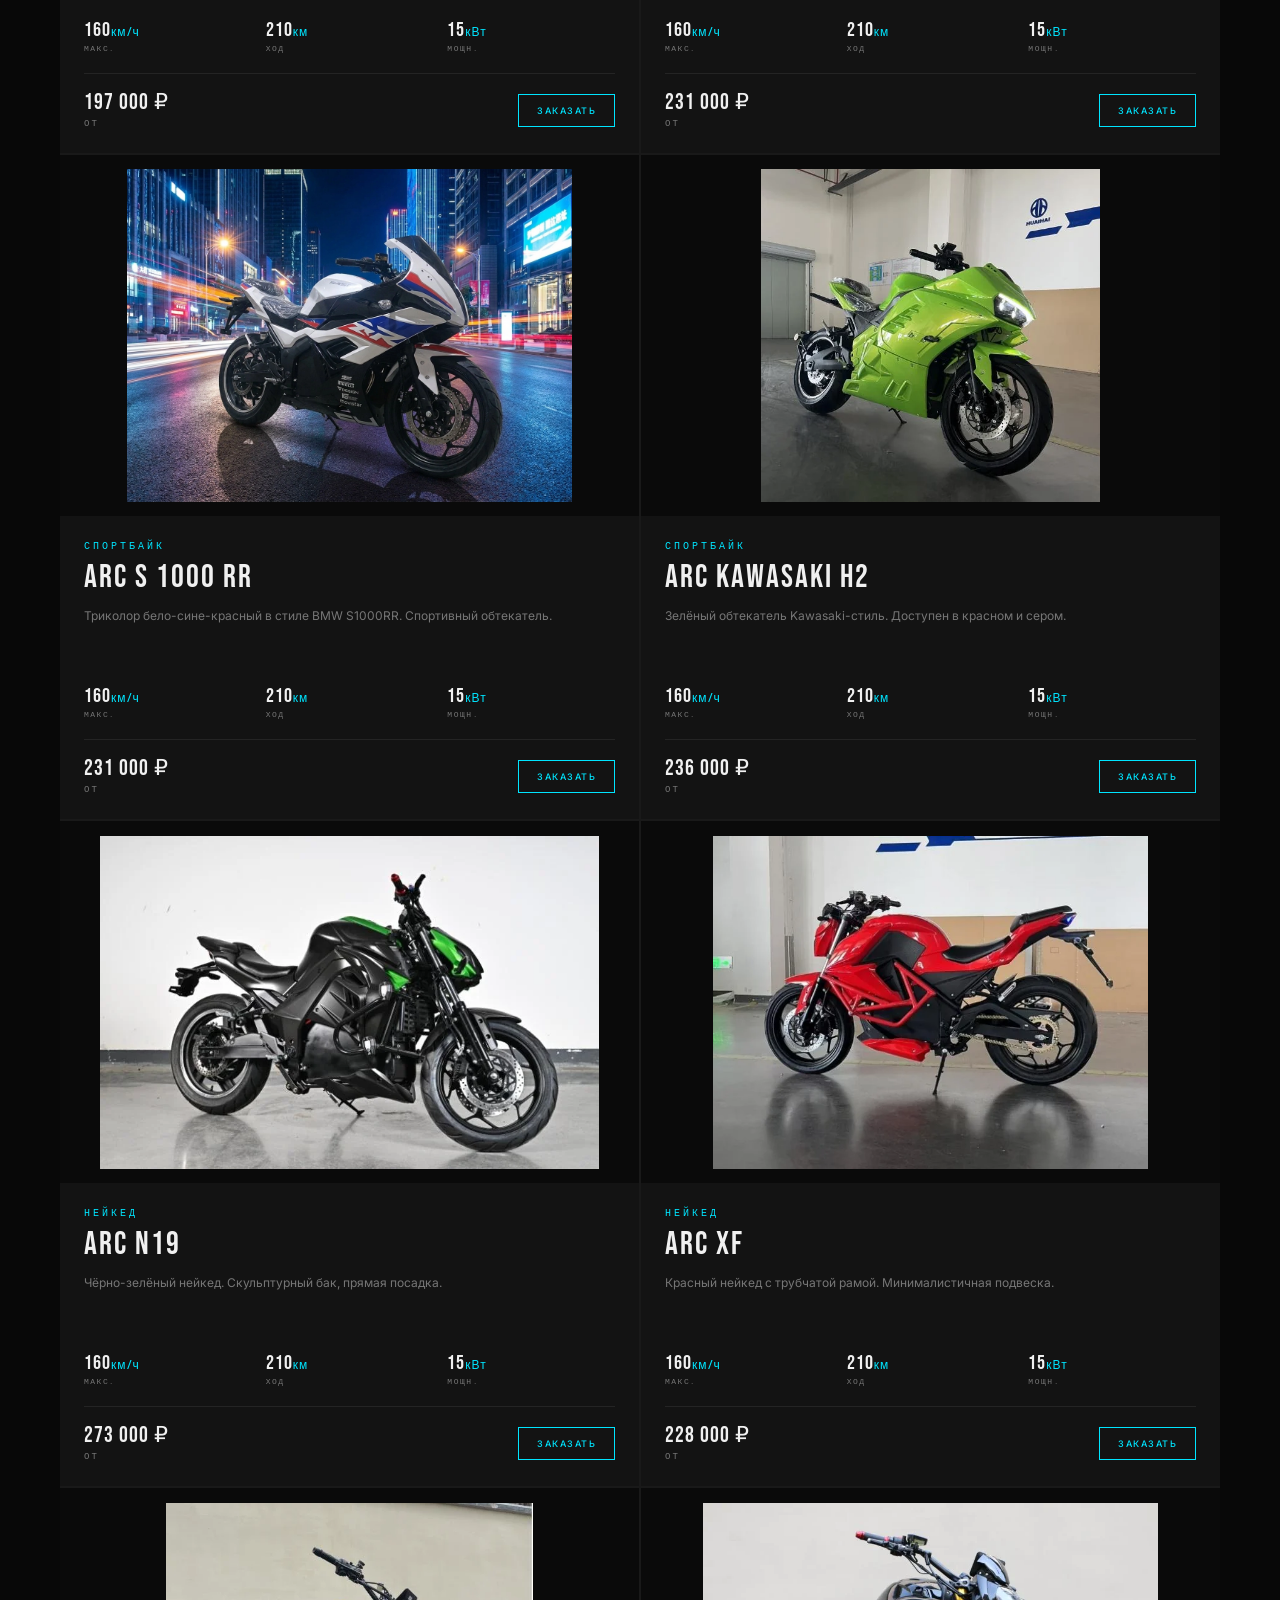
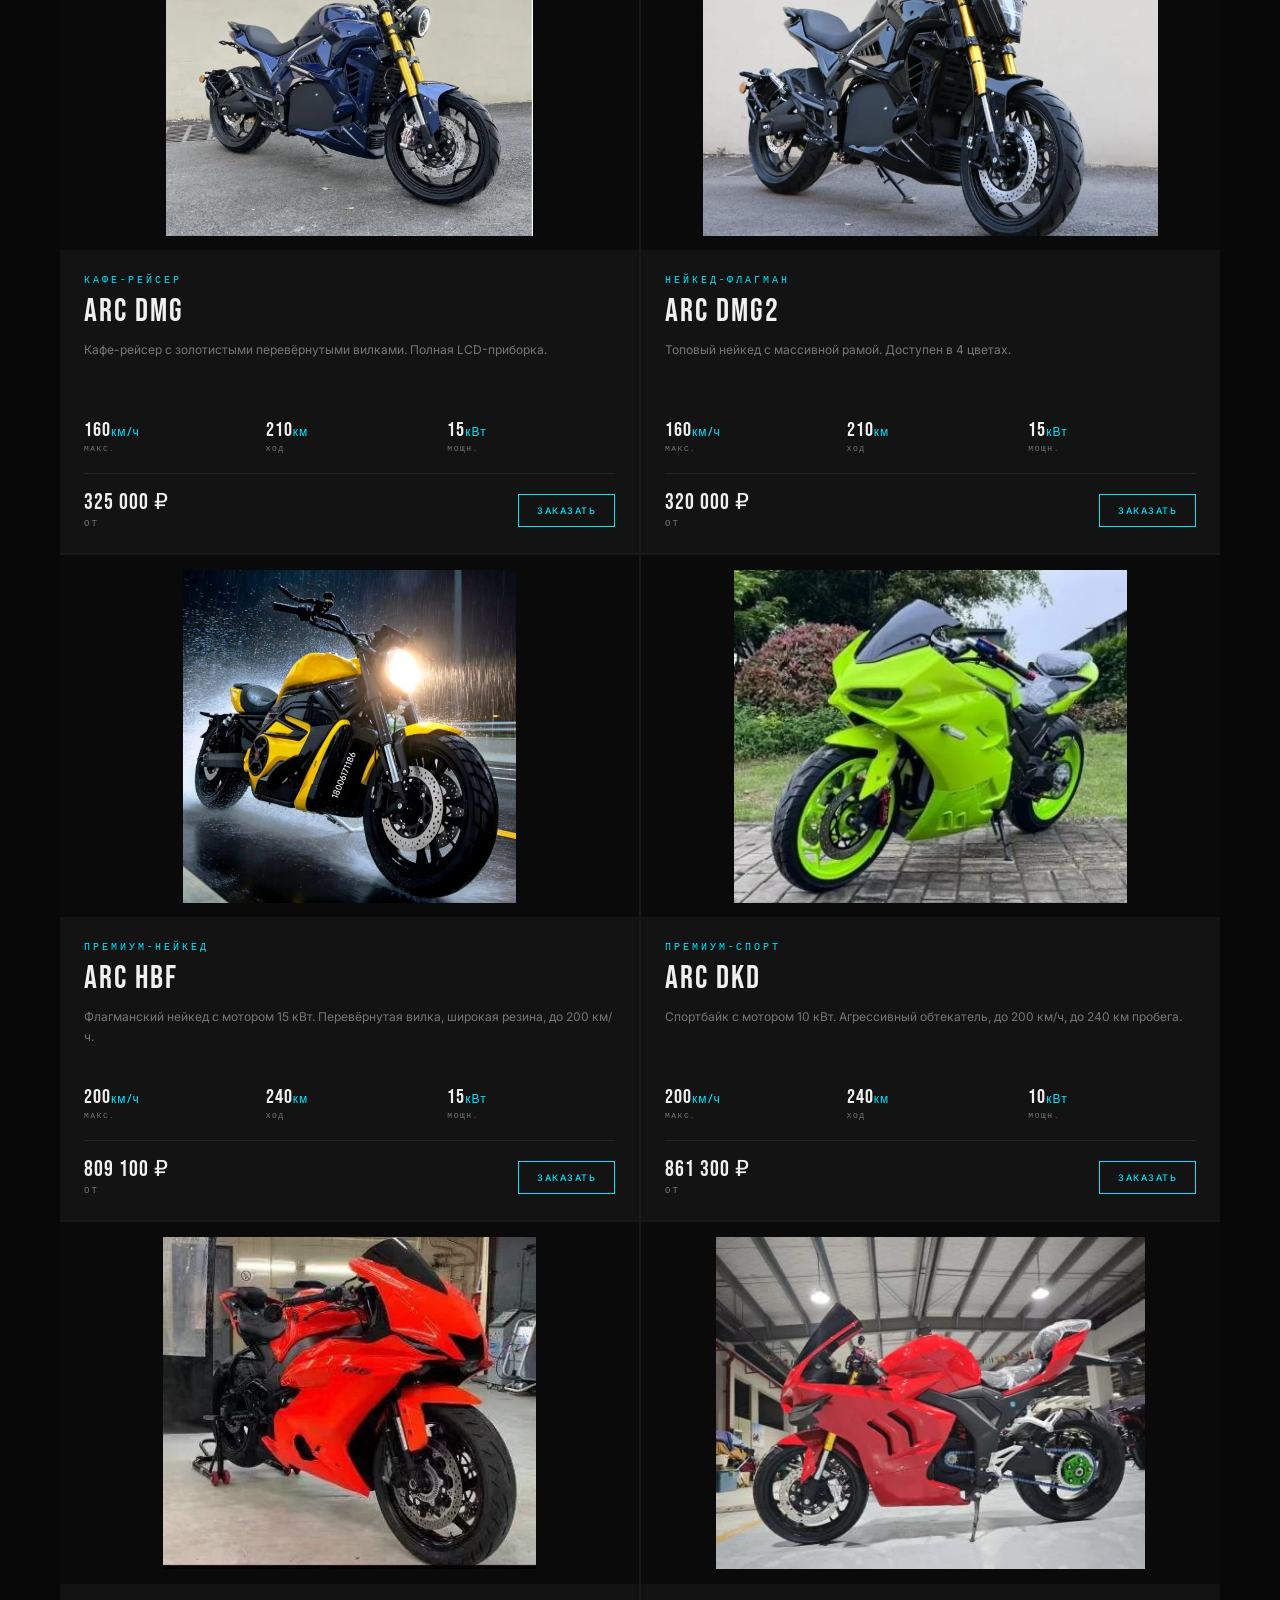
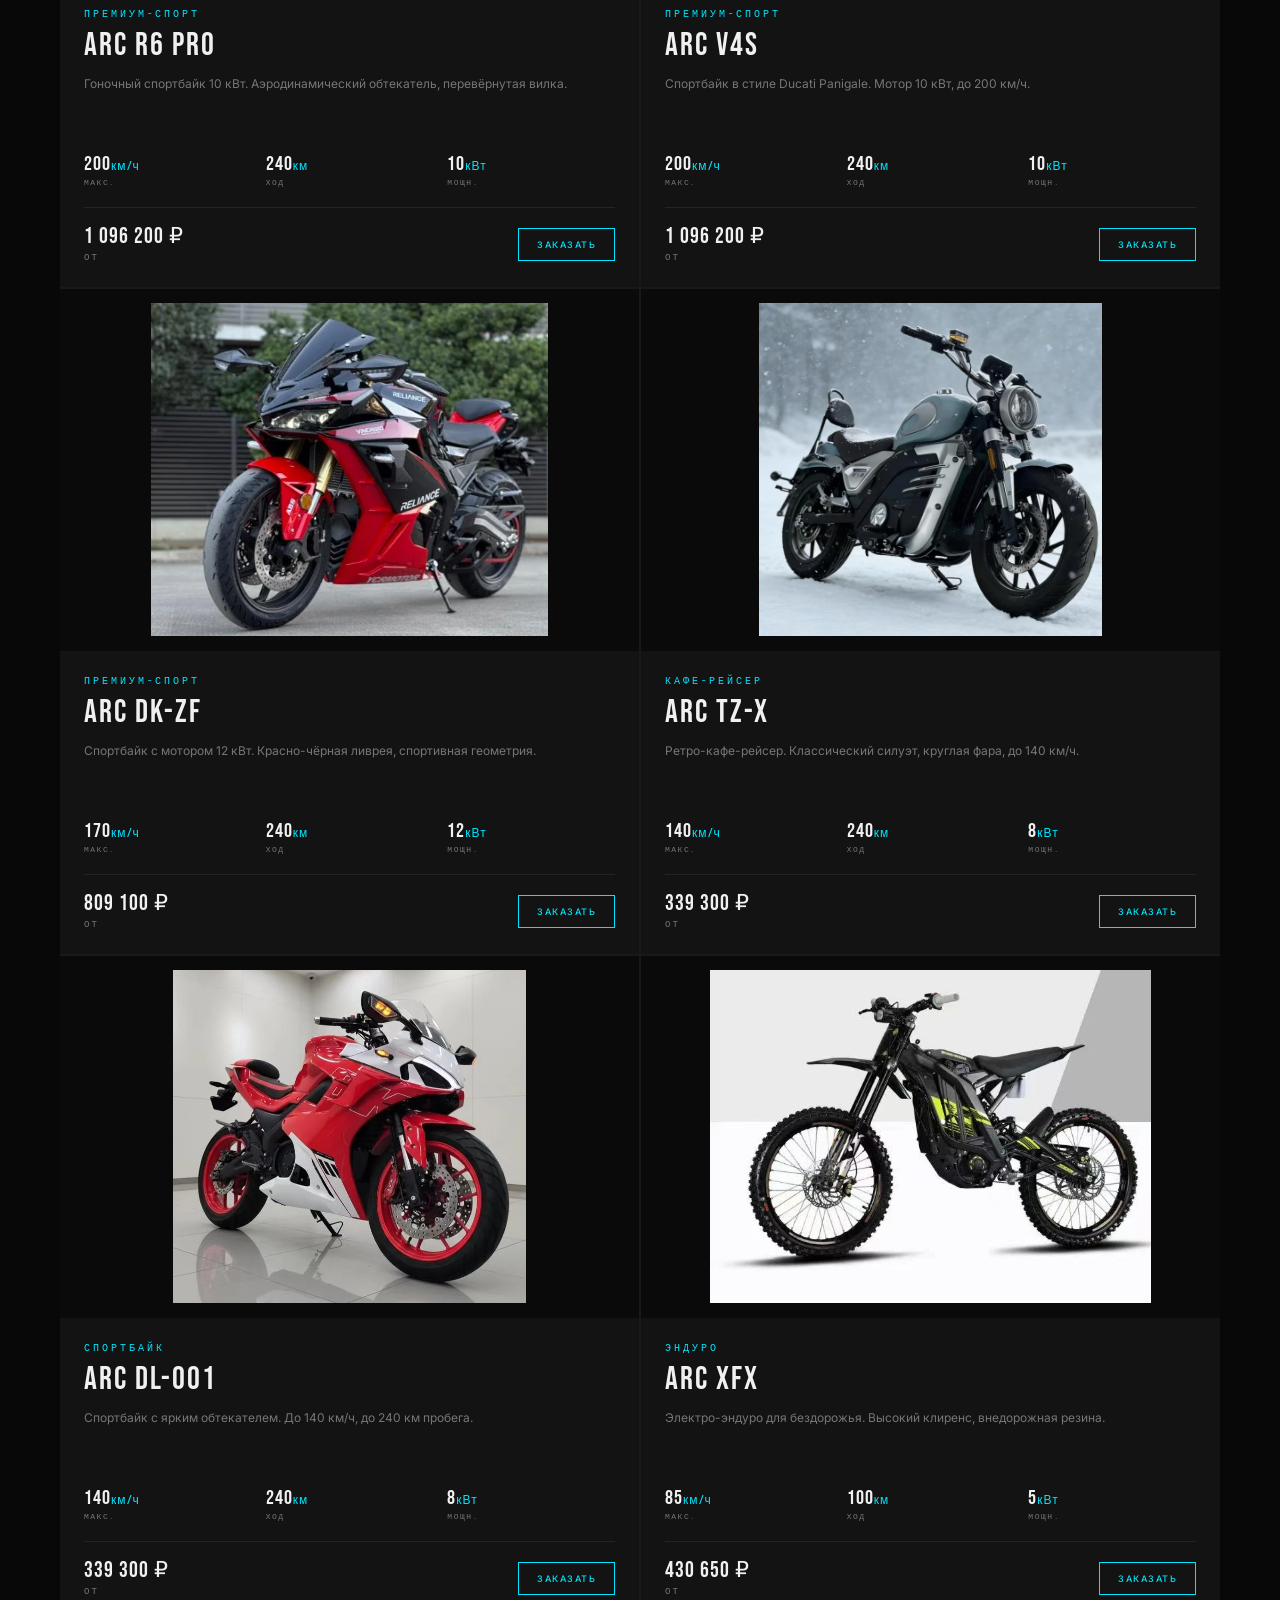
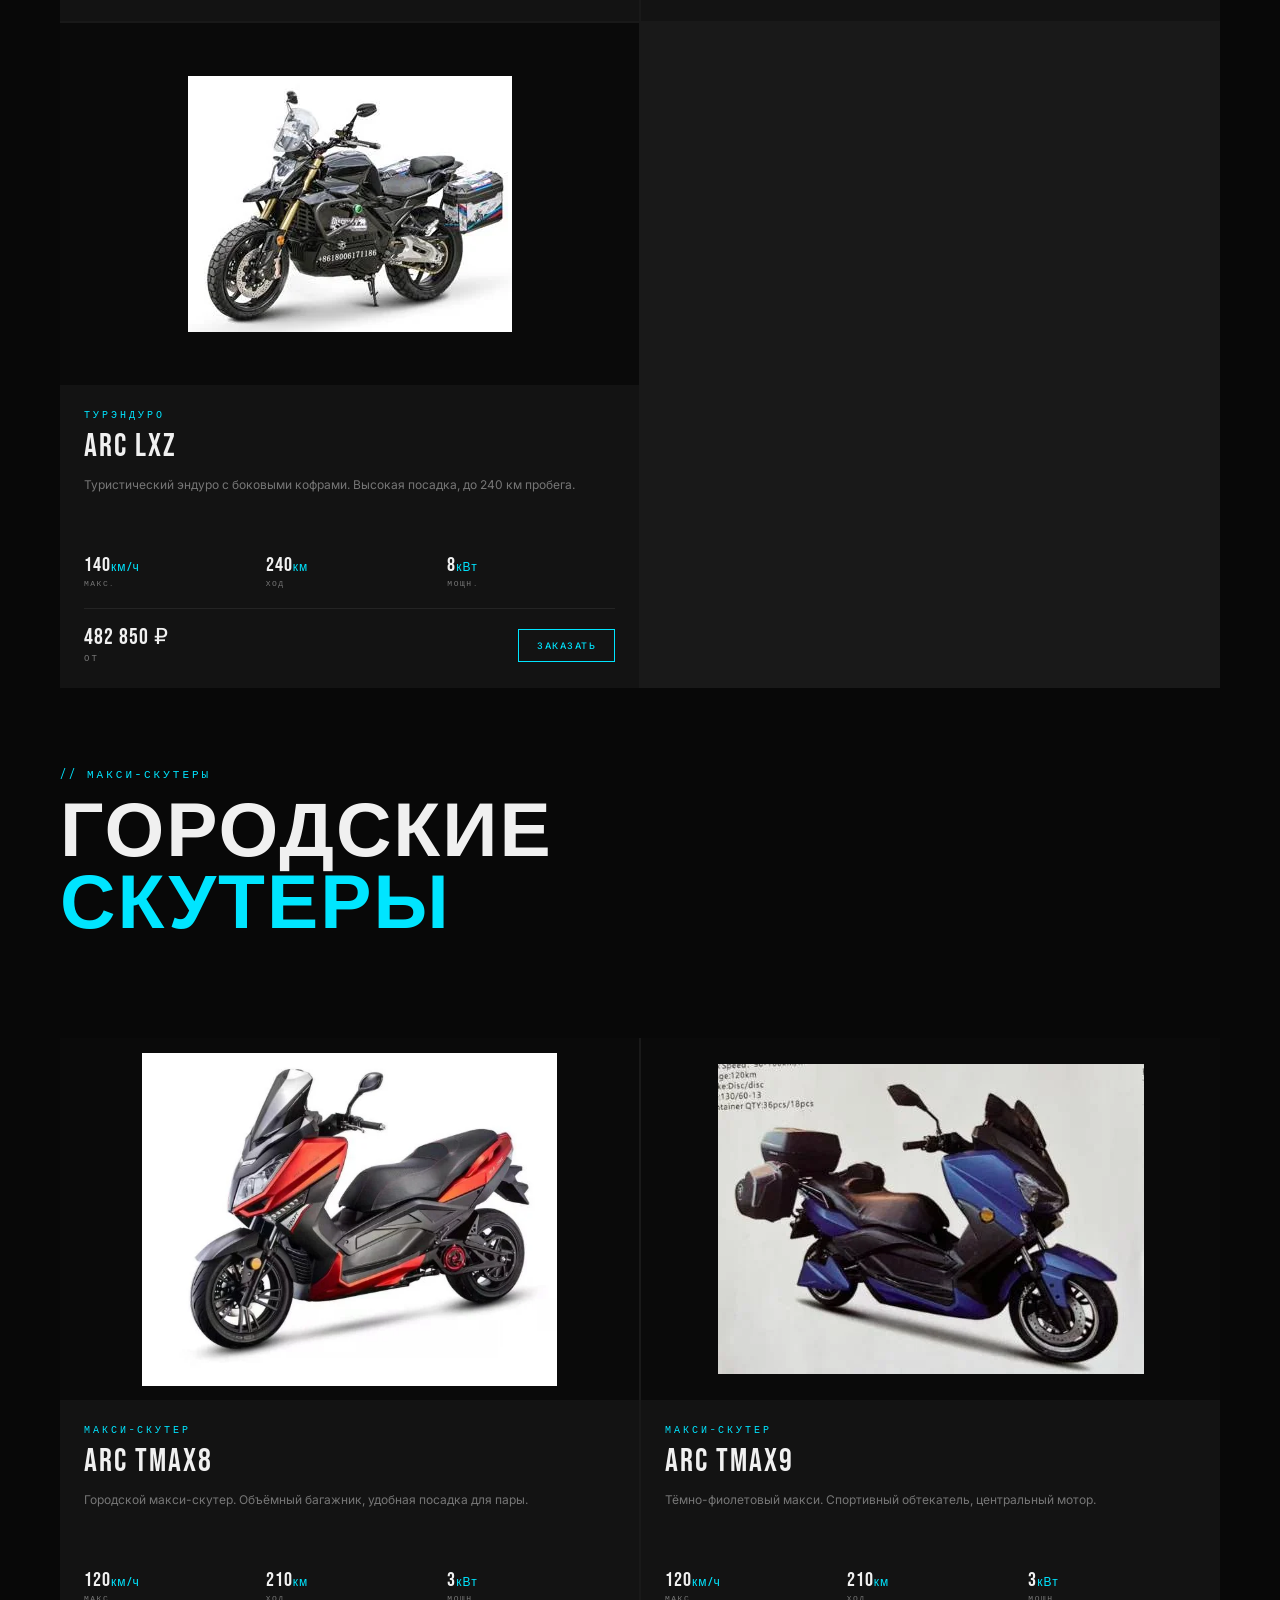
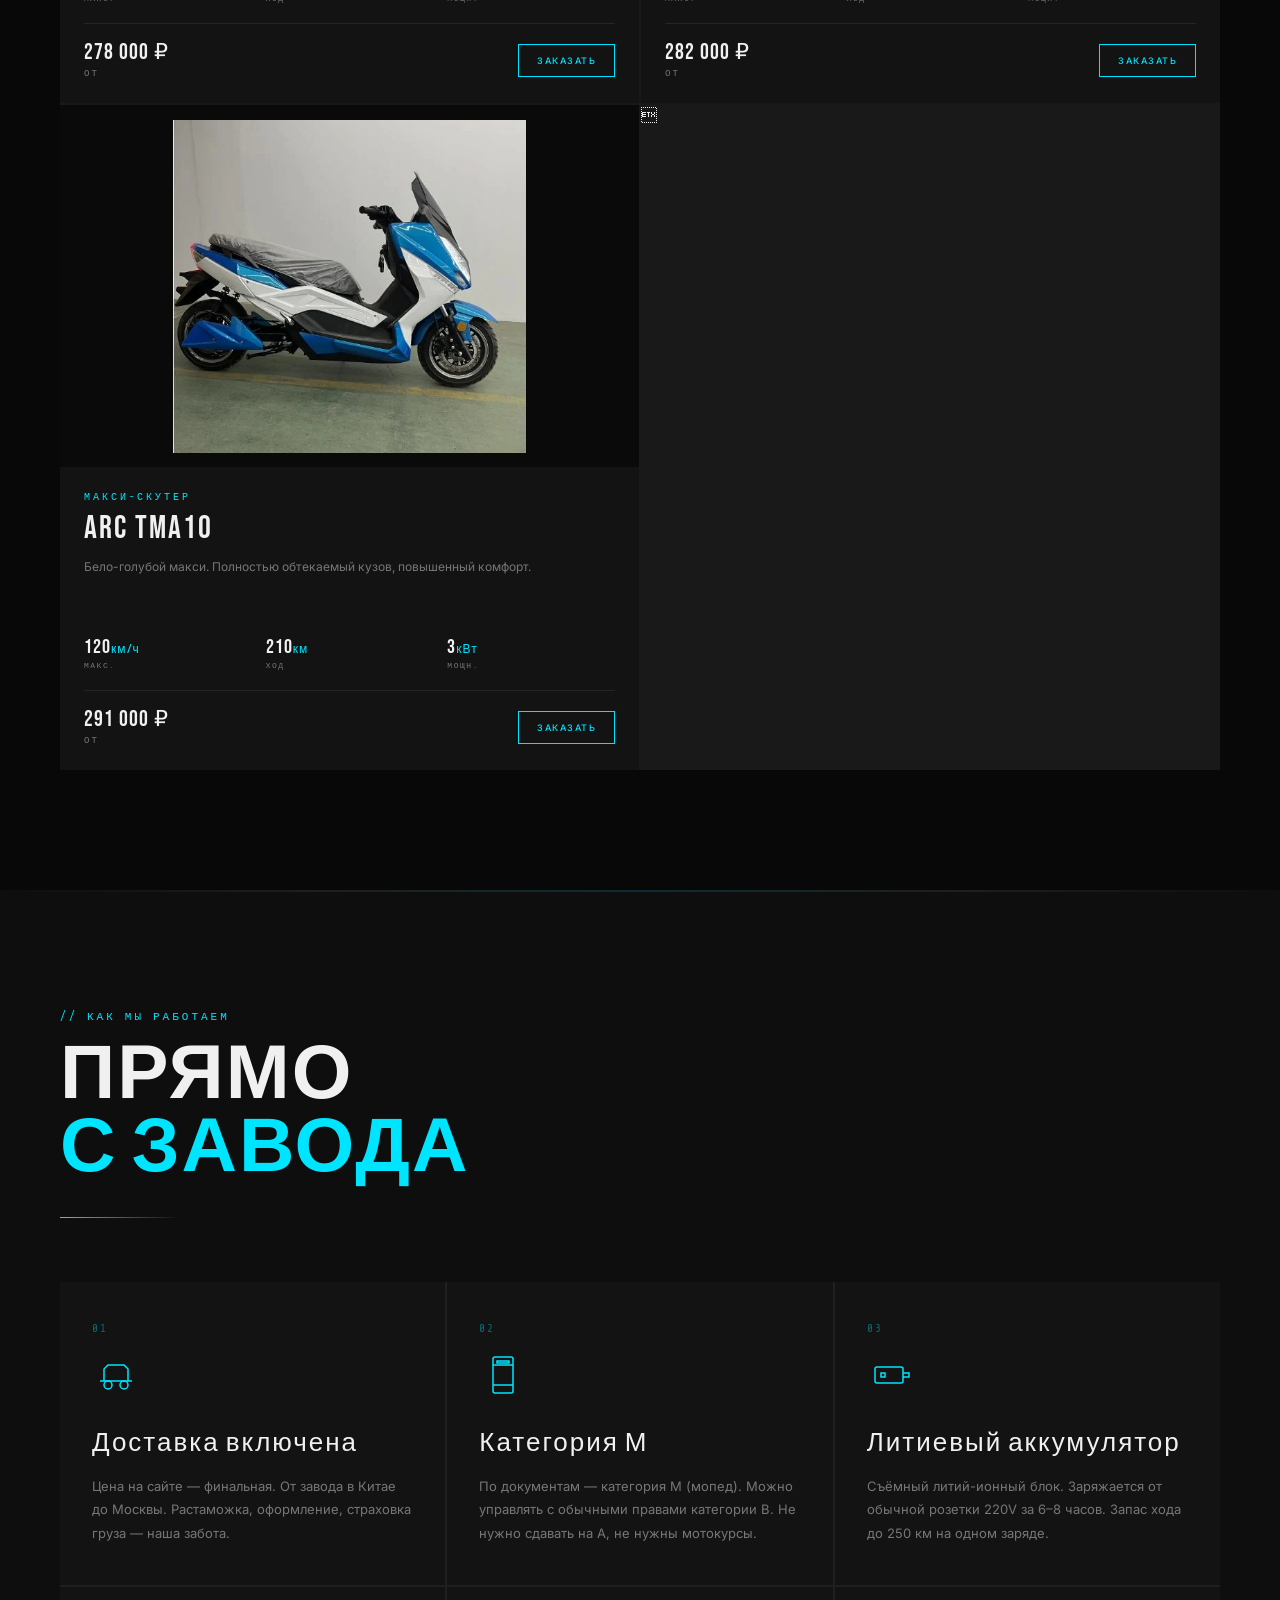
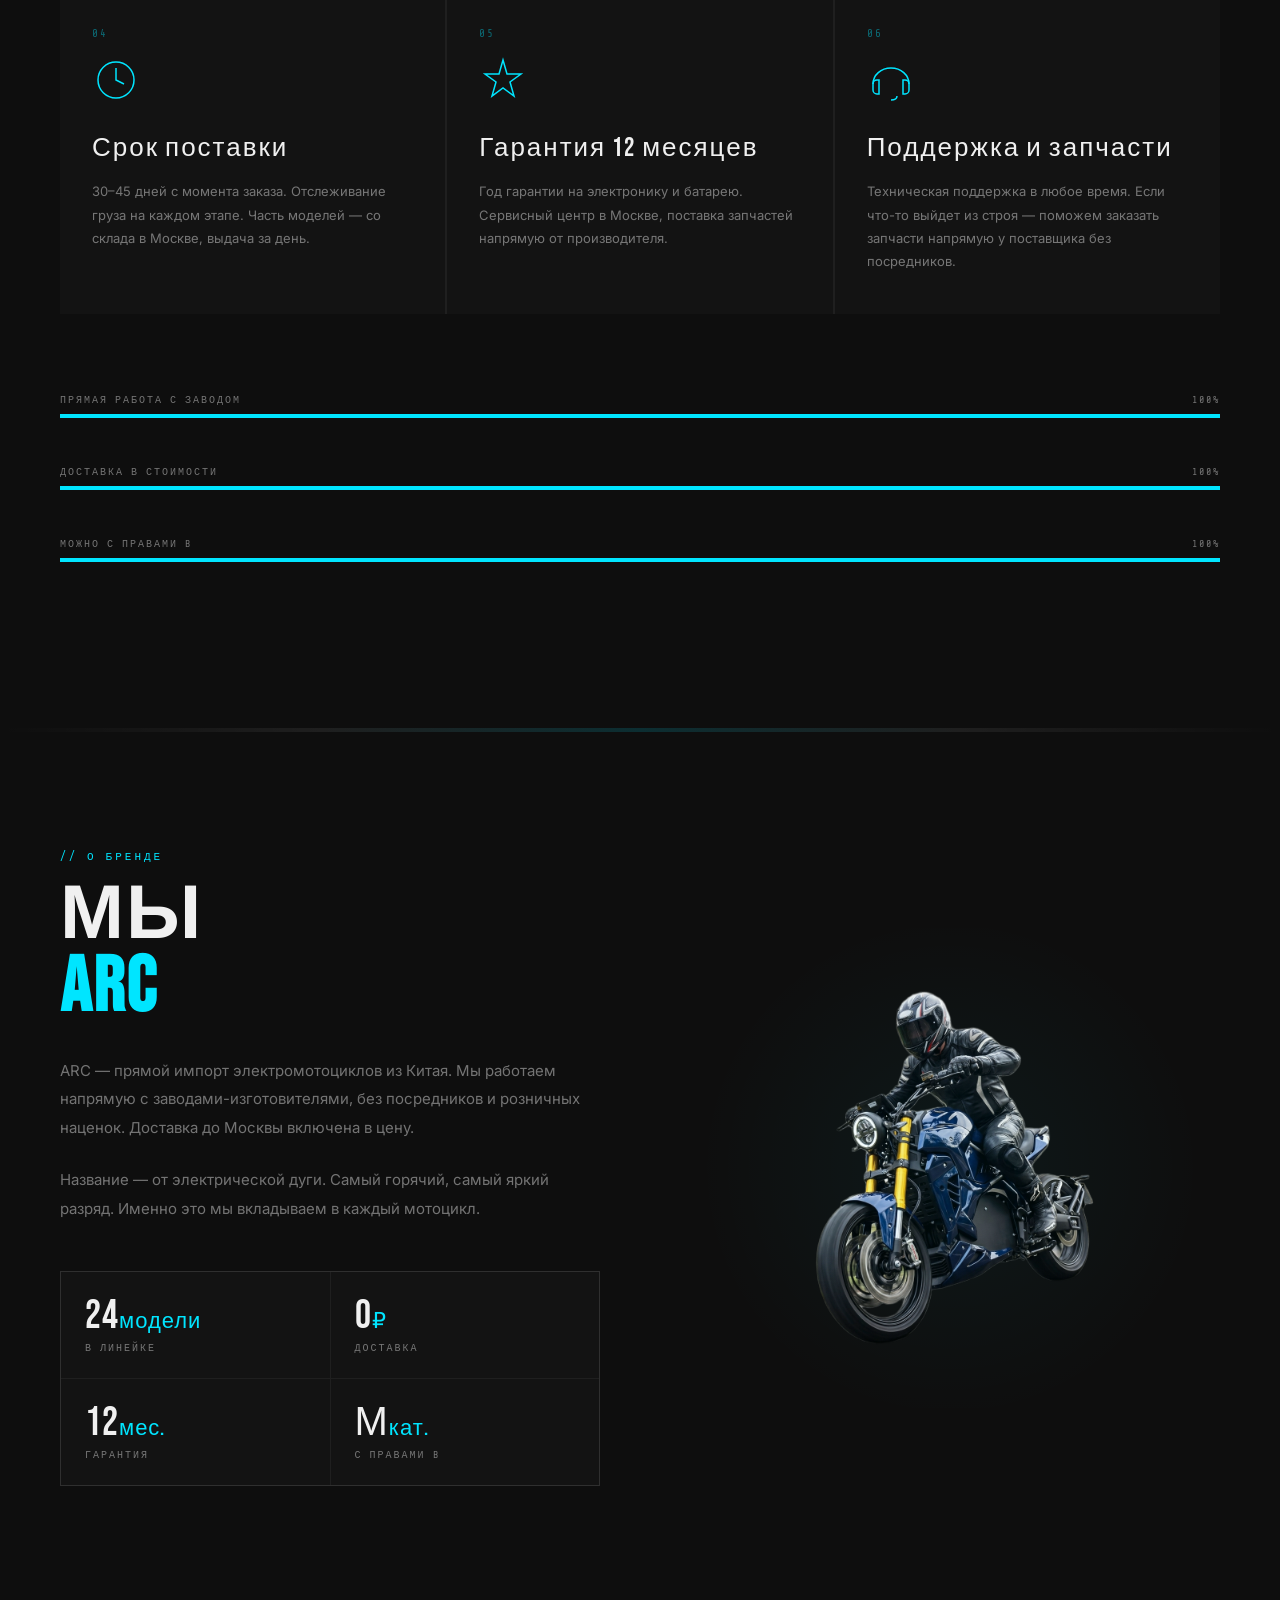
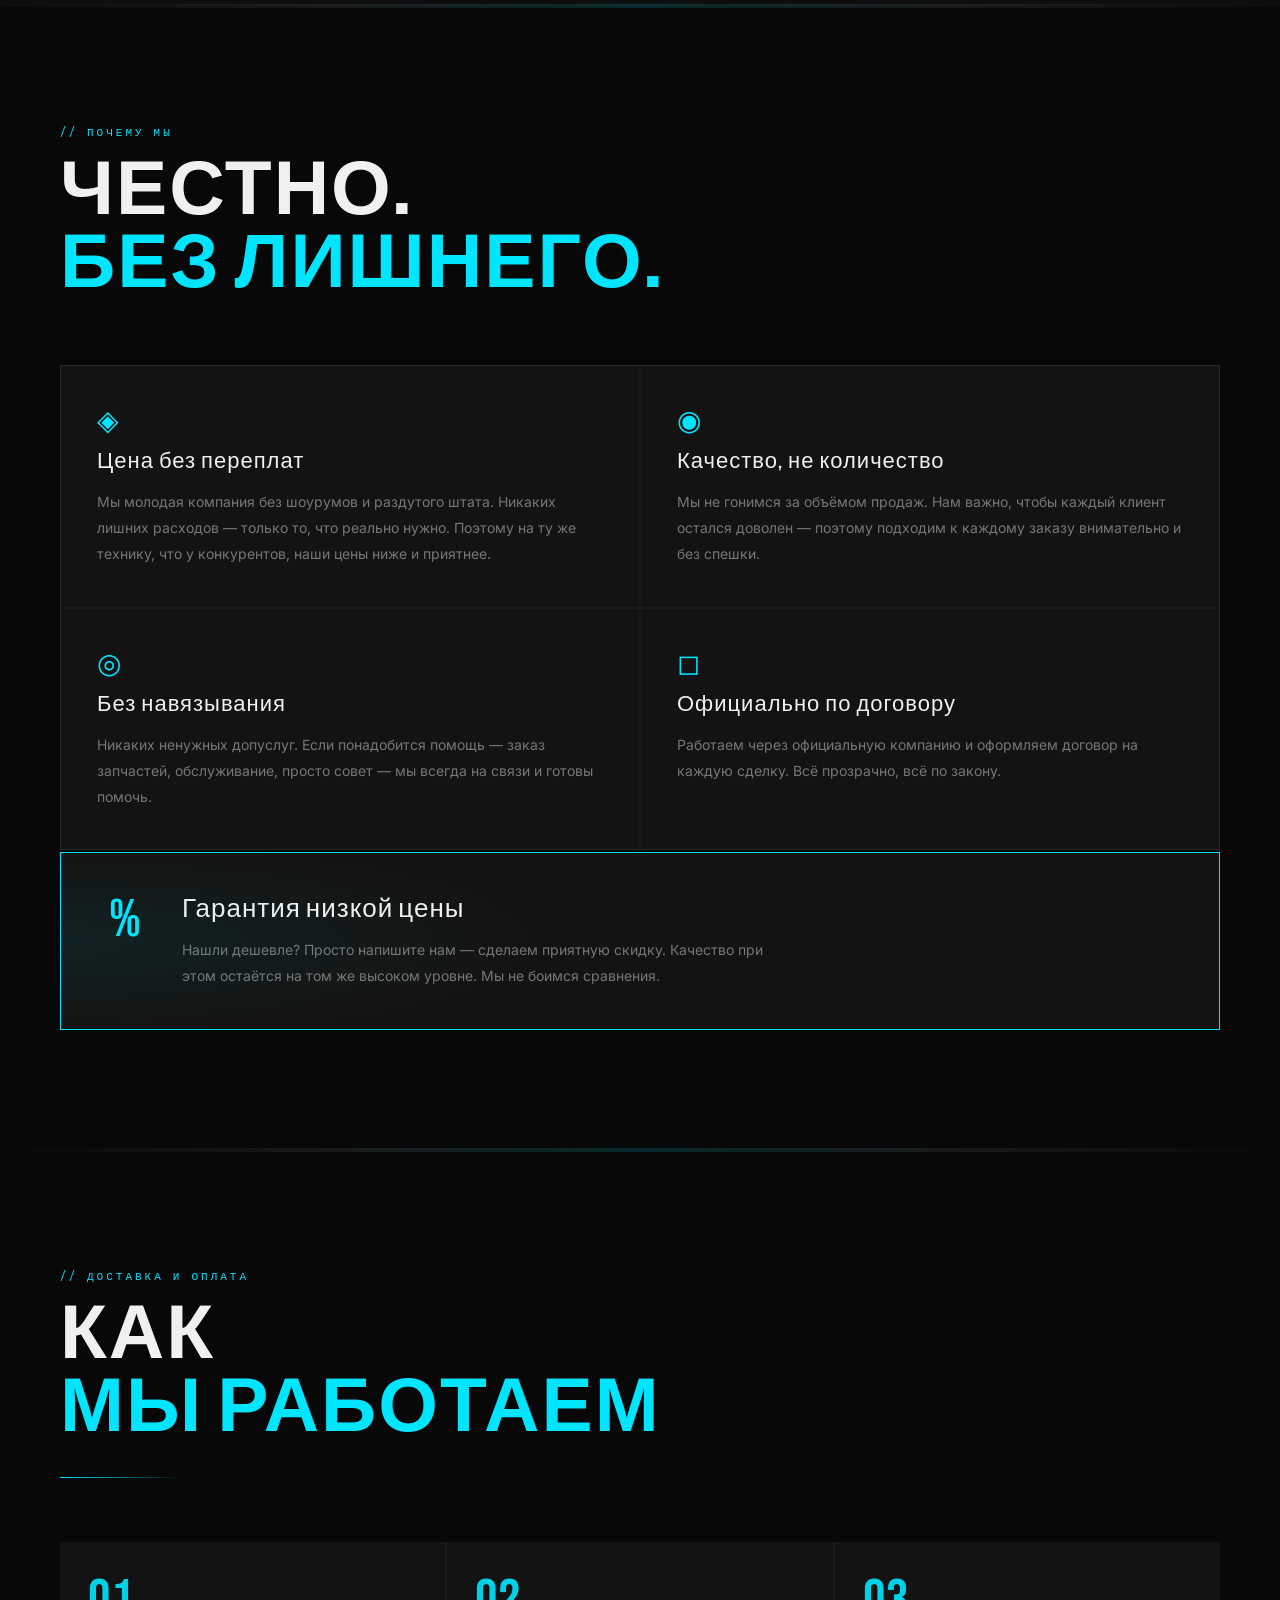
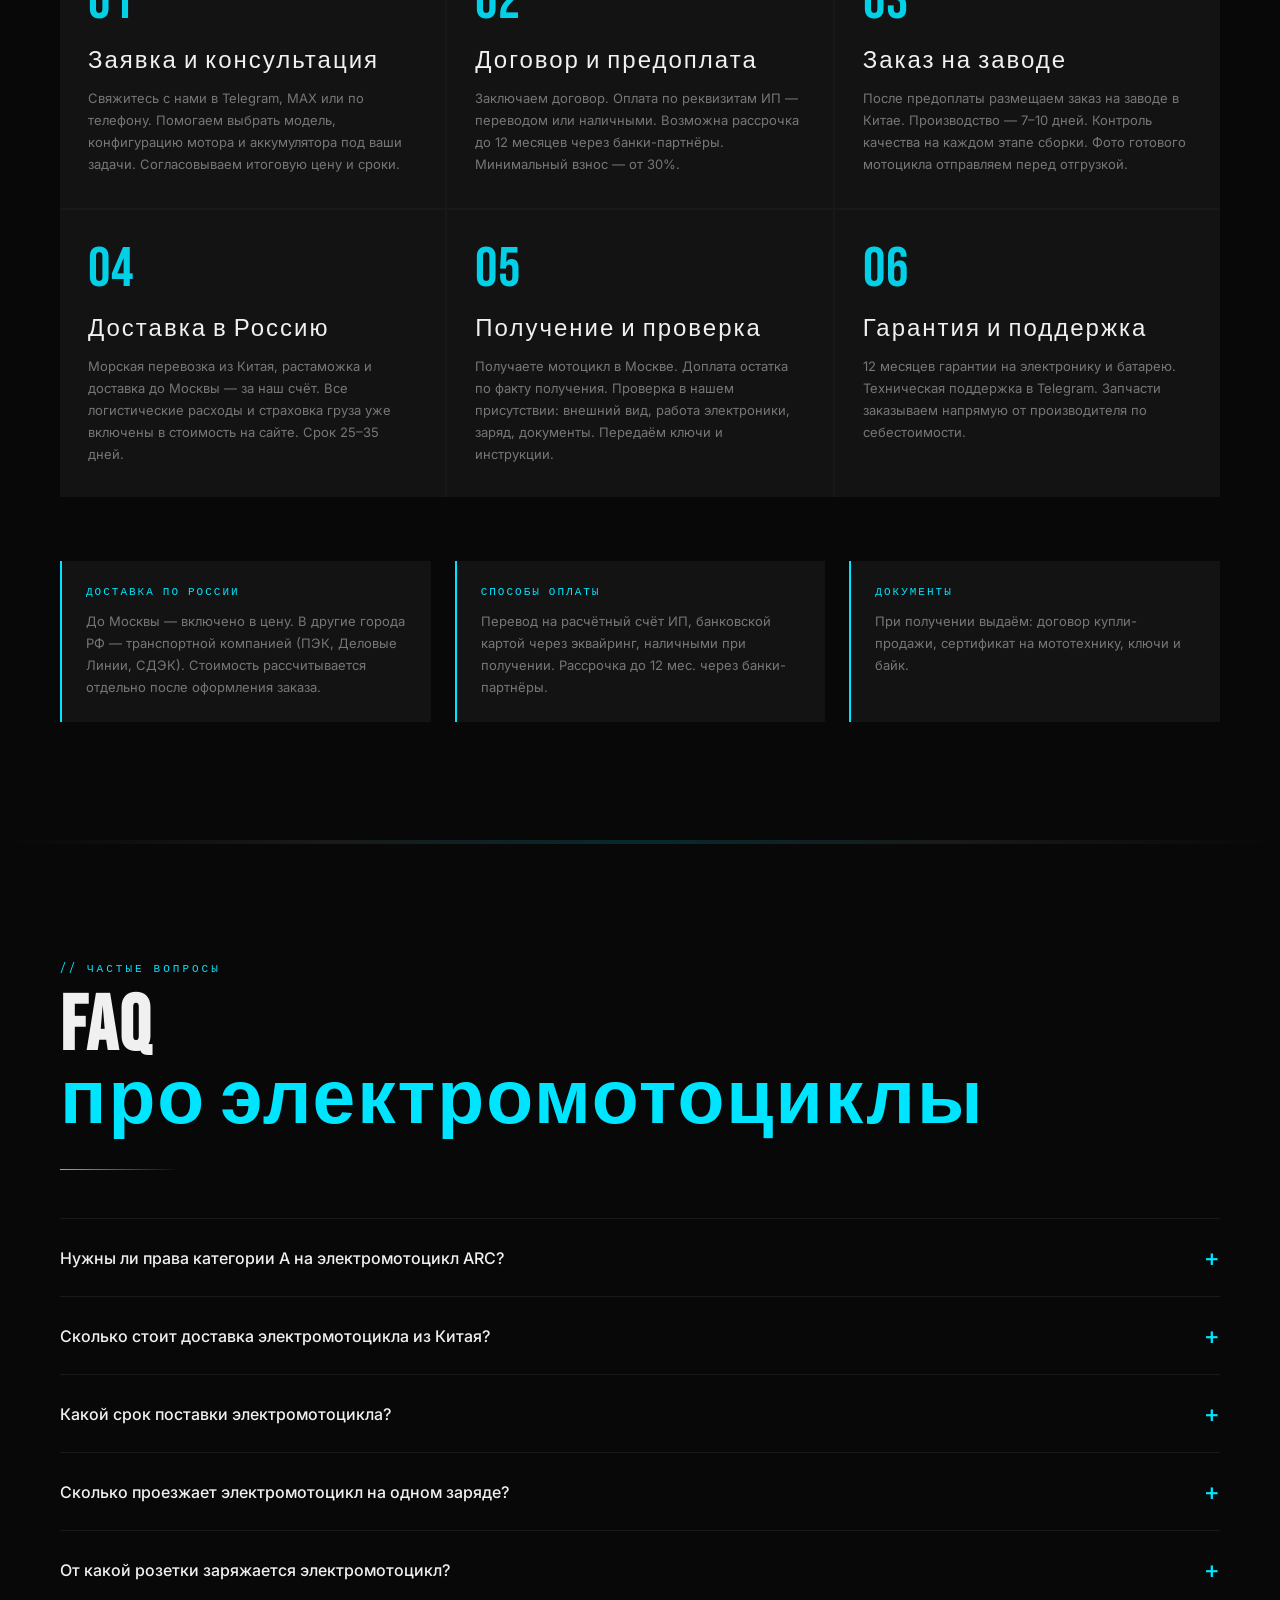
==== commit f4c4a1d4: "add shopping cart with localStorage, sidebar and order flow Co-Authored-By: Claude Sonnet 4.6 <norep" ====
--- a/index.html
+++ b/index.html
@@ -821,6 +821,45 @@
     justify-content: center;
     position: relative;
     z-index: 1;
+  }
+
+  .cta-selected-model {
+    border: 1px solid var(--arc);
+    background: rgba(0,229,255,0.05);
+    padding: 20px 32px;
+    margin: 0 auto 36px;
+    max-width: 480px;
+    text-align: left;
+    position: relative;
+    z-index: 1;
+  }
+  .cta-selected-label {
+    font-family: var(--mono);
+    font-size: 10px;
+    color: var(--arc);
+    letter-spacing: 3px;
+    text-transform: uppercase;
+    margin-bottom: 10px;
+    opacity: 0.7;
+  }
+  .cta-selected-name {
+    font-family: 'Bebas Neue', sans-serif;
+    font-size: 28px;
+    letter-spacing: 1px;
+    color: var(--white);
+    margin-bottom: 4px;
+  }
+  .cta-selected-config {
+    font-size: 13px;
+    color: var(--muted);
+    line-height: 1.7;
+    margin-bottom: 8px;
+  }
+  .cta-selected-price {
+    font-family: 'Bebas Neue', sans-serif;
+    font-size: 22px;
+    color: var(--arc);
+    letter-spacing: 1px;
   }
 
   /* FOOTER */
@@ -1704,6 +1743,203 @@
     .modal-info { padding: 18px 14px 40px; }
     .modal-name { font-size: 26px; }
   }
+
+  /* CART */
+  .nav-cart {
+    position: relative;
+    background: transparent;
+    border: none;
+    cursor: none;
+    color: var(--muted);
+    display: flex;
+    align-items: center;
+    padding: 8px;
+    transition: color 0.2s;
+    margin-right: 8px;
+  }
+  .nav-cart:hover { color: var(--arc); }
+  .nav-cart svg { width: 22px; height: 22px; display: block; }
+  .cart-badge {
+    position: absolute;
+    top: 2px; right: 2px;
+    background: var(--arc);
+    color: var(--black);
+    font-family: var(--mono);
+    font-size: 9px;
+    font-weight: 700;
+    min-width: 16px;
+    height: 16px;
+    border-radius: 8px;
+    padding: 0 3px;
+    display: flex;
+    align-items: center;
+    justify-content: center;
+    opacity: 0;
+    transform: scale(0.5);
+    transition: opacity 0.2s, transform 0.2s;
+  }
+  .cart-badge.visible { opacity: 1; transform: scale(1); }
+
+  .cart-overlay {
+    position: fixed;
+    inset: 0;
+    background: rgba(0,0,0,0.65);
+    z-index: 900;
+    opacity: 0;
+    pointer-events: none;
+    transition: opacity 0.3s;
+  }
+  .cart-overlay.open { opacity: 1; pointer-events: all; }
+
+  #cartSidebar {
+    position: fixed;
+    top: 0; right: 0;
+    height: 100%;
+    width: 400px;
+    background: #0d0d0d;
+    border-left: 1px solid var(--border);
+    z-index: 901;
+    transform: translateX(100%);
+    transition: transform 0.35s cubic-bezier(0.4,0,0.2,1);
+    display: flex;
+    flex-direction: column;
+    overflow: hidden;
+  }
+  #cartSidebar.open { transform: translateX(0); }
+
+  .cart-header {
+    display: flex;
+    align-items: center;
+    justify-content: space-between;
+    padding: 24px 28px;
+    border-bottom: 1px solid var(--border);
+    flex-shrink: 0;
+  }
+  .cart-title {
+    font-family: 'Bebas Neue', sans-serif;
+    font-size: 26px;
+    letter-spacing: 2px;
+    color: var(--white);
+  }
+  .cart-close {
+    background: transparent;
+    border: 1px solid var(--border);
+    color: var(--white);
+    width: 36px; height: 36px;
+    cursor: none;
+    font-size: 16px;
+    display: flex;
+    align-items: center;
+    justify-content: center;
+    transition: border-color 0.2s, color 0.2s;
+  }
+  .cart-close:hover { border-color: var(--arc); color: var(--arc); }
+
+  .cart-items {
+    flex: 1;
+    overflow-y: auto;
+    padding: 20px 28px;
+    display: flex;
+    flex-direction: column;
+    gap: 2px;
+  }
+  .cart-empty {
+    color: var(--muted);
+    font-size: 12px;
+    text-align: center;
+    margin-top: 60px;
+    font-family: var(--mono);
+    letter-spacing: 2px;
+    text-transform: uppercase;
+  }
+  .cart-item {
+    background: var(--panel);
+    border: 1px solid var(--border);
+    padding: 18px 20px;
+    display: grid;
+    grid-template-columns: 1fr auto;
+    gap: 6px 12px;
+    align-items: start;
+  }
+  .cart-item-name {
+    font-family: 'Bebas Neue', sans-serif;
+    font-size: 19px;
+    letter-spacing: 1px;
+    color: var(--white);
+    grid-column: 1;
+  }
+  .cart-item-remove {
+    background: transparent;
+    border: 1px solid var(--border);
+    color: var(--muted);
+    width: 28px; height: 28px;
+    cursor: none;
+    font-size: 13px;
+    display: flex;
+    align-items: center;
+    justify-content: center;
+    transition: border-color 0.2s, color 0.2s;
+    grid-column: 2;
+    grid-row: 1;
+  }
+  .cart-item-remove:hover { border-color: #ff4444; color: #ff4444; }
+  .cart-item-config {
+    font-size: 12px;
+    color: var(--muted);
+    line-height: 1.7;
+    grid-column: 1 / -1;
+  }
+  .cart-item-price {
+    font-family: 'Bebas Neue', sans-serif;
+    font-size: 20px;
+    color: var(--arc);
+    letter-spacing: 1px;
+    grid-column: 1 / -1;
+  }
+
+  .cart-footer {
+    border-top: 1px solid var(--border);
+    padding: 24px 28px;
+    flex-shrink: 0;
+  }
+  .cart-total-row {
+    display: flex;
+    align-items: baseline;
+    justify-content: space-between;
+    margin-bottom: 20px;
+  }
+  .cart-total-label {
+    font-family: var(--mono);
+    font-size: 11px;
+    color: var(--muted);
+    letter-spacing: 2px;
+    text-transform: uppercase;
+  }
+  .cart-total-price {
+    font-family: 'Bebas Neue', sans-serif;
+    font-size: 32px;
+    color: var(--white);
+    letter-spacing: 1px;
+  }
+  .cart-total-price span { color: var(--arc); font-size: 20px; }
+  .btn-cart-order {
+    width: 100%;
+    background: var(--arc);
+    color: var(--black);
+    border: none;
+    padding: 16px;
+    font-family: 'Bebas Neue', sans-serif;
+    font-size: 18px;
+    letter-spacing: 3px;
+    cursor: none;
+    transition: opacity 0.2s;
+    text-transform: uppercase;
+  }
+  .btn-cart-order:hover { opacity: 0.85; }
+
+  @media (max-width: 768px) {
+    #cartSidebar { width: 100%; }
+  }
 </style>
 </head>
 <body>
@@ -1722,8 +1958,37 @@
     <li><a href="/blog/">Блог</a></li>
     <li><a href="#faq">FAQ</a></li>
   </ul>
-  <a href="#cta" class="nav-cta">Связаться</a>
+  <div style="display:flex;align-items:center;gap:8px">
+    <button class="nav-cart" id="cartBtn" aria-label="Корзина">
+      <svg viewBox="0 0 24 24" fill="none" stroke="currentColor" stroke-width="1.5" stroke-linecap="round" stroke-linejoin="round">
+        <path d="M6 2L3 6v14a2 2 0 002 2h14a2 2 0 002-2V6l-3-4z"/><line x1="3" y1="6" x2="21" y2="6"/><path d="M16 10a4 4 0 01-8 0"/>
+      </svg>
+      <span class="cart-badge" id="cartBadge"></span>
+    </button>
+    <a href="#cta" class="nav-cta">Связаться</a>
+  </div>
 </nav>
+
+<!-- CART OVERLAY -->
+<div class="cart-overlay" id="cartOverlay"></div>
+
+<!-- CART SIDEBAR -->
+<div id="cartSidebar">
+  <div class="cart-header">
+    <div class="cart-title">КОРЗИНА</div>
+    <button class="cart-close" id="cartClose">✕</button>
+  </div>
+  <div class="cart-items" id="cartItems">
+    <div class="cart-empty">// корзина пуста</div>
+  </div>
+  <div class="cart-footer" id="cartFooter" style="display:none">
+    <div class="cart-total-row">
+      <div class="cart-total-label">Итого</div>
+      <div class="cart-total-price" id="cartTotalPrice">0 <span>₽</span></div>
+    </div>
+    <button class="btn-cart-order" id="cartOrderBtn">Оформить заказ</button>
+  </div>
+</div>
 
 <!-- HERO -->
 <section id="hero">
@@ -2881,10 +3146,16 @@
 <section id="cta">
   <div class="sec-label" style="margin-bottom: 24px; position: relative; z-index:1">// связаться</div>
   <div class="cta-big">ОФОРМИ<br><span>ЗАКАЗ</span></div>
-  <p class="cta-sub">Все мотоциклы под заказ напрямую с завода. Срок поставки 30–45 дней. Свяжитесь любым удобным способом.</p>
+  <div id="ctaSelectedModel" class="cta-selected-model" style="display:none">
+    <div class="cta-selected-label">Выбранная модель</div>
+    <div class="cta-selected-name" id="ctaModelName"></div>
+    <div class="cta-selected-config" id="ctaModelConfig"></div>
+    <div class="cta-selected-price" id="ctaModelPrice"></div>
+  </div>
+  <p class="cta-sub" id="ctaSub">Все мотоциклы под заказ напрямую с завода. Срок поставки 30–45 дней. Свяжитесь любым удобным способом.</p>
   <div class="cta-btns">
     <a href="tel:+79776158699" class="btn-primary">+7 977 615-86-99</a>
-    <a href="https://t.me/IgorArshinskii" target="_blank" rel="noopener" class="btn-ghost">Telegram</a>
+    <a href="https://t.me/IgorArshinskii" target="_blank" rel="noopener" class="btn-ghost" id="ctaTgLink">Telegram</a>
     <a href="https://max.ru/u/f9LHodD0cOLE74FPIB4J8mlIjd2ETRe4bGk43ocyGZibZrccTiQG0fwXf60" target="_blank" rel="noopener" class="btn-ghost">MAX</a>
   </div>
 </section>
@@ -2936,7 +3207,7 @@
           <div class="total-label">Итого</div>
           <div class="total-price" id="totalPrice">0 <span>₽</span></div>
         </div>
-        <a href="#cta" class="btn-order" id="orderBtn">Заказать</a>
+        <button class="btn-order" id="orderBtn">В корзину</button>
       </div>
     </div>
   </div>
@@ -3518,6 +3789,129 @@
 
 document.getElementById('modalClose').addEventListener('click', closeModal);
 document.getElementById('modalBackdrop').addEventListener('click', closeModal);
+// CART
+const CART_KEY = 'arc_cart';
+function cartLoad() { try { return JSON.parse(localStorage.getItem(CART_KEY)) || []; } catch { return []; } }
+function cartSave(items) { localStorage.setItem(CART_KEY, JSON.stringify(items)); }
+
+function cartRender() {
+  const items = cartLoad();
+  const container = document.getElementById('cartItems');
+  const footer = document.getElementById('cartFooter');
+  const badge = document.getElementById('cartBadge');
+
+  if (items.length > 0) {
+    badge.textContent = items.length;
+    badge.classList.add('visible');
+  } else {
+    badge.classList.remove('visible');
+  }
+
+  if (items.length === 0) {
+    container.innerHTML = '<div class="cart-empty">// корзина пуста</div>';
+    footer.style.display = 'none';
+    return;
+  }
+
+  footer.style.display = 'block';
+  let total = 0;
+  let html = '';
+  items.forEach((item, idx) => {
+    total += item.price;
+    html += `<div class="cart-item">
+      <div class="cart-item-name">${item.modelName}</div>
+      <button class="cart-item-remove" onclick="cartRemove(${idx})">✕</button>
+      <div class="cart-item-config">${item.motorName}${item.batteryCode ? ' · ' + item.batteryCode : ''}${item.range ? '<br>' + item.range + ' запаса хода' : ''}</div>
+      <div class="cart-item-price">${fmtPrice(item.price)} ₽</div>
+    </div>`;
+  });
+  container.innerHTML = html;
+  document.getElementById('cartTotalPrice').innerHTML = fmtPrice(total) + ' <span>₽</span>';
+}
+
+function cartRemove(idx) {
+  const items = cartLoad();
+  items.splice(idx, 1);
+  cartSave(items);
+  cartRender();
+}
+
+function cartOpen() {
+  document.getElementById('cartSidebar').classList.add('open');
+  document.getElementById('cartOverlay').classList.add('open');
+  document.body.style.overflow = 'hidden';
+}
+
+function cartClose() {
+  document.getElementById('cartSidebar').classList.remove('open');
+  document.getElementById('cartOverlay').classList.remove('open');
+  document.body.style.overflow = '';
+}
+
+document.getElementById('cartBtn').addEventListener('click', cartOpen);
+document.getElementById('cartClose').addEventListener('click', cartClose);
+document.getElementById('cartOverlay').addEventListener('click', cartClose);
+
+document.getElementById('cartOrderBtn').addEventListener('click', function() {
+  const items = cartLoad();
+  if (!items.length) return;
+  cartClose();
+
+  const lines = items.map(i => `• ${i.modelName} (${i.motorName}${i.batteryCode ? ', ' + i.batteryCode : ''})`).join('\n');
+  const total = items.reduce((s, i) => s + i.price, 0);
+  const msgText = `Хочу заказать:\n${lines}\nИтого: ${fmtPrice(total)} ₽`;
+
+  const nameEl = document.getElementById('ctaModelName');
+  const configEl = document.getElementById('ctaModelConfig');
+  const priceEl = document.getElementById('ctaModelPrice');
+  if (items.length === 1) {
+    nameEl.textContent = items[0].modelName;
+    configEl.textContent = [items[0].motorName, items[0].batteryCode].filter(Boolean).join(' · ');
+  } else {
+    nameEl.textContent = `${items.length} модели в заказе`;
+    configEl.textContent = items.map(i => i.modelName).join(', ');
+  }
+  priceEl.textContent = fmtPrice(total) + ' ₽';
+  document.getElementById('ctaSelectedModel').style.display = 'block';
+  document.getElementById('ctaTgLink').href = 'https://t.me/IgorArshinskii?text=' + encodeURIComponent(msgText);
+
+  setTimeout(() => document.getElementById('cta').scrollIntoView({ behavior: 'smooth' }), 100);
+});
+
+document.getElementById('orderBtn').addEventListener('click', function() {
+  if (!currentModel) return;
+
+  const motor = currentModel.motors[currentMotorType][currentMotorIdx];
+  const battery = currentModel.batteries[currentBatteryIdx];
+  const totalRub = priceOf(motor) + priceOf(battery);
+
+  const items = cartLoad();
+  items.push({
+    id: Date.now(),
+    modelName: currentModel.name,
+    motorName: motor.name || currentMotorType,
+    batteryCode: battery.code || '',
+    range: battery.range || '',
+    price: totalRub
+  });
+  cartSave(items);
+  cartRender();
+
+  const btn = document.getElementById('orderBtn');
+  const orig = btn.textContent;
+  btn.textContent = 'Добавлено ✓';
+  btn.style.background = 'var(--arc)';
+  btn.style.color = 'var(--black)';
+  setTimeout(() => {
+    btn.textContent = orig;
+    btn.style.background = '';
+    btn.style.color = '';
+    closeModal();
+    cartOpen();
+  }, 900);
+});
+
+cartRender();
 document.addEventListener('keydown', e => {
   if (e.key === 'Escape') closeModal();
   if (!document.getElementById('modal').classList.contains('open')) return;
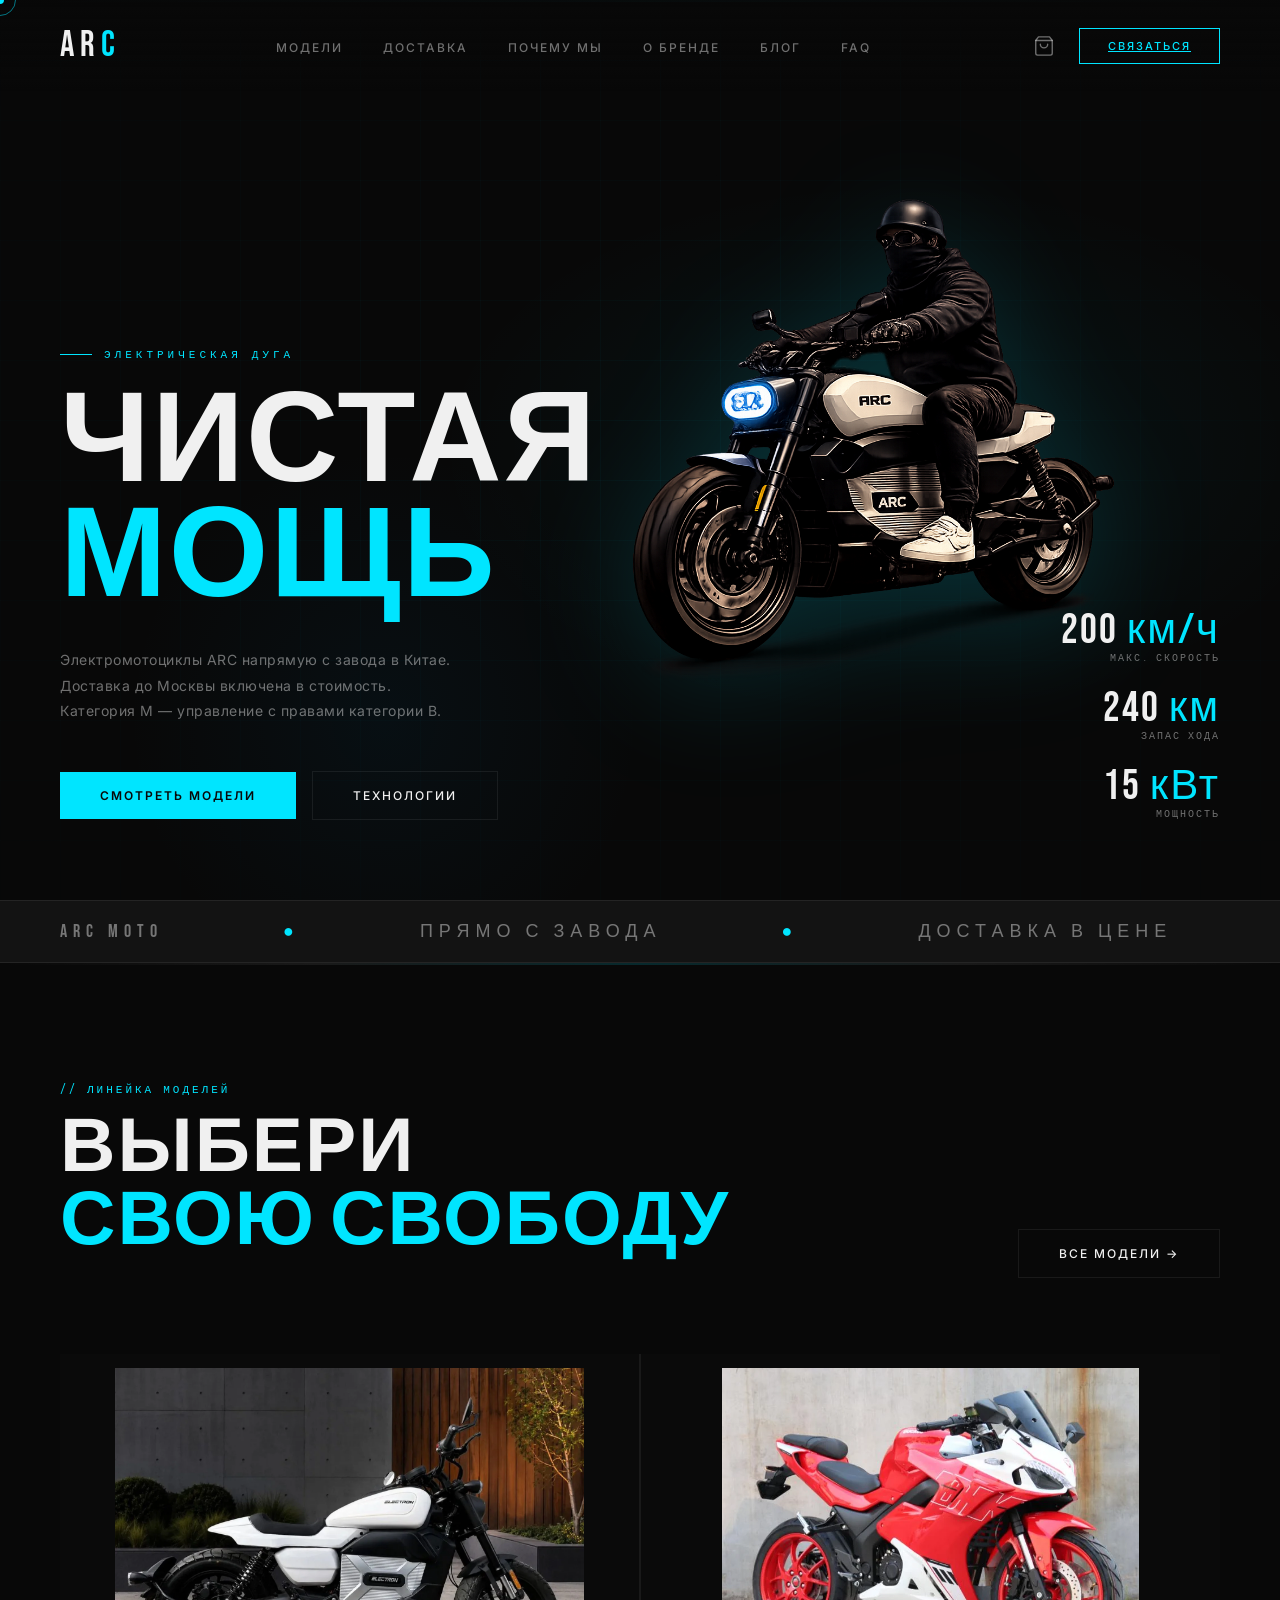
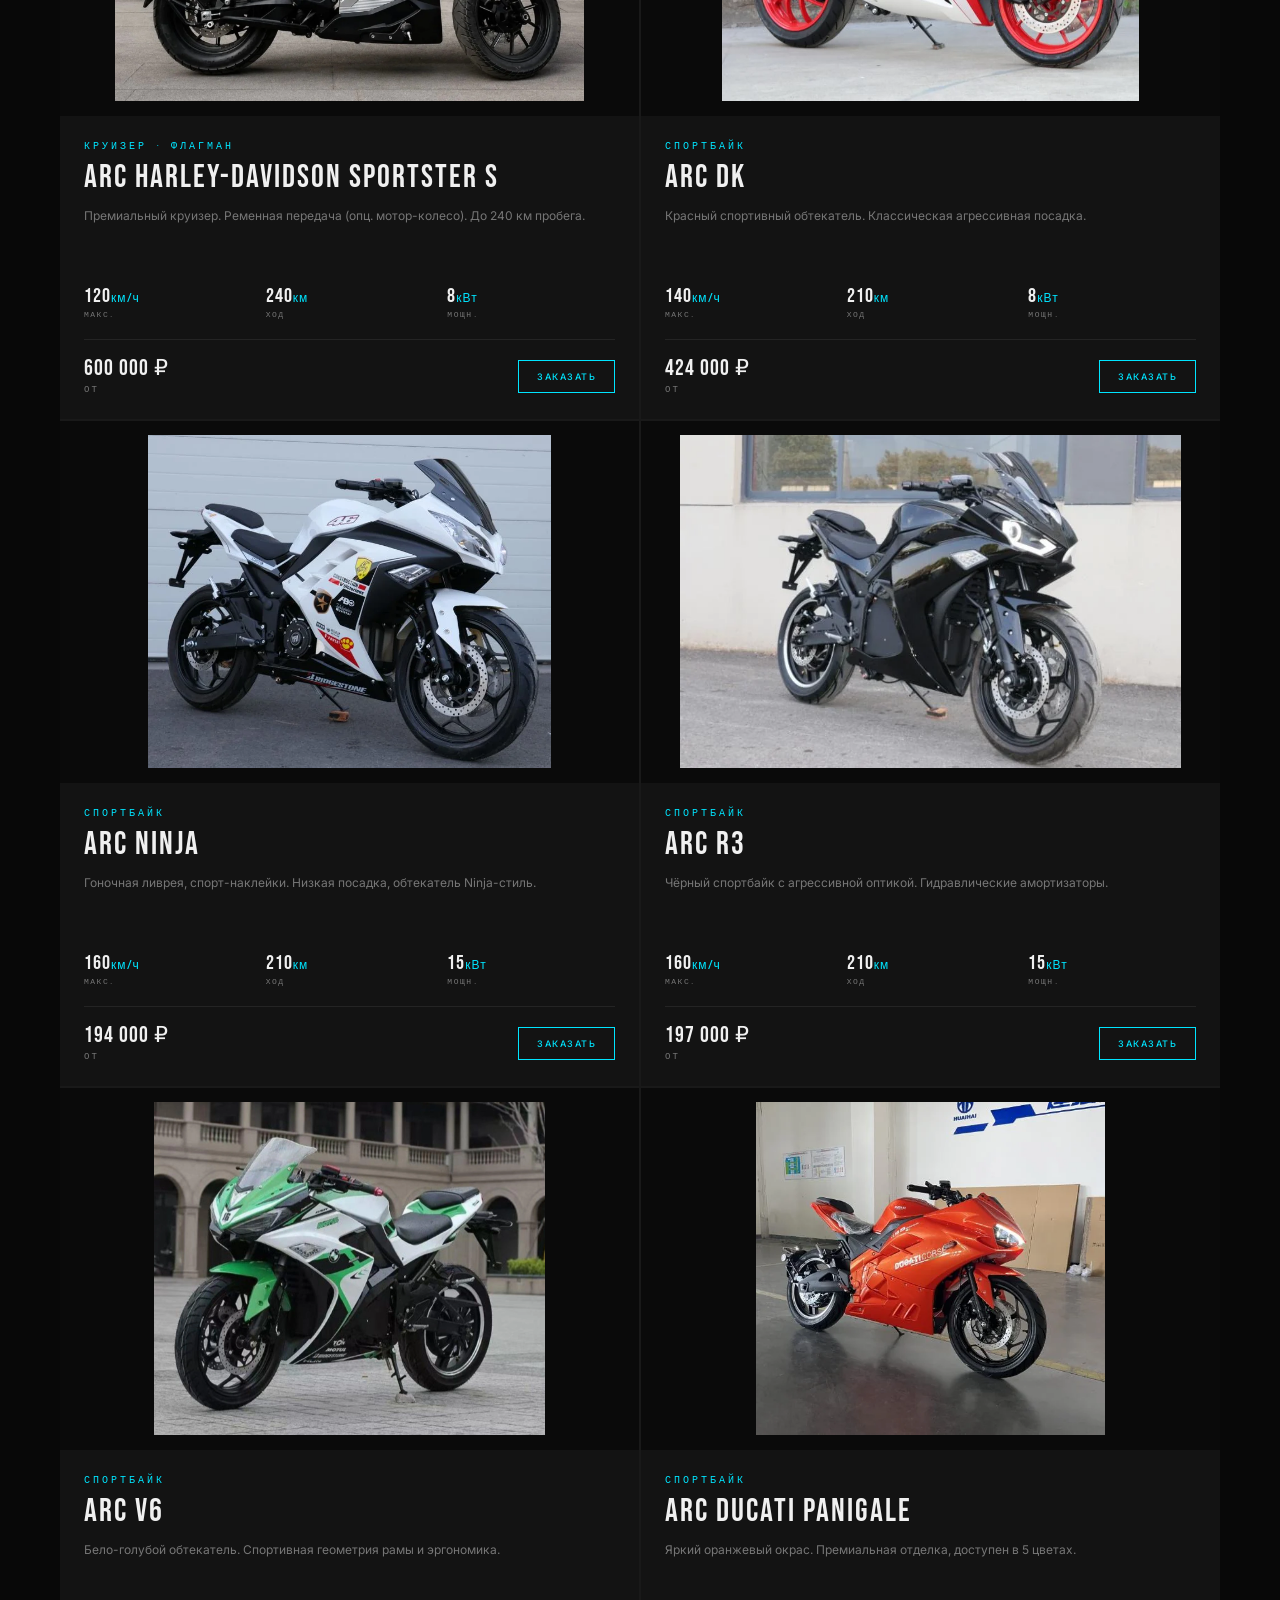
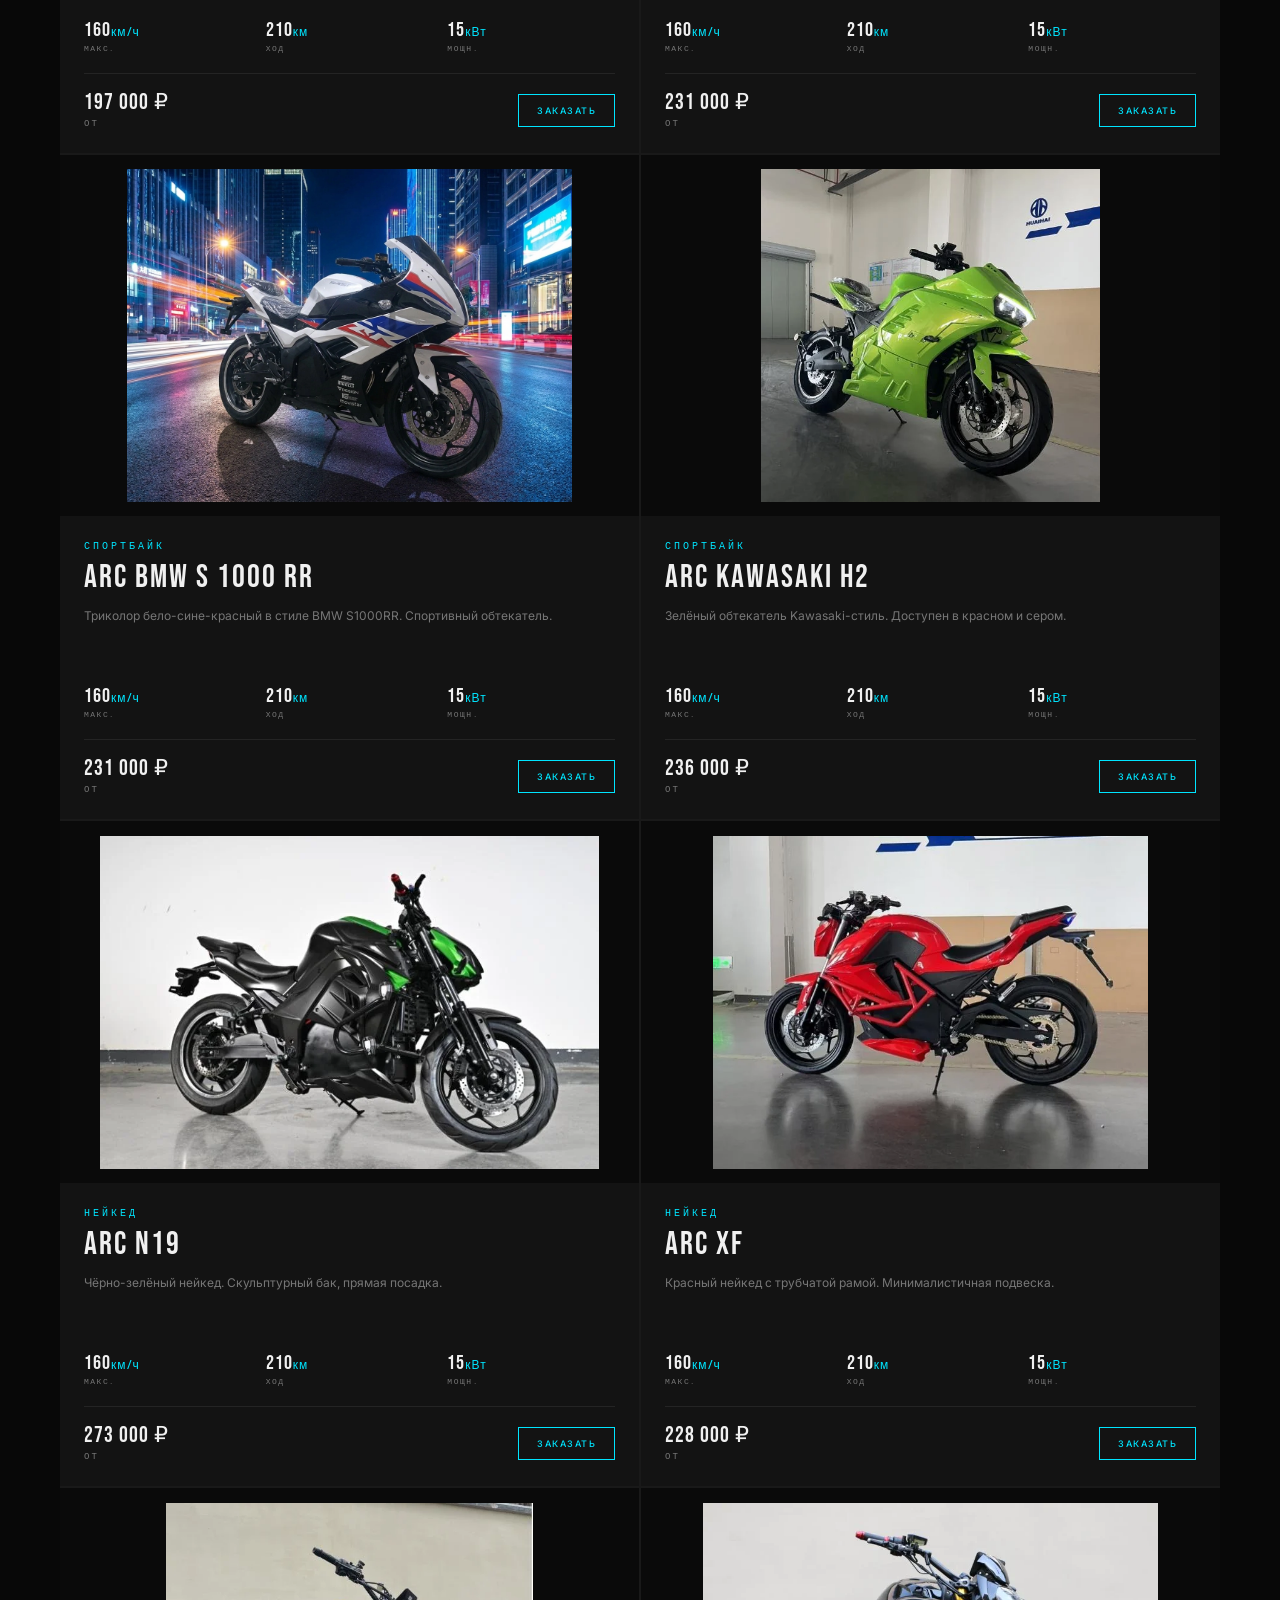
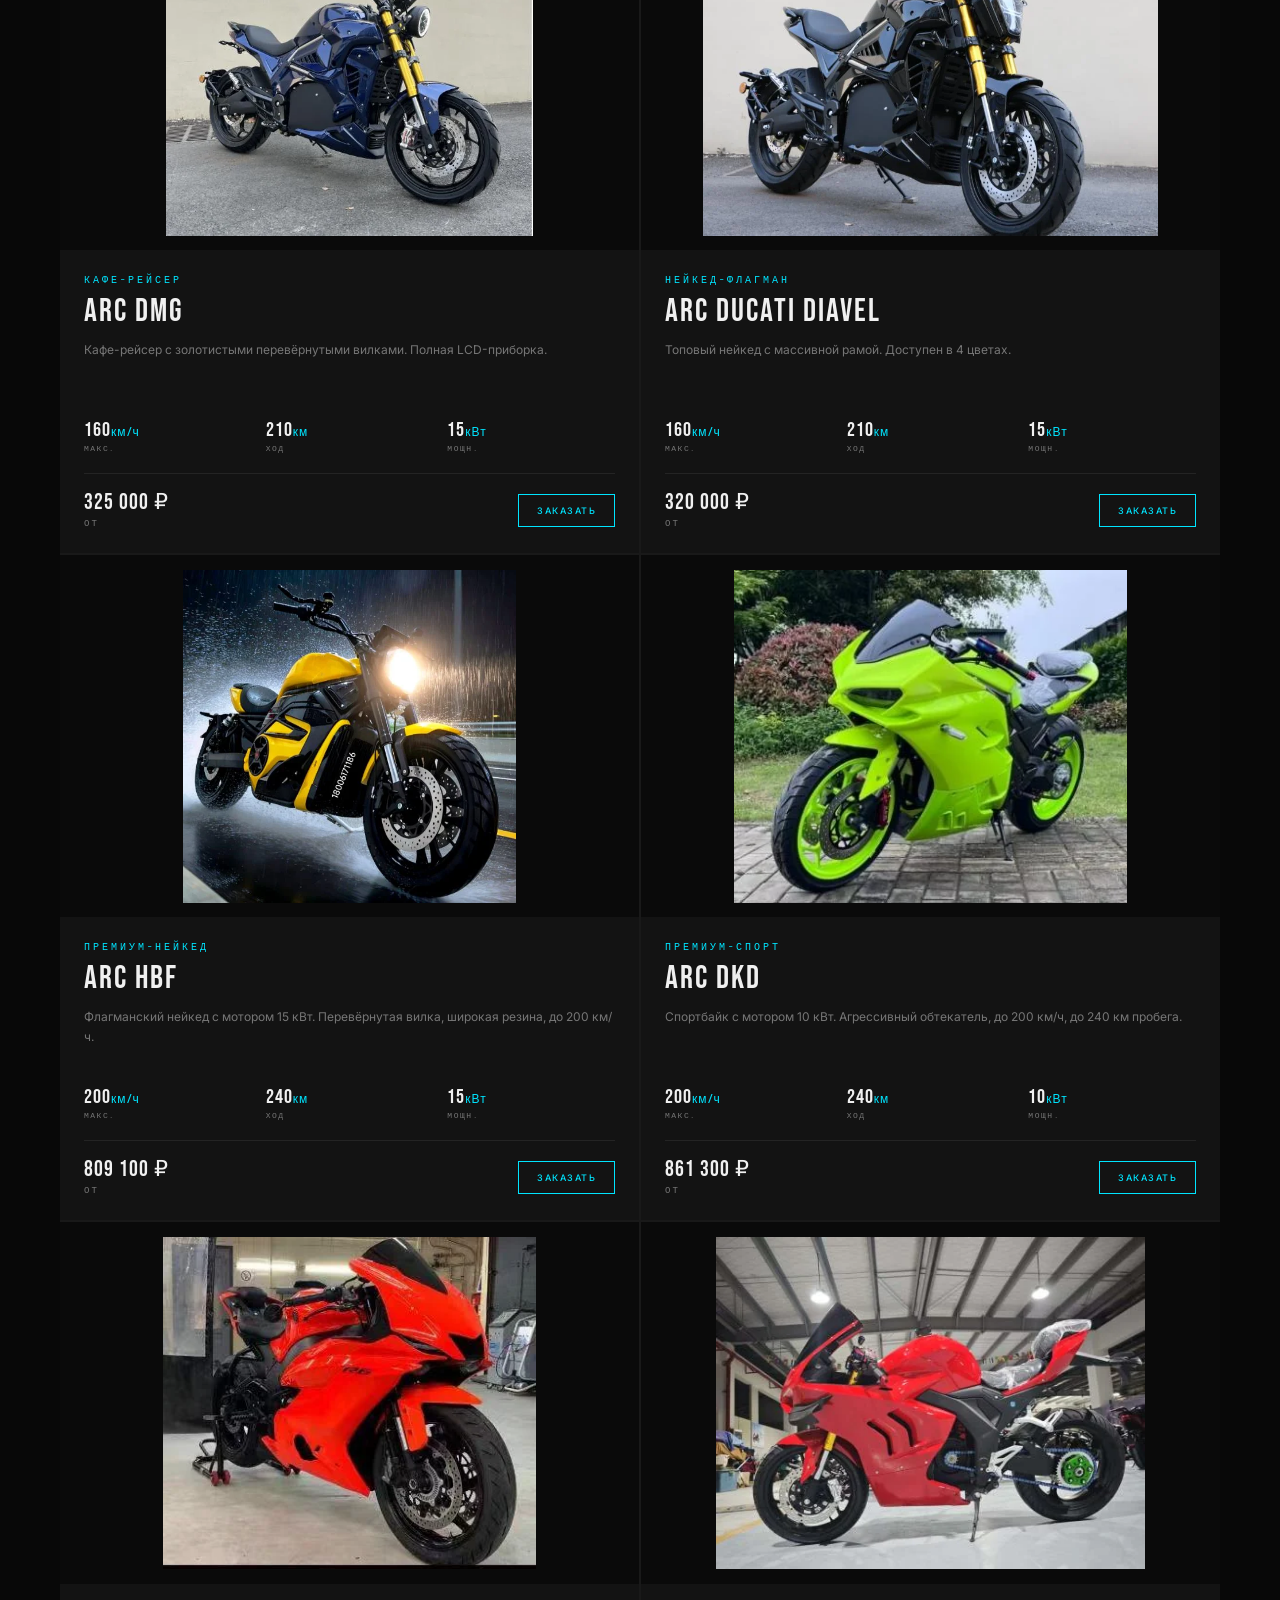
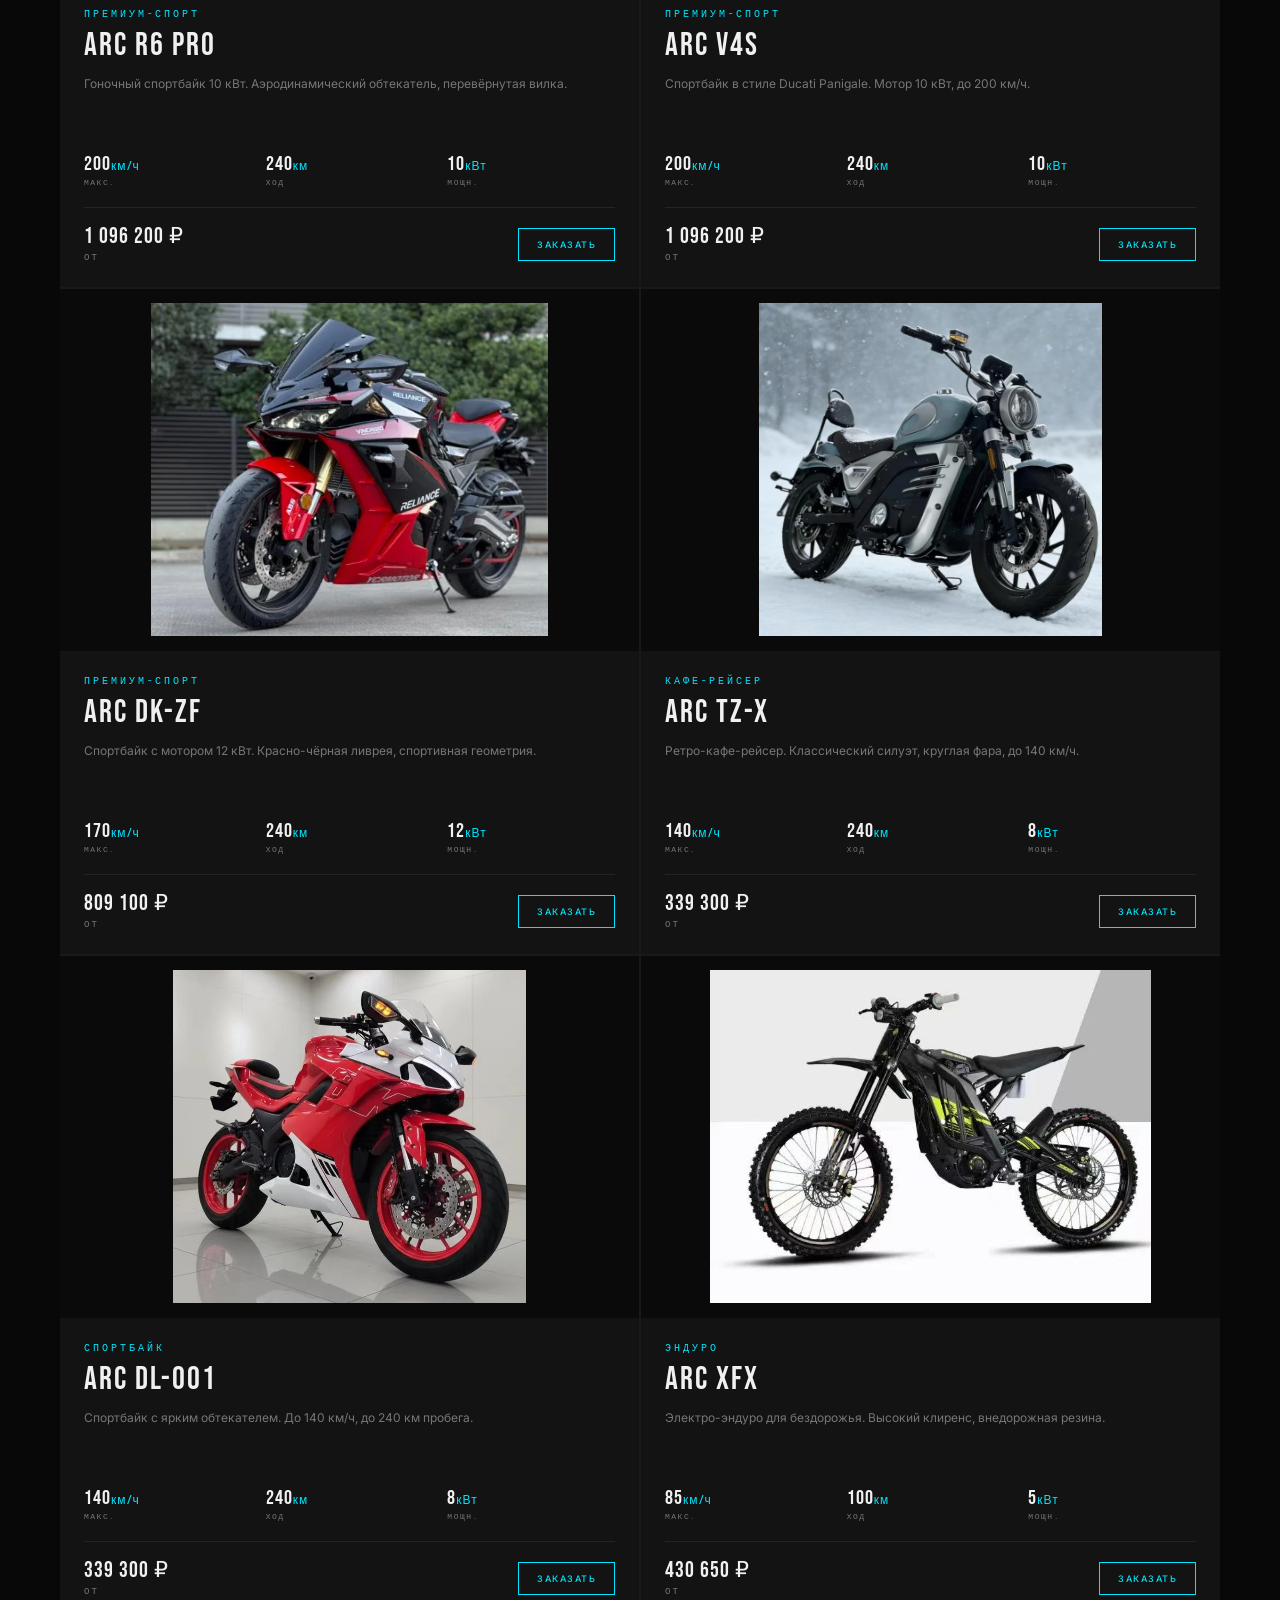
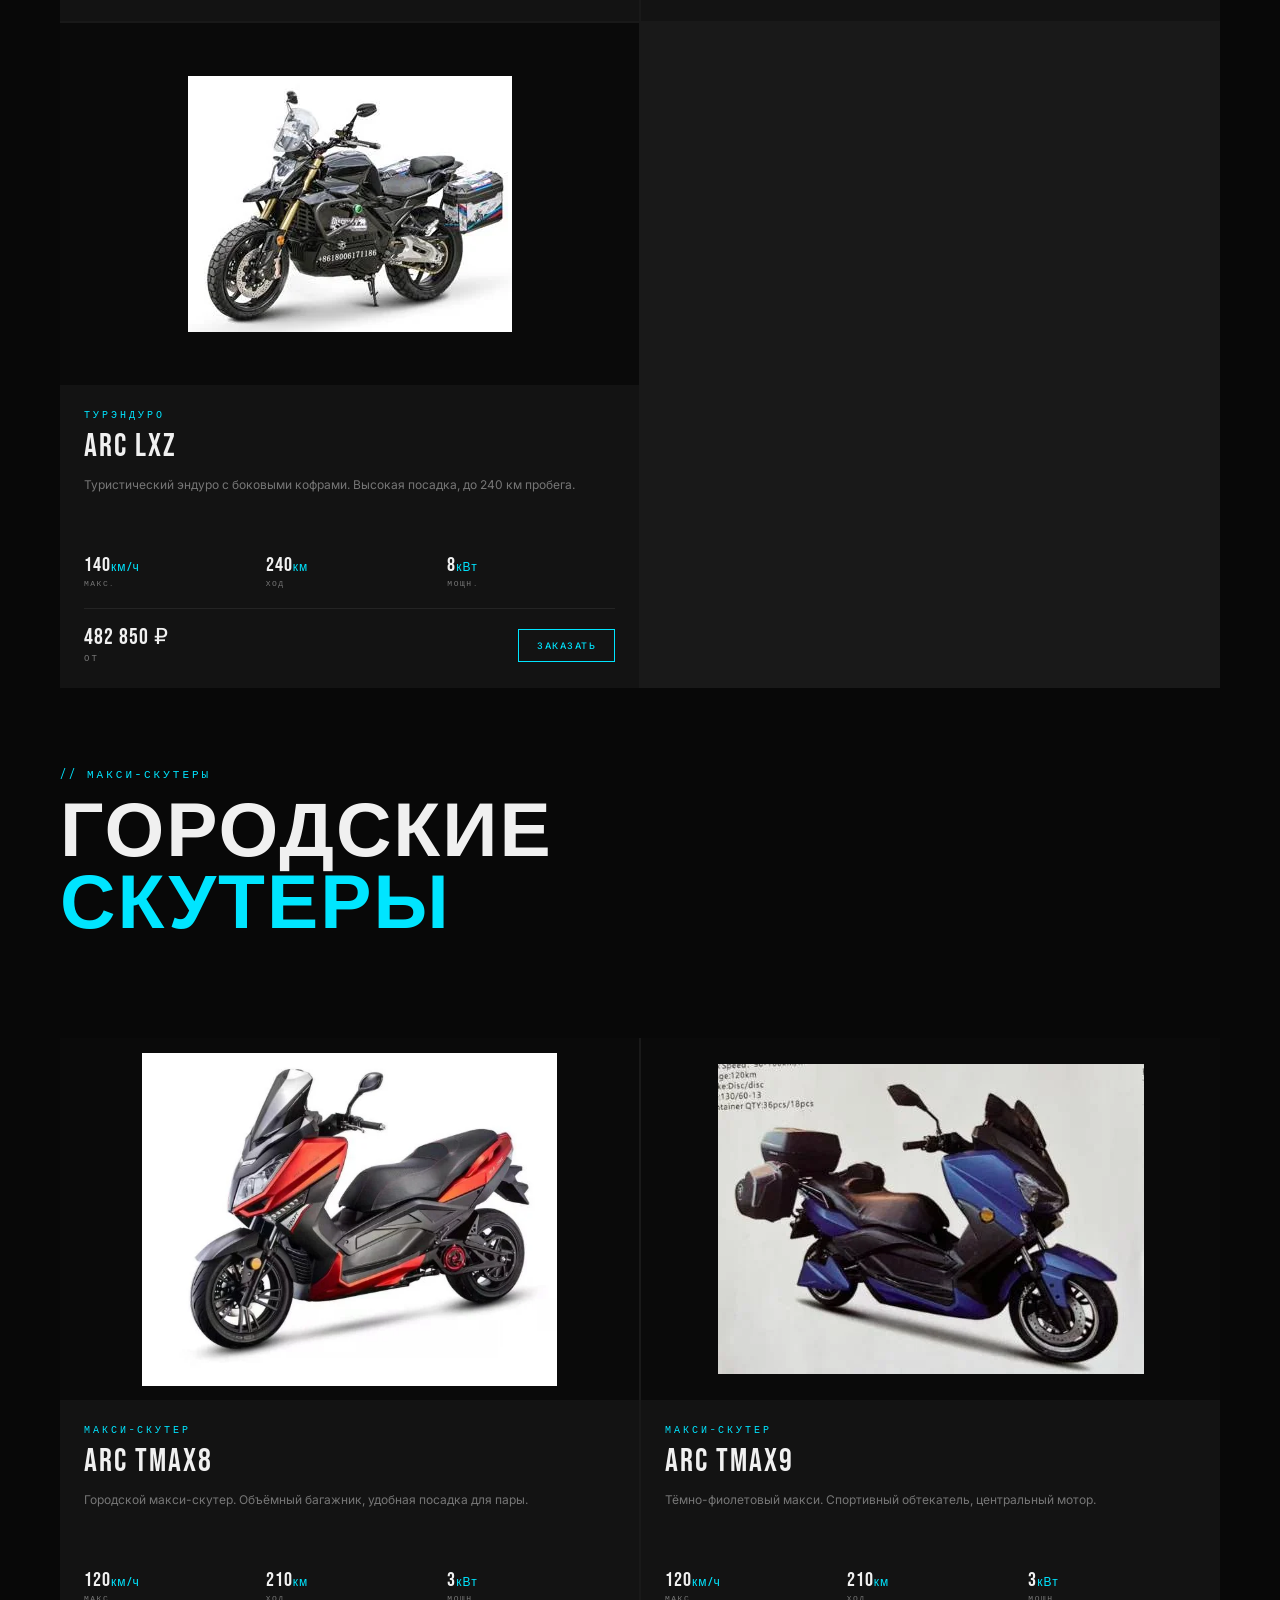
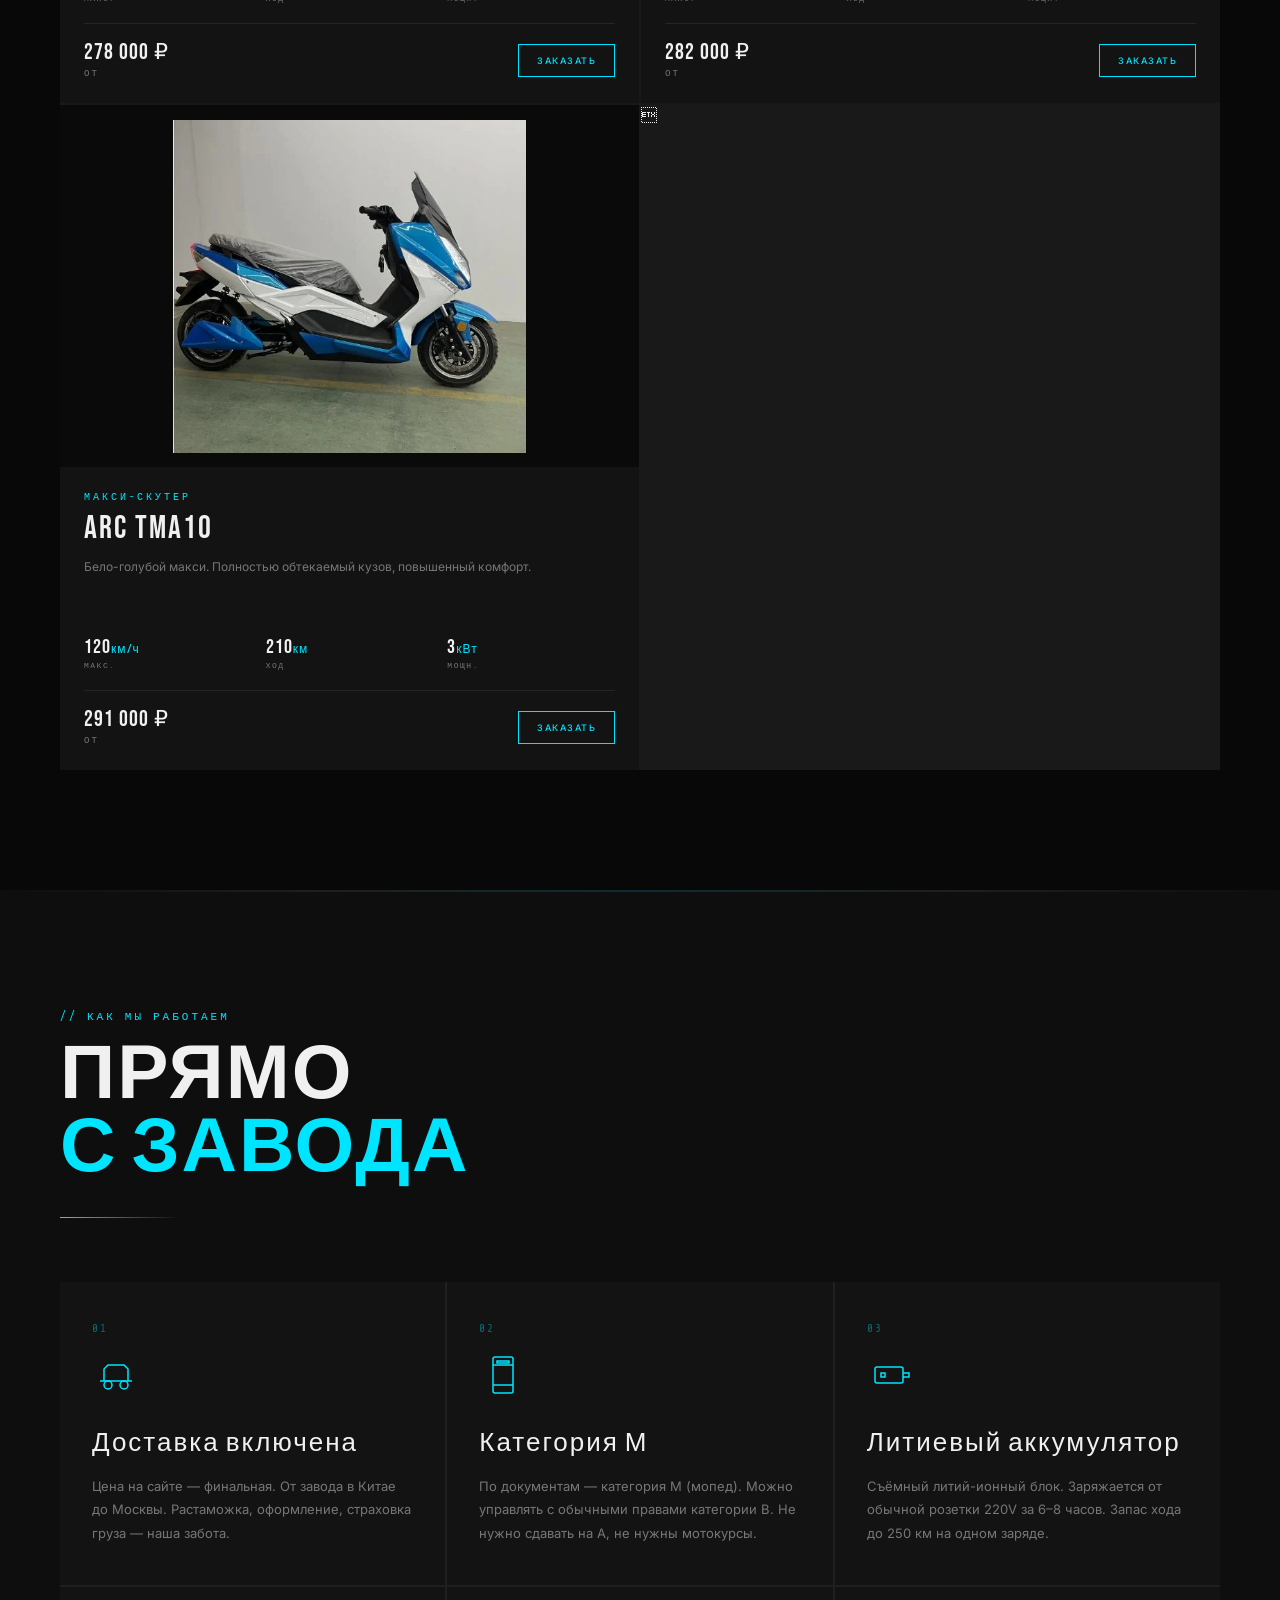
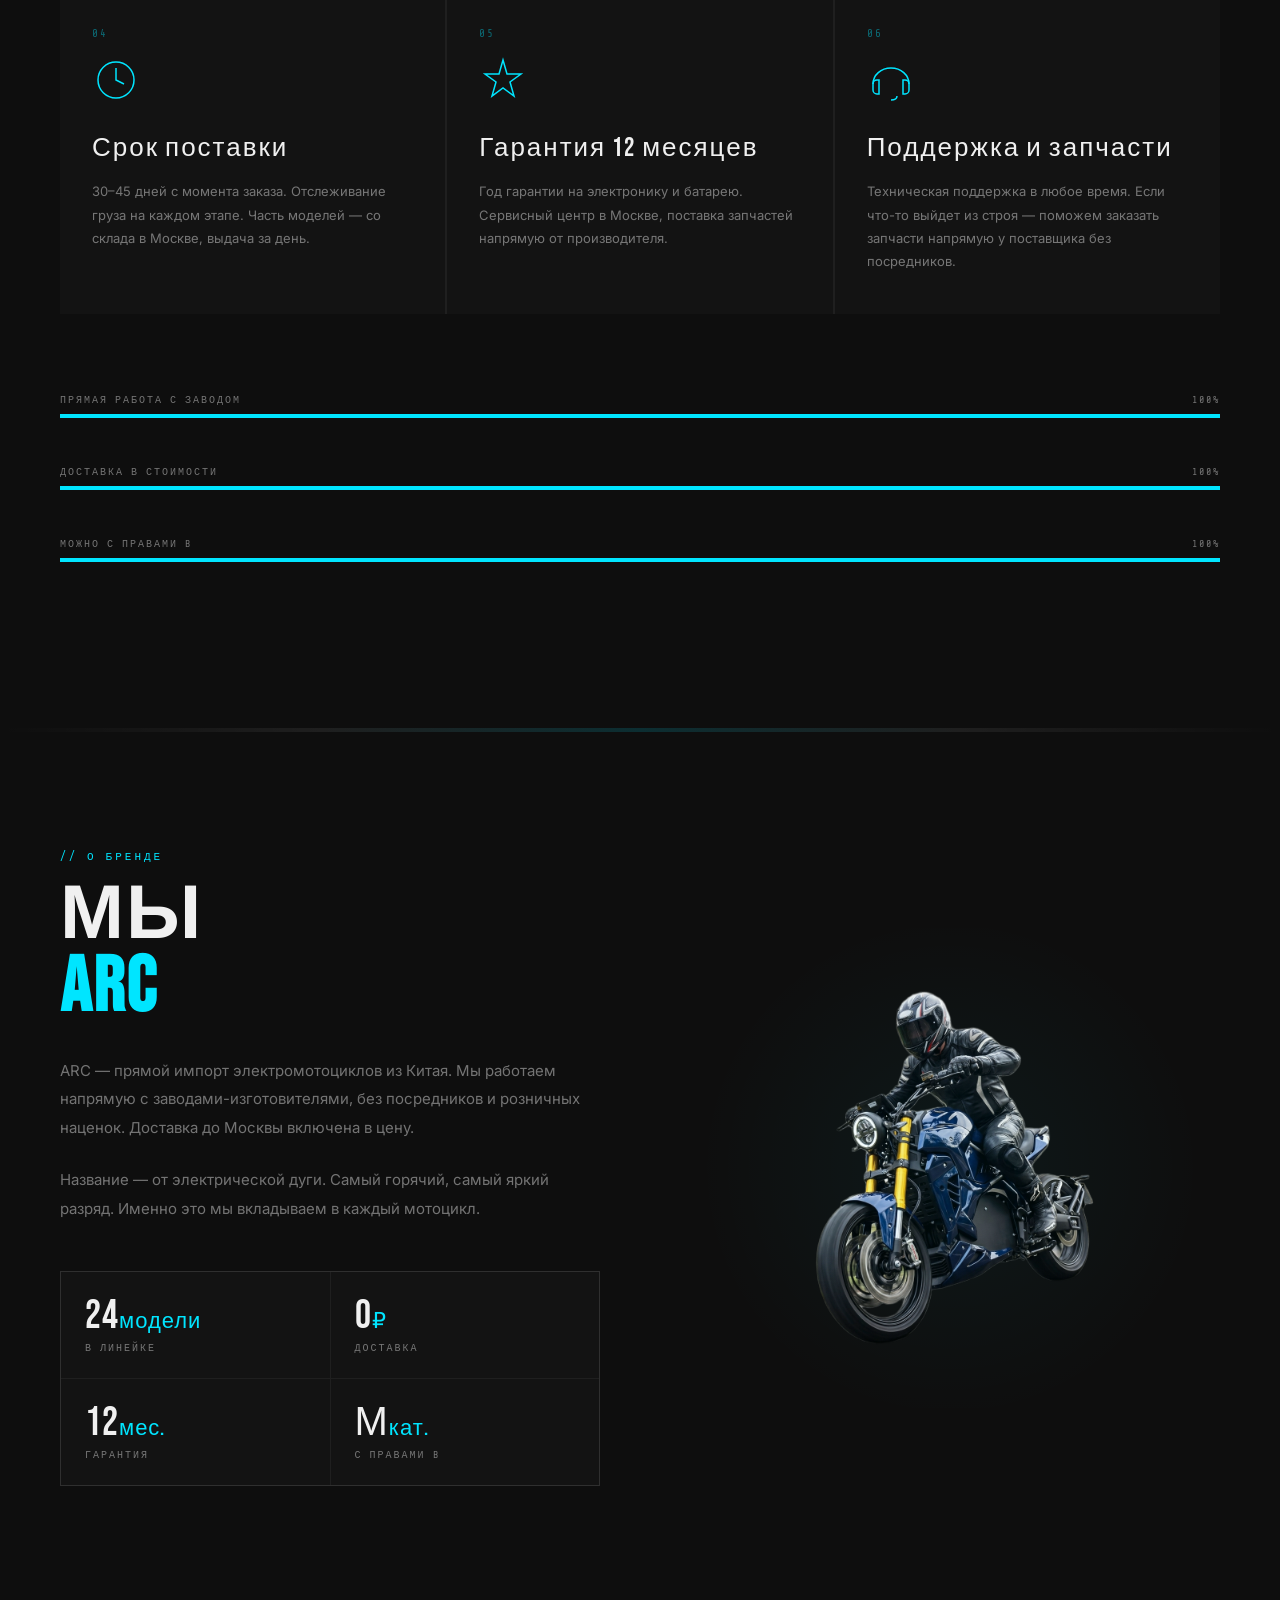
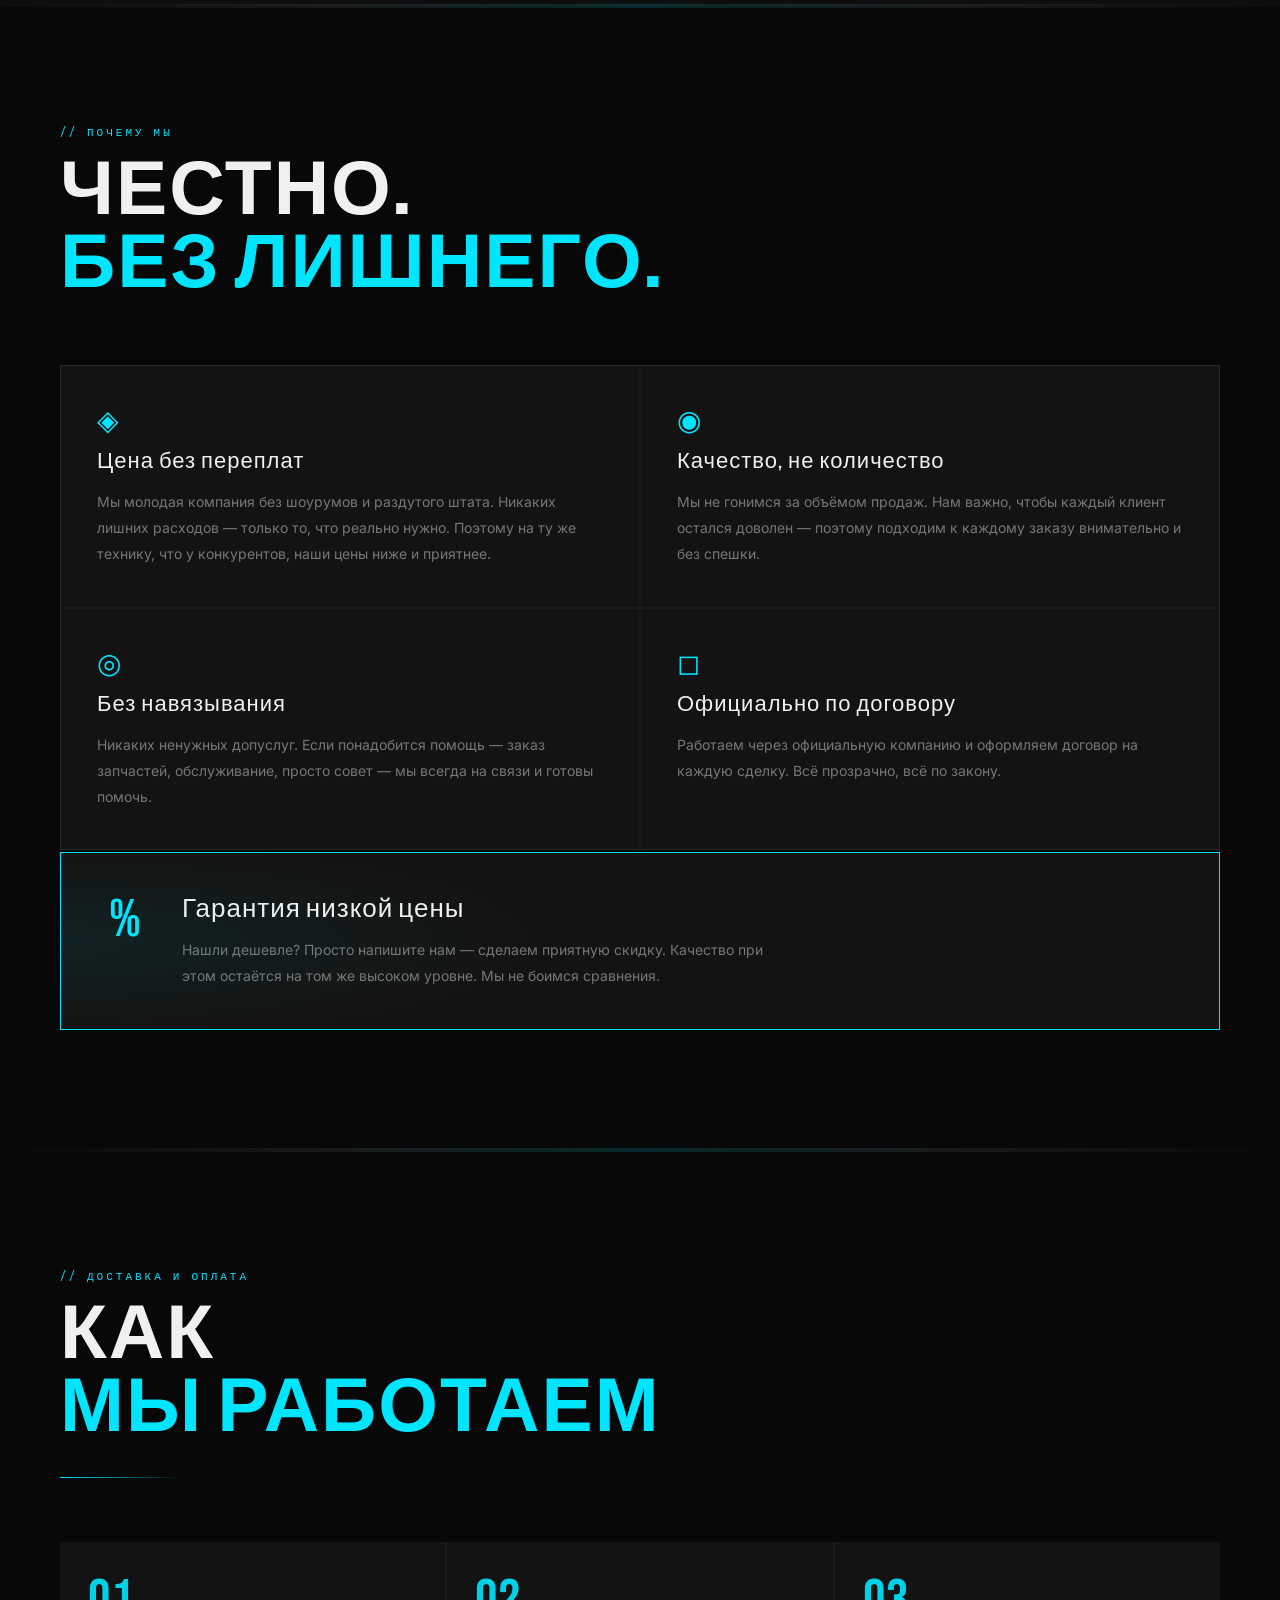
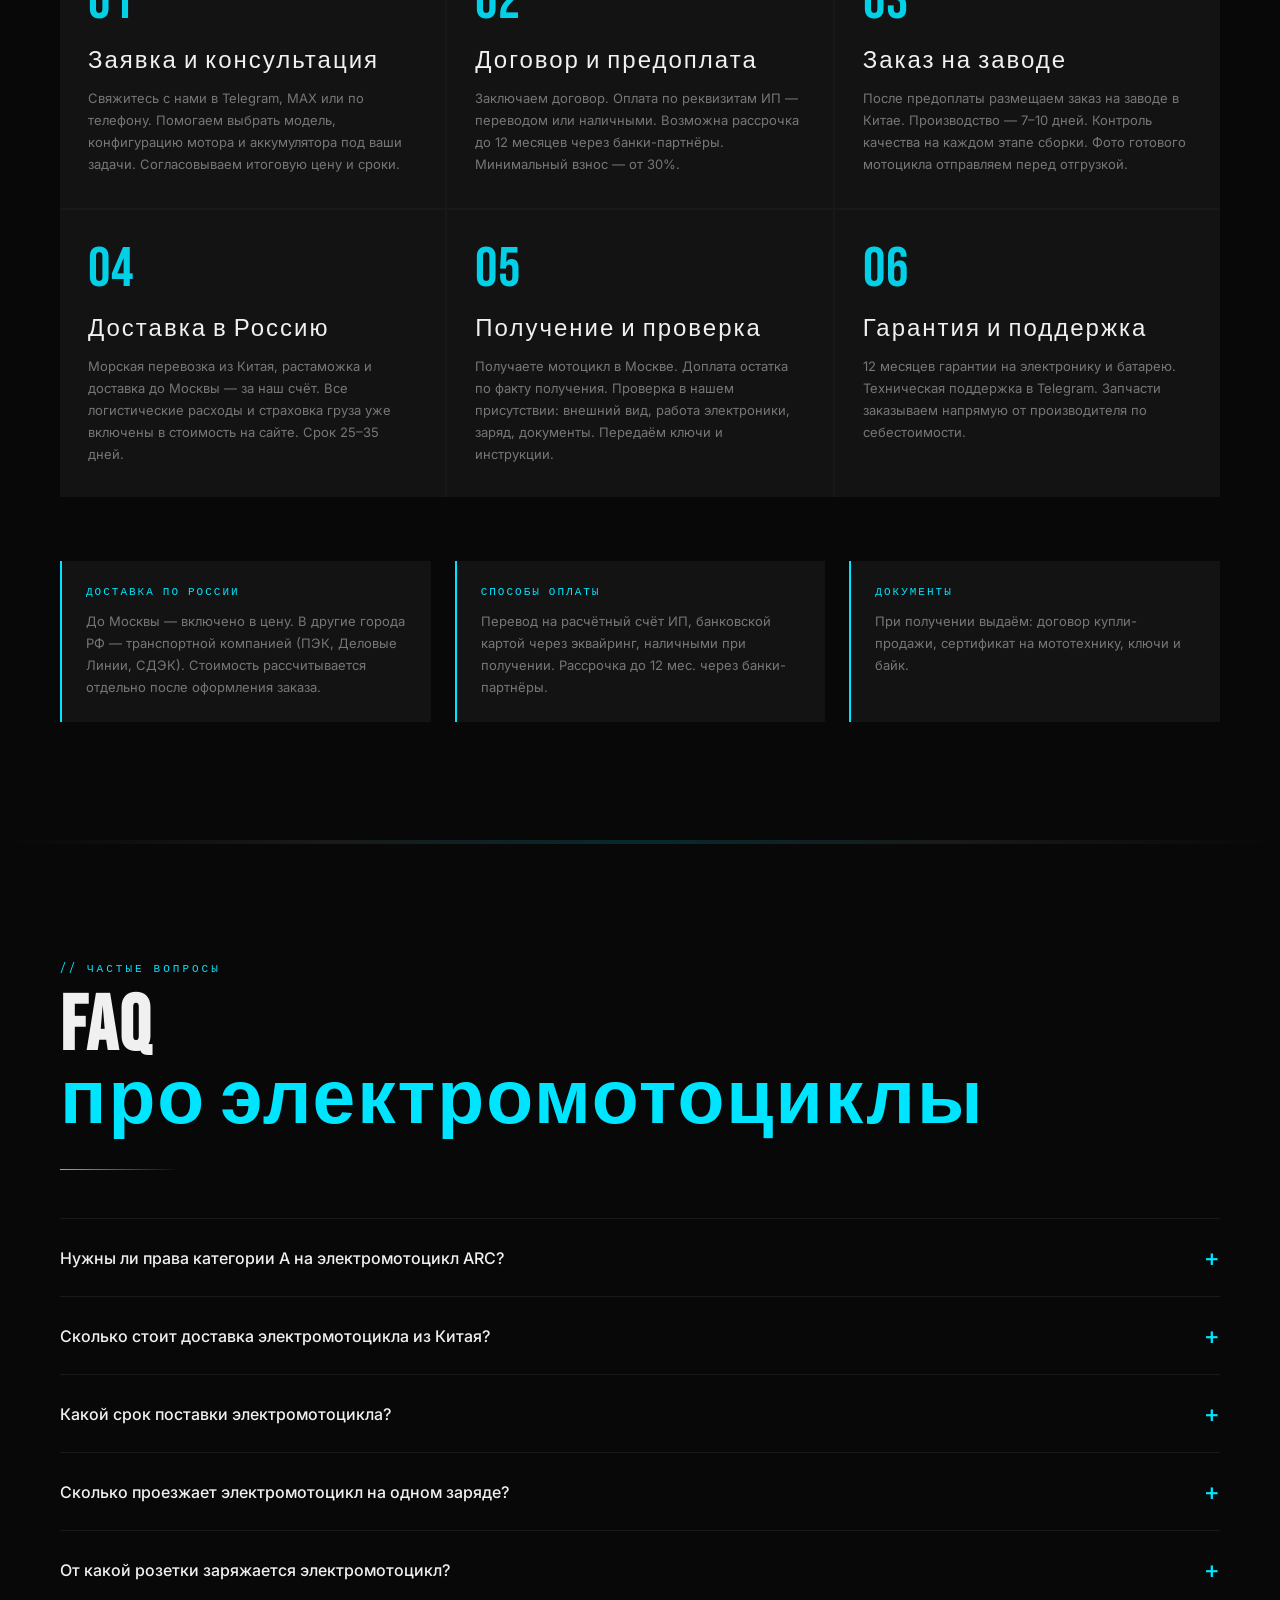
==== commit 8b38d95f: "rename 4 models, add video support to gallery, remove photo limit - ARC DMG2 → ARC Ducati DIAVEL - A" ====
--- a/index.html
+++ b/index.html
@@ -63,7 +63,7 @@
   "@graph": [
     {
       "@type": "Product",
-      "name": "Electron 300EV",
+      "name": "ARC Harley-Davidson Sportster S",
       "image": "https://arcmotor.ru/images/moto-h400.webp",
       "description": "Премиальный электрокруизер. Ременная передача, 8 кВт, до 240 км на одном заряде.",
       "brand": { "@type": "Brand", "name": "ARC" },
@@ -92,7 +92,7 @@
     },
     {
       "@type": "Product",
-      "name": "ARC S 1000 RR",
+      "name": "ARC BMW S 1000 RR",
       "image": "https://arcmotor.ru/images/moto-my.webp",
       "description": "Спортбайк в триколоре BMW. До 160 км/ч.",
       "brand": { "@type": "Brand", "name": "ARC" },
@@ -157,7 +157,7 @@
       "name": "Сколько проезжает электромотоцикл на одном заряде?",
       "acceptedAnswer": {
         "@type": "Answer",
-        "text": "Запас хода зависит от модели и батареи. Минимум — 70 км (батарея 40 А·ч), максимум — 240 км (батарея 150 А·ч на модели Electron 300EV)."
+        "text": "Запас хода зависит от модели и батареи. Минимум — 70 км (батарея 40 А·ч), максимум — 240 км (батарея 150 А·ч на модели ARC Harley-Davidson Sportster S)."
       }
     },
     {
@@ -1260,10 +1260,19 @@
     padding: 32px;
     min-height: 380px;
   }
-  .gallery-main img {
+  .gallery-main img, .gallery-main video {
     max-width: 100%;
     max-height: 100%;
     object-fit: contain;
+  }
+  .gallery-thumb-video {
+    background: #1a1a1a;
+    position: relative;
+  }
+  .gallery-thumb-video svg {
+    width: 28px;
+    height: 28px;
+    opacity: 0.85;
   }
   .gallery-nav {
     position: absolute;
@@ -2073,12 +2082,12 @@
 
     <div class="model-card reveal">
       <div class="model-img">
-        <img src="images/moto-h400.webp" alt="Electron 300EV" onerror="this.style.display='none'; this.nextElementSibling.style.display='flex'">
-        <div class="model-img-placeholder" style="display:none">[ Electron 300EV ]</div>
+        <img src="images/moto-h400.webp" alt="ARC Harley-Davidson Sportster S" onerror="this.style.display='none'; this.nextElementSibling.style.display='flex'">
+        <div class="model-img-placeholder" style="display:none">[ ARC Harley-Davidson Sportster S ]</div>
       </div>
       <div class="model-info">
         <div class="model-tag">Круизер · ФЛАГМАН</div>
-        <div class="model-name">Electron 300EV</div>
+        <div class="model-name">ARC Harley-Davidson Sportster S</div>
         <p class="model-desc">Премиальный круизер. Ременная передача (опц. мотор-колесо). До 240 км пробега.</p>
         <div class="model-specs">
           <div class="model-spec">
@@ -2238,12 +2247,12 @@
 
     <div class="model-card reveal">
       <div class="model-img">
-        <img loading="lazy" src="images/moto-jl.webp" alt="ARC JL" onerror="this.style.display='none'; this.nextElementSibling.style.display='flex'">
-        <div class="model-img-placeholder" style="display:none">[ ARC JL ]</div>
+        <img loading="lazy" src="images/moto-jl.webp" alt="ARC Ducati Panigale" onerror="this.style.display='none'; this.nextElementSibling.style.display='flex'">
+        <div class="model-img-placeholder" style="display:none">[ ARC Ducati Panigale ]</div>
       </div>
       <div class="model-info">
         <div class="model-tag">Спортбайк</div>
-        <div class="model-name">ARC JL</div>
+        <div class="model-name">ARC Ducati Panigale</div>
         <p class="model-desc">Яркий оранжевый окрас. Премиальная отделка, доступен в 5 цветах.</p>
         <div class="model-specs">
           <div class="model-spec">
@@ -2271,12 +2280,12 @@
 
     <div class="model-card reveal">
       <div class="model-img">
-        <img loading="lazy" src="images/moto-my.webp" alt="ARC S 1000 RR" onerror="this.style.display='none'; this.nextElementSibling.style.display='flex'">
-        <div class="model-img-placeholder" style="display:none">[ ARC S 1000 RR ]</div>
+        <img loading="lazy" src="images/moto-my.webp" alt="ARC BMW S 1000 RR" onerror="this.style.display='none'; this.nextElementSibling.style.display='flex'">
+        <div class="model-img-placeholder" style="display:none">[ ARC BMW S 1000 RR ]</div>
       </div>
       <div class="model-info">
         <div class="model-tag">Спортбайк</div>
-        <div class="model-name">ARC S 1000 RR</div>
+        <div class="model-name">ARC BMW S 1000 RR</div>
         <p class="model-desc">Триколор бело-сине-красный в стиле BMW S1000RR. Спортивный обтекатель.</p>
         <div class="model-specs">
           <div class="model-spec">
@@ -2436,12 +2445,12 @@
 
     <div class="model-card reveal">
       <div class="model-img">
-        <img loading="lazy" src="images/moto-dmg2.webp" alt="ARC DMG2" onerror="this.style.display='none'; this.nextElementSibling.style.display='flex'">
-        <div class="model-img-placeholder" style="display:none">[ ARC DMG2 ]</div>
+        <img loading="lazy" src="images/moto-dmg2.webp" alt="ARC Ducati DIAVEL" onerror="this.style.display='none'; this.nextElementSibling.style.display='flex'">
+        <div class="model-img-placeholder" style="display:none">[ ARC Ducati DIAVEL ]</div>
       </div>
       <div class="model-info">
         <div class="model-tag">Нейкед-флагман</div>
-        <div class="model-name">ARC DMG2</div>
+        <div class="model-name">ARC Ducati DIAVEL</div>
         <p class="model-desc">Топовый нейкед с массивной рамой. Доступен в 4 цветах.</p>
         <div class="model-specs">
           <div class="model-spec">
@@ -3111,7 +3120,7 @@
     </div>
     <div class="faq-item reveal">
       <div class="faq-q">Сколько проезжает электромотоцикл на одном заряде?</div>
-      <div class="faq-a">Запас хода зависит от модели и установленной батареи. Минимум — 70 км (батарея 72V 40A·ч), максимум — 240 км (батарея 72V 150A·ч на модели Electron 300EV). У большинства спортбайков и нейкедов в каталоге доступны батареи 80–120 А·ч с пробегом 140–210 км.</div>
+      <div class="faq-a">Запас хода зависит от модели и установленной батареи. Минимум — 70 км (батарея 72V 40A·ч), максимум — 240 км (батарея 72V 150A·ч на модели ARC Harley-Davidson Sportster S). У большинства спортбайков и нейкедов в каталоге доступны батареи 80–120 А·ч с пробегом 140–210 км.</div>
     </div>
     <div class="faq-item reveal">
       <div class="faq-q">От какой розетки заряжается электромотоцикл?</div>
@@ -3460,7 +3469,7 @@
     defaultMotor: ['mid', 0], defaultBattery: 0,
   },
   h400: {
-    name: 'Electron 300EV', tag: 'Круизер · Флагман',
+    name: 'ARC Harley-Davidson Sportster S', tag: 'Круизер · Флагман',
     desc: 'Премиальный круизер с ременной передачей. Опционально — мотор-колесо (по запросу). Двойные дисковые тормоза, гидравлические амортизаторы, до 240 км пробега.',
     base: { 'Трансмиссия': 'Ременная передача (опц. мотор-колесо)', 'Двигатель': '8000W (8 кВт)', 'Макс. скорость': '115–120 км/ч', 'Тормоза': 'Дисковые F + R', 'Передняя подвеска': 'Гидравлическая', 'Задняя подвеска': 'Гидро + пружины', 'Зарядка': '6–8 часов', 'Приборы': 'LCD' },
     motors: { belt: [ { name: 'Мотор 8000W ременной', speed: 'входит в комплектацию', priceRub: 0 } ] },
@@ -3504,7 +3513,7 @@
     defaultMotor: ['chain', 2], defaultBattery: 3,
   },
   jl: {
-    name: 'ARC JL', tag: 'Спортбайк',
+    name: 'ARC Ducati Panigale', tag: 'Спортбайк',
     desc: 'Яркий спортбайк, доступен в 5 цветах: оранжевый, жёлтый, синий, красный, белый.',
     base: { 'Подъём': '35% (1 чел, 70 кг)', 'Зарядка': '6–8 часов', 'Ресурс батареи': '500 циклов', 'Приборы': 'LCD', 'Размер шин': '110/70-17 / 140/70-17', 'Вес (без батареи)': '95 кг', 'Макс. нагрузка': '300 кг', 'Колёсная база': '1380 мм' },
     motors: stdMotors([5600,5900,6500,8200,16800], [9000,9500,11400,15500]),
@@ -3512,7 +3521,7 @@
     defaultMotor: ['chain', 2], defaultBattery: 3,
   },
   my: {
-    name: 'ARC S 1000 RR', tag: 'Спортбайк',
+    name: 'ARC BMW S 1000 RR', tag: 'Спортбайк',
     desc: 'Триколор бело-сине-красный в стиле BMW S1000RR. Спортивный обтекатель, низкая посадка.',
     base: { 'Подъём': '35% (1 чел, 70 кг)', 'Зарядка': '6–8 часов', 'Ресурс батареи': '500 циклов', 'Приборы': 'LCD', 'Размер шин': '110/70-17 / 140/70-17', 'Вес (без батареи)': '95 кг', 'Макс. нагрузка': '300 кг', 'Колёсная база': '1380 мм' },
     motors: stdMotors([5600,5900,6500,8200,16800], [9000,9500,11400,15500]),
@@ -3552,7 +3561,7 @@
     defaultMotor: ['chain', 2], defaultBattery: 3,
   },
   dmg2: {
-    name: 'ARC DMG2', tag: 'Нейкед-флагман',
+    name: 'ARC Ducati DIAVEL', tag: 'Нейкед-флагман',
     desc: 'Топовый нейкед с массивной рамой и золотистыми вилками. Доступен в красном, тёмно-синем, зелёном и сером.',
     base: { 'Подъём': '35% (1 чел, 70 кг)', 'Зарядка': '6–8 часов', 'Ресурс батареи': '500 циклов', 'Приборы': 'LCD', 'Размер шин': '110/70-17 / 140/70-17', 'Вес (без батареи)': '95 кг', 'Макс. нагрузка': '300 кг', 'Колёсная база': '1380 мм' },
     motors: stdMotors([9000,9300,9900,11600,19000], [12000,14000,15500,19000]),
@@ -3690,45 +3699,53 @@
   c.innerHTML = html;
 }
 
-// Try to load additional images for a model. Checks indices 2-12 in parallel,
-// supports gaps in numbering (e.g. -2, -4, -5 without -3).
-function probeImages(code, mainPath) {
-  return new Promise(resolve => {
-    const checkOne = (path) => new Promise(r => {
-      const img = new Image();
-      img.onload = () => r(path);
-      img.onerror = () => r(null);
-      img.src = path;
-    });
-    const probes = [];
-    for (let i = 2; i <= 12; i++) {
-      // Try webp first, then jpg, then png for each index
-      probes.push((async () => {
-        for (const ext of ['webp', 'jpg', 'jpeg', 'png']) {
-          const path = `images/moto-${code}-${i}.${ext}`;
-          const found = await checkOne(path);
-          if (found) return { idx: i, path };
-        }
-        return null;
-      })());
-    }
-    Promise.all(probes).then(results => {
-      const ordered = results.filter(Boolean).sort((a,b) => a.idx - b.idx).map(r => r.path);
-      resolve([mainPath, ...ordered]);
-    });
+// Probe images + videos for a model. Supports unlimited count and gaps (3 consecutive misses = stop).
+async function probeMedia(code, mainPath) {
+  const checkImg = (path) => new Promise(r => {
+    const img = new Image();
+    img.onload = () => r(path);
+    img.onerror = () => r(null);
+    img.src = path;
   });
+  const checkFile = (path) => fetch(path, { method: 'HEAD' })
+    .then(r => r.ok ? path : null).catch(() => null);
+
+  const items = [mainPath];
+
+  // Check for a main (non-numbered) video alongside the main image
+  const mainVideo = await checkFile(`images/moto-${code}.mp4`);
+  if (mainVideo) items.push(mainVideo);
+
+  // Sequential probing with gap tolerance (3 consecutive misses = stop)
+  let misses = 0;
+  for (let i = 2; misses < 3; i++) {
+    const checks = await Promise.all([
+      ...['webp', 'jpg', 'jpeg', 'png'].map(ext => checkImg(`images/moto-${code}-${i}.${ext}`)),
+      checkFile(`images/moto-${code}-${i}.mp4`)
+    ]);
+    const found = checks.find(Boolean);
+    if (found) { items.push(found); misses = 0; }
+    else misses++;
+  }
+
+  return items;
 }
 
 function showImage(idx) {
   currentImageIdx = idx;
   const main = document.getElementById('galleryMain');
-  main.innerHTML = `<img loading="lazy" src="${currentImages[idx]}" alt="">`;
+  const oldVideo = main.querySelector('video');
+  if (oldVideo) oldVideo.pause();
+  const src = currentImages[idx];
+  if (src.endsWith('.mp4')) {
+    main.innerHTML = `<video src="${src}" controls muted playsinline preload="metadata"></video>`;
+  } else {
+    main.innerHTML = `<img loading="lazy" src="${src}" alt="">`;
+  }
   document.getElementById('galleryCounter').textContent = `${idx+1} / ${currentImages.length}`;
-  // Update thumbs
   document.querySelectorAll('.gallery-thumb').forEach((t, i) => {
     t.classList.toggle('active', i === idx);
   });
-  // Show/hide nav
   document.getElementById('galleryPrev').style.display = currentImages.length > 1 ? 'flex' : 'none';
   document.getElementById('galleryNext').style.display = currentImages.length > 1 ? 'flex' : 'none';
 }
@@ -3739,9 +3756,12 @@
     thumbs.style.display = 'none';
   } else {
     thumbs.style.display = 'flex';
-    thumbs.innerHTML = currentImages.map((src, i) =>
-      `<div class="gallery-thumb${i===0?' active':''}" data-i="${i}"><img loading="lazy" src="${src}" alt=""></div>`
-    ).join('');
+    thumbs.innerHTML = currentImages.map((src, i) => {
+      if (src.endsWith('.mp4')) {
+        return `<div class="gallery-thumb gallery-thumb-video${i===0?' active':''}" data-i="${i}"><svg viewBox="0 0 24 24" fill="white"><path d="M8 5v14l11-7z"/></svg></div>`;
+      }
+      return `<div class="gallery-thumb${i===0?' active':''}" data-i="${i}"><img loading="lazy" src="${src}" alt=""></div>`;
+    }).join('');
     thumbs.querySelectorAll('.gallery-thumb').forEach(t => {
       t.addEventListener('click', () => showImage(parseInt(t.dataset.i)));
     });
@@ -3776,12 +3796,14 @@
   document.getElementById('modal').classList.add('open');
   document.body.style.overflow = 'hidden';
 
-  // Probe for more images
-  currentImages = await probeImages(code, 'images/moto-' + code + '.webp');
+  // Probe for more images and videos
+  currentImages = await probeMedia(code, 'images/moto-' + code + '.webp');
   renderGallery();
 }
 
 function closeModal() {
+  const video = document.querySelector('#galleryMain video');
+  if (video) video.pause();
   document.getElementById('modalBackdrop').classList.remove('open');
   document.getElementById('modal').classList.remove('open');
   document.body.style.overflow = '';
